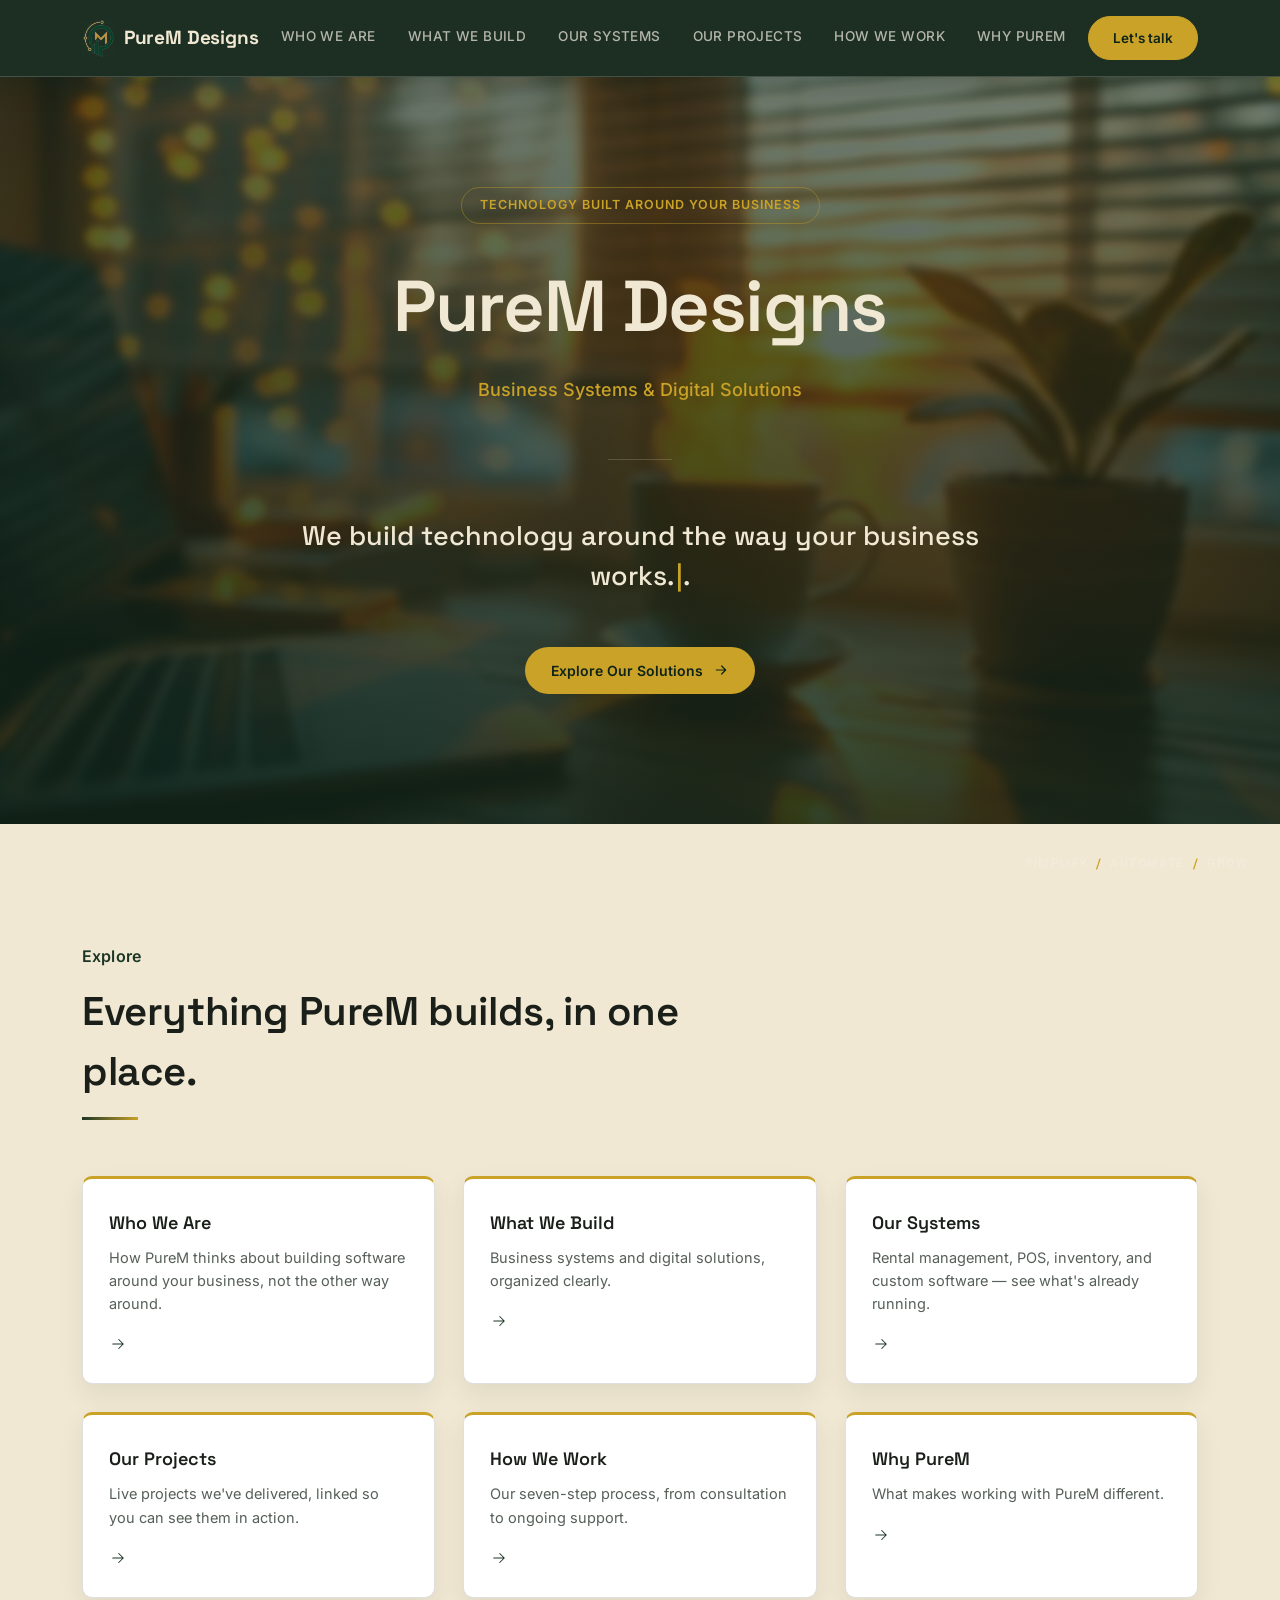
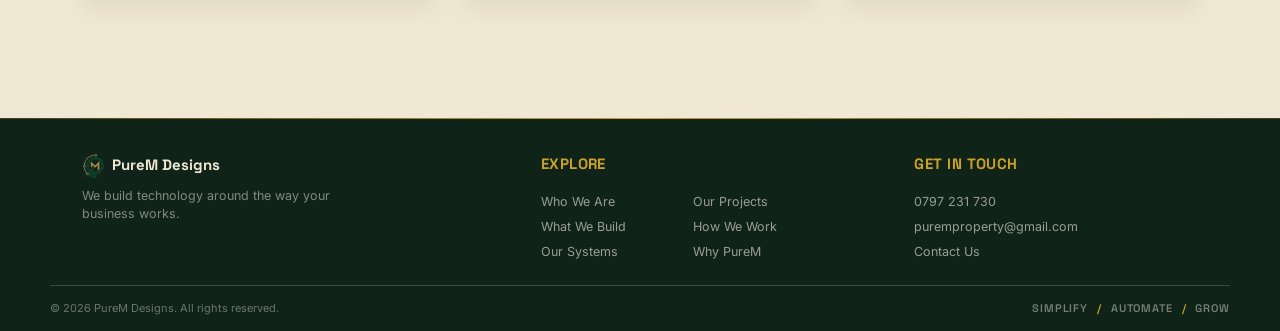
==== index.html @ a35d74f7 "Initial Purem-project" ====
<!doctype html>
<html lang="en">
<head>
<meta charset="utf-8">
<meta name="viewport" content="width=device-width, initial-scale=1">
<title>Home — PureM Designs</title>
<link rel="stylesheet" href="css/styles.css">
</head>
<body>

<nav class="nav">
  <div class="wrap">
<a href="index.html" class="brand"><img src="assets/images/logo-icon.png" alt="PureM Designs" class="brand-mark-img">PureM Designs</a>
    <div class="links">
      <a href="who.html">Who We Are</a>
      <a href="build.html">What We Build</a>
      <a href="systems.html">Our Systems</a>
      <a href="projects.html">Our Projects</a>
      <a href="work.html">How We Work</a>
      <a href="why.html">Why PureM</a>
    </div>
    <a href="contact.html" class="cta">Let's talk</a>
  </div>
</nav>
  <div class="hero-corner-tag">Simplify<span>/</span>Automate<span>/</span>Grow</div>
</header>
<header class="hero">
  <div class="hero-bg">
    <img src="assets/images/hero-workspace.jpg" alt="PureM Designs workspace">
    <div class="hero-overlay"></div>
  </div>
 <div class="wrap inner">
    <div class="hero-kicker">Technology built around your business</div>
    <h1>PureM Designs</h1>
    <div class="tagline">Business Systems &amp; Digital Solutions</div>
    <div class="rule"></div>
    <div class="statement">We build technology around the way your <span class="cycle-text" id="cycleText">business works</span><span class="cursor">|</span>.</div>
    <a href="systems.html" class="hero-cta">Explore Our Solutions
      <svg width="16" height="16" viewBox="0 0 24 24" fill="none" stroke="currentColor" stroke-width="1.8" stroke-linecap="round" stroke-linejoin="round"><path d="M5 12h14M13 6l6 6-6 6"/></svg>
    </a>
  </div>
</header>

<section>
  <div class="wrap">
    <div class="eyebrow">Explore</div>
    <h2 class="headline">Everything PureM builds, in one place.</h2>
    <div class="teaser-grid">
      <a href="who.html" class="teaser-card">
        <div class="teaser-title">Who We Are</div>
        <div class="teaser-desc">How PureM thinks about building software around your business, not the other way around.</div>
        <div class="teaser-arrow"><svg width="18" height="18" viewBox="0 0 24 24" fill="none" stroke="currentColor" stroke-width="1.4" stroke-linecap="round" stroke-linejoin="round"><path d="M5 12h14M13 6l6 6-6 6"/></svg></div>
      </a>
      <a href="build.html" class="teaser-card">
        <div class="teaser-title">What We Build</div>
        <div class="teaser-desc">Business systems and digital solutions, organized clearly.</div>
        <div class="teaser-arrow"><svg width="18" height="18" viewBox="0 0 24 24" fill="none" stroke="currentColor" stroke-width="1.4" stroke-linecap="round" stroke-linejoin="round"><path d="M5 12h14M13 6l6 6-6 6"/></svg></div>
      </a>
      <a href="systems.html" class="teaser-card">
        <div class="teaser-title">Our Systems</div>
        <div class="teaser-desc">Rental management, POS, inventory, and custom software — see what's already running.</div>
        <div class="teaser-arrow"><svg width="18" height="18" viewBox="0 0 24 24" fill="none" stroke="currentColor" stroke-width="1.4" stroke-linecap="round" stroke-linejoin="round"><path d="M5 12h14M13 6l6 6-6 6"/></svg></div>
      </a>
      <a href="projects.html" class="teaser-card">
        <div class="teaser-title">Our Projects</div>
        <div class="teaser-desc">Live projects we've delivered, linked so you can see them in action.</div>
        <div class="teaser-arrow"><svg width="18" height="18" viewBox="0 0 24 24" fill="none" stroke="currentColor" stroke-width="1.4" stroke-linecap="round" stroke-linejoin="round"><path d="M5 12h14M13 6l6 6-6 6"/></svg></div>
      </a>
      <a href="work.html" class="teaser-card">
        <div class="teaser-title">How We Work</div>
        <div class="teaser-desc">Our seven-step process, from consultation to ongoing support.</div>
        <div class="teaser-arrow"><svg width="18" height="18" viewBox="0 0 24 24" fill="none" stroke="currentColor" stroke-width="1.4" stroke-linecap="round" stroke-linejoin="round"><path d="M5 12h14M13 6l6 6-6 6"/></svg></div>
      </a>
      <a href="why.html" class="teaser-card">
        <div class="teaser-title">Why PureM</div>
        <div class="teaser-desc">What makes working with PureM different.</div>
        <div class="teaser-arrow"><svg width="18" height="18" viewBox="0 0 24 24" fill="none" stroke="currentColor" stroke-width="1.4" stroke-linecap="round" stroke-linejoin="round"><path d="M5 12h14M13 6l6 6-6 6"/></svg></div>
      </a>
    </div>
  </div>
</section>

<footer class="site-footer">
  <div class="wrap footer-grid">
    <div class="footer-brand">
      <div class="footer-logo"><img src="assets/images/logo-icon.png" alt="PureM Designs" class="brand-mark-img">PureM Designs</div>
      <p class="footer-tagline">We build technology around the way your business works.</p>
    </div>
          <div class="footer-col">
      <div class="footer-heading">Explore</div>
      <div class="footer-link-grid">
        <a href="who.html">Who We Are</a>
        <a href="projects.html">Our Projects</a>
        <a href="build.html">What We Build</a>
        <a href="work.html">How We Work</a>
        <a href="systems.html">Our Systems</a>
        <a href="why.html">Why PureM</a>
      </div>
    </div>
    <div class="footer-col">
      <div class="footer-heading">Get In Touch</div>
      <a href="tel:0797231730">0797 231 730</a>
      <a href="mailto:puremproperty@gmail.com">puremproperty@gmail.com</a>
      <a href="contact.html">Contact Us</a>
    </div>
  </div>
  <div class="wrap footer-bottom">
    <div>© 2026 PureM Designs. All rights reserved.</div>
    <div class="footer-bottom-tag">Simplify <span>/</span> Automate <span>/</span> Grow</div>
  </div>
</footer>
<script src="js/script.js"></script>
</body>
</html>
---- css/styles.css ----
@font-face{font-family:'Space Grotesk';font-weight:500;font-style:normal;
  src:url('../assets/fonts/space-grotesk-latin-500-normal.woff2') format('woff2');}
@font-face{font-family:'Space Grotesk';font-weight:600;font-style:normal;
  src:url('../assets/fonts/space-grotesk-latin-600-normal.woff2') format('woff2');}
@font-face{font-family:'Space Grotesk';font-weight:700;font-style:normal;
  src:url('../assets/fonts/space-grotesk-latin-700-normal.woff2') format('woff2');}
@font-face{font-family:'Inter';font-weight:400;font-style:normal;
  src:url('../assets/fonts/inter-latin-400-normal.woff2') format('woff2');}
@font-face{font-family:'Inter';font-weight:500;font-style:normal;
  src:url('../assets/fonts/inter-latin-500-normal.woff2') format('woff2');}
@font-face{font-family:'Inter';font-weight:600;font-style:normal;
  src:url('../assets/fonts/inter-latin-600-normal.woff2') format('woff2');}

:root{
    --paper:#F1E8D3;
  --paper-2:#E7D9B8;
  --ink:#1A1F1A;
  --ink-soft:#565F58;
  --forest:#1C3626;
  --charcoal:#0F2318;
  --gold:#C9A227;
  --line:rgba(26,31,26,0.14);
  --line-on-dark:rgba(245,240,230,0.18);
  --maxw:1180px;
}
*{box-sizing:border-box;margin:0;padding:0;}
html{scroll-behavior:smooth;}
body{
  font-family:'Inter',system-ui,sans-serif;
  background:var(--paper);
  color:var(--ink);
  line-height:1.5;
  -webkit-font-smoothing:antialiased;
}
h1,h2,h3,.display{
  font-family:'Space Grotesk',system-ui,sans-serif;
  font-weight:600;
  letter-spacing:-0.01em;
}
a{color:inherit;text-decoration:none;}
img,svg{display:block;max-width:100%;}
.wrap{max-width:var(--maxw);margin:0 auto;padding:0 32px;}
.eyebrow{
  font-family:'Inter';font-weight:600;font-size:16px;
  color:var(--forest);letter-spacing:0.01em;
}
.dark .eyebrow{color:var(--gold);}
.hairline{height:1px;background:var(--line);width:100%;}
.dark .hairline{background:var(--line-on-dark);}

/* ---------- nav ---------- */
.nav{
  position:sticky;top:0;z-index:50;
  background:rgba(15,35,24,0.94);
  backdrop-filter:blur(10px);
  border-bottom:1px solid var(--line-on-dark);
  box-shadow:0 8px 24px rgba(15,35,24,0.25);
}
.nav .wrap{
  display:flex;align-items:center;justify-content:space-between;
  height:76px;
}
.nav .brand{
  font-family:'Space Grotesk';font-weight:700;font-size:19px;letter-spacing:-0.01em;
  display:flex;align-items:center;gap:10px;
  color:var(--paper);
}
.brand-mark-img{
  height:38px;width:auto;
  flex:none;
}
.nav .links{display:flex;align-items:center;gap:32px;}
.nav .links a{
  font-family:'Inter';font-weight:500;font-size:13.5px;color:rgba(245,240,230,0.7);
  letter-spacing:0.03em;text-transform:uppercase;
  position:relative;padding-bottom:4px;
  transition:color .15s ease;
}
.nav .links a::after{
  content:'';position:absolute;left:0;bottom:0;
  width:0;height:2px;background:var(--gold);
  transition:width .15s ease;
}
.nav .links a:hover{color:var(--paper);}
.nav .links a:hover::after{width:100%;}
.nav .links a.active{color:var(--gold);}
.nav .links a.active::after{width:100%;background:var(--gold);}
.nav .cta{
  font-family:'Inter';font-weight:600;font-size:13.5px;
  background:var(--gold);color:var(--charcoal);
  border:1px solid var(--gold);
  padding:11px 24px;border-radius:999px;
  white-space:nowrap;
  transition:background .15s ease, transform .15s ease;
}
.nav .cta:hover{background:var(--forest);border-color:var(--forest);color:var(--paper);transform:translateY(-1px);}
/* ---------- hero ---------- */
.hero{
  position:relative;overflow:hidden;
  padding:110px 0 130px;
  text-align:center;
  color:var(--paper);
}
.hero-bg{
  position:absolute;inset:0;z-index:0;
  overflow:hidden;
}
.hero-bg img{
  width:100%;height:100%;object-fit:cover;display:block;
  filter:blur(4px) saturate(1.35) contrast(1.08) brightness(1.05);
  transform:scale(1.08);
}
.hero-overlay{
  position:absolute;inset:0;
  background:
    linear-gradient(180deg, rgba(15,35,24,0.55), rgba(15,35,24,0.82)),
    linear-gradient(45deg, rgba(28,54,38,0.35), rgba(201,162,39,0.12));
}
.hero .inner{position:relative;z-index:1;}
.hero h1{
  font-size:clamp(40px,6vw,72px);
  letter-spacing:-0.02em;
}
.hero .tagline{
  margin-top:16px;font-family:'Inter';font-weight:500;font-size:18px;
  color:var(--gold);
}
.hero .rule{
  width:64px;height:1px;background:var(--line-on-dark);
  margin:56px auto;
}
.hero .statement{
  font-family:'Space Grotesk';font-weight:500;
  font-size:clamp(20px,2.6vw,27px);
  max-width:760px;margin:0 auto;line-height:1.5;
}
.hero-cta{
  display:inline-flex;align-items:center;gap:10px;
  margin-top:50px;
  font-family:'Inter';font-weight:600;font-size:14px;
  background:var(--gold);color:var(--charcoal);
  padding:13px 26px;border-radius:999px;
  transition:background .15s ease, transform .15s ease;
}
.hero-cta:hover{background:var(--paper);transform:translateY(-1px);}
.hero-kicker{
  display:inline-block;
  font-family:'Inter';font-weight:600;font-size:12.5px;letter-spacing:0.08em;text-transform:uppercase;
  color:var(--gold);
  border:1px solid rgba(201,162,39,0.4);
  padding:8px 18px;border-radius:999px;
  margin-bottom:28px;
  opacity:0;
  animation:heroFadeUp 0.7s ease forwards;
}
.hero h1{ opacity:0; animation:heroFadeUp 0.7s ease 0.12s forwards; }
.hero .tagline{ opacity:0; animation:heroFadeUp 0.7s ease 0.24s forwards; }
.hero .rule{ opacity:0; animation:heroFadeUp 0.7s ease 0.36s forwards; }
.hero .statement{ opacity:0; animation:heroFadeUp 0.7s ease 0.48s forwards; }
.hero-cta{ opacity:0; animation:heroFadeUp 0.7s ease 0.6s forwards; }

@keyframes heroFadeUp{
  from{opacity:0; transform:translateY(14px);}
  to{opacity:1; transform:translateY(0);}
}

.hero-corner-tag{
  position:absolute;
  right:32px;bottom:28px;
  z-index:1;
  font-family:'Space Grotesk';font-weight:600;font-size:12px;letter-spacing:0.12em;
  color:rgba(245,240,230,0.5);
  text-transform:uppercase;
}
.hero-corner-tag span{color:var(--gold);margin:0 8px;}
@media(max-width:700px){.hero-corner-tag{display:none;}}
.cursor{
  display:inline-block;color:var(--gold);
  animation:blink 0.9s step-end infinite;
  margin-left:2px;
}
@keyframes blink{
  50%{opacity:0;}
}
/* ---------- generic section ---------- */
section{padding:120px 0;}
section.tight{padding:100px 0;}
.dark{background:var(--charcoal);color:var(--paper);}
h2.headline{
  font-size:clamp(28px,3.4vw,40px);
  margin-top:14px;
  max-width:680px;
  position:relative;
  padding-bottom:18px;
}
h2.headline::after{
  content:'';
  position:absolute;
  left:0;bottom:0;
  width:56px;height:3px;
  background:linear-gradient(90deg, var(--forest), var(--gold));
}
.lede{
  font-family:'Inter';font-size:18px;color:var(--ink-soft);
  max-width:620px;margin-top:14px;line-height:1.7;
}
.dark .lede{color:rgba(246,244,239,0.75);}

/* ---------- who we are ---------- */
.who-grid{
  display:grid;grid-template-columns:1.1fr 0.9fr;gap:70px;
  align-items:center;margin-top:56px;
}
.who-grid p{
  font-size:17px;line-height:1.75;color:var(--ink-soft);max-width:520px;
}
.who-grid p + p{margin-top:18px;}
.before-after-card{
  background:#fff;border-radius:14px;
  box-shadow:0 16px 40px rgba(15,35,24,0.10);
  padding:36px 30px;
  display:flex;align-items:center;gap:18px;
}
.ba-col{flex:1;}
.ba-label{
  font-family:'Space Grotesk';font-weight:600;font-size:13px;
  letter-spacing:0.03em;text-transform:uppercase;
  color:var(--ink-soft);margin-bottom:16px;
}
.ba-after .ba-label{color:var(--forest);}
.ba-chip{
  font-family:'Inter';font-size:13.5px;color:var(--ink-soft);
  background:var(--paper-2);border-radius:6px;
  padding:9px 12px;margin-bottom:8px;
  text-decoration:line-through;text-decoration-color:rgba(75,83,77,0.4);
}
.ba-arrow{color:var(--gold);flex:none;}
.ba-unified{
  background:var(--forest);color:var(--paper);
  border-radius:10px;padding:22px 18px;
  text-align:center;
}
.ba-unified-icon{color:var(--gold);display:flex;justify-content:center;margin-bottom:12px;}
.ba-unified-text{font-family:'Space Grotesk';font-weight:600;font-size:15px;line-height:1.4;}
@media(max-width:600px){
  .before-after-card{flex-direction:column;}
  .ba-arrow{transform:rotate(90deg);}
}
.section-number{
  font-family:'Space Grotesk';font-weight:700;font-size:13px;
  color:var(--gold);letter-spacing:0.05em;
  margin-right:10px;padding-right:10px;
  border-right:1px solid var(--line);
}
.dark .section-number{border-right-color:var(--line-on-dark);}
.mini-feature-row{
  display:flex;gap:32px;margin-top:40px;flex-wrap:wrap;
}
.mini-feature{max-width:170px;}
.icon-badge{
  width:44px;height:44px;border-radius:50%;
  background:var(--forest);color:var(--gold);
  display:flex;align-items:center;justify-content:center;
  margin-bottom:12px;
}
.icon-badge-sm{
  width:36px;height:36px;border-radius:50%;
  background:var(--forest);
  display:flex;align-items:center;justify-content:center;
  flex:none;
}
.svc-row .icon-badge-sm svg{color:var(--gold);}
.mini-feature-label{
  font-family:'Inter';font-weight:600;font-size:12.5px;color:var(--ink);line-height:1.45;
}
@media(max-width:600px){
  .mini-feature-row{gap:24px;}
}
/* ---------- what we build ---------- */
.build-grid{
  display:grid;grid-template-columns:1fr 1px 1fr;gap:56px;margin-top:56px;
}
.build-grid .divider{background:var(--line);}
.build-col-title{
  font-family:'Space Grotesk';font-weight:600;font-size:15px;
  color:var(--forest);letter-spacing:.02em;
}
.svc-row{
  display:flex;align-items:center;gap:16px;padding:18px 0;
  border-bottom:1px solid var(--line);
}
.svc-row:last-child{border-bottom:none;}
.svc-row svg{color:var(--forest);flex:none;}
.svc-row span{font-family:'Inter';font-weight:500;font-size:17px;}
.build-note{
  margin-top:60px;text-align:center;
  font-family:'Space Grotesk';font-weight:600;
  font-size:clamp(18px,2.2vw,22px);
  color:var(--ink);
  max-width:640px;
  margin-left:auto;margin-right:auto;
  position:relative;
  padding-top:30px;
  cursor:default;
  transition:color 0.4s ease;
}
.build-note:hover{
  background:linear-gradient(90deg, var(--forest), var(--gold));
  -webkit-background-clip:text;
  background-clip:text;
  color:transparent;
}
.build-note::before{
  content:'';
  position:absolute;top:0;left:50%;
  transform:translateX(-50%);
  width:48px;height:3px;
  background:linear-gradient(90deg, var(--forest), var(--gold));
  border-radius:2px;
}
.reveal{
  opacity:0;
  transform:translateY(24px);
  transition:opacity 0.7s ease, transform 0.7s ease;
}
.reveal.is-visible{
  opacity:1;
  transform:translateY(0);
}
/* ---------- systems grid ---------- */
.systems-grid{
  display:grid;grid-template-columns:repeat(2,1fr);gap:40px;margin-top:56px;
}
@media(max-width:720px){.systems-grid{grid-template-columns:1fr;}}
.screenframe{
  border-radius:10px;border:1px solid var(--line);background:#fff;
  position:relative;overflow:hidden;
  box-shadow:0 12px 28px rgba(15,35,24,0.10);
}
.screenframe .chrome{
  height:30px;background:#EDEAE2;border-bottom:1px solid var(--line);
  display:flex;align-items:center;gap:6px;padding:0 12px;
}
.screenframe .dot{width:7px;height:7px;border-radius:50%;background:#C9C4B6;}
.screenframe .placeholder{
  position:absolute;top:30px;left:0;right:0;bottom:0;
  display:flex;align-items:center;justify-content:center;
  background:repeating-linear-gradient(135deg,rgba(31,61,43,.035) 0 1px,transparent 1px 14px);
  padding:16px;
}
.screenframe .tag{
  font-family:'Inter';font-weight:500;font-size:13px;color:var(--ink-soft);
  border:1px dashed var(--line);padding:8px 14px;border-radius:3px;
  background:rgba(255,255,255,.75);text-align:center;
}
.product-card h3{font-size:19px;margin-top:18px;}
.product-card .screenframe{height:210px;}
.product-card .tag-line{margin-top:6px;font-size:15px;color:var(--ink-soft);}
.product-card .solves{margin-top:8px;font-size:13.5px;color:var(--forest);}

.cs-section{
  position:relative;
  overflow:hidden;
}
.cs-section-bg{
  position:absolute;inset:0;z-index:0;
  background-image:radial-gradient(rgba(201,162,39,0.06) 1px, transparent 1px);
  background-size:24px 24px;
}
.cs-section .wrap{position:relative;z-index:1;}

.cs-graphic{
  aspect-ratio:1/1;max-width:380px;margin:0 auto;
  position:relative;
}
.cs-graphic::before{
  content:'';
  position:absolute;inset:10%;
  background:radial-gradient(circle, rgba(201,162,39,0.18), transparent 70%);
  filter:blur(20px);
  z-index:0;
}
.cs-graphic svg{position:relative;z-index:1;}
.cs-graphic svg circle:nth-child(1),
.cs-graphic svg circle:nth-child(2){
  animation:csRotate 40s linear infinite;
  transform-origin:210px 210px;
}
@keyframes csRotate{
  from{transform:rotate(0deg);}
  to{transform:rotate(360deg);}
}
/* ---------- case study ---------- */
.case-block{margin-top:56px;}
.case-top{display:grid;grid-template-columns:0.9fr 1.1fr;gap:56px;align-items:start;}
@media(max-width:860px){.case-top{grid-template-columns:1fr;}}
.case-top h4{
  font-family:'Space Grotesk';font-weight:600;font-size:15px;color:var(--forest);
}
.case-top p{margin-top:12px;font-size:16px;line-height:1.7;color:var(--ink-soft);}
.case-top .problem{margin-bottom:26px;}
.case-hero-shot{height:360px;}
.case-hero-shot .screenframe{height:100%;}
@media(max-width:860px){.case-hero-shot{height:260px;}}

.feature-cols{display:grid;grid-template-columns:1fr 1fr;gap:56px;margin-top:16px;}
@media(max-width:720px){.feature-cols{grid-template-columns:1fr;}}
.feature-cols h4{font-family:'Space Grotesk';font-weight:600;font-size:14px;color:var(--forest);}
.feature-cols ul{list-style:none;margin-top:10px;}
.feature-cols li{padding:11px 0;border-bottom:1px solid var(--line);font-size:15px;}
.feature-cols li:last-child{border-bottom:none;}

.shot-pair{display:grid;grid-template-columns:1fr 1fr;gap:28px;margin-top:34px;}
@media(max-width:720px){.shot-pair{grid-template-columns:1fr;}}
.shot-pair .screenframe{height:220px;}

.result-line{
  margin-top:34px;display:flex;gap:16px;flex-wrap:wrap;align-items:baseline;
}
.result-line .label{
  font-family:'Space Grotesk';font-weight:600;font-size:15px;color:var(--forest);
  white-space:nowrap;
}
.result-line p{font-size:16px;color:var(--ink-soft);max-width:760px;}

/* ---------- POS / inventory split ---------- */
.split{display:grid;grid-template-columns:1fr 1fr;gap:56px;margin-top:48px;align-items:start;}
@media(max-width:860px){.split{grid-template-columns:1fr;}}
.split.reverse .shots{order:1;}
.split.reverse .copy{order:2;}
@media(max-width:860px){.split.reverse .shots{order:0;}.split.reverse .copy{order:1;}}
.split .shots{display:flex;flex-direction:column;gap:24px;}
.split .shots .screenframe{height:190px;}
.split .copy p{font-size:16px;line-height:1.75;color:var(--ink-soft);}
.split .copy p + p{margin-top:18px;}

/* ---------- custom software ---------- */
.pill-row{display:flex;flex-wrap:wrap;gap:12px;margin-top:36px;max-width:760px;}
.pill{
  font-family:'Inter';font-weight:500;font-size:15px;
  border:1px solid rgba(246,244,239,0.25);color:#EFE6CF;
  padding:10px 18px;border-radius:2px;
}
.cs-close{
  margin-top:46px;font-family:'Space Grotesk';font-weight:600;
  font-size:clamp(20px,2.4vw,26px);
}

/* ---------- process ---------- */
.process-grid{
  display:grid;grid-template-columns:repeat(7,1fr);gap:0;margin-top:56px;
}
@media(max-width:980px){.process-grid{grid-template-columns:repeat(4,1fr);}}
@media(max-width:620px){.process-grid{grid-template-columns:repeat(2,1fr);}}
.step{
  padding:0 22px 22px 0;border-right:1px solid var(--line);
}
.process-grid .step:last-child{border-right:none;}
@media(max-width:980px){.step{border-right:none;border-bottom:1px solid var(--line);padding:22px 0;}}
.step .dot{width:9px;height:9px;border-radius:50%;background:var(--gold);margin-bottom:16px;}
.step .num{font-family:'Space Grotesk';font-weight:700;font-size:24px;color:var(--gold);}
.step h4{font-family:'Space Grotesk';font-weight:600;font-size:15.5px;margin-top:14px;min-height:40px;}
.step p{margin-top:10px;font-size:13.5px;color:var(--ink-soft);line-height:1.6;}
.process-note{margin-top:44px;font-size:15px;color:var(--ink-soft);max-width:620px;}

/* ---------- why purem ---------- */
.why-rows{margin-top:48px;max-width:920px;}
.why-row{
  display:grid;grid-template-columns:230px 1fr;gap:32px;padding:26px 30px;
  background:#fff;border-radius:10px;
  box-shadow:0 8px 20px rgba(15,35,24,0.06);
  margin-bottom:18px;
}
.why-row:last-child{margin-bottom:0;}
.why-row .title{font-family:'Space Grotesk';font-weight:600;font-size:19px;color:var(--forest);}
.why-row .desc{font-size:16.5px;color:var(--ink-soft);line-height:1.6;}
@media(max-width:600px){.why-row{grid-template-columns:1fr;gap:8px;}}

/* ---------- home teaser cards ---------- */
.teaser-grid{
  display:grid;grid-template-columns:repeat(3,1fr);gap:28px;margin-top:56px;
}
@media(max-width:860px){.teaser-grid{grid-template-columns:repeat(2,1fr);}}
@media(max-width:600px){.teaser-grid{grid-template-columns:1fr;}}
.teaser-card{
  display:block;border:1px solid var(--line);border-top:3px solid var(--gold);border-radius:10px;
  padding:30px 26px;background:#fff;
  box-shadow:0 10px 24px rgba(15,35,24,0.08);
  transition:box-shadow .15s ease, transform .15s ease;
}
.teaser-card:hover{box-shadow:0 16px 32px rgba(15,35,24,0.14);}
.teaser-card:hover{border-color:var(--forest);transform:translateY(-2px);}
.teaser-title{font-family:'Space Grotesk';font-weight:600;font-size:18px;}
.teaser-desc{margin-top:10px;font-size:14.5px;color:var(--ink-soft);line-height:1.6;}
.teaser-arrow{margin-top:20px;color:var(--forest);}

/* ---------- projects list ---------- */
.projects-list{margin-top:48px;max-width:920px;}
.project-row{
  display:grid;grid-template-columns:1fr 2fr auto;gap:24px;
  padding:22px 0;border-bottom:1px solid var(--line);
  align-items:center;
}
.project-row:last-child{border-bottom:none;}
.project-row .name{font-family:'Space Grotesk';font-weight:600;font-size:17px;}
.project-row .desc{font-size:15px;color:var(--ink-soft);}
.project-row .link{
  font-family:'Inter';font-weight:600;font-size:13px;color:var(--paper);
  background:var(--forest);
  padding:8px 16px;border-radius:2px;
  white-space:nowrap;
  transition:background .15s ease, color .15s ease;
}
.project-row .link:hover{background:var(--gold);color:var(--charcoal);}
@media(max-width:700px){
  .project-row{grid-template-columns:1fr;gap:6px;}
}

/* ---------- contact / CTA ---------- */
.cta-section{
  text-align:center;position:relative;overflow:hidden;
}
.cta-section::before{
  content:'';position:absolute;inset:0;opacity:.5;
  background-image:radial-gradient(rgba(246,244,239,0.09) 1px, transparent 1px);
  background-size:26px 26px;
}
.cta-inner{position:relative;z-index:1;}
.cta-statement{
  font-family:'Space Grotesk';font-weight:600;
  font-size:clamp(24px,3.4vw,34px);line-height:1.5;
}
.cta-sub{
  margin-top:22px;font-family:'Space Grotesk';font-weight:700;
  font-size:clamp(20px,2.4vw,27px);color:var(--gold);
}
.contact-grid{
  margin-top:64px;display:flex;gap:56px;align-items:flex-start;
  justify-content:center;flex-wrap:wrap;
}
.contact-list{text-align:left;}
.contact-list .row{
  display:flex;gap:16px;padding:11px 0;font-size:15px;color:rgba(246,244,239,0.85);
}
.contact-list .row .k{
  color:var(--gold);width:150px;font-family:'Inter';font-weight:500;flex:none;
}
.qr-box{
  width:130px;height:130px;border:1px dashed var(--line-on-dark);border-radius:4px;
  display:flex;align-items:center;justify-content:center;text-align:center;
}
.qr-box span{font-size:11px;color:rgba(246,244,239,0.6);padding:0 10px;}

.site-footer{
  background:var(--charcoal);color:rgba(245,240,230,0.6);
  padding:34px 0 0;
  border-top:1px solid rgba(201,162,39,0.25);
  position:relative;
}
.site-footer::before{
  content:'';
  position:absolute;top:-1px;left:0;right:0;height:1px;
  background:linear-gradient(90deg, transparent, var(--gold), transparent);
}
.footer-grid{
  display:grid;grid-template-columns:1.3fr 1fr 1fr;gap:32px 90px;
  padding-bottom:24px;
  border-bottom:1px solid var(--line-on-dark);
}
.footer-grid.no-contact-col{
  grid-template-columns:1.4fr 1fr;
}
.footer-logo{
  display:flex;align-items:center;gap:8px;
  font-family:'Space Grotesk';font-weight:700;font-size:15px;color:var(--paper);
}
.footer-logo .brand-mark-img{height:26px;width:auto;}
.footer-tagline{
  margin-top:8px;font-size:12.5px;line-height:1.5;color:rgba(245,240,230,0.5);
  max-width:260px;
}
.footer-heading{
  font-family:'Space Grotesk';font-weight:700;font-size:15px;
  color:var(--gold);letter-spacing:0.03em;text-transform:uppercase;
  margin-bottom:12px;
}
.footer-col{display:flex;flex-direction:column;gap:6px;}
.footer-link-grid{
  display:grid;grid-template-columns:1fr 1fr;
  gap:6px 20px;
}

.footer-col a{
  font-size:12.5px;color:rgba(245,240,230,0.6);
  transition:color 0.15s ease;
}
.footer-col a:hover{color:var(--gold);}
.footer-bottom{
  display:flex;align-items:center;justify-content:space-between;
  flex-wrap:wrap;gap:10px;
  padding:14px 0;
  font-family:'Inter';font-size:11px;color:rgba(245,240,230,0.4);
}
.footer-bottom-tag{
  font-family:'Space Grotesk';font-weight:600;letter-spacing:0.08em;text-transform:uppercase;
  color:rgba(245,240,230,0.45);
  font-size:11px;
}
.footer-bottom-tag span{color:var(--gold);margin:0 5px;}
@media(max-width:760px){
  .footer-grid{grid-template-columns:1fr;gap:28px;}
  .footer-bottom{flex-direction:column;text-align:center;}
}
@media(max-width:760px){
  .footer-grid{grid-template-columns:1fr;gap:36px;}
  .footer-bottom{flex-direction:column;text-align:center;}
}
.footer-grid.no-contact-col{
  grid-template-columns:1.4fr 1fr;
}
@media(max-width:860px){
  .nav .links{display:none;}
  .nav-toggle{display:block;}
  section{padding:80px 0;}
  .who-grid{grid-template-columns:1fr;gap:44px;}
  .build-grid{grid-template-columns:1fr;gap:44px;}
  .build-grid .divider{display:none;}
}
.cs-grid{
  display:grid;grid-template-columns:1.2fr 0.8fr;gap:40px;
  align-items:center;
}
.cs-graphic{
  aspect-ratio:1/1;max-width:380px;margin:0 auto;
}
@media(max-width:900px){
  .cs-grid{grid-template-columns:1fr;}
  .cs-graphic{max-width:280px;margin-top:20px;}
}
/* ---------- site-wide scroll-in motion ---------- */
.auto-reveal{
  opacity:0;
  transform:translateY(22px);
  transition:opacity 0.6s ease, transform 0.6s ease;
}
.auto-reveal.is-visible{
  opacity:1;
  transform:translateY(0);
}

/* ---------- tactile hover lift for cards ---------- */
.product-card, .why-row, .project-row, .teaser-card{
  transition:transform 0.25s ease, box-shadow 0.25s ease;
}
.product-card:hover, .why-row:hover{
  transform:translateY(-4px);
  box-shadow:0 16px 34px rgba(15,35,24,0.14);
}

/* ---------- cursor-glow buttons ---------- */
.nav .cta, .hero-cta{
  position:relative;
  overflow:hidden;
  --mx:50%; --my:50%;
}
.nav .cta::before, .hero-cta::before{
  content:'';
  position:absolute;
  left:var(--mx); top:var(--my);
  width:120px;height:120px;
  background:radial-gradient(circle, rgba(255,255,255,0.35), transparent 70%);
  transform:translate(-50%,-50%);
  border-radius:50%;
  opacity:0;
  transition:opacity 0.2s ease;
  pointer-events:none;
}
.nav .cta:hover::before, .hero-cta:hover::before{
  opacity:1;
}
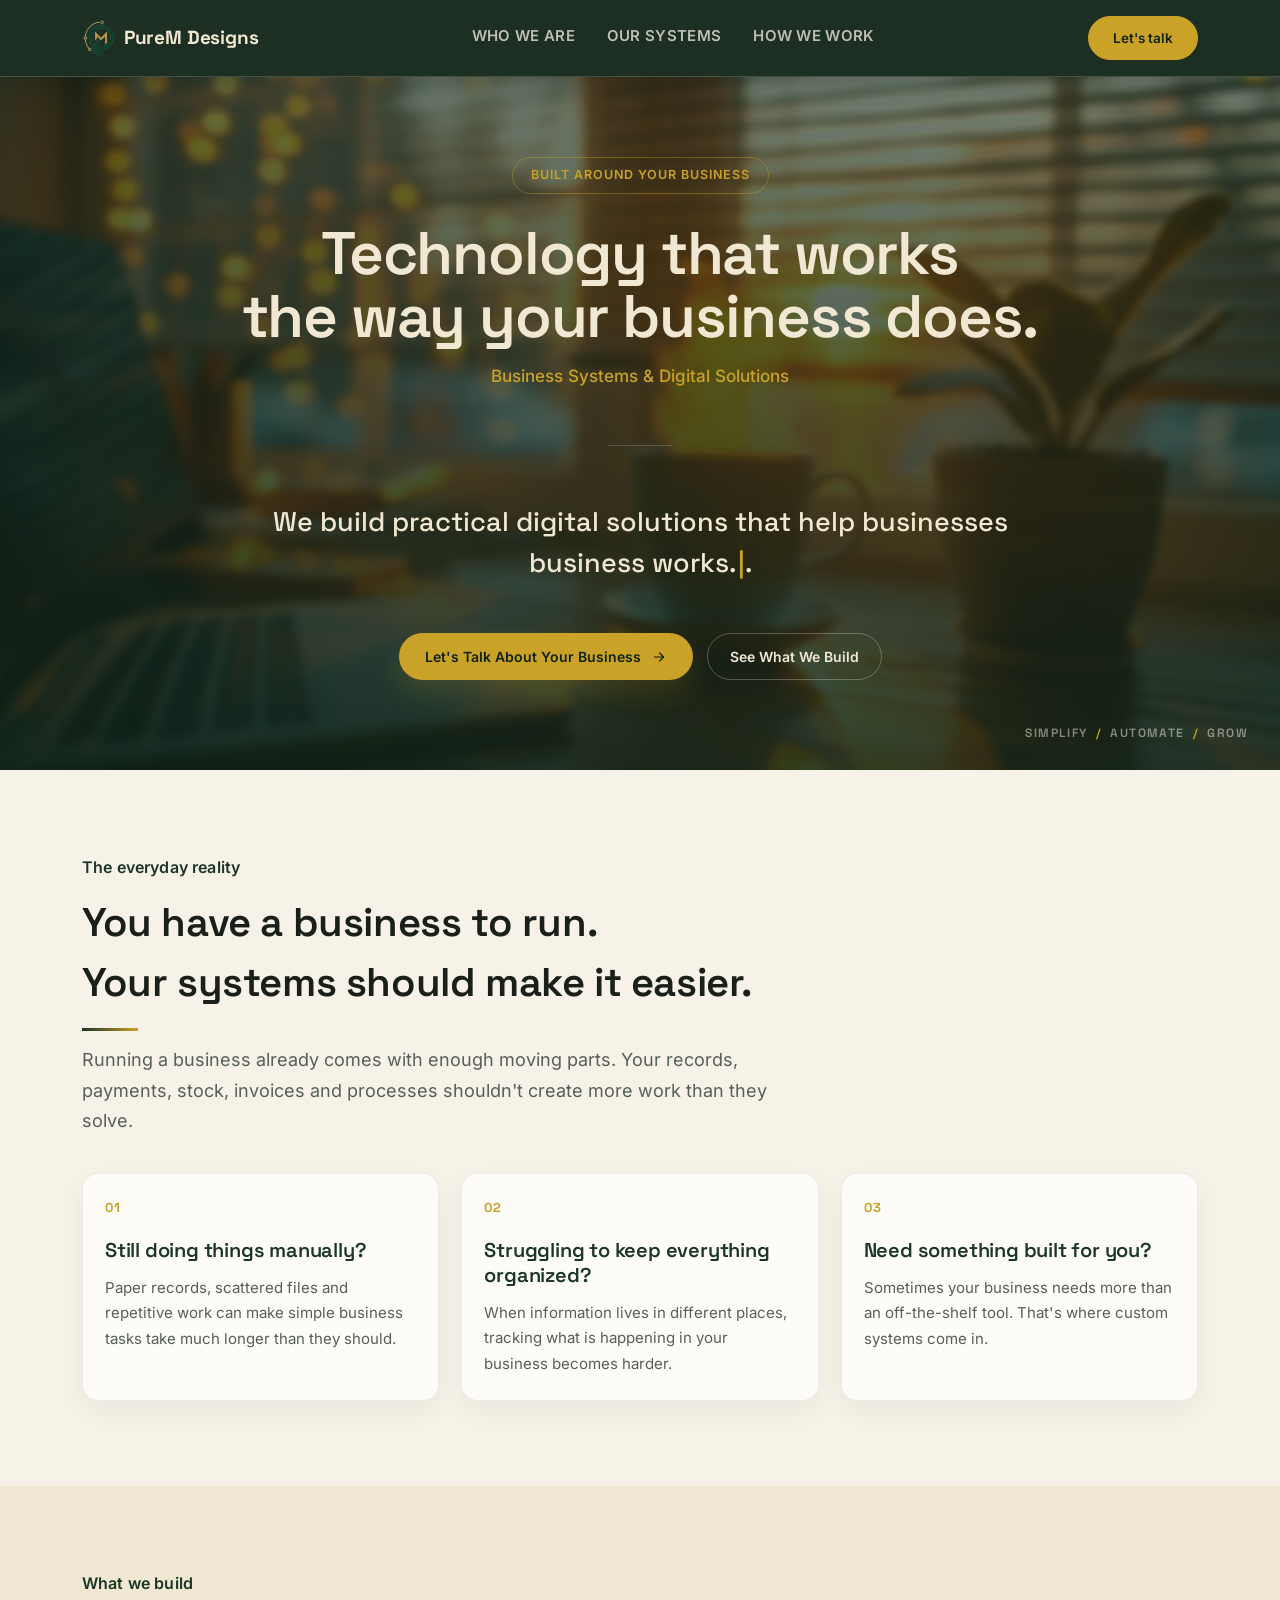
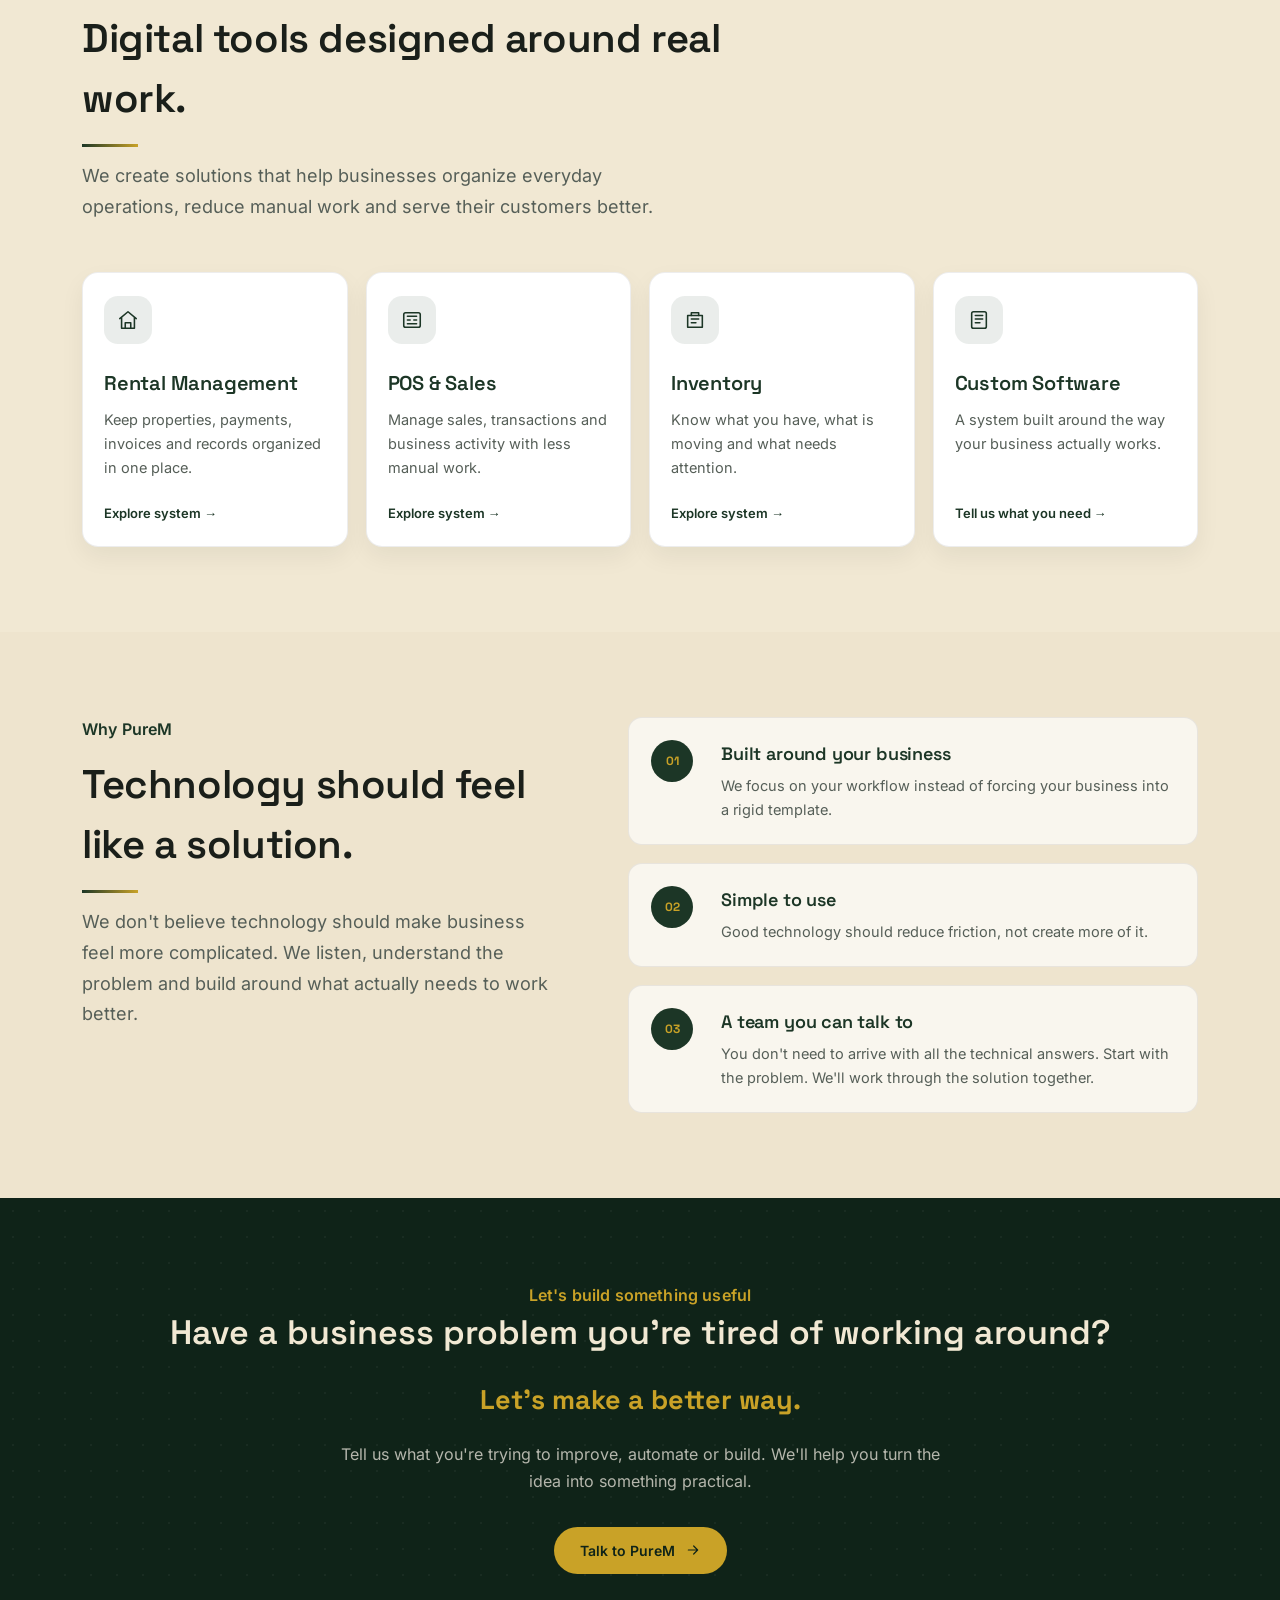
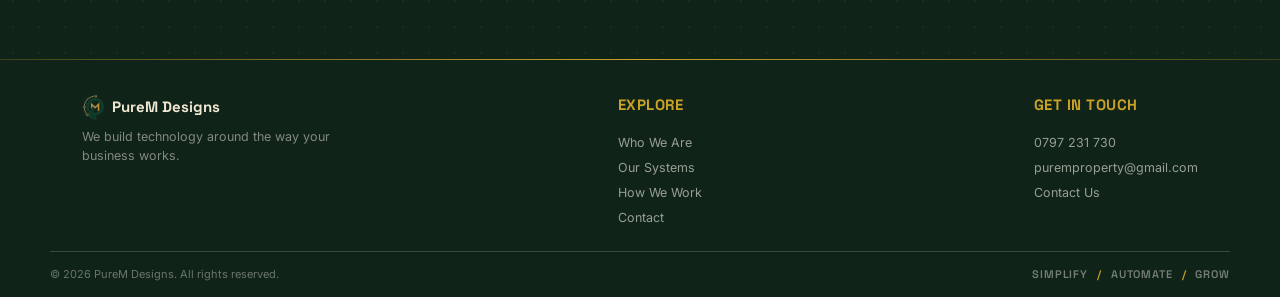
==== commit 90219681: "Redesign PureM portfolio and systems showcase" ====
--- a/index.html
+++ b/index.html
@@ -1,114 +1,438 @@
 <!doctype html>
 <html lang="en">
 <head>
-<meta charset="utf-8">
-<meta name="viewport" content="width=device-width, initial-scale=1">
-<title>Home — PureM Designs</title>
-<link rel="stylesheet" href="css/styles.css">
+  <meta charset="utf-8">
+  <meta name="viewport" content="width=device-width, initial-scale=1">
+  <title>PureM Designs — Business Systems & Digital Solutions</title>
+  <link rel="stylesheet" href="css/styles.css">
 </head>
+
 <body>
 
 <nav class="nav">
   <div class="wrap">
-<a href="index.html" class="brand"><img src="assets/images/logo-icon.png" alt="PureM Designs" class="brand-mark-img">PureM Designs</a>
+    <a href="index.html" class="brand">
+      <img src="assets/images/logo-icon.png" alt="PureM Designs" class="brand-mark-img">
+      PureM Designs
+    </a>
+
     <div class="links">
       <a href="who.html">Who We Are</a>
-      <a href="build.html">What We Build</a>
       <a href="systems.html">Our Systems</a>
-      <a href="projects.html">Our Projects</a>
       <a href="work.html">How We Work</a>
-      <a href="why.html">Why PureM</a>
-    </div>
+    </div>
+
     <a href="contact.html" class="cta">Let's talk</a>
   </div>
 </nav>
-  <div class="hero-corner-tag">Simplify<span>/</span>Automate<span>/</span>Grow</div>
-</header>
-<header class="hero">
+
+
+<!-- HERO -->
+<header class="hero home-hero">
+
   <div class="hero-bg">
     <img src="assets/images/hero-workspace.jpg" alt="PureM Designs workspace">
     <div class="hero-overlay"></div>
   </div>
- <div class="wrap inner">
-    <div class="hero-kicker">Technology built around your business</div>
-    <h1>PureM Designs</h1>
-    <div class="tagline">Business Systems &amp; Digital Solutions</div>
+
+  <div class="wrap inner">
+
+    <div class="hero-kicker">
+      Built around your business
+    </div>
+
+    <h1>
+      Technology that works<br>
+      the way your business does.
+    </h1>
+
+  <div class="tagline">
+  Business Systems &amp; Digital Solutions
+</div>
+
     <div class="rule"></div>
-    <div class="statement">We build technology around the way your <span class="cycle-text" id="cycleText">business works</span><span class="cursor">|</span>.</div>
-    <a href="systems.html" class="hero-cta">Explore Our Solutions
-      <svg width="16" height="16" viewBox="0 0 24 24" fill="none" stroke="currentColor" stroke-width="1.8" stroke-linecap="round" stroke-linejoin="round"><path d="M5 12h14M13 6l6 6-6 6"/></svg>
+
+    <div class="statement">
+      We build practical digital solutions that help businesses
+      <span class="cycle-text" id="cycleText">work smarter</span><span class="cursor">|</span>.
+    </div>
+
+    <div class="hero-actions">
+
+      <a href="contact.html" class="hero-cta primary-hero-cta">
+        Let's Talk About Your Business
+        <svg width="16" height="16" viewBox="0 0 24 24" fill="none"
+          stroke="currentColor" stroke-width="1.8"
+          stroke-linecap="round" stroke-linejoin="round">
+          <path d="M5 12h14M13 6l6 6-6 6"/>
+        </svg>
+      </a>
+
+      <a href="systems.html" class="hero-secondary-cta">
+        See What We Build
+      </a>
+
+    </div>
+
+  </div>
+
+  <div class="hero-corner-tag">
+    Simplify<span>/</span>Automate<span>/</span>Grow
+  </div>
+
+</header>
+
+
+<!-- PROBLEM / CONNECTION SECTION -->
+<section class="problem-section">
+
+  <div class="wrap">
+
+    <div class="eyebrow">
+      The everyday reality
+    </div>
+
+    <h2 class="headline">
+      You have a business to run.<br>
+      Your systems should make it easier.
+    </h2>
+
+    <p class="lede">
+      Running a business already comes with enough moving parts.
+      Your records, payments, stock, invoices and processes shouldn't
+      create more work than they solve.
+    </p>
+
+    <div class="problem-grid">
+
+      <div class="problem-card">
+        <div class="problem-number">01</div>
+        <h3>Still doing things manually?</h3>
+        <p>
+          Paper records, scattered files and repetitive work can make
+          simple business tasks take much longer than they should.
+        </p>
+      </div>
+
+      <div class="problem-card">
+        <div class="problem-number">02</div>
+        <h3>Struggling to keep everything organized?</h3>
+        <p>
+          When information lives in different places, tracking what is
+          happening in your business becomes harder.
+        </p>
+      </div>
+
+      <div class="problem-card">
+        <div class="problem-number">03</div>
+        <h3>Need something built for you?</h3>
+        <p>
+          Sometimes your business needs more than an off-the-shelf tool.
+          That's where custom systems come in.
+        </p>
+      </div>
+
+    </div>
+
+  </div>
+
+</section>
+
+
+<!-- WHAT WE BUILD -->
+<section class="home-solutions-section">
+
+  <div class="wrap">
+
+    <div class="eyebrow">
+      What we build
+    </div>
+
+    <h2 class="headline">
+      Digital tools designed around real work.
+    </h2>
+
+    <p class="lede">
+      We create solutions that help businesses organize everyday
+      operations, reduce manual work and serve their customers better.
+    </p>
+
+
+    <div class="home-solutions-grid">
+
+      <a href="systems.html" class="home-solution-card">
+
+        <div class="solution-icon">
+          <svg width="22" height="22" viewBox="0 0 24 24" fill="none"
+            stroke="currentColor" stroke-width="1.7"
+            stroke-linecap="round" stroke-linejoin="round">
+            <path d="M3 10.5 12 3l9 7.5"/>
+            <path d="M5 9.5V21h14V9.5"/>
+            <path d="M9 21v-6h6v6"/>
+          </svg>
+        </div>
+
+        <h3>Rental Management</h3>
+
+        <p>
+          Keep properties, payments, invoices and records organized
+          in one place.
+        </p>
+
+        <span class="solution-link">
+          Explore system →
+        </span>
+
+      </a>
+
+
+      <a href="systems.html" class="home-solution-card">
+
+        <div class="solution-icon">
+          <svg width="22" height="22" viewBox="0 0 24 24" fill="none"
+            stroke="currentColor" stroke-width="1.7"
+            stroke-linecap="round" stroke-linejoin="round">
+            <rect x="3" y="4" width="18" height="16" rx="2"/>
+            <path d="M7 8h10M7 12h3M14 12h3M7 16h10"/>
+          </svg>
+        </div>
+
+        <h3>POS &amp; Sales</h3>
+
+        <p>
+          Manage sales, transactions and business activity with less
+          manual work.
+        </p>
+
+        <span class="solution-link">
+          Explore system →
+        </span>
+
+      </a>
+
+
+      <a href="systems.html" class="home-solution-card">
+
+        <div class="solution-icon">
+          <svg width="22" height="22" viewBox="0 0 24 24" fill="none"
+            stroke="currentColor" stroke-width="1.7"
+            stroke-linecap="round" stroke-linejoin="round">
+            <path d="M4 7h16v13H4z"/>
+            <path d="M8 7V4h8v3"/>
+            <path d="M8 11h8M8 15h5"/>
+          </svg>
+        </div>
+
+        <h3>Inventory</h3>
+
+        <p>
+          Know what you have, what is moving and what needs attention.
+        </p>
+
+        <span class="solution-link">
+          Explore system →
+        </span>
+
+      </a>
+
+
+      <a href="systems.html" class="home-solution-card">
+
+        <div class="solution-icon">
+          <svg width="22" height="22" viewBox="0 0 24 24" fill="none"
+            stroke="currentColor" stroke-width="1.7"
+            stroke-linecap="round" stroke-linejoin="round">
+            <rect x="4" y="3" width="16" height="18" rx="2"/>
+            <path d="M8 7h8M8 11h8M8 15h5"/>
+          </svg>
+        </div>
+
+        <h3>Custom Software</h3>
+
+        <p>
+          A system built around the way your business actually works.
+        </p>
+
+        <span class="solution-link">
+          Tell us what you need →
+        </span>
+
+      </a>
+
+    </div>
+
+  </div>
+
+</section>
+
+
+<!-- WHY PUREM -->
+<section class="why-home-section">
+
+  <div class="wrap">
+
+    <div class="why-home-layout">
+
+      <div>
+        <div class="eyebrow">Why PureM</div>
+
+        <h2 class="headline">
+          Technology should feel like a solution.
+        </h2>
+
+        <p class="lede">
+          We don't believe technology should make business feel more
+          complicated. We listen, understand the problem and build
+          around what actually needs to work better.
+        </p>
+      </div>
+
+
+      <div class="why-home-points">
+
+        <div class="why-home-point">
+          <div class="why-home-icon">01</div>
+          <div>
+            <h3>Built around your business</h3>
+            <p>
+              We focus on your workflow instead of forcing your business
+              into a rigid template.
+            </p>
+          </div>
+        </div>
+
+        <div class="why-home-point">
+          <div class="why-home-icon">02</div>
+          <div>
+            <h3>Simple to use</h3>
+            <p>
+              Good technology should reduce friction, not create more of it.
+            </p>
+          </div>
+        </div>
+
+        <div class="why-home-point">
+          <div class="why-home-icon">03</div>
+          <div>
+            <h3>A team you can talk to</h3>
+            <p>
+              You don't need to arrive with all the technical answers.
+              Start with the problem. We'll work through the solution together.
+            </p>
+          </div>
+        </div>
+
+      </div>
+
+    </div>
+
+  </div>
+
+</section>
+
+
+<!-- HOME CTA -->
+<section class="cta-section dark">
+
+  <div class="wrap cta-inner">
+
+    <div class="eyebrow">
+      Let's build something useful
+    </div>
+
+    <div class="cta-statement">
+      Have a business problem you're tired of working around?
+    </div>
+
+    <div class="cta-sub">
+      Let's make a better way.
+    </div>
+
+    <p class="cta-home-copy">
+      Tell us what you're trying to improve, automate or build.
+      We'll help you turn the idea into something practical.
+    </p>
+
+    <a href="contact.html" class="hero-cta final-cta">
+      Talk to PureM
+      <svg width="16" height="16" viewBox="0 0 24 24" fill="none"
+        stroke="currentColor" stroke-width="1.8"
+        stroke-linecap="round" stroke-linejoin="round">
+        <path d="M5 12h14M13 6l6 6-6 6"/>
+      </svg>
     </a>
-  </div>
-</header>
-
-<section>
-  <div class="wrap">
-    <div class="eyebrow">Explore</div>
-    <h2 class="headline">Everything PureM builds, in one place.</h2>
-    <div class="teaser-grid">
-      <a href="who.html" class="teaser-card">
-        <div class="teaser-title">Who We Are</div>
-        <div class="teaser-desc">How PureM thinks about building software around your business, not the other way around.</div>
-        <div class="teaser-arrow"><svg width="18" height="18" viewBox="0 0 24 24" fill="none" stroke="currentColor" stroke-width="1.4" stroke-linecap="round" stroke-linejoin="round"><path d="M5 12h14M13 6l6 6-6 6"/></svg></div>
-      </a>
-      <a href="build.html" class="teaser-card">
-        <div class="teaser-title">What We Build</div>
-        <div class="teaser-desc">Business systems and digital solutions, organized clearly.</div>
-        <div class="teaser-arrow"><svg width="18" height="18" viewBox="0 0 24 24" fill="none" stroke="currentColor" stroke-width="1.4" stroke-linecap="round" stroke-linejoin="round"><path d="M5 12h14M13 6l6 6-6 6"/></svg></div>
-      </a>
-      <a href="systems.html" class="teaser-card">
-        <div class="teaser-title">Our Systems</div>
-        <div class="teaser-desc">Rental management, POS, inventory, and custom software — see what's already running.</div>
-        <div class="teaser-arrow"><svg width="18" height="18" viewBox="0 0 24 24" fill="none" stroke="currentColor" stroke-width="1.4" stroke-linecap="round" stroke-linejoin="round"><path d="M5 12h14M13 6l6 6-6 6"/></svg></div>
-      </a>
-      <a href="projects.html" class="teaser-card">
-        <div class="teaser-title">Our Projects</div>
-        <div class="teaser-desc">Live projects we've delivered, linked so you can see them in action.</div>
-        <div class="teaser-arrow"><svg width="18" height="18" viewBox="0 0 24 24" fill="none" stroke="currentColor" stroke-width="1.4" stroke-linecap="round" stroke-linejoin="round"><path d="M5 12h14M13 6l6 6-6 6"/></svg></div>
-      </a>
-      <a href="work.html" class="teaser-card">
-        <div class="teaser-title">How We Work</div>
-        <div class="teaser-desc">Our seven-step process, from consultation to ongoing support.</div>
-        <div class="teaser-arrow"><svg width="18" height="18" viewBox="0 0 24 24" fill="none" stroke="currentColor" stroke-width="1.4" stroke-linecap="round" stroke-linejoin="round"><path d="M5 12h14M13 6l6 6-6 6"/></svg></div>
-      </a>
-      <a href="why.html" class="teaser-card">
-        <div class="teaser-title">Why PureM</div>
-        <div class="teaser-desc">What makes working with PureM different.</div>
-        <div class="teaser-arrow"><svg width="18" height="18" viewBox="0 0 24 24" fill="none" stroke="currentColor" stroke-width="1.4" stroke-linecap="round" stroke-linejoin="round"><path d="M5 12h14M13 6l6 6-6 6"/></svg></div>
-      </a>
-    </div>
-  </div>
+
+  </div>
+
 </section>
 
+
+<!-- FOOTER -->
 <footer class="site-footer">
+
   <div class="wrap footer-grid">
+
     <div class="footer-brand">
-      <div class="footer-logo"><img src="assets/images/logo-icon.png" alt="PureM Designs" class="brand-mark-img">PureM Designs</div>
-      <p class="footer-tagline">We build technology around the way your business works.</p>
-    </div>
-          <div class="footer-col">
+
+      <div class="footer-logo">
+        <img src="assets/images/logo-icon.png"
+          alt="PureM Designs"
+          class="brand-mark-img">
+        PureM Designs
+      </div>
+
+      <p class="footer-tagline">
+        We build technology around the way your business works.
+      </p>
+
+    </div>
+
+
+    <div class="footer-col">
+
       <div class="footer-heading">Explore</div>
+
       <div class="footer-link-grid">
         <a href="who.html">Who We Are</a>
-        <a href="projects.html">Our Projects</a>
-        <a href="build.html">What We Build</a>
+        <a href="systems.html">Our Systems</a>
         <a href="work.html">How We Work</a>
-        <a href="systems.html">Our Systems</a>
-        <a href="why.html">Why PureM</a>
-      </div>
-    </div>
+        <a href="contact.html">Contact</a>
+      </div>
+
+    </div>
+
+
     <div class="footer-col">
+
       <div class="footer-heading">Get In Touch</div>
+
       <a href="tel:0797231730">0797 231 730</a>
-      <a href="mailto:puremproperty@gmail.com">puremproperty@gmail.com</a>
+      <a href="mailto:puremproperty@gmail.com">
+        puremproperty@gmail.com
+      </a>
       <a href="contact.html">Contact Us</a>
-    </div>
-  </div>
+
+    </div>
+
+  </div>
+
+
   <div class="wrap footer-bottom">
-    <div>© 2026 PureM Designs. All rights reserved.</div>
-    <div class="footer-bottom-tag">Simplify <span>/</span> Automate <span>/</span> Grow</div>
-  </div>
+
+    <div>
+      © 2026 PureM Designs. All rights reserved.
+    </div>
+
+    <div class="footer-bottom-tag">
+      Simplify <span>/</span> Automate <span>/</span> Grow
+    </div>
+
+  </div>
+
 </footer>
+
+
 <script src="js/script.js"></script>
+
 </body>
 </html>
--- a/css/styles.css
+++ b/css/styles.css
@@ -12,7 +12,7 @@
   src:url('../assets/fonts/inter-latin-600-normal.woff2') format('woff2');}
 
 :root{
-    --paper:#F1E8D3;
+  --paper:#F1E8D3;
   --paper-2:#E7D9B8;
   --ink:#1A1F1A;
   --ink-soft:#565F58;
@@ -48,6 +48,14 @@
 .hairline{height:1px;background:var(--line);width:100%;}
 .dark .hairline{background:var(--line-on-dark);}
 
+.section-number{
+  font-family:'Space Grotesk';font-weight:700;font-size:13px;
+  color:var(--gold);letter-spacing:0.05em;
+  margin-right:10px;padding-right:10px;
+  border-right:1px solid var(--line);
+}
+.dark .section-number{border-right-color:var(--line-on-dark);}
+
 /* ---------- nav ---------- */
 .nav{
   position:sticky;top:0;z-index:50;
@@ -71,8 +79,8 @@
 }
 .nav .links{display:flex;align-items:center;gap:32px;}
 .nav .links a{
-  font-family:'Inter';font-weight:500;font-size:13.5px;color:rgba(245,240,230,0.7);
-  letter-spacing:0.03em;text-transform:uppercase;
+  font-family:'Inter';font-weight:600;font-size:15px;color:rgba(245,240,230,0.75);
+  letter-spacing:0.02em;text-transform:uppercase;
   position:relative;padding-bottom:4px;
   transition:color .15s ease;
 }
@@ -92,12 +100,28 @@
   padding:11px 24px;border-radius:999px;
   white-space:nowrap;
   transition:background .15s ease, transform .15s ease;
+  position:relative;overflow:hidden;
+  --mx:50%; --my:50%;
 }
 .nav .cta:hover{background:var(--forest);border-color:var(--forest);color:var(--paper);transform:translateY(-1px);}
-/* ---------- hero ---------- */
+.nav .cta::before{
+  content:'';
+  position:absolute;
+  left:var(--mx); top:var(--my);
+  width:120px;height:120px;
+  background:radial-gradient(circle, rgba(255,255,255,0.35), transparent 70%);
+  transform:translate(-50%,-50%);
+  border-radius:50%;
+  opacity:0;
+  transition:opacity 0.2s ease;
+  pointer-events:none;
+}
+.nav .cta:hover::before{opacity:1;}
+
+/* ---------- hero (full-bleed image) ---------- */
 .hero{
   position:relative;overflow:hidden;
-  padding:110px 0 130px;
+ padding:80px 0 90px;
   text-align:center;
   color:var(--paper);
 }
@@ -117,32 +141,6 @@
     linear-gradient(45deg, rgba(28,54,38,0.35), rgba(201,162,39,0.12));
 }
 .hero .inner{position:relative;z-index:1;}
-.hero h1{
-  font-size:clamp(40px,6vw,72px);
-  letter-spacing:-0.02em;
-}
-.hero .tagline{
-  margin-top:16px;font-family:'Inter';font-weight:500;font-size:18px;
-  color:var(--gold);
-}
-.hero .rule{
-  width:64px;height:1px;background:var(--line-on-dark);
-  margin:56px auto;
-}
-.hero .statement{
-  font-family:'Space Grotesk';font-weight:500;
-  font-size:clamp(20px,2.6vw,27px);
-  max-width:760px;margin:0 auto;line-height:1.5;
-}
-.hero-cta{
-  display:inline-flex;align-items:center;gap:10px;
-  margin-top:50px;
-  font-family:'Inter';font-weight:600;font-size:14px;
-  background:var(--gold);color:var(--charcoal);
-  padding:13px 26px;border-radius:999px;
-  transition:background .15s ease, transform .15s ease;
-}
-.hero-cta:hover{background:var(--paper);transform:translateY(-1px);}
 .hero-kicker{
   display:inline-block;
   font-family:'Inter';font-weight:600;font-size:12.5px;letter-spacing:0.08em;text-transform:uppercase;
@@ -153,11 +151,62 @@
   opacity:0;
   animation:heroFadeUp 0.7s ease forwards;
 }
-.hero h1{ opacity:0; animation:heroFadeUp 0.7s ease 0.12s forwards; }
-.hero .tagline{ opacity:0; animation:heroFadeUp 0.7s ease 0.24s forwards; }
-.hero .rule{ opacity:0; animation:heroFadeUp 0.7s ease 0.36s forwards; }
-.hero .statement{ opacity:0; animation:heroFadeUp 0.7s ease 0.48s forwards; }
-.hero-cta{ opacity:0; animation:heroFadeUp 0.7s ease 0.6s forwards; }
+@media(max-width:480px){
+  .hero-kicker{
+    font-size:11px;
+    letter-spacing:0.04em;
+    padding:8px 14px;
+    white-space:normal;
+    max-width:280px;
+    line-height:1.5;
+  }
+}
+.hero h1{
+  font-size:clamp(40px,6vw,72px);
+  letter-spacing:-0.02em;
+  opacity:0; animation:heroFadeUp 0.7s ease 0.12s forwards;
+}
+.hero .tagline{
+  margin-top:16px;font-family:'Inter';font-weight:500;font-size:18px;
+  color:var(--gold);
+  opacity:0; animation:heroFadeUp 0.7s ease 0.24s forwards;
+}
+.hero .rule{
+  width:64px;height:1px;background:var(--line-on-dark);
+  margin:56px auto;
+  opacity:0; animation:heroFadeUp 0.7s ease 0.36s forwards;
+}
+.hero .statement{
+  font-family:'Space Grotesk';font-weight:500;
+  font-size:clamp(20px,2.6vw,27px);
+  max-width:760px;margin:0 auto;line-height:1.5;
+  opacity:0; animation:heroFadeUp 0.7s ease 0.48s forwards;
+}
+.hero-cta{
+  display:inline-flex;align-items:center;gap:10px;
+  margin-top:50px;
+  font-family:'Inter';font-weight:600;font-size:14px;
+  background:var(--gold);color:var(--charcoal);
+  padding:13px 26px;border-radius:999px;
+  transition:background .15s ease, transform .15s ease;
+  opacity:0; animation:heroFadeUp 0.7s ease 0.6s forwards;
+  position:relative;overflow:hidden;
+  --mx:50%; --my:50%;
+}
+.hero-cta:hover{background:var(--paper);transform:translateY(-1px);}
+.hero-cta::before{
+  content:'';
+  position:absolute;
+  left:var(--mx); top:var(--my);
+  width:120px;height:120px;
+  background:radial-gradient(circle, rgba(255,255,255,0.35), transparent 70%);
+  transform:translate(-50%,-50%);
+  border-radius:50%;
+  opacity:0;
+  transition:opacity 0.2s ease;
+  pointer-events:none;
+}
+.hero-cta:hover::before{opacity:1;}
 
 @keyframes heroFadeUp{
   from{opacity:0; transform:translateY(14px);}
@@ -174,16 +223,14 @@
 }
 .hero-corner-tag span{color:var(--gold);margin:0 8px;}
 @media(max-width:700px){.hero-corner-tag{display:none;}}
+
 .cursor{
   display:inline-block;color:var(--gold);
   animation:blink 0.9s step-end infinite;
   margin-left:2px;
 }
-@keyframes blink{
-  50%{opacity:0;}
-}
 /* ---------- generic section ---------- */
-section{padding:120px 0;}
+section{padding:85px 0;}
 section.tight{padding:100px 0;}
 .dark{background:var(--charcoal);color:var(--paper);}
 h2.headline{
@@ -215,6 +262,22 @@
   font-size:17px;line-height:1.75;color:var(--ink-soft);max-width:520px;
 }
 .who-grid p + p{margin-top:18px;}
+
+.mini-feature-row{
+  display:flex;gap:32px;margin-top:40px;flex-wrap:wrap;
+}
+.mini-feature{max-width:170px;}
+.icon-badge{
+  width:44px;height:44px;border-radius:50%;
+  background:var(--forest);color:var(--gold);
+  display:flex;align-items:center;justify-content:center;
+  margin-bottom:12px;
+}
+.mini-feature-label{
+  font-family:'Inter';font-weight:600;font-size:12.5px;color:var(--ink);line-height:1.45;
+}
+@media(max-width:600px){ .mini-feature-row{gap:24px;} }
+
 .before-after-card{
   background:#fff;border-radius:14px;
   box-shadow:0 16px 40px rgba(15,35,24,0.10);
@@ -246,23 +309,22 @@
   .before-after-card{flex-direction:column;}
   .ba-arrow{transform:rotate(90deg);}
 }
-.section-number{
-  font-family:'Space Grotesk';font-weight:700;font-size:13px;
-  color:var(--gold);letter-spacing:0.05em;
-  margin-right:10px;padding-right:10px;
-  border-right:1px solid var(--line);
-}
-.dark .section-number{border-right-color:var(--line-on-dark);}
-.mini-feature-row{
-  display:flex;gap:32px;margin-top:40px;flex-wrap:wrap;
-}
-.mini-feature{max-width:170px;}
-.icon-badge{
-  width:44px;height:44px;border-radius:50%;
-  background:var(--forest);color:var(--gold);
-  display:flex;align-items:center;justify-content:center;
-  margin-bottom:12px;
-}
+
+/* ---------- what we build ---------- */
+.build-grid{
+  display:grid;grid-template-columns:1fr 1px 1fr;gap:56px;margin-top:56px;
+}
+.build-grid .divider{background:var(--line);}
+.build-col-title{
+  font-family:'Space Grotesk';font-weight:600;font-size:15px;
+  color:var(--forest);letter-spacing:.02em;
+}
+.svc-row{
+  display:flex;align-items:center;gap:16px;padding:18px 0;
+  border-bottom:1px solid var(--line);
+}
+.svc-row:last-child{border-bottom:none;}
+.svc-row span{font-family:'Inter';font-weight:500;font-size:17px;}
 .icon-badge-sm{
   width:36px;height:36px;border-radius:50%;
   background:var(--forest);
@@ -270,28 +332,6 @@
   flex:none;
 }
 .svc-row .icon-badge-sm svg{color:var(--gold);}
-.mini-feature-label{
-  font-family:'Inter';font-weight:600;font-size:12.5px;color:var(--ink);line-height:1.45;
-}
-@media(max-width:600px){
-  .mini-feature-row{gap:24px;}
-}
-/* ---------- what we build ---------- */
-.build-grid{
-  display:grid;grid-template-columns:1fr 1px 1fr;gap:56px;margin-top:56px;
-}
-.build-grid .divider{background:var(--line);}
-.build-col-title{
-  font-family:'Space Grotesk';font-weight:600;font-size:15px;
-  color:var(--forest);letter-spacing:.02em;
-}
-.svc-row{
-  display:flex;align-items:center;gap:16px;padding:18px 0;
-  border-bottom:1px solid var(--line);
-}
-.svc-row:last-child{border-bottom:none;}
-.svc-row svg{color:var(--forest);flex:none;}
-.svc-row span{font-family:'Inter';font-weight:500;font-size:17px;}
 .build-note{
   margin-top:60px;text-align:center;
   font-family:'Space Grotesk';font-weight:600;
@@ -304,12 +344,6 @@
   cursor:default;
   transition:color 0.4s ease;
 }
-.build-note:hover{
-  background:linear-gradient(90deg, var(--forest), var(--gold));
-  -webkit-background-clip:text;
-  background-clip:text;
-  color:transparent;
-}
 .build-note::before{
   content:'';
   position:absolute;top:0;left:50%;
@@ -318,15 +352,13 @@
   background:linear-gradient(90deg, var(--forest), var(--gold));
   border-radius:2px;
 }
-.reveal{
-  opacity:0;
-  transform:translateY(24px);
-  transition:opacity 0.7s ease, transform 0.7s ease;
-}
-.reveal.is-visible{
-  opacity:1;
-  transform:translateY(0);
-}
+.build-note:hover{
+  background:linear-gradient(90deg, var(--forest), var(--gold));
+  -webkit-background-clip:text;
+  background-clip:text;
+  color:transparent;
+}
+
 /* ---------- systems grid ---------- */
 .systems-grid{
   display:grid;grid-template-columns:repeat(2,1fr);gap:40px;margin-top:56px;
@@ -336,9 +368,17 @@
   border-radius:10px;border:1px solid var(--line);background:#fff;
   position:relative;overflow:hidden;
   box-shadow:0 12px 28px rgba(15,35,24,0.10);
+  display:flex;flex-direction:column;
+}
+.screenframe .shot{
+  flex:1;min-height:0;overflow:hidden;position:relative;
+}
+.screenframe .shot img{
+  width:100%;height:100%;object-fit:cover;display:block;
 }
 .screenframe .chrome{
-  height:30px;background:#EDEAE2;border-bottom:1px solid var(--line);
+  height:30px;flex:none;
+  background:#EDEAE2;border-bottom:1px solid var(--line);
   display:flex;align-items:center;gap:6px;padding:0 12px;
 }
 .screenframe .dot{width:7px;height:7px;border-radius:50%;background:#C9C4B6;}
@@ -357,39 +397,14 @@
 .product-card .screenframe{height:210px;}
 .product-card .tag-line{margin-top:6px;font-size:15px;color:var(--ink-soft);}
 .product-card .solves{margin-top:8px;font-size:13.5px;color:var(--forest);}
-
-.cs-section{
-  position:relative;
-  overflow:hidden;
-}
-.cs-section-bg{
-  position:absolute;inset:0;z-index:0;
-  background-image:radial-gradient(rgba(201,162,39,0.06) 1px, transparent 1px);
-  background-size:24px 24px;
-}
-.cs-section .wrap{position:relative;z-index:1;}
-
-.cs-graphic{
-  aspect-ratio:1/1;max-width:380px;margin:0 auto;
-  position:relative;
-}
-.cs-graphic::before{
-  content:'';
-  position:absolute;inset:10%;
-  background:radial-gradient(circle, rgba(201,162,39,0.18), transparent 70%);
-  filter:blur(20px);
-  z-index:0;
-}
-.cs-graphic svg{position:relative;z-index:1;}
-.cs-graphic svg circle:nth-child(1),
-.cs-graphic svg circle:nth-child(2){
-  animation:csRotate 40s linear infinite;
-  transform-origin:210px 210px;
-}
-@keyframes csRotate{
-  from{transform:rotate(0deg);}
-  to{transform:rotate(360deg);}
-}
+.product-card, .why-row, .project-row, .teaser-card{
+  transition:transform 0.25s ease, box-shadow 0.25s ease;
+}
+.product-card:hover, .why-row:hover{
+  transform:translateY(-4px);
+  box-shadow:0 16px 34px rgba(15,35,24,0.14);
+}
+
 /* ---------- case study ---------- */
 .case-block{margin-top:56px;}
 .case-top{display:grid;grid-template-columns:0.9fr 1.1fr;gap:56px;align-items:start;}
@@ -403,7 +418,12 @@
 .case-hero-shot .screenframe{height:100%;}
 @media(max-width:860px){.case-hero-shot{height:260px;}}
 
-.feature-cols{display:grid;grid-template-columns:1fr 1fr;gap:56px;margin-top:16px;}
+.feature-cols{display:grid;grid-template-columns:1fr 1fr;gap:32px;margin-top:16px;align-items:stretch;}
+.feature-col-card{
+  background:#fff;border-radius:12px;
+  padding:26px 28px;
+  box-shadow:0 8px 20px rgba(15,35,24,0.06);
+}
 @media(max-width:720px){.feature-cols{grid-template-columns:1fr;}}
 .feature-cols h4{font-family:'Space Grotesk';font-weight:600;font-size:14px;color:var(--forest);}
 .feature-cols ul{list-style:none;margin-top:10px;}
@@ -433,7 +453,6 @@
 .split .shots .screenframe{height:190px;}
 .split .copy p{font-size:16px;line-height:1.75;color:var(--ink-soft);}
 .split .copy p + p{margin-top:18px;}
-
 /* ---------- custom software ---------- */
 .pill-row{display:flex;flex-wrap:wrap;gap:12px;margin-top:36px;max-width:760px;}
 .pill{
@@ -444,6 +463,39 @@
 .cs-close{
   margin-top:46px;font-family:'Space Grotesk';font-weight:600;
   font-size:clamp(20px,2.4vw,26px);
+}
+.cs-section{ position:relative; overflow:hidden; }
+.cs-section-bg{
+  position:absolute;inset:0;z-index:0;
+  background-image:radial-gradient(rgba(201,162,39,0.06) 1px, transparent 1px);
+  background-size:24px 24px;
+}
+.cs-section .wrap{position:relative;z-index:1;}
+.cs-grid{
+  display:grid;grid-template-columns:1.2fr 0.8fr;gap:40px;
+  align-items:center;
+}
+.cs-graphic{
+  aspect-ratio:1/1;max-width:380px;margin:0 auto;
+  position:relative;
+}
+.cs-graphic::before{
+  content:'';
+  position:absolute;inset:10%;
+  background:radial-gradient(circle, rgba(201,162,39,0.18), transparent 70%);
+  filter:blur(20px);
+  z-index:0;
+}
+.cs-graphic svg{position:relative;z-index:1;}
+.cs-graphic svg circle:nth-child(1),
+.cs-graphic svg circle:nth-child(2){
+  animation:csRotate 40s linear infinite;
+  transform-origin:210px 210px;
+}
+@keyframes csRotate{ from{transform:rotate(0deg);} to{transform:rotate(360deg);} }
+@media(max-width:900px){
+  .cs-grid{grid-template-columns:1fr;}
+  .cs-graphic{max-width:280px;margin-top:20px;}
 }
 
 /* ---------- process ---------- */
@@ -488,8 +540,7 @@
   box-shadow:0 10px 24px rgba(15,35,24,0.08);
   transition:box-shadow .15s ease, transform .15s ease;
 }
-.teaser-card:hover{box-shadow:0 16px 32px rgba(15,35,24,0.14);}
-.teaser-card:hover{border-color:var(--forest);transform:translateY(-2px);}
+.teaser-card:hover{box-shadow:0 16px 32px rgba(15,35,24,0.14);border-color:var(--forest);transform:translateY(-2px);}
 .teaser-title{font-family:'Space Grotesk';font-weight:600;font-size:18px;}
 .teaser-desc{margin-top:10px;font-size:14.5px;color:var(--ink-soft);line-height:1.6;}
 .teaser-arrow{margin-top:20px;color:var(--forest);}
@@ -512,14 +563,10 @@
   transition:background .15s ease, color .15s ease;
 }
 .project-row .link:hover{background:var(--gold);color:var(--charcoal);}
-@media(max-width:700px){
-  .project-row{grid-template-columns:1fr;gap:6px;}
-}
+@media(max-width:700px){ .project-row{grid-template-columns:1fr;gap:6px;} }
 
 /* ---------- contact / CTA ---------- */
-.cta-section{
-  text-align:center;position:relative;overflow:hidden;
-}
+.cta-section{ text-align:center;position:relative;overflow:hidden; }
 .cta-section::before{
   content:'';position:absolute;inset:0;opacity:.5;
   background-image:radial-gradient(rgba(246,244,239,0.09) 1px, transparent 1px);
@@ -551,6 +598,7 @@
 }
 .qr-box span{font-size:11px;color:rgba(246,244,239,0.6);padding:0 10px;}
 
+/* ---------- footer ---------- */
 .site-footer{
   background:var(--charcoal);color:rgba(245,240,230,0.6);
   padding:34px 0 0;
@@ -563,13 +611,15 @@
   background:linear-gradient(90deg, transparent, var(--gold), transparent);
 }
 .footer-grid{
-  display:grid;grid-template-columns:1.3fr 1fr 1fr;gap:32px 90px;
+  display:flex;
+  justify-content:space-between;
+  flex-wrap:wrap;
+  gap:32px;
   padding-bottom:24px;
   border-bottom:1px solid var(--line-on-dark);
 }
-.footer-grid.no-contact-col{
-  grid-template-columns:1.4fr 1fr;
-}
+.footer-brand{ max-width:280px; }
+.footer-col{ min-width:140px; }
 .footer-logo{
   display:flex;align-items:center;gap:8px;
   font-family:'Space Grotesk';font-weight:700;font-size:15px;color:var(--paper);
@@ -586,10 +636,10 @@
 }
 .footer-col{display:flex;flex-direction:column;gap:6px;}
 .footer-link-grid{
-  display:grid;grid-template-columns:1fr 1fr;
-  gap:6px 20px;
-}
-
+  display:flex;
+  flex-direction:column;
+  gap:6px;
+}
 .footer-col a{
   font-size:12.5px;color:rgba(245,240,230,0.6);
   transition:color 0.15s ease;
@@ -607,36 +657,7 @@
   font-size:11px;
 }
 .footer-bottom-tag span{color:var(--gold);margin:0 5px;}
-@media(max-width:760px){
-  .footer-grid{grid-template-columns:1fr;gap:28px;}
-  .footer-bottom{flex-direction:column;text-align:center;}
-}
-@media(max-width:760px){
-  .footer-grid{grid-template-columns:1fr;gap:36px;}
-  .footer-bottom{flex-direction:column;text-align:center;}
-}
-.footer-grid.no-contact-col{
-  grid-template-columns:1.4fr 1fr;
-}
-@media(max-width:860px){
-  .nav .links{display:none;}
-  .nav-toggle{display:block;}
-  section{padding:80px 0;}
-  .who-grid{grid-template-columns:1fr;gap:44px;}
-  .build-grid{grid-template-columns:1fr;gap:44px;}
-  .build-grid .divider{display:none;}
-}
-.cs-grid{
-  display:grid;grid-template-columns:1.2fr 0.8fr;gap:40px;
-  align-items:center;
-}
-.cs-graphic{
-  aspect-ratio:1/1;max-width:380px;margin:0 auto;
-}
-@media(max-width:900px){
-  .cs-grid{grid-template-columns:1fr;}
-  .cs-graphic{max-width:280px;margin-top:20px;}
-}
+
 /* ---------- site-wide scroll-in motion ---------- */
 .auto-reveal{
   opacity:0;
@@ -648,33 +669,873 @@
   transform:translateY(0);
 }
 
-/* ---------- tactile hover lift for cards ---------- */
-.product-card, .why-row, .project-row, .teaser-card{
-  transition:transform 0.25s ease, box-shadow 0.25s ease;
-}
-.product-card:hover, .why-row:hover{
-  transform:translateY(-4px);
-  box-shadow:0 16px 34px rgba(15,35,24,0.14);
-}
-
-/* ---------- cursor-glow buttons ---------- */
-.nav .cta, .hero-cta{
-  position:relative;
-  overflow:hidden;
-  --mx:50%; --my:50%;
-}
-.nav .cta::before, .hero-cta::before{
-  content:'';
-  position:absolute;
-  left:var(--mx); top:var(--my);
-  width:120px;height:120px;
-  background:radial-gradient(circle, rgba(255,255,255,0.35), transparent 70%);
-  transform:translate(-50%,-50%);
-  border-radius:50%;
-  opacity:0;
-  transition:opacity 0.2s ease;
-  pointer-events:none;
-}
-.nav .cta:hover::before, .hero-cta:hover::before{
-  opacity:1;
+@media(max-width:860px){
+  .nav .links{display:none;}
+  section{padding:80px 0;}
+  .who-grid{grid-template-columns:1fr;gap:44px;}
+  .build-grid{grid-template-columns:1fr;gap:44px;}
+  .build-grid .divider{display:none;}
+  .footer-grid{grid-template-columns:1fr;gap:28px;}
+  .footer-bottom{flex-direction:column;text-align:center;}
+}
+.whatsapp-btn{
+  display:inline-flex;align-items:center;gap:10px;
+  margin-top:40px;
+  font-family:'Inter';font-weight:600;font-size:14.5px;
+  background:#25D366;color:#0F2318;
+  padding:14px 28px;border-radius:999px;
+  transition:transform 0.15s ease, box-shadow 0.15s ease;
+}
+.whatsapp-btn:hover{
+  transform:translateY(-2px);
+  box-shadow:0 10px 24px rgba(37,211,102,0.3);
+}
+.contact-list .row{
+  display:flex;align-items:center;gap:16px;
+}
+.row-icon{
+  width:38px;height:38px;border-radius:50%;
+  background:rgba(201,162,39,0.12);
+  color:var(--gold);
+  display:flex;align-items:center;justify-content:center;
+  flex:none;
+}
+.contact-list .row .k{
+  display:block;
+  color:var(--gold);font-family:'Inter';font-weight:500;font-size:12px;
+  text-transform:uppercase;letter-spacing:0.03em;
+  margin-bottom:2px;
+}
+.project-banner{
+  margin-top:48px;
+  display:grid;grid-template-columns:1.1fr 0.9fr;gap:0;
+  background:#fff;border-radius:14px;overflow:hidden;
+  box-shadow:0 20px 44px rgba(15,35,24,0.12);
+}
+.project-banner-shot .screenframe{
+  border-radius:0;border:none;height:100%;min-height:320px;
+  box-shadow:none;
+}
+.project-banner-info{
+  padding:44px 40px;
+  display:flex;flex-direction:column;justify-content:center;
+}
+.project-banner-badge{
+  display:inline-flex;align-items:center;gap:8px;
+  font-family:'Inter';font-weight:600;font-size:12px;letter-spacing:0.05em;text-transform:uppercase;
+  color:var(--forest);
+  margin-bottom:16px;
+  width:fit-content;
+}
+.project-banner-badge::before{
+  content:'';width:8px;height:8px;border-radius:50%;
+  background:#2FB344;
+  box-shadow:0 0 0 4px rgba(47,179,68,0.18);
+}
+.project-banner-info h3{
+  font-size:26px;
+}
+.project-banner-info p{
+  margin-top:14px;font-size:16px;line-height:1.65;color:var(--ink-soft);
+}
+.project-banner-btn{
+  display:inline-flex;align-items:center;gap:10px;
+  margin-top:26px;
+  font-family:'Inter';font-weight:600;font-size:14.5px;
+  background:var(--forest);color:var(--paper);
+  padding:14px 26px;border-radius:999px;
+  width:fit-content;
+  transition:background 0.15s ease, transform 0.15s ease;
+}
+.project-banner-btn:hover{
+  background:var(--gold);color:var(--charcoal);
+  transform:translateY(-2px);
+}
+@media(max-width:800px){
+  .project-banner{grid-template-columns:1fr;}
+  .project-banner-shot .screenframe{min-height:220px;}
+}
+/* =========================================================
+   HOME PAGE — WARM / CLIENT-FOCUSED UPGRADE
+   ========================================================= */
+
+.home-hero h1 {
+  max-width: 900px;
+  margin-left: auto;
+  margin-right: auto;
+  line-height: 1.02;
+}
+
+.home-hero .tagline {
+  font-size: 17px;
+  opacity: 0.92;
+}
+
+.hero-actions {
+  display: flex;
+  align-items: center;
+  justify-content: center;
+  gap: 14px;
+  flex-wrap: wrap;
+  margin-top: 50px;
+}
+
+.hero-actions .hero-cta {
+  margin-top: 0;
+}
+
+.primary-hero-cta {
+  box-shadow: 0 12px 28px rgba(201, 162, 39, 0.18);
+}
+
+.hero-secondary-cta {
+  display: inline-flex;
+  align-items: center;
+  justify-content: center;
+  min-height: 46px;
+  padding: 12px 22px;
+  border: 1px solid rgba(245, 240, 230, 0.28);
+  border-radius: 999px;
+  color: var(--paper);
+  font-family: 'Inter';
+  font-size: 14px;
+  font-weight: 600;
+  transition: background .2s ease, border-color .2s ease, transform .2s ease;
+}
+
+.hero-secondary-cta:hover {
+  background: rgba(245, 240, 230, 0.10);
+  border-color: rgba(245, 240, 230, 0.5);
+  transform: translateY(-2px);
+}
+.home-hero h1{
+  font-size:clamp(38px,5vw,60px);
+  line-height:1.05;
+}
+
+
+/* ---------- Problem section ---------- */
+
+.problem-section {
+  background: #F7F2E8;
+}
+
+.problem-section .lede {
+  max-width: 700px;
+}
+
+.problem-grid {
+  display: grid;
+  grid-template-columns: repeat(3, 1fr);
+  gap: 22px;
+  margin-top: 48px;
+}
+.problem-grid{
+  margin-top:36px;
+}
+.home-solutions-grid{
+  margin-top:38px;
+}
+.why-home-layout{
+  gap:55px;
+}
+
+.problem-card {
+  background: rgba(255,255,255,0.72);
+  border: 1px solid rgba(26,31,26,0.08);
+  border-radius: 16px;
+ padding:24px 22px;
+  box-shadow: 0 10px 26px rgba(15,35,24,0.05);
+  transition: transform .25s ease, box-shadow .25s ease;
+}
+
+.problem-card:hover {
+  transform: translateY(-5px);
+  box-shadow: 0 18px 36px rgba(15,35,24,0.09);
+}
+
+.problem-number {
+  font-family: 'Space Grotesk';
+  font-size: 13px;
+  font-weight: 700;
+  letter-spacing: .08em;
+  color: var(--gold);
+  margin-bottom: 20px;
+}
+
+.problem-card h3 {
+  font-family: 'Space Grotesk';
+  font-size: 20px;
+  line-height: 1.25;
+  color: var(--forest);
+}
+
+.problem-card p {
+  margin-top: 12px;
+  font-size: 15px;
+  line-height: 1.7;
+  color: var(--ink-soft);
+}
+
+/* ---------- Home solutions ---------- */
+
+.home-solutions-section {
+  background: var(--paper);
+}
+
+.home-solutions-grid {
+  display: grid;
+  grid-template-columns: repeat(4, 1fr);
+  gap: 18px;
+  margin-top: 50px;
+}
+
+.home-solution-card {
+  display: flex;
+  flex-direction: column;
+  min-height:220px;
+  padding:23px 21px;
+  border-radius: 16px;
+  background: #fff;
+  border: 1px solid rgba(26,31,26,0.08);
+  box-shadow: 0 10px 25px rgba(15,35,24,0.06);
+  transition: transform .25s ease, box-shadow .25s ease, border-color .25s ease;
+}
+
+.home-solution-card:hover {
+  transform: translateY(-6px);
+  box-shadow: 0 20px 40px rgba(15,35,24,0.11);
+  border-color: rgba(201,162,39,0.55);
+}
+
+.solution-icon {
+  width: 48px;
+  height: 48px;
+  border-radius: 14px;
+  display: flex;
+  align-items: center;
+  justify-content: center;
+  background: rgba(28,54,38,0.09);
+  color: var(--forest);
+}
+
+.home-solution-card h3 {
+  margin-top: 24px;
+  font-size: 20px;
+  color: var(--forest);
+}
+
+.home-solution-card p {
+  margin-top: 10px;
+  font-size: 14.5px;
+  line-height: 1.65;
+  color: var(--ink-soft);
+}
+
+.solution-link {
+  margin-top: auto;
+  padding-top: 24px;
+  font-family: 'Inter';
+  font-size: 13px;
+  font-weight: 700;
+  color: var(--forest);
+}
+
+
+/* ---------- Why home ---------- */
+
+.why-home-section {
+  background: #EEE4CE;
+}
+
+.why-home-layout {
+  display: grid;
+  grid-template-columns: .9fr 1.1fr;
+  gap: 80px;
+  align-items: start;
+}
+
+.why-home-points {
+  display: flex;
+  flex-direction: column;
+  gap: 18px;
+}
+
+.why-home-point {
+  display: grid;
+  grid-template-columns: 52px 1fr;
+  gap: 18px;
+  align-items: start;
+  padding: 22px;
+  background: rgba(255,255,255,0.65);
+  border: 1px solid rgba(26,31,26,0.08);
+  border-radius: 14px;
+}
+
+.why-home-icon {
+  width: 42px;
+  height: 42px;
+  border-radius: 50%;
+  display: flex;
+  align-items: center;
+  justify-content: center;
+  background: var(--forest);
+  color: var(--gold);
+  font-family: 'Space Grotesk';
+  font-size: 12px;
+  font-weight: 700;
+}
+
+.why-home-point h3 {
+  font-family: 'Space Grotesk';
+  font-size: 18px;
+  color: var(--forest);
+}
+
+.why-home-point p {
+  margin-top: 7px;
+  color: var(--ink-soft);
+  font-size: 14.5px;
+  line-height: 1.65;
+}
+
+
+/* ---------- Final home CTA ---------- */
+
+.cta-home-copy {
+  max-width: 620px;
+  margin: 20px auto 0;
+  color: rgba(245,240,230,0.72);
+  font-size: 16px;
+  line-height: 1.7;
+}
+
+.final-cta {
+  margin-top: 32px;
+}
+
+
+/* ---------- Responsive ---------- */
+
+@media (max-width: 1000px) {
+
+  .home-solutions-grid {
+    grid-template-columns: repeat(2, 1fr);
+  }
+
+  .problem-grid {
+    grid-template-columns: 1fr;
+  }
+
+  .why-home-layout {
+    grid-template-columns: 1fr;
+    gap: 48px;
+  }
+
+}
+
+@media (max-width: 620px) {
+
+  .home-hero h1 {
+    font-size: clamp(38px, 10vw, 54px);
+  }
+
+  .hero-actions {
+    flex-direction: column;
+  }
+
+  .hero-actions .hero-cta,
+  .hero-secondary-cta {
+    width: 100%;
+  }
+
+  .home-solutions-grid {
+    grid-template-columns: 1fr;
+  }
+
+  .home-solution-card {
+    min-height: auto;
+  }
+
+  .why-home-point {
+    grid-template-columns: 44px 1fr;
+    padding: 20px;
+  }
+
+}
+/* =========================================================
+   SYSTEMS PAGE — PREMIUM PRODUCT SHOWCASE
+   ========================================================= */
+
+.systems-intro {
+  padding: 88px 0 70px;
+  background: var(--paper);
+}
+
+.systems-intro-grid {
+  display: grid;
+  grid-template-columns: 1.15fr .85fr;
+  gap: 70px;
+  align-items: end;
+}
+
+.systems-main-title {
+  margin-top: 16px;
+  max-width: 760px;
+  font-family: 'Space Grotesk';
+  font-size: clamp(42px, 5vw, 68px);
+  line-height: 1.03;
+  letter-spacing: -0.03em;
+  color: var(--forest);
+}
+
+.systems-intro-copy {
+  max-width: 460px;
+  padding-bottom: 5px;
+}
+
+.systems-intro-copy p {
+  font-size: 17px;
+  line-height: 1.75;
+  color: var(--ink-soft);
+}
+
+.text-cta {
+  display: inline-flex;
+  align-items: center;
+  gap: 10px;
+  margin-top: 24px;
+  font-family: 'Inter';
+  font-size: 14px;
+  font-weight: 700;
+  color: var(--forest);
+}
+
+.text-cta span {
+  color: var(--gold);
+  transition: transform .2s ease;
+}
+
+.text-cta:hover span {
+  transform: translateX(4px);
+}
+
+
+/* ---------- Featured system ---------- */
+
+.featured-system-section {
+  padding: 40px 0 105px;
+  background: var(--paper);
+}
+
+.featured-label {
+  display: flex;
+  align-items: center;
+  gap: 10px;
+  margin-bottom: 22px;
+  font-family: 'Inter';
+  font-size: 12px;
+  font-weight: 700;
+  letter-spacing: .08em;
+  text-transform: uppercase;
+  color: var(--forest);
+}
+
+.featured-label span {
+  width: 8px;
+  height: 8px;
+  border-radius: 50%;
+  background: var(--gold);
+  box-shadow: 0 0 0 5px rgba(201,162,39,.12);
+}
+
+.featured-system {
+  display: grid;
+  grid-template-columns: 1.12fr .88fr;
+  gap: 50px;
+  align-items: center;
+  padding: 34px;
+  background: #fff;
+  border: 1px solid rgba(26,31,26,.08);
+  border-radius: 20px;
+  box-shadow: 0 18px 42px rgba(15,35,24,.08);
+}
+
+.large-screen {
+  min-height: 390px;
+}
+
+.featured-system-content {
+  padding: 12px 12px 12px 4px;
+}
+
+.system-status {
+  display: inline-flex;
+  align-items: center;
+  padding: 7px 12px;
+  border-radius: 999px;
+  background: rgba(28,54,38,.08);
+  color: var(--forest);
+  font-size: 12px;
+  font-weight: 700;
+  font-family: 'Inter';
+}
+
+.featured-system-content h2 {
+  margin-top: 20px;
+  font-size: clamp(30px, 3.3vw, 44px);
+  line-height: 1.08;
+  color: var(--forest);
+}
+
+.featured-description {
+  margin-top: 18px;
+  color: var(--ink-soft);
+  font-size: 15.5px;
+  line-height: 1.75;
+}
+
+.feature-list {
+  margin-top: 26px;
+  display: flex;
+  flex-direction: column;
+  gap: 12px;
+}
+
+.feature-item {
+  display: grid;
+  grid-template-columns: 38px 1fr;
+  gap: 12px;
+  align-items: start;
+}
+
+.feature-check {
+  width: 32px;
+  height: 32px;
+  display: flex;
+  align-items: center;
+  justify-content: center;
+  border-radius: 50%;
+  background: var(--forest);
+  color: var(--gold);
+  font-family: 'Space Grotesk';
+  font-size: 10px;
+  font-weight: 700;
+}
+
+.feature-item strong {
+  display: block;
+  font-family: 'Space Grotesk';
+  font-size: 15px;
+  color: var(--forest);
+}
+
+.feature-item span {
+  display: block;
+  margin-top: 3px;
+  font-size: 13px;
+  color: var(--ink-soft);
+}
+
+.system-button {
+  display: inline-flex;
+  align-items: center;
+  gap: 10px;
+  margin-top: 28px;
+  padding: 13px 20px;
+  border-radius: 999px;
+  background: var(--forest);
+  color: var(--paper);
+  font-size: 13.5px;
+  font-weight: 700;
+  transition: transform .2s ease, background .2s ease;
+}
+
+.system-button:hover {
+  background: var(--gold);
+  color: var(--charcoal);
+  transform: translateY(-2px);
+}
+
+
+/* ---------- Other systems ---------- */
+
+.other-systems-section {
+  background: #F6F0E3;
+}
+
+.systems-showcase-grid {
+  display: grid;
+  grid-template-columns: repeat(2, 1fr);
+  gap: 24px;
+  margin-top: 46px;
+}
+
+.showcase-card {
+  background: #fff;
+  border: 1px solid rgba(26,31,26,.08);
+  border-radius: 18px;
+  overflow: hidden;
+  box-shadow: 0 12px 28px rgba(15,35,24,.06);
+  transition: transform .25s ease, box-shadow .25s ease;
+}
+
+.showcase-card:hover {
+  transform: translateY(-5px);
+  box-shadow: 0 22px 42px rgba(15,35,24,.10);
+}
+
+.showcase-card-wide {
+  grid-column: 1 / -1;
+  display: grid;
+  grid-template-columns: 1.1fr .9fr;
+}
+
+.showcase-image {
+  padding: 22px 22px 0;
+}
+
+.showcase-card-wide .showcase-image {
+  padding: 28px;
+}
+
+.showcase-card .screenframe {
+  height: 260px;
+}
+
+.showcase-card-wide .screenframe {
+  height: 320px;
+}
+
+.showcase-content {
+  padding: 26px 26px 28px;
+}
+
+.showcase-card-wide .showcase-content {
+  display: flex;
+  flex-direction: column;
+  justify-content: center;
+  padding: 36px 38px;
+}
+
+.showcase-type {
+  font-family: 'Inter';
+  font-size: 11px;
+  font-weight: 700;
+  letter-spacing: .08em;
+  text-transform: uppercase;
+  color: var(--gold);
+}
+
+.showcase-content h3 {
+  margin-top: 10px;
+  font-size: 24px;
+  line-height: 1.15;
+  color: var(--forest);
+}
+
+.showcase-content p {
+  margin-top: 12px;
+  font-size: 14.5px;
+  line-height: 1.7;
+  color: var(--ink-soft);
+  max-width: 530px;
+}
+
+.showcase-features {
+  display: flex;
+  gap: 8px;
+  flex-wrap: wrap;
+  margin-top: 20px;
+}
+
+.showcase-features span {
+  padding: 7px 10px;
+  border-radius: 999px;
+  background: var(--paper);
+  color: var(--forest);
+  font-size: 11px;
+  font-weight: 600;
+}
+
+.showcase-link {
+  display: inline-flex;
+  margin-top: 22px;
+  font-size: 13px;
+  font-weight: 700;
+  color: var(--forest);
+}
+
+
+/* ---------- System details ---------- */
+
+.system-detail-section {
+  background: var(--paper);
+}
+
+.detail-grid {
+  display: grid;
+  grid-template-columns: repeat(3, 1fr);
+  gap: 20px;
+  margin-top: 46px;
+}
+
+.detail-card {
+  border: 1px solid rgba(26,31,26,.08);
+  border-radius: 16px;
+  overflow: hidden;
+  background: #fff;
+  box-shadow: 0 10px 24px rgba(15,35,24,.05);
+}
+
+.detail-image {
+  padding: 16px;
+}
+
+.detail-card .screenframe {
+  height: 190px;
+}
+
+.detail-copy {
+  padding: 20px 20px 24px;
+}
+
+.detail-copy span {
+  font-size: 10px;
+  font-weight: 700;
+  text-transform: uppercase;
+  letter-spacing: .08em;
+  color: var(--gold);
+}
+
+.detail-copy h3 {
+  margin-top: 8px;
+  font-size: 18px;
+  color: var(--forest);
+}
+
+.detail-copy p {
+  margin-top: 7px;
+  font-size: 13.5px;
+  line-height: 1.6;
+  color: var(--ink-soft);
+}
+
+
+/* ---------- Custom CTA ---------- */
+
+.custom-cta-section {
+  padding: 105px 0;
+  position: relative;
+  overflow: hidden;
+}
+
+.custom-cta-section::before {
+  content: '';
+  position: absolute;
+  width: 480px;
+  height: 480px;
+  right: -140px;
+  top: -150px;
+  border-radius: 50%;
+  background: radial-gradient(
+    circle,
+    rgba(201,162,39,.14),
+    transparent 68%
+  );
+}
+
+.custom-cta-inner {
+  position: relative;
+  z-index: 1;
+  max-width: 760px;
+}
+
+.custom-cta-inner h2 {
+  margin-top: 14px;
+  font-size: clamp(34px, 4.4vw, 56px);
+  line-height: 1.04;
+  color: var(--paper);
+}
+
+.custom-cta-inner p {
+  max-width: 650px;
+  margin-top: 18px;
+  font-size: 16px;
+  line-height: 1.75;
+  color: rgba(245,240,230,.72);
+}
+
+.custom-cta-inner .hero-cta {
+  margin-top: 28px;
+}
+
+
+/* ---------- Live project ---------- */
+
+.live-project-section {
+  background: var(--paper-2);
+}
+
+
+/* ---------- Responsive ---------- */
+
+@media (max-width: 1000px) {
+
+  .systems-intro-grid,
+  .featured-system {
+    grid-template-columns: 1fr;
+  }
+
+  .featured-system-content {
+    padding: 6px 0 0;
+  }
+
+  .systems-showcase-grid {
+    grid-template-columns: 1fr;
+  }
+
+  .showcase-card-wide {
+    grid-column: auto;
+    display: block;
+  }
+
+  .detail-grid {
+    grid-template-columns: 1fr;
+  }
+
+}
+
+@media (max-width: 700px) {
+
+  .systems-intro {
+    padding: 65px 0 45px;
+  }
+
+  .systems-main-title {
+    font-size: clamp(38px, 11vw, 52px);
+  }
+
+  .featured-system {
+    padding: 18px;
+    border-radius: 16px;
+  }
+
+  .large-screen {
+    min-height: 250px;
+  }
+
+  .showcase-card .screenframe,
+  .showcase-card-wide .screenframe {
+    height: 220px;
+  }
+
+  .showcase-card-wide .showcase-content {
+    padding: 28px 24px;
+  }
+
+  .custom-cta-section {
+    padding: 80px 0;
+  }
+
 }
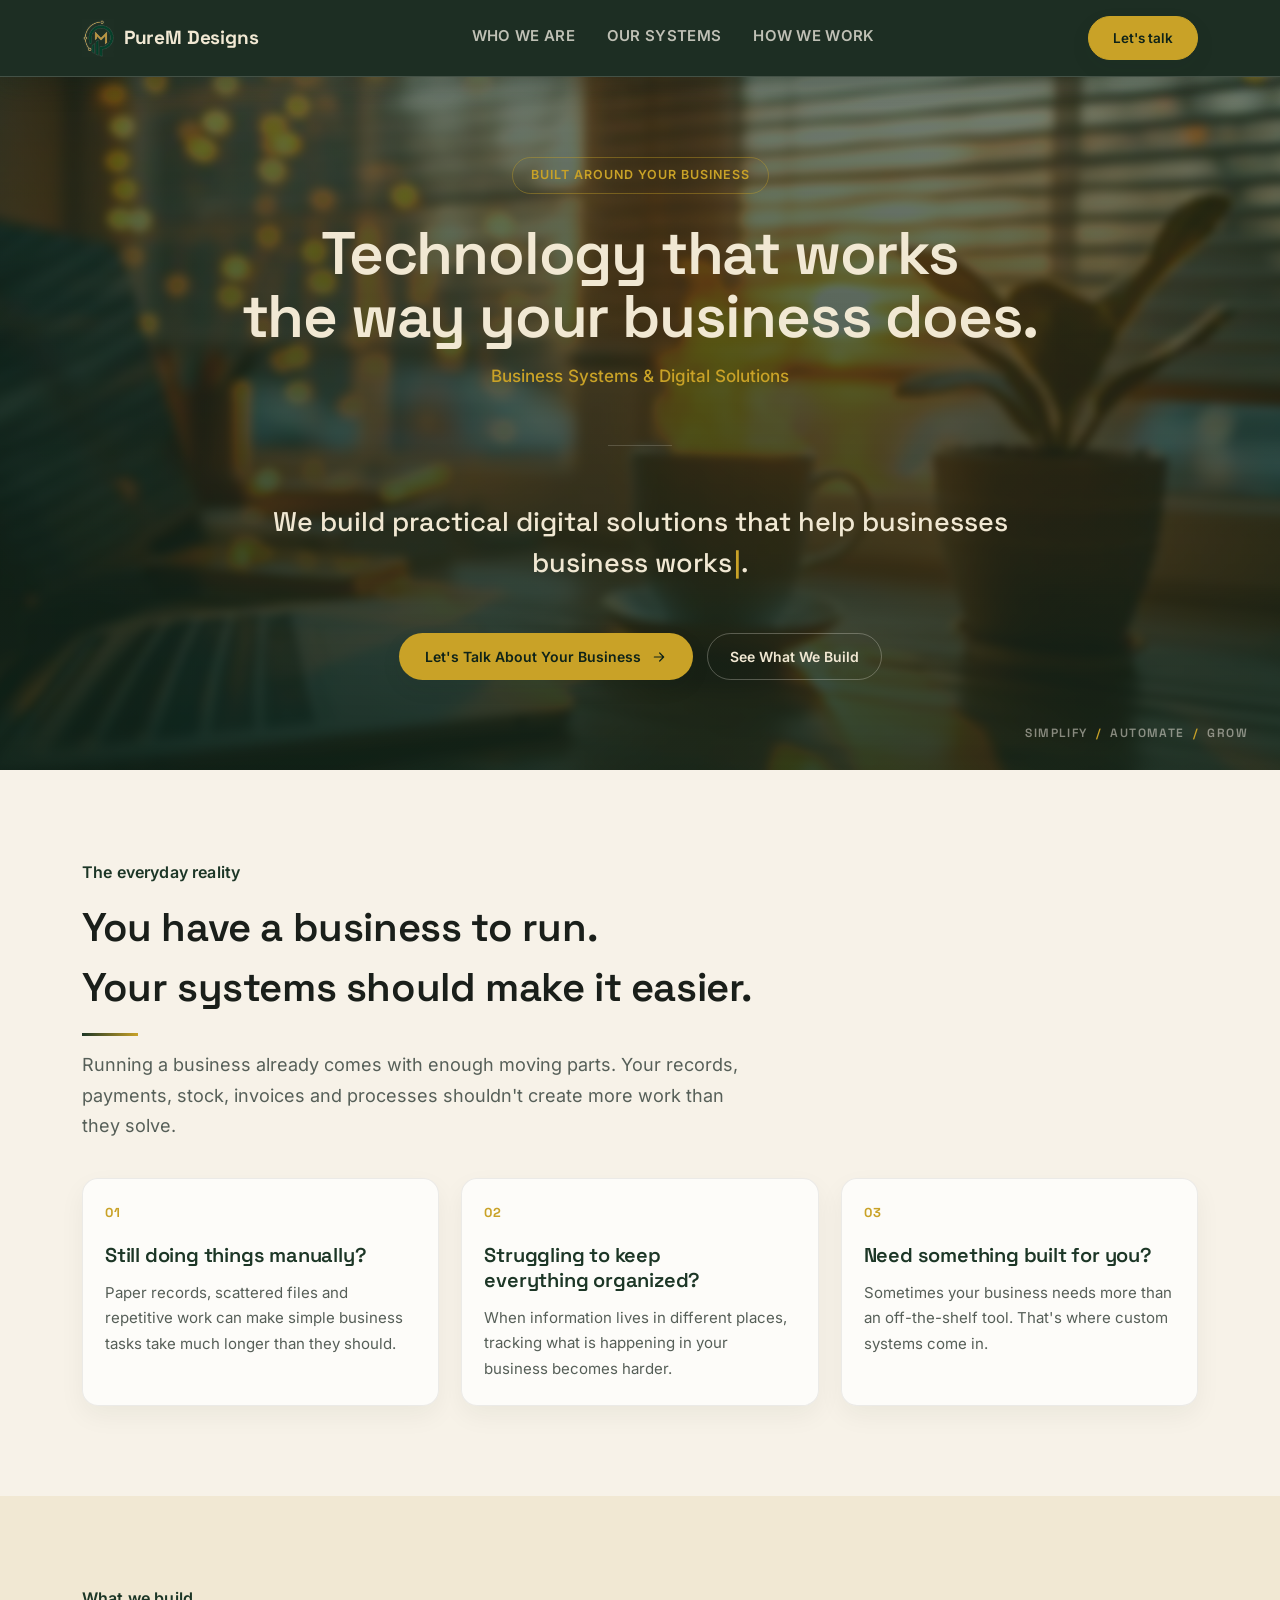
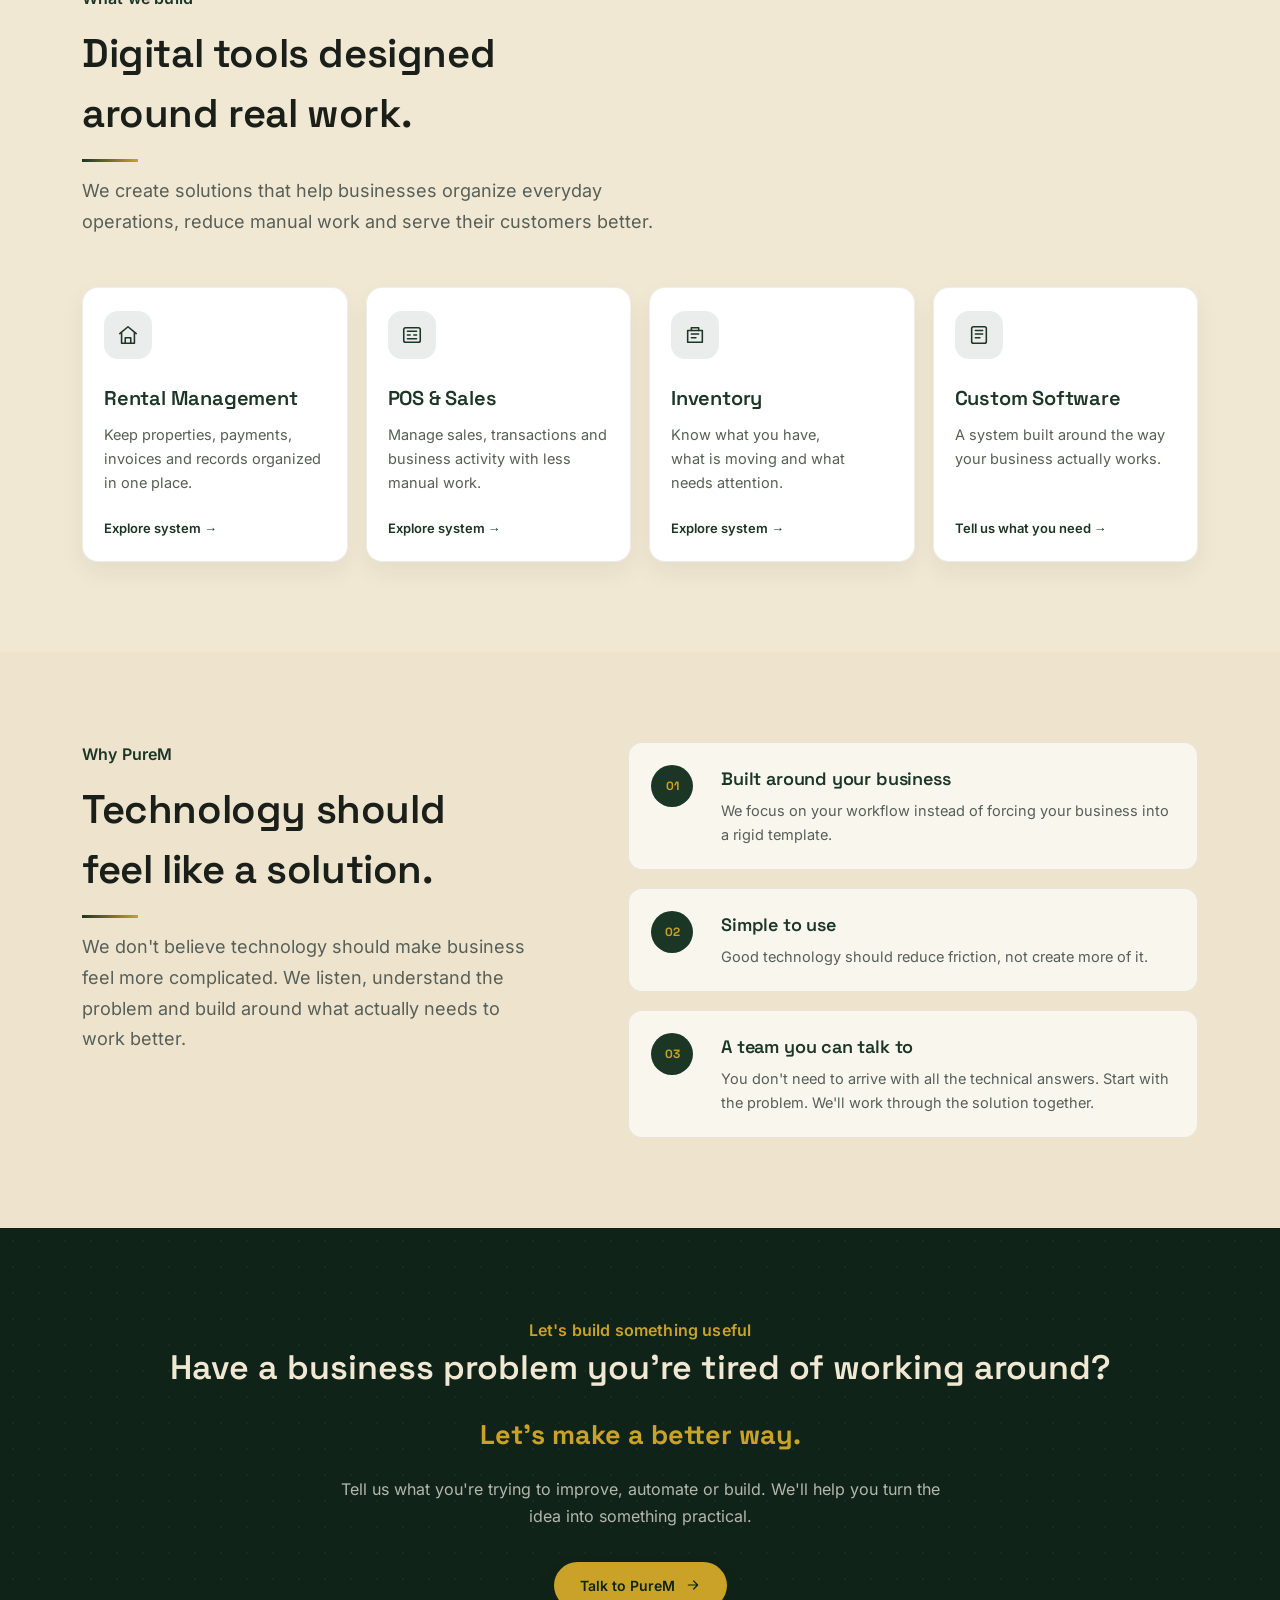
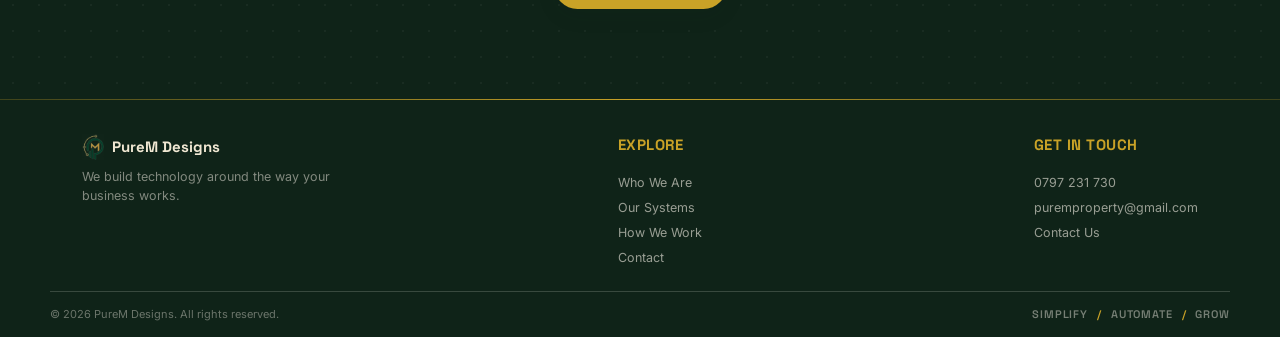
==== commit 9743983d: "Polish PureM portfolio and responsive navigation" ====
--- a/index.html
+++ b/index.html
@@ -11,20 +11,41 @@
 
 <nav class="nav">
   <div class="wrap">
+
     <a href="index.html" class="brand">
-      <img src="assets/images/logo-icon.png" alt="PureM Designs" class="brand-mark-img">
+      <img
+        src="assets/images/logo-icon.png"
+        alt="PureM Designs"
+        class="brand-mark-img"
+      >
       PureM Designs
     </a>
 
-    <div class="links">
+    <div class="links" id="mobileMenu">
       <a href="who.html">Who We Are</a>
       <a href="systems.html">Our Systems</a>
       <a href="work.html">How We Work</a>
     </div>
 
-    <a href="contact.html" class="cta">Let's talk</a>
+    <a href="contact.html" class="cta">
+      Let's talk
+    </a>
+
+    <button
+      class="menu-toggle"
+      id="menuToggle"
+      aria-label="Open navigation menu"
+      aria-expanded="false"
+      type="button"
+    >
+      <span></span>
+      <span></span>
+      <span></span>
+    </button>
+
   </div>
 </nav>
+
 
 
 <!-- HERO -->
--- a/css/styles.css
+++ b/css/styles.css
@@ -1538,4 +1538,1504 @@
     padding: 80px 0;
   }
 
-}+}
+/* =========================================================
+   WHO WE ARE — WARM / HUMAN / PREMIUM
+   ========================================================= */
+
+.about-hero {
+  padding: 90px 0 80px;
+  background: var(--paper);
+}
+
+.about-hero-grid {
+  display: grid;
+  grid-template-columns: 1.1fr .9fr;
+  gap: 80px;
+  align-items: end;
+}
+
+.about-hero h1 {
+  margin-top: 16px;
+  max-width: 680px;
+  font-family: 'Space Grotesk';
+  font-size: clamp(38px, 4.6vw, 58px);
+  line-height: 1.05;
+  letter-spacing: -0.03em;
+  color: var(--forest);
+}
+
+.about-hero-copy {
+  max-width: 470px;
+  padding-bottom: 6px;
+}
+
+.about-hero-copy p {
+  font-size: 17px;
+  line-height: 1.75;
+  color: var(--ink-soft);
+}
+
+.about-hero-copy p + p {
+  margin-top: 15px;
+}
+
+.about-story {
+  background: #F7F2E8;
+}
+
+.about-story-grid {
+  display: grid;
+  grid-template-columns: .85fr 1.15fr;
+  gap: 90px;
+  align-items: start;
+}
+
+.about-story-intro .headline {
+  max-width: 520px;
+}
+
+.about-story-copy {
+  max-width: 700px;
+}
+
+.about-story-copy p {
+  font-size: 17px;
+  line-height: 1.8;
+  color: var(--ink-soft);
+}
+
+.about-story-copy p + p {
+  margin-top: 20px;
+}
+
+
+/* ---------- Beliefs ---------- */
+
+.belief-section {
+  background: var(--paper);
+}
+
+.belief-section > .wrap > .headline {
+  max-width: 760px;
+}
+
+.belief-grid {
+  display: grid;
+  grid-template-columns: repeat(4, 1fr);
+  gap: 18px;
+  margin-top: 48px;
+}
+
+.belief-card {
+  padding: 26px 22px;
+  background: #fff;
+  border: 1px solid rgba(26,31,26,.08);
+  border-radius: 16px;
+  box-shadow: 0 10px 24px rgba(15,35,24,.05);
+  transition: transform .25s ease, box-shadow .25s ease;
+}
+
+.belief-card:hover {
+  transform: translateY(-5px);
+  box-shadow: 0 18px 34px rgba(15,35,24,.09);
+}
+
+.belief-number {
+  font-family: 'Space Grotesk';
+  font-size: 12px;
+  font-weight: 700;
+  letter-spacing: .08em;
+  color: var(--gold);
+}
+
+.belief-card h3 {
+  margin-top: 22px;
+  font-size: 20px;
+  color: var(--forest);
+}
+
+.belief-card p {
+  margin-top: 10px;
+  font-size: 14px;
+  line-height: 1.7;
+  color: var(--ink-soft);
+}
+
+
+/* ---------- Shift ---------- */
+
+.about-shift-section {
+  background: #F6F0E3;
+}
+
+.about-shift-section .headline {
+  max-width: 700px;
+}
+
+.about-shift-card {
+  margin-top: 48px;
+  padding: 30px;
+  background: #fff;
+  border: 1px solid rgba(26,31,26,.08);
+  border-radius: 18px;
+  box-shadow: 0 16px 34px rgba(15,35,24,.07);
+  display: grid;
+  grid-template-columns: 1fr auto 1fr;
+  gap: 26px;
+  align-items: center;
+}
+
+.shift-label {
+  margin-bottom: 14px;
+  font-family: 'Inter';
+  font-size: 11px;
+  font-weight: 700;
+  letter-spacing: .08em;
+  text-transform: uppercase;
+  color: var(--ink-soft);
+}
+
+.shift-items {
+  display: flex;
+  flex-wrap: wrap;
+  gap: 8px;
+}
+
+.shift-items span {
+  padding: 8px 11px;
+  border-radius: 7px;
+  background: var(--paper-2);
+  color: var(--ink-soft);
+  font-size: 13px;
+}
+
+.shift-arrow {
+  color: var(--gold);
+}
+
+.shift-unified {
+  min-height: 135px;
+  padding: 22px;
+  border-radius: 13px;
+  background: var(--forest);
+  color: var(--paper);
+  display: flex;
+  align-items: center;
+  gap: 15px;
+  font-family: 'Space Grotesk';
+  font-size: 17px;
+  font-weight: 600;
+  line-height: 1.4;
+}
+
+.shift-unified-icon {
+  color: var(--gold);
+  flex: none;
+}
+
+
+/* ---------- Services ---------- */
+
+.about-services-section {
+  background: var(--paper);
+}
+
+.about-services-grid {
+  display: grid;
+  grid-template-columns: 1fr 1fr;
+  gap: 55px;
+  margin-top: 48px;
+}
+
+.about-service-column {
+  border-top: 1px solid var(--line);
+}
+
+.about-service-heading {
+  padding: 18px 0;
+  font-family: 'Space Grotesk';
+  font-size: 16px;
+  font-weight: 600;
+  color: var(--forest);
+}
+
+.about-service {
+  display: flex;
+  align-items: center;
+  justify-content: space-between;
+  padding: 16px 2px;
+  border-top: 1px solid var(--line);
+  font-size: 15px;
+  color: var(--ink-soft);
+  transition: color .2s ease, padding .2s ease;
+}
+
+.about-service span:last-child {
+  color: var(--gold);
+}
+
+.about-service:hover {
+  color: var(--forest);
+  padding-left: 7px;
+}
+
+.about-services-note {
+  margin: 50px auto 0;
+  max-width: 700px;
+  text-align: center;
+  font-family: 'Space Grotesk';
+  font-size: 18px;
+  line-height: 1.5;
+  color: var(--ink-soft);
+}
+
+.about-services-note strong {
+  color: var(--forest);
+}
+
+
+/* ---------- Who we help ---------- */
+
+.who-help-section {
+  background: #EDE3CD;
+}
+
+.who-help-grid {
+  display: grid;
+  grid-template-columns: .9fr 1.1fr;
+  gap: 80px;
+  align-items: start;
+}
+
+.who-help-list {
+  display: grid;
+  grid-template-columns: 1fr 1fr;
+  gap: 10px;
+}
+
+.who-help-list div {
+  padding: 18px 20px;
+  border-radius: 12px;
+  background: rgba(255,255,255,.68);
+  border: 1px solid rgba(26,31,26,.07);
+  font-family: 'Space Grotesk';
+  font-size: 15px;
+  color: var(--forest);
+}
+
+
+/* ---------- Final CTA ---------- */
+
+.about-final-cta {
+  position: relative;
+  overflow: hidden;
+  padding: 105px 0;
+}
+
+.about-final-cta::before {
+  content: '';
+  position: absolute;
+  width: 520px;
+  height: 520px;
+  right: -180px;
+  top: -170px;
+  border-radius: 50%;
+  background: radial-gradient(
+    circle,
+    rgba(201,162,39,.14),
+    transparent 68%
+  );
+}
+
+.about-final-inner {
+  position: relative;
+  z-index: 1;
+  max-width: 800px;
+}
+
+.about-final-inner h2 {
+  margin-top: 14px;
+  max-width: 760px;
+  font-family: 'Space Grotesk';
+  font-size: clamp(36px, 4.7vw, 60px);
+  line-height: 1.05;
+  letter-spacing: -.03em;
+  color: var(--paper);
+}
+
+.about-final-inner > p {
+  max-width: 650px;
+  margin-top: 20px;
+  font-size: 16px;
+  line-height: 1.75;
+  color: rgba(245,240,230,.72);
+}
+
+.about-final-emphasis {
+  color: var(--gold) !important;
+  font-family: 'Space Grotesk';
+  font-size: 23px !important;
+  font-weight: 600;
+}
+
+
+/* ---------- Responsive ---------- */
+
+@media (max-width: 1000px) {
+
+  .about-hero-grid,
+  .about-story-grid,
+  .who-help-grid {
+    grid-template-columns: 1fr;
+    gap: 48px;
+  }
+
+  .belief-grid {
+    grid-template-columns: repeat(2, 1fr);
+  }
+
+}
+
+@media (max-width: 760px) {
+
+  .about-hero {
+    padding: 68px 0 60px;
+  }
+
+  .about-hero h1 {
+    font-size: clamp(40px, 11vw, 55px);
+  }
+
+  .belief-grid {
+    grid-template-columns: 1fr;
+  }
+
+  .about-shift-card {
+    grid-template-columns: 1fr;
+    gap: 18px;
+  }
+
+  .shift-arrow {
+    transform: rotate(90deg);
+    justify-self: center;
+  }
+
+  .about-services-grid {
+    grid-template-columns: 1fr;
+    gap: 35px;
+  }
+
+  .who-help-list {
+    grid-template-columns: 1fr;
+  }
+
+  .about-final-cta {
+    padding: 82px 0;
+  }
+
+}
+
+/* =========================================================
+   HOW WE WORK — CLIENT EXPERIENCE
+   ========================================================= */
+
+.work-hero {
+  padding: 90px 0 80px;
+  background: var(--paper);
+}
+
+.work-hero-grid {
+  display: grid;
+  grid-template-columns: 1.1fr .9fr;
+  gap: 80px;
+  align-items: end;
+}
+
+.work-hero h1 {
+  margin-top: 16px;
+  max-width: 760px;
+  font-family: 'Space Grotesk';
+  font-size: clamp(44px, 5.5vw, 70px);
+  line-height: 1.02;
+  letter-spacing: -.035em;
+  color: var(--forest);
+}
+
+.work-hero-copy {
+  max-width: 470px;
+  padding-bottom: 6px;
+}
+
+.work-hero-copy p {
+  font-size: 17px;
+  line-height: 1.75;
+  color: var(--ink-soft);
+}
+
+.work-hero-copy p + p {
+  margin-top: 15px;
+}
+
+
+/* ---------- Process ---------- */
+
+.process-section {
+  background: #F7F2E8;
+}
+
+.process-cards {
+  display: grid;
+  grid-template-columns: repeat(4, 1fr);
+  gap: 16px;
+  margin-top: 48px;
+}
+
+.process-card {
+  min-height: 255px;
+  padding: 23px 21px;
+  background: #fff;
+  border: 1px solid rgba(26,31,26,.08);
+  border-radius: 15px;
+  box-shadow: 0 10px 24px rgba(15,35,24,.05);
+  transition: transform .25s ease, box-shadow .25s ease;
+}
+
+.process-card:hover {
+  transform: translateY(-5px);
+  box-shadow: 0 18px 34px rgba(15,35,24,.09);
+}
+
+.process-card-highlight {
+  background: var(--forest);
+  color: var(--paper);
+}
+
+.process-card-top {
+  display: flex;
+  align-items: center;
+  gap: 10px;
+}
+
+.process-card-top span {
+  font-family: 'Space Grotesk';
+  font-size: 12px;
+  font-weight: 700;
+  color: var(--gold);
+}
+
+.process-card-line {
+  height: 1px;
+  flex: 1;
+  background: var(--line);
+}
+
+.process-card-highlight .process-card-line {
+  background: rgba(245,240,230,.18);
+}
+
+.process-card h3 {
+  margin-top: 27px;
+  font-size: 20px;
+  line-height: 1.15;
+  color: var(--forest);
+}
+
+.process-card-highlight h3 {
+  color: var(--paper);
+}
+
+.process-card p {
+  margin-top: 11px;
+  font-size: 13.5px;
+  line-height: 1.7;
+  color: var(--ink-soft);
+}
+
+.process-card-highlight p {
+  color: rgba(245,240,230,.72);
+}
+
+
+/* ---------- Client experience ---------- */
+
+.client-experience-section {
+  background: var(--paper);
+}
+
+.client-experience-grid {
+  display: grid;
+  grid-template-columns: .9fr 1.1fr;
+  gap: 80px;
+  align-items: start;
+}
+
+.experience-points {
+  display: flex;
+  flex-direction: column;
+  gap: 14px;
+}
+
+.experience-point {
+  display: grid;
+  grid-template-columns: 46px 1fr;
+  gap: 16px;
+  padding: 20px;
+  border-radius: 14px;
+  background: #fff;
+  border: 1px solid rgba(26,31,26,.08);
+}
+
+.experience-icon {
+  width: 36px;
+  height: 36px;
+  border-radius: 50%;
+  display: flex;
+  align-items: center;
+  justify-content: center;
+  background: var(--forest);
+  color: var(--gold);
+  font-family: 'Space Grotesk';
+  font-size: 10px;
+  font-weight: 700;
+}
+
+.experience-point h3 {
+  font-family: 'Space Grotesk';
+  font-size: 17px;
+  color: var(--forest);
+}
+
+.experience-point p {
+  margin-top: 6px;
+  font-size: 13.5px;
+  line-height: 1.65;
+  color: var(--ink-soft);
+}
+
+
+/* ---------- Journey ---------- */
+
+.journey-section {
+  background: #F6F0E3;
+}
+
+.journey-bar {
+  margin-top: 48px;
+  padding: 24px;
+  border-radius: 18px;
+  background: #fff;
+  border: 1px solid rgba(26,31,26,.08);
+  box-shadow: 0 12px 28px rgba(15,35,24,.06);
+
+  display: grid;
+  grid-template-columns: 1fr auto 1fr auto 1fr auto 1fr;
+  align-items: center;
+  gap: 18px;
+}
+
+.journey-item {
+  display: flex;
+  flex-direction: column;
+}
+
+.journey-item span {
+  font-family: 'Space Grotesk';
+  font-size: 11px;
+  font-weight: 700;
+  color: var(--gold);
+}
+
+.journey-item strong {
+  margin-top: 5px;
+  font-family: 'Space Grotesk';
+  font-size: 19px;
+  color: var(--forest);
+}
+
+.journey-item small {
+  margin-top: 4px;
+  color: var(--ink-soft);
+  font-size: 12.5px;
+  line-height: 1.45;
+}
+
+.journey-arrow {
+  color: var(--gold);
+  font-size: 22px;
+}
+
+
+/* ---------- Why PureM ---------- */
+
+.why-work-section {
+  background: var(--paper);
+}
+
+.why-work-grid {
+  display: grid;
+  grid-template-columns: repeat(4, 1fr);
+  gap: 16px;
+  margin-top: 48px;
+}
+
+.why-work-card {
+  padding: 25px 22px;
+  border-radius: 15px;
+  background: #fff;
+  border: 1px solid rgba(26,31,26,.08);
+  box-shadow: 0 10px 24px rgba(15,35,24,.05);
+}
+
+.why-work-number {
+  font-family: 'Space Grotesk';
+  font-size: 12px;
+  font-weight: 700;
+  color: var(--gold);
+}
+
+.why-work-card h3 {
+  margin-top: 20px;
+  font-size: 19px;
+  color: var(--forest);
+}
+
+.why-work-card p {
+  margin-top: 9px;
+  font-size: 13.5px;
+  line-height: 1.7;
+  color: var(--ink-soft);
+}
+
+
+/* ---------- Final CTA ---------- */
+
+.work-final-cta {
+  position: relative;
+  overflow: hidden;
+  padding: 105px 0;
+}
+
+.work-final-cta::before {
+  content: '';
+  position: absolute;
+  width: 500px;
+  height: 500px;
+  right: -170px;
+  top: -160px;
+  border-radius: 50%;
+  background: radial-gradient(
+    circle,
+    rgba(201,162,39,.14),
+    transparent 68%
+  );
+}
+
+.work-final-inner {
+  position: relative;
+  z-index: 1;
+  max-width: 800px;
+}
+
+.work-final-inner h2 {
+  margin-top: 14px;
+  max-width: 720px;
+  font-family: 'Space Grotesk';
+  font-size: clamp(38px, 4.8vw, 60px);
+  line-height: 1.04;
+  letter-spacing: -.03em;
+  color: var(--paper);
+}
+
+.work-final-inner p {
+  max-width: 630px;
+  margin-top: 20px;
+  font-size: 16px;
+  line-height: 1.75;
+  color: rgba(245,240,230,.72);
+}
+
+.work-final-inner .hero-cta {
+  margin-top: 28px;
+}
+
+
+/* ---------- Responsive ---------- */
+
+@media (max-width: 1000px) {
+
+  .work-hero-grid,
+  .client-experience-grid {
+    grid-template-columns: 1fr;
+    gap: 48px;
+  }
+
+  .process-cards {
+    grid-template-columns: repeat(2, 1fr);
+  }
+
+  .why-work-grid {
+    grid-template-columns: repeat(2, 1fr);
+  }
+
+}
+
+@media (max-width: 720px) {
+
+  .work-hero {
+    padding: 68px 0 60px;
+  }
+
+  .work-hero h1 {
+    font-size: clamp(40px, 11vw, 55px);
+  }
+
+  .process-cards {
+    grid-template-columns: 1fr;
+  }
+
+  .process-card {
+    min-height: auto;
+  }
+
+  .journey-bar {
+    grid-template-columns: 1fr;
+    gap: 15px;
+  }
+
+  .journey-arrow {
+    transform: rotate(90deg);
+    justify-self: center;
+  }
+
+  .why-work-grid {
+    grid-template-columns: 1fr;
+  }
+
+  .work-final-cta {
+    padding: 82px 0;
+  }
+
+}
+/* =========================================================
+   CONTACT PAGE — EASY / WARM / CONVERSION-FOCUSED
+   ========================================================= */
+
+.contact-hero {
+  padding: 90px 0 75px;
+  background: var(--paper);
+}
+
+.contact-hero-inner {
+  max-width: 1000px;
+}
+
+.contact-hero h1 {
+  margin-top: 16px;
+  max-width: 850px;
+  font-family: 'Space Grotesk';
+  font-size: clamp(46px, 6vw, 76px);
+  line-height: 1.02;
+  letter-spacing: -.04em;
+  color: var(--forest);
+}
+
+.contact-hero-copy {
+  max-width: 680px;
+  margin-top: 24px;
+  font-size: 18px;
+  line-height: 1.75;
+  color: var(--ink-soft);
+}
+
+
+/* ---------- Contact main ---------- */
+
+.contact-main {
+  background: #F7F2E8;
+}
+
+.contact-main-grid {
+  display: grid;
+  grid-template-columns: .85fr 1.15fr;
+  gap: 85px;
+  align-items: start;
+}
+
+.contact-message {
+  padding-top: 10px;
+}
+
+.contact-message .headline {
+  max-width: 480px;
+}
+
+.contact-message .lede {
+  max-width: 520px;
+}
+
+.contact-soft-note {
+  margin-top: 20px;
+  font-family: 'Space Grotesk';
+  font-size: 21px;
+  font-weight: 600;
+  color: var(--forest);
+}
+
+
+/* ---------- Contact options ---------- */
+
+.contact-options {
+  display: flex;
+  flex-direction: column;
+  gap: 13px;
+}
+
+.contact-option {
+  position: relative;
+  display: grid;
+  grid-template-columns: 48px 1fr auto;
+  gap: 17px;
+  align-items: center;
+  padding: 23px 22px;
+  background: #fff;
+  border: 1px solid rgba(26,31,26,.08);
+  border-radius: 15px;
+  box-shadow: 0 9px 22px rgba(15,35,24,.05);
+  transition:
+    transform .22s ease,
+    box-shadow .22s ease,
+    border-color .22s ease;
+}
+
+.contact-option:hover {
+  transform: translateY(-4px);
+  box-shadow: 0 17px 32px rgba(15,35,24,.09);
+  border-color: rgba(201,162,39,.45);
+}
+
+.contact-option-primary {
+  background: var(--forest);
+  border-color: var(--forest);
+  color: var(--paper);
+}
+
+.contact-option-primary:hover {
+  border-color: var(--forest);
+}
+
+.contact-option-icon {
+  width: 43px;
+  height: 43px;
+  border-radius: 13px;
+  display: flex;
+  align-items: center;
+  justify-content: center;
+  background: rgba(28,54,38,.09);
+  color: var(--forest);
+}
+
+.contact-option-primary .contact-option-icon {
+  background: rgba(201,162,39,.13);
+  color: var(--gold);
+}
+
+.whatsapp-icon {
+  color: #25D366 !important;
+}
+
+.contact-option-label {
+  display: block;
+  font-family: 'Inter';
+  font-size: 10px;
+  font-weight: 700;
+  text-transform: uppercase;
+  letter-spacing: .08em;
+  color: var(--gold);
+}
+
+.contact-option h3 {
+  margin-top: 5px;
+  font-family: 'Space Grotesk';
+  font-size: 17px;
+  color: var(--forest);
+}
+
+.contact-option-primary h3 {
+  color: var(--paper);
+}
+
+.contact-option p {
+  margin-top: 5px;
+  font-size: 13px;
+  line-height: 1.5;
+  color: var(--ink-soft);
+}
+
+.contact-option-primary p {
+  color: rgba(245,240,230,.68);
+}
+
+.contact-option-arrow {
+  color: var(--gold);
+  font-size: 20px;
+  transition: transform .2s ease;
+}
+
+.contact-option:hover .contact-option-arrow {
+  transform: translateX(4px);
+}
+
+
+/* ---------- Contact guidance ---------- */
+
+.contact-guidance {
+  background: var(--paper);
+}
+
+.contact-prompt-grid {
+  display: grid;
+  grid-template-columns: repeat(3, 1fr);
+  gap: 17px;
+  margin-top: 45px;
+}
+
+.contact-prompt {
+  padding: 25px 23px;
+  background: #fff;
+  border: 1px solid rgba(26,31,26,.08);
+  border-radius: 15px;
+  box-shadow: 0 9px 22px rgba(15,35,24,.05);
+}
+
+.contact-prompt > span {
+  font-family: 'Space Grotesk';
+  font-size: 11px;
+  font-weight: 700;
+  color: var(--gold);
+}
+
+.contact-prompt h3 {
+  margin-top: 18px;
+  font-size: 19px;
+  color: var(--forest);
+}
+
+.contact-prompt p {
+  margin-top: 8px;
+  color: var(--ink-soft);
+  font-size: 13.5px;
+  line-height: 1.65;
+}
+
+.contact-guidance-note {
+  margin: 45px auto 0;
+  max-width: 700px;
+  text-align: center;
+  font-family: 'Space Grotesk';
+  font-size: 19px;
+  color: var(--ink-soft);
+}
+
+.contact-guidance-note strong {
+  color: var(--forest);
+}
+
+
+/* ---------- Final CTA ---------- */
+
+.contact-final {
+  position: relative;
+  overflow: hidden;
+  padding: 105px 0;
+}
+
+.contact-final::before {
+  content: '';
+  position: absolute;
+  width: 500px;
+  height: 500px;
+  right: -170px;
+  top: -170px;
+  border-radius: 50%;
+  background: radial-gradient(
+    circle,
+    rgba(201,162,39,.14),
+    transparent 68%
+  );
+}
+
+.contact-final-inner {
+  position: relative;
+  z-index: 1;
+  max-width: 820px;
+}
+
+.contact-final-inner h2 {
+  margin-top: 14px;
+  max-width: 760px;
+  font-family: 'Space Grotesk';
+  font-size: clamp(38px, 4.8vw, 62px);
+  line-height: 1.04;
+  letter-spacing: -.03em;
+  color: var(--paper);
+}
+
+.contact-final-inner p {
+  max-width: 620px;
+  margin-top: 20px;
+  font-size: 16px;
+  line-height: 1.75;
+  color: rgba(245,240,230,.72);
+}
+
+.contact-final-inner .hero-cta {
+  margin-top: 28px;
+}
+
+
+/* ---------- Responsive ---------- */
+
+@media (max-width: 1000px) {
+
+  .contact-main-grid {
+    grid-template-columns: 1fr;
+    gap: 45px;
+  }
+
+}
+
+@media (max-width: 720px) {
+
+  .contact-hero {
+    padding: 68px 0 55px;
+  }
+
+  .contact-hero h1 {
+    font-size: clamp(40px, 11vw, 56px);
+  }
+
+  .contact-prompt-grid {
+    grid-template-columns: 1fr;
+  }
+
+  .contact-option {
+    grid-template-columns: 43px 1fr auto;
+    gap: 13px;
+    padding: 19px 17px;
+  }
+
+  .contact-final {
+    padding: 82px 0;
+  }
+
+}
+/* =========================================================
+   PUREM FINAL POLISH
+   ========================================================= */
+
+/* ---------- Global spacing ---------- */
+
+section {
+  padding: 90px 0;
+}
+
+.wrap {
+  width: 100%;
+}
+
+p {
+  text-wrap: pretty;
+}
+
+h1,
+h2,
+h3 {
+  text-wrap: balance;
+}
+
+
+/* ---------- Better keyboard accessibility ---------- */
+
+a:focus-visible,
+button:focus-visible {
+  outline: 2px solid var(--gold);
+  outline-offset: 4px;
+  border-radius: 5px;
+}
+
+
+/* ---------- Smoother buttons ---------- */
+
+.hero-cta,
+.system-button,
+.project-banner-btn,
+.nav .cta,
+.text-cta,
+.hero-secondary-cta {
+  -webkit-tap-highlight-color: transparent;
+}
+
+.hero-cta,
+.system-button,
+.project-banner-btn,
+.nav .cta {
+  box-shadow: 0 8px 20px rgba(15,35,24,0.08);
+}
+
+.hero-cta:hover,
+.system-button:hover,
+.project-banner-btn:hover,
+.nav .cta:hover {
+  box-shadow: 0 13px 28px rgba(15,35,24,0.13);
+}
+
+
+/* ---------- Slightly softer cards ---------- */
+
+.product-card,
+.teaser-card,
+.before-after-card,
+.why-row,
+.project-banner,
+.feature-col-card,
+.home-solution-card,
+.problem-card,
+.belief-card,
+.showcase-card,
+.detail-card,
+.contact-option,
+.contact-prompt,
+.process-card,
+.experience-point,
+.why-work-card {
+  -webkit-backface-visibility: hidden;
+  backface-visibility: hidden;
+}
+
+
+/* ---------- Better image rendering ---------- */
+
+.screenframe img,
+.project-banner img {
+  image-rendering: auto;
+}
+
+
+/* ---------- Navigation polish ---------- */
+
+.nav .brand {
+  transition: opacity .2s ease;
+}
+
+.nav .brand:hover {
+  opacity: .9;
+}
+
+.nav .links a {
+  transition:
+    color .2s ease,
+    opacity .2s ease;
+}
+
+
+/* ---------- Gold detail on headings ---------- */
+
+.headline {
+  text-wrap: balance;
+}
+
+
+/* ---------- Page intro consistency ---------- */
+
+.systems-intro,
+.about-hero,
+.work-hero,
+.contact-hero {
+  min-height: 420px;
+  display: flex;
+  align-items: center;
+}
+
+
+/* ---------- Reduce oversized desktop whitespace ---------- */
+
+.featured-system-section,
+.about-story,
+.process-section,
+.client-experience-section,
+.contact-main {
+  padding-top: 82px;
+  padding-bottom: 82px;
+}
+
+
+/* ---------- Mobile polish ---------- */
+
+@media (max-width: 860px) {
+
+  section {
+    padding: 72px 0;
+  }
+
+  .wrap {
+    padding-left: 22px;
+    padding-right: 22px;
+  }
+
+  .systems-intro,
+  .about-hero,
+  .work-hero,
+  .contact-hero {
+    min-height: auto;
+  }
+
+  .nav .wrap {
+    height: 68px;
+  }
+
+  .nav .brand {
+    font-size: 17px;
+  }
+
+  .nav .brand-mark-img {
+    height: 34px;
+  }
+
+  .nav .cta {
+    padding: 10px 17px;
+    font-size: 12px;
+  }
+
+  .hero {
+    padding: 76px 0 82px;
+  }
+
+  .hero .rule {
+    margin: 40px auto;
+  }
+
+  .hero-actions {
+    margin-top: 38px;
+  }
+
+}
+
+
+/* ---------- Small phones ---------- */
+
+@media (max-width: 480px) {
+
+  .wrap {
+    padding-left: 18px;
+    padding-right: 18px;
+  }
+
+  section {
+    padding: 64px 0;
+  }
+
+  .nav .wrap {
+    height: 64px;
+    padding-left: 18px;
+    padding-right: 18px;
+  }
+
+  .nav .brand {
+    gap: 7px;
+    font-size: 15.5px;
+  }
+
+  .nav .brand-mark-img {
+    height: 30px;
+  }
+
+  .nav .cta {
+    padding: 9px 14px;
+    font-size: 11.5px;
+  }
+
+  .hero {
+    padding: 68px 0 72px;
+  }
+
+  .hero-kicker {
+    margin-bottom: 22px;
+  }
+
+  .hero .tagline {
+    font-size: 15px;
+  }
+
+  .hero .rule {
+    margin: 34px auto;
+  }
+
+  .hero .statement {
+    font-size: 19px;
+  }
+
+  .hero-actions {
+    margin-top: 32px;
+  }
+
+  .featured-system,
+  .about-shift-card,
+  .journey-bar {
+    border-radius: 15px;
+  }
+
+}
+
+
+/* ---------- Respect reduced motion ---------- */
+
+@media (prefers-reduced-motion: reduce) {
+
+  html {
+    scroll-behavior: auto;
+  }
+
+  *,
+  *::before,
+  *::after {
+    animation-duration: 0.01ms !important;
+    animation-iteration-count: 1 !important;
+    transition-duration: 0.01ms !important;
+  }
+
+}
+/* =========================================================
+   MOBILE NAVIGATION
+   ========================================================= */
+
+.menu-toggle {
+  display: none;
+  width: 42px;
+  height: 42px;
+  padding: 0;
+  border: 1px solid rgba(245,240,230,0.2);
+  border-radius: 10px;
+  background: transparent;
+  color: var(--paper);
+  cursor: pointer;
+
+  align-items: center;
+  justify-content: center;
+  flex-direction: column;
+  gap: 4px;
+}
+
+.menu-toggle span {
+  display: block;
+  width: 18px;
+  height: 2px;
+  border-radius: 2px;
+  background: currentColor;
+  transition:
+    transform .2s ease,
+    opacity .2s ease;
+}
+
+.menu-toggle.is-open span:nth-child(1) {
+  transform: translateY(6px) rotate(45deg);
+}
+
+.menu-toggle.is-open span:nth-child(2) {
+  opacity: 0;
+}
+
+.menu-toggle.is-open span:nth-child(3) {
+  transform: translateY(-6px) rotate(-45deg);
+}
+
+
+/* Mobile menu */
+
+@media (max-width: 860px) {
+
+  .nav .wrap {
+    position: relative;
+  }
+
+  .menu-toggle {
+    display: flex;
+  }
+
+  .nav .links {
+    display: flex;
+    position: absolute;
+    top: calc(100% + 1px);
+    left: 18px;
+    right: 18px;
+
+    flex-direction: column;
+    align-items: stretch;
+    gap: 0;
+
+    padding: 10px;
+    background: rgba(15,35,24,0.98);
+    border: 1px solid var(--line-on-dark);
+    border-radius: 14px;
+
+    box-shadow: 0 18px 35px rgba(15,35,24,0.25);
+
+    opacity: 0;
+    visibility: hidden;
+    pointer-events: none;
+
+    transform: translateY(-8px);
+    transition:
+      opacity .2s ease,
+      transform .2s ease,
+      visibility .2s ease;
+  }
+
+  .nav .links.open {
+    opacity: 1;
+    visibility: visible;
+    pointer-events: auto;
+    transform: translateY(0);
+  }
+
+  .nav .links a {
+    display: block;
+    padding: 13px 14px;
+    border-radius: 9px;
+    font-size: 13px;
+  }
+
+  .nav .links a::after {
+    display: none;
+  }
+
+  .nav .links a:hover,
+  .nav .links a.active {
+    background: rgba(201,162,39,0.10);
+    color: var(--gold);
+  }
+
+  .nav .cta {
+    margin-left: auto;
+    margin-right: 9px;
+  }
+
+}
+
+
+/* Smaller phones */
+
+@media (max-width: 480px) {
+
+  .nav .cta {
+    display: inline-flex;
+    padding: 9px 12px;
+    font-size: 11px;
+  }
+
+  .menu-toggle {
+    width: 38px;
+    height: 38px;
+  }
+
+}
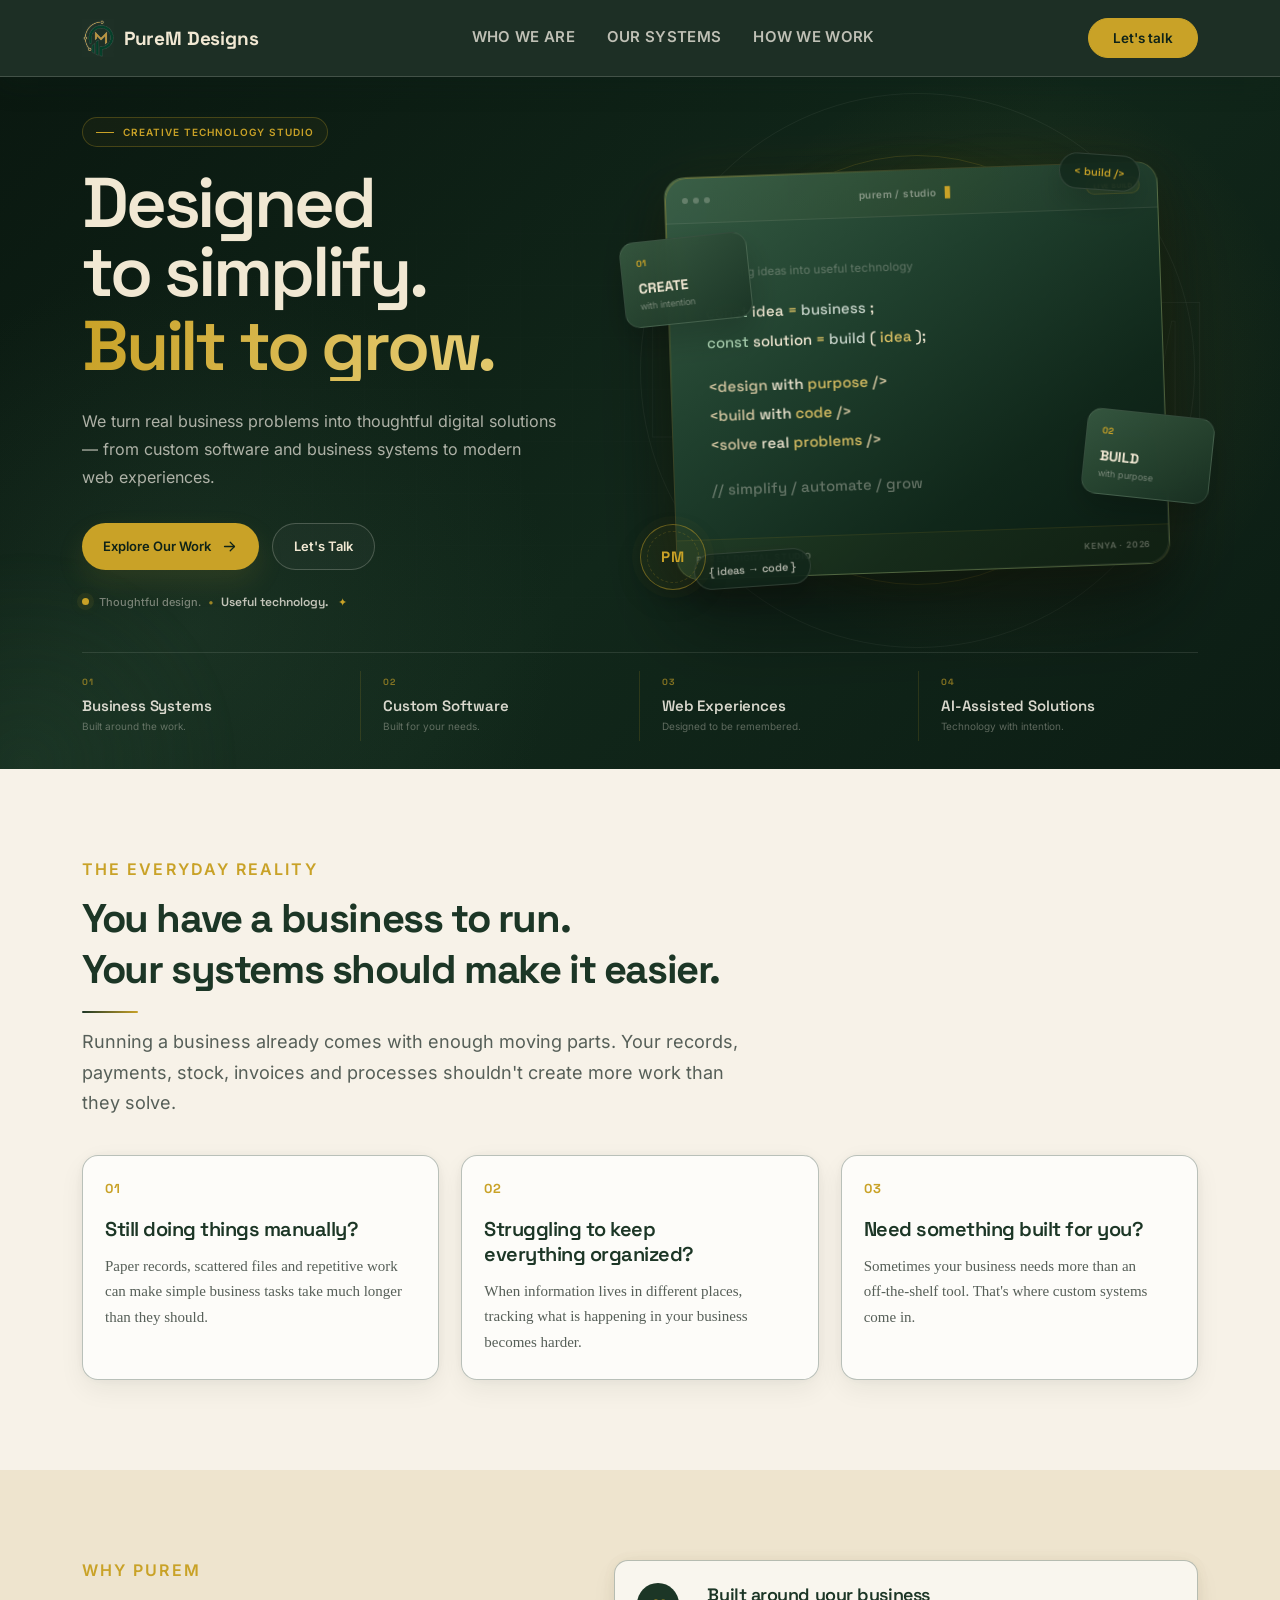
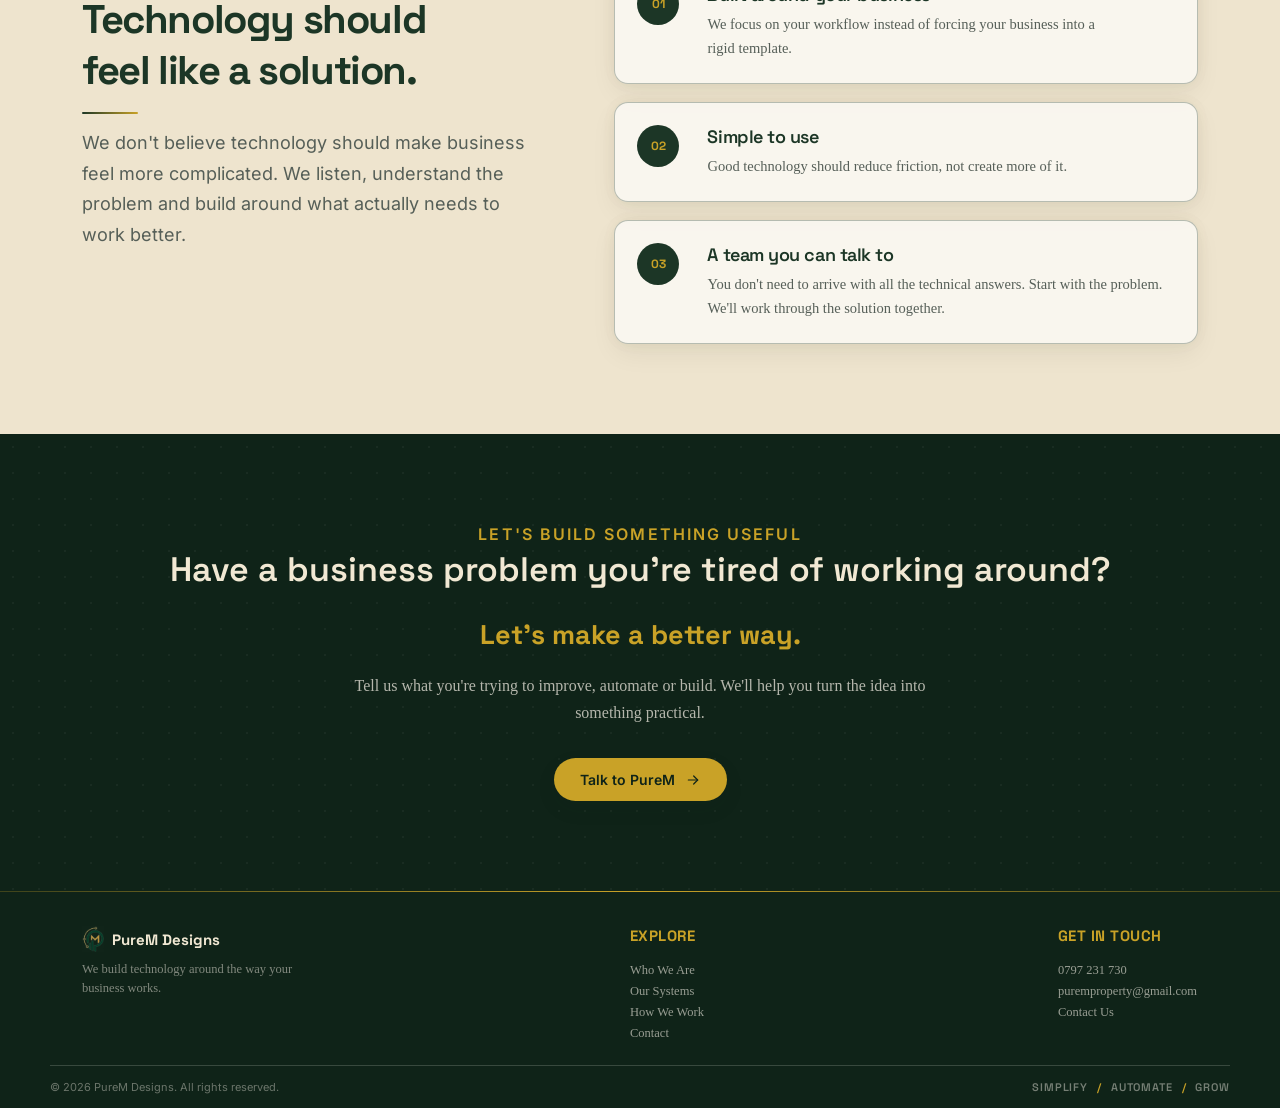
==== commit c19cdf97: "Refine PureM portfolio design" ====
--- a/index.html
+++ b/index.html
@@ -1,35 +1,81 @@
 <!doctype html>
 <html lang="en">
+
 <head>
+
   <meta charset="utf-8">
-  <meta name="viewport" content="width=device-width, initial-scale=1">
-  <title>PureM Designs — Business Systems & Digital Solutions</title>
-  <link rel="stylesheet" href="css/styles.css">
+
+  <meta
+    name="viewport"
+    content="width=device-width, initial-scale=1"
+  >
+
+  <title>
+    PureM Designs — Business Systems & Digital Solutions
+  </title>
+
+  <link
+    rel="stylesheet"
+    href="css/styles.css"
+  >
+
 </head>
 
+
 <body>
 
+
+<!-- =========================================================
+     NAVIGATION
+     ========================================================= -->
+
 <nav class="nav">
+
   <div class="wrap">
 
-    <a href="index.html" class="brand">
+    <a
+      href="index.html"
+      class="brand"
+    >
+
       <img
         src="assets/images/logo-icon.png"
         alt="PureM Designs"
         class="brand-mark-img"
       >
+
       PureM Designs
+
     </a>
 
-    <div class="links" id="mobileMenu">
-      <a href="who.html">Who We Are</a>
-      <a href="systems.html">Our Systems</a>
-      <a href="work.html">How We Work</a>
-    </div>
-
-    <a href="contact.html" class="cta">
+
+    <div
+      class="links"
+      id="mobileMenu"
+    >
+
+      <a href="who.html">
+        Who We Are
+      </a>
+
+      <a href="systems.html">
+        Our Systems
+      </a>
+
+      <a href="work.html">
+        How We Work
+      </a>
+
+    </div>
+
+
+    <a
+      href="contact.html"
+      class="cta"
+    >
       Let's talk
     </a>
+
 
     <button
       class="menu-toggle"
@@ -38,310 +84,788 @@
       aria-expanded="false"
       type="button"
     >
+
       <span></span>
       <span></span>
       <span></span>
+
     </button>
 
   </div>
+
 </nav>
 
 
 
-<!-- HERO -->
-<header class="hero home-hero">
-
-  <div class="hero-bg">
-    <img src="assets/images/hero-workspace.jpg" alt="PureM Designs workspace">
-    <div class="hero-overlay"></div>
+<!-- =========================================================
+     DREAMY DEVELOPER HERO
+     ========================================================= -->
+
+<header class="hero home-hero dream-hero">
+
+
+  <!-- Background atmosphere -->
+
+  <div class="dream-orb dream-orb-one"></div>
+
+  <div class="dream-orb dream-orb-two"></div>
+
+  <div class="dream-grid"></div>
+
+  <div class="dream-noise"></div>
+
+
+  <div class="wrap dream-hero-inner">
+
+
+    <!-- =====================================================
+         MAIN HERO
+         ===================================================== -->
+
+    <div class="dream-hero-main">
+
+
+      <!-- ===================================================
+           LEFT: HERO COPY
+           =================================================== -->
+
+      <div class="dream-hero-copy">
+
+
+        <div class="dream-kicker">
+          Creative Technology Studio
+        </div>
+
+<h1>
+
+  Designed to simplify.
+
+  <span>
+    Built to grow.
+  </span>
+
+</h1>
+
+
+        <p class="dream-description">
+
+          We turn real business problems into thoughtful digital
+          solutions — from custom software and business systems
+          to modern web experiences.
+
+        </p>
+
+
+        <!-- HERO ACTIONS -->
+
+        <div class="dream-actions">
+
+
+          <a
+            href="work.html"
+            class="dream-primary-btn"
+          >
+
+            Explore Our Work
+
+
+            <svg
+              width="17"
+              height="17"
+              viewBox="0 0 24 24"
+              fill="none"
+              stroke="currentColor"
+              stroke-width="1.8"
+              stroke-linecap="round"
+              stroke-linejoin="round"
+              aria-hidden="true"
+            >
+
+              <path d="M5 12h14"/>
+
+              <path d="m13 6 6 6-6 6"/>
+
+            </svg>
+
+          </a>
+
+
+          <a
+            href="contact.html"
+            class="dream-secondary-btn"
+          >
+
+            Let's Talk
+
+          </a>
+
+
+        </div>
+
+
+        <!-- HERO SIGNATURE -->
+
+        <div class="dream-note">
+
+          <span class="dream-note-dot"></span>
+
+
+          <div class="dream-note-text">
+
+            <span>
+              Thoughtful design.
+            </span>
+
+            <span class="dream-note-divider">
+              •
+            </span>
+
+            <strong>
+              Useful technology.
+            </strong>
+
+          </div>
+
+
+          <span class="dream-note-spark">
+            ✦
+          </span>
+
+        </div>
+
+
+      </div>
+
+
+
+      <!-- ===================================================
+           RIGHT: DREAMY DEVELOPER VISUAL
+           =================================================== -->
+
+      <div
+        class="dream-visual"
+        aria-hidden="true"
+      >
+
+
+        <!-- Decorative rings -->
+
+        <div class="dream-ring dream-ring-one"></div>
+
+        <div class="dream-ring dream-ring-two"></div>
+
+
+        <!-- Large subtle PureM word -->
+
+        <div class="dream-wordmark">
+          PUREM
+        </div>
+
+
+        <!-- Light streak -->
+
+        <div class="dream-light-line"></div>
+
+
+        <!-- =================================================
+             MAIN CARD COMPOSITION
+             ================================================= -->
+
+        <div class="dream-card-wrap">
+
+
+          <!-- Hanging label — top right -->
+
+          <div class="dream-float dream-float-one">
+
+            &lt; build /&gt;
+
+          </div>
+
+
+          <!-- Hanging label — bottom left -->
+
+          <div class="dream-float dream-float-two">
+
+            { ideas → code }
+
+          </div>
+
+
+          <!-- Small decorative card -->
+
+          <div class="dream-mini-card dream-mini-one">
+
+            <span class="mini-label">
+              01
+            </span>
+
+            <strong>
+              CREATE
+            </strong>
+
+            <small>
+              with intention
+            </small>
+
+          </div>
+
+
+          <!-- Small decorative card -->
+
+          <div class="dream-mini-card dream-mini-two">
+
+            <span class="mini-label">
+              02
+            </span>
+
+            <strong>
+              BUILD
+            </strong>
+
+            <small>
+              with purpose
+            </small>
+
+          </div>
+
+
+          <!-- =================================================
+               MAIN DEVELOPER CARD
+               ================================================= -->
+
+          <div class="dream-code-card">
+
+
+            <!-- Top -->
+
+            <div class="dream-code-top">
+
+
+              <div class="dream-window-dots">
+
+                <span></span>
+                <span></span>
+                <span></span>
+
+              </div>
+
+
+              <div class="dream-code-title">
+
+                purem / studio
+
+              </div>
+
+
+            </div>
+
+
+            <!-- Code -->
+
+            <div class="dream-code-body">
+
+
+              <div class="dream-code-line dream-muted">
+
+                // turning ideas into useful technology
+
+              </div>
+
+
+              <div class="dream-code-line">
+
+                <span class="code-green">
+                  const
+                </span>
+
+                <span class="code-cream">
+                  idea
+                </span>
+
+                <span class="code-gold">
+                  =
+                </span>
+
+                <span class="code-soft">
+                  business
+                </span>;
+
+              </div>
+
+
+              <div class="dream-code-line">
+
+                <span class="code-green">
+                  const
+                </span>
+
+                <span class="code-cream">
+                  solution
+                </span>
+
+                <span class="code-gold">
+                  =
+                </span>
+
+                <span class="code-soft">
+                  build
+                </span>(
+
+                <span class="code-gold">
+                  idea
+                </span>);
+
+              </div>
+
+
+              <div class="dream-code-space"></div>
+
+
+              <div class="dream-code-line">
+
+                <span class="code-purple">
+                  &lt;design
+                </span>
+
+                <span class="code-cream">
+                  with
+                </span>
+
+                <span class="code-gold">
+                  purpose
+                </span>
+
+                <span class="code-purple">
+                  /&gt;
+                </span>
+
+              </div>
+
+
+              <div class="dream-code-line">
+
+                <span class="code-purple">
+                  &lt;build
+                </span>
+
+                <span class="code-cream">
+                  with
+                </span>
+
+                <span class="code-gold">
+                  code
+                </span>
+
+                <span class="code-purple">
+                  /&gt;
+                </span>
+
+              </div>
+
+
+              <div class="dream-code-line">
+
+                <span class="code-purple">
+                  &lt;solve
+                </span>
+
+                <span class="code-cream">
+                  real
+                </span>
+
+                <span class="code-gold">
+                  problems
+                </span>
+
+                <span class="code-purple">
+                  /&gt;
+                </span>
+
+              </div>
+
+
+              <div class="dream-code-space"></div>
+
+
+              <div class="dream-code-line dream-comment">
+
+                // simplify / automate / grow
+
+              </div>
+
+
+            </div>
+
+
+            <!-- Footer -->
+
+            <div class="dream-code-footer">
+
+              <span>
+                PUREM DIGITAL STUDIO
+              </span>
+
+              <span>
+                KENYA · 2026
+              </span>
+
+            </div>
+
+
+          </div>
+
+
+          <!-- Gold PureM seal -->
+
+          <div class="dream-seal">
+
+            <span>
+              PM
+            </span>
+
+          </div>
+
+
+        </div>
+
+      </div>
+
+
+    </div>
+
+
+
+    <!-- =====================================================
+         HERO CAPABILITY STRIP
+         ===================================================== -->
+
+    <div class="dream-bottom">
+
+
+      <div class="dream-capability">
+
+        <span class="dream-capability-number">
+          01
+        </span>
+
+        <div>
+
+          <strong>
+            Business Systems
+          </strong>
+
+          <small>
+            Built around the work.
+          </small>
+
+        </div>
+
+      </div>
+
+
+      <div class="dream-capability">
+
+        <span class="dream-capability-number">
+          02
+        </span>
+
+        <div>
+
+          <strong>
+            Custom Software
+          </strong>
+
+          <small>
+            Built for your needs.
+          </small>
+
+        </div>
+
+      </div>
+
+
+      <div class="dream-capability">
+
+        <span class="dream-capability-number">
+          03
+        </span>
+
+        <div>
+
+          <strong>
+            Web Experiences
+          </strong>
+
+          <small>
+            Designed to be remembered.
+          </small>
+
+        </div>
+
+      </div>
+
+
+      <div class="dream-capability">
+
+        <span class="dream-capability-number">
+          04
+        </span>
+
+        <div>
+
+          <strong>
+            AI-Assisted Solutions
+          </strong>
+
+          <small>
+            Technology with intention.
+          </small>
+
+        </div>
+
+      </div>
+
+
+    </div>
+
+
   </div>
 
-  <div class="wrap inner">
-
-    <div class="hero-kicker">
-      Built around your business
-    </div>
-
-    <h1>
-      Technology that works<br>
-      the way your business does.
-    </h1>
-
-  <div class="tagline">
-  Business Systems &amp; Digital Solutions
-</div>
-
-    <div class="rule"></div>
-
-    <div class="statement">
-      We build practical digital solutions that help businesses
-      <span class="cycle-text" id="cycleText">work smarter</span><span class="cursor">|</span>.
-    </div>
-
-    <div class="hero-actions">
-
-      <a href="contact.html" class="hero-cta primary-hero-cta">
-        Let's Talk About Your Business
-        <svg width="16" height="16" viewBox="0 0 24 24" fill="none"
-          stroke="currentColor" stroke-width="1.8"
-          stroke-linecap="round" stroke-linejoin="round">
-          <path d="M5 12h14M13 6l6 6-6 6"/>
-        </svg>
-      </a>
-
-      <a href="systems.html" class="hero-secondary-cta">
-        See What We Build
-      </a>
-
-    </div>
-
-  </div>
-
-  <div class="hero-corner-tag">
-    Simplify<span>/</span>Automate<span>/</span>Grow
-  </div>
-
 </header>
 
 
-<!-- PROBLEM / CONNECTION SECTION -->
+
+<!-- =========================================================
+     THE EVERYDAY REALITY
+     ========================================================= -->
+
 <section class="problem-section">
 
+
   <div class="wrap">
+
 
     <div class="eyebrow">
       The everyday reality
     </div>
 
+
     <h2 class="headline">
+
       You have a business to run.<br>
+
       Your systems should make it easier.
+
     </h2>
 
+
     <p class="lede">
+
       Running a business already comes with enough moving parts.
       Your records, payments, stock, invoices and processes shouldn't
       create more work than they solve.
+
     </p>
 
+
     <div class="problem-grid">
 
+
       <div class="problem-card">
-        <div class="problem-number">01</div>
-        <h3>Still doing things manually?</h3>
+
+
+        <div class="problem-number">
+          01
+        </div>
+
+
+        <h3>
+          Still doing things manually?
+        </h3>
+
+
         <p>
+
           Paper records, scattered files and repetitive work can make
           simple business tasks take much longer than they should.
+
         </p>
-      </div>
+
+
+      </div>
+
 
       <div class="problem-card">
-        <div class="problem-number">02</div>
-        <h3>Struggling to keep everything organized?</h3>
+
+
+        <div class="problem-number">
+          02
+        </div>
+
+
+        <h3>
+          Struggling to keep everything organized?
+        </h3>
+
+
         <p>
+
           When information lives in different places, tracking what is
           happening in your business becomes harder.
+
         </p>
-      </div>
+
+
+      </div>
+
 
       <div class="problem-card">
-        <div class="problem-number">03</div>
-        <h3>Need something built for you?</h3>
+
+
+        <div class="problem-number">
+          03
+        </div>
+
+
+        <h3>
+          Need something built for you?
+        </h3>
+
+
         <p>
+
           Sometimes your business needs more than an off-the-shelf tool.
           That's where custom systems come in.
+
         </p>
-      </div>
-
-    </div>
+
+
+      </div>
+
+
+    </div>
+
 
   </div>
 
+
 </section>
 
 
-<!-- WHAT WE BUILD -->
-<section class="home-solutions-section">
+
+<!-- =========================================================
+     WHY PUREM
+     ========================================================= -->
+
+<section class="why-home-section">
+
 
   <div class="wrap">
 
-    <div class="eyebrow">
-      What we build
-    </div>
-
-    <h2 class="headline">
-      Digital tools designed around real work.
-    </h2>
-
-    <p class="lede">
-      We create solutions that help businesses organize everyday
-      operations, reduce manual work and serve their customers better.
-    </p>
-
-
-    <div class="home-solutions-grid">
-
-      <a href="systems.html" class="home-solution-card">
-
-        <div class="solution-icon">
-          <svg width="22" height="22" viewBox="0 0 24 24" fill="none"
-            stroke="currentColor" stroke-width="1.7"
-            stroke-linecap="round" stroke-linejoin="round">
-            <path d="M3 10.5 12 3l9 7.5"/>
-            <path d="M5 9.5V21h14V9.5"/>
-            <path d="M9 21v-6h6v6"/>
-          </svg>
-        </div>
-
-        <h3>Rental Management</h3>
-
-        <p>
-          Keep properties, payments, invoices and records organized
-          in one place.
-        </p>
-
-        <span class="solution-link">
-          Explore system →
-        </span>
-
-      </a>
-
-
-      <a href="systems.html" class="home-solution-card">
-
-        <div class="solution-icon">
-          <svg width="22" height="22" viewBox="0 0 24 24" fill="none"
-            stroke="currentColor" stroke-width="1.7"
-            stroke-linecap="round" stroke-linejoin="round">
-            <rect x="3" y="4" width="18" height="16" rx="2"/>
-            <path d="M7 8h10M7 12h3M14 12h3M7 16h10"/>
-          </svg>
-        </div>
-
-        <h3>POS &amp; Sales</h3>
-
-        <p>
-          Manage sales, transactions and business activity with less
-          manual work.
-        </p>
-
-        <span class="solution-link">
-          Explore system →
-        </span>
-
-      </a>
-
-
-      <a href="systems.html" class="home-solution-card">
-
-        <div class="solution-icon">
-          <svg width="22" height="22" viewBox="0 0 24 24" fill="none"
-            stroke="currentColor" stroke-width="1.7"
-            stroke-linecap="round" stroke-linejoin="round">
-            <path d="M4 7h16v13H4z"/>
-            <path d="M8 7V4h8v3"/>
-            <path d="M8 11h8M8 15h5"/>
-          </svg>
-        </div>
-
-        <h3>Inventory</h3>
-
-        <p>
-          Know what you have, what is moving and what needs attention.
-        </p>
-
-        <span class="solution-link">
-          Explore system →
-        </span>
-
-      </a>
-
-
-      <a href="systems.html" class="home-solution-card">
-
-        <div class="solution-icon">
-          <svg width="22" height="22" viewBox="0 0 24 24" fill="none"
-            stroke="currentColor" stroke-width="1.7"
-            stroke-linecap="round" stroke-linejoin="round">
-            <rect x="4" y="3" width="16" height="18" rx="2"/>
-            <path d="M8 7h8M8 11h8M8 15h5"/>
-          </svg>
-        </div>
-
-        <h3>Custom Software</h3>
-
-        <p>
-          A system built around the way your business actually works.
-        </p>
-
-        <span class="solution-link">
-          Tell us what you need →
-        </span>
-
-      </a>
-
-    </div>
-
-  </div>
-
-</section>
-
-
-<!-- WHY PUREM -->
-<section class="why-home-section">
-
-  <div class="wrap">
 
     <div class="why-home-layout">
 
+
       <div>
-        <div class="eyebrow">Why PureM</div>
+
+        <div class="eyebrow">
+          Why PureM
+        </div>
+
 
         <h2 class="headline">
           Technology should feel like a solution.
         </h2>
 
+
         <p class="lede">
+
           We don't believe technology should make business feel more
           complicated. We listen, understand the problem and build
           around what actually needs to work better.
+
         </p>
+
       </div>
 
 
       <div class="why-home-points">
 
+
         <div class="why-home-point">
-          <div class="why-home-icon">01</div>
+
+          <div class="why-home-icon">
+            01
+          </div>
+
+
           <div>
-            <h3>Built around your business</h3>
+
+            <h3>
+              Built around your business
+            </h3>
+
             <p>
+
               We focus on your workflow instead of forcing your business
               into a rigid template.
+
             </p>
-          </div>
-        </div>
+
+          </div>
+
+        </div>
+
 
         <div class="why-home-point">
-          <div class="why-home-icon">02</div>
+
+          <div class="why-home-icon">
+            02
+          </div>
+
+
           <div>
-            <h3>Simple to use</h3>
+
+            <h3>
+              Simple to use
+            </h3>
+
             <p>
+
               Good technology should reduce friction, not create more of it.
+
             </p>
-          </div>
-        </div>
+
+          </div>
+
+        </div>
+
 
         <div class="why-home-point">
-          <div class="why-home-icon">03</div>
+
+          <div class="why-home-icon">
+            03
+          </div>
+
+
           <div>
-            <h3>A team you can talk to</h3>
+
+            <h3>
+              A team you can talk to
+            </h3>
+
             <p>
+
               You don't need to arrive with all the technical answers.
               Start with the problem. We'll work through the solution together.
+
             </p>
-          </div>
-        </div>
+
+          </div>
+
+        </div>
+
 
       </div>
 
@@ -352,108 +876,219 @@
 </section>
 
 
-<!-- HOME CTA -->
+
+<!-- =========================================================
+     FINAL CTA
+     ========================================================= -->
+
 <section class="cta-section dark">
 
+
   <div class="wrap cta-inner">
+
 
     <div class="eyebrow">
       Let's build something useful
     </div>
 
+
     <div class="cta-statement">
+
       Have a business problem you're tired of working around?
-    </div>
+
+    </div>
+
 
     <div class="cta-sub">
+
       Let's make a better way.
-    </div>
+
+    </div>
+
 
     <p class="cta-home-copy">
+
       Tell us what you're trying to improve, automate or build.
       We'll help you turn the idea into something practical.
+
     </p>
 
-    <a href="contact.html" class="hero-cta final-cta">
+
+    <a
+      href="contact.html"
+      class="hero-cta final-cta"
+    >
+
       Talk to PureM
-      <svg width="16" height="16" viewBox="0 0 24 24" fill="none"
-        stroke="currentColor" stroke-width="1.8"
-        stroke-linecap="round" stroke-linejoin="round">
-        <path d="M5 12h14M13 6l6 6-6 6"/>
+
+
+      <svg
+        width="16"
+        height="16"
+        viewBox="0 0 24 24"
+        fill="none"
+        stroke="currentColor"
+        stroke-width="1.8"
+        stroke-linecap="round"
+        stroke-linejoin="round"
+        aria-hidden="true"
+      >
+
+        <path d="M5 12h14"/>
+
+        <path d="M13 6l6 6-6 6"/>
+
       </svg>
+
+
     </a>
 
+
   </div>
 
 </section>
 
 
-<!-- FOOTER -->
+
+<!-- =========================================================
+     FOOTER
+     ========================================================= -->
+
 <footer class="site-footer">
 
+
   <div class="wrap footer-grid">
 
+
     <div class="footer-brand">
 
+
       <div class="footer-logo">
-        <img src="assets/images/logo-icon.png"
+
+
+        <img
+          src="assets/images/logo-icon.png"
           alt="PureM Designs"
-          class="brand-mark-img">
+          class="brand-mark-img"
+        >
+
+
         PureM Designs
-      </div>
+
+
+      </div>
+
 
       <p class="footer-tagline">
+
         We build technology around the way your business works.
+
       </p>
 
-    </div>
+
+    </div>
+
 
 
     <div class="footer-col">
 
-      <div class="footer-heading">Explore</div>
+
+      <div class="footer-heading">
+        Explore
+      </div>
+
 
       <div class="footer-link-grid">
-        <a href="who.html">Who We Are</a>
-        <a href="systems.html">Our Systems</a>
-        <a href="work.html">How We Work</a>
-        <a href="contact.html">Contact</a>
-      </div>
-
-    </div>
+
+
+        <a href="who.html">
+          Who We Are
+        </a>
+
+
+        <a href="systems.html">
+          Our Systems
+        </a>
+
+
+        <a href="work.html">
+          How We Work
+        </a>
+
+
+        <a href="contact.html">
+          Contact
+        </a>
+
+
+      </div>
+
+
+    </div>
+
 
 
     <div class="footer-col">
 
-      <div class="footer-heading">Get In Touch</div>
-
-      <a href="tel:0797231730">0797 231 730</a>
+
+      <div class="footer-heading">
+        Get In Touch
+      </div>
+
+
+      <a href="tel:0797231730">
+        0797 231 730
+      </a>
+
+
       <a href="mailto:puremproperty@gmail.com">
         puremproperty@gmail.com
       </a>
-      <a href="contact.html">Contact Us</a>
-
-    </div>
+
+
+      <a href="contact.html">
+        Contact Us
+      </a>
+
+
+    </div>
+
 
   </div>
 
 
+
   <div class="wrap footer-bottom">
 
+
     <div>
+
       © 2026 PureM Designs. All rights reserved.
-    </div>
+
+    </div>
+
 
     <div class="footer-bottom-tag">
-      Simplify <span>/</span> Automate <span>/</span> Grow
-    </div>
+
+      Simplify
+      <span>/</span>
+      Automate
+      <span>/</span>
+      Grow
+
+    </div>
+
 
   </div>
 
+
 </footer>
 
 
+
 <script src="js/script.js"></script>
 
+
 </body>
+
 </html>
--- a/css/styles.css
+++ b/css/styles.css
@@ -1,15 +1,60 @@
-@font-face{font-family:'Space Grotesk';font-weight:500;font-style:normal;
-  src:url('../assets/fonts/space-grotesk-latin-500-normal.woff2') format('woff2');}
-@font-face{font-family:'Space Grotesk';font-weight:600;font-style:normal;
-  src:url('../assets/fonts/space-grotesk-latin-600-normal.woff2') format('woff2');}
-@font-face{font-family:'Space Grotesk';font-weight:700;font-style:normal;
-  src:url('../assets/fonts/space-grotesk-latin-700-normal.woff2') format('woff2');}
-@font-face{font-family:'Inter';font-weight:400;font-style:normal;
-  src:url('../assets/fonts/inter-latin-400-normal.woff2') format('woff2');}
-@font-face{font-family:'Inter';font-weight:500;font-style:normal;
-  src:url('../assets/fonts/inter-latin-500-normal.woff2') format('woff2');}
-@font-face{font-family:'Inter';font-weight:600;font-style:normal;
-  src:url('../assets/fonts/inter-latin-600-normal.woff2') format('woff2');}
+/* =========================================================
+   PUREM DESIGNS
+   COMPLETE STYLESHEET
+   Green + Gold + Warm Cream
+   ========================================================= */
+
+
+/* =========================================================
+   FONTS
+   ========================================================= */
+
+@font-face{
+  font-family:'Space Grotesk';
+  font-weight:500;
+  font-style:normal;
+  src:url('../assets/fonts/space-grotesk-latin-500-normal.woff2') format('woff2');
+}
+
+@font-face{
+  font-family:'Space Grotesk';
+  font-weight:600;
+  font-style:normal;
+  src:url('../assets/fonts/space-grotesk-latin-600-normal.woff2') format('woff2');
+}
+
+@font-face{
+  font-family:'Space Grotesk';
+  font-weight:700;
+  font-style:normal;
+  src:url('../assets/fonts/space-grotesk-latin-700-normal.woff2') format('woff2');
+}
+
+@font-face{
+  font-family:'Inter';
+  font-weight:400;
+  font-style:normal;
+  src:url('../assets/fonts/inter-latin-400-normal.woff2') format('woff2');
+}
+
+@font-face{
+  font-family:'Inter';
+  font-weight:500;
+  font-style:normal;
+  src:url('../assets/fonts/inter-latin-500-normal.woff2') format('woff2');
+}
+
+@font-face{
+  font-family:'Inter';
+  font-weight:600;
+  font-style:normal;
+  src:url('../assets/fonts/inter-latin-600-normal.woff2') format('woff2');
+}
+
+
+/* =========================================================
+   ROOT / RESET
+   ========================================================= */
 
 :root{
   --paper:#F1E8D3;
@@ -23,2675 +68,4570 @@
   --line-on-dark:rgba(245,240,230,0.18);
   --maxw:1180px;
 }
-*{box-sizing:border-box;margin:0;padding:0;}
-html{scroll-behavior:smooth;}
-body{
+html{
+  overflow-anchor: none;
+}
+
+*{
+  box-sizing:border-box;
+  margin:0;
+  padding:0;
+}
+
+html{
+  scroll-behavior:smooth;
+  width:100%;
+  max-width:100%;
+  overflow-x:hidden;
+}
+
+bbody{
+  width:100%;
+  max-width:100%;
+  position:relative;
+
+
   font-family:'Inter',system-ui,sans-serif;
   background:var(--paper);
   color:var(--ink);
   line-height:1.5;
+
   -webkit-font-smoothing:antialiased;
 }
-h1,h2,h3,.display{
+
+h1,
+h2,
+h3,
+.display{
   font-family:'Space Grotesk',system-ui,sans-serif;
   font-weight:600;
   letter-spacing:-0.01em;
-}
-a{color:inherit;text-decoration:none;}
-img,svg{display:block;max-width:100%;}
-.wrap{max-width:var(--maxw);margin:0 auto;padding:0 32px;}
+  text-wrap:balance;
+}
+
+a{
+  color:inherit;
+  text-decoration:none;
+}
+
+img,
+svg{
+  display:block;
+  max-width:100%;
+}
+
+p{
+  text-wrap:pretty;
+}
+
+.wrap{
+  width:100%;
+  max-width:var(--maxw);
+  margin:0 auto;
+  padding:0 32px;
+}
+
 .eyebrow{
-  font-family:'Inter';font-weight:600;font-size:16px;
-  color:var(--forest);letter-spacing:0.01em;
-}
-.dark .eyebrow{color:var(--gold);}
-.hairline{height:1px;background:var(--line);width:100%;}
-.dark .hairline{background:var(--line-on-dark);}
+  font-family:'Inter',sans-serif;
+  font-weight:600;
+  font-size:16px;
+  color:var(--forest);
+  letter-spacing:0.01em;
+}
+
+.dark .eyebrow{
+  color:var(--gold);
+}
+
+.hairline{
+  height:1px;
+  background:var(--line);
+  width:100%;
+}
+
+.dark .hairline{
+  background:var(--line-on-dark);
+}
 
 .section-number{
-  font-family:'Space Grotesk';font-weight:700;font-size:13px;
-  color:var(--gold);letter-spacing:0.05em;
-  margin-right:10px;padding-right:10px;
+  font-family:'Space Grotesk',sans-serif;
+  font-weight:700;
+  font-size:13px;
+  color:var(--gold);
+  letter-spacing:0.05em;
+  margin-right:10px;
+  padding-right:10px;
   border-right:1px solid var(--line);
 }
-.dark .section-number{border-right-color:var(--line-on-dark);}
-
-/* ---------- nav ---------- */
+
+.dark .section-number{
+  border-right-color:var(--line-on-dark);
+}
+
+
+/* =========================================================
+   NAVIGATION
+   ========================================================= */
+
 .nav{
-  position:sticky;top:0;z-index:50;
+  position:sticky;
+  top:0;
+  z-index:50;
+
   background:rgba(15,35,24,0.94);
   backdrop-filter:blur(10px);
+
   border-bottom:1px solid var(--line-on-dark);
-  box-shadow:0 8px 24px rgba(15,35,24,0.25);
-}
+
+  box-shadow:
+    0 8px 24px rgba(15,35,24,0.25);
+}
+
 .nav .wrap{
-  display:flex;align-items:center;justify-content:space-between;
-  height:76px;
-}
+  min-height:76px;
+
+  display:flex;
+  align-items:center;
+  justify-content:space-between;
+
+  gap:24px;
+}
+
 .nav .brand{
-  font-family:'Space Grotesk';font-weight:700;font-size:19px;letter-spacing:-0.01em;
-  display:flex;align-items:center;gap:10px;
+  display:flex;
+  align-items:center;
+  gap:10px;
+
+  flex:none;
+
+  font-family:'Space Grotesk',sans-serif;
+  font-weight:700;
+  font-size:19px;
+
+  letter-spacing:-0.01em;
+
   color:var(--paper);
-}
+
+  transition:opacity .2s ease;
+}
+
+.nav .brand:hover{
+  opacity:.9;
+}
+
 .brand-mark-img{
-  height:38px;width:auto;
+  height:38px;
+  width:auto;
   flex:none;
 }
-.nav .links{display:flex;align-items:center;gap:32px;}
+
+.nav .links{
+  display:flex;
+  align-items:center;
+  gap:32px;
+}
+
 .nav .links a{
-  font-family:'Inter';font-weight:600;font-size:15px;color:rgba(245,240,230,0.75);
-  letter-spacing:0.02em;text-transform:uppercase;
-  position:relative;padding-bottom:4px;
-  transition:color .15s ease;
-}
+  position:relative;
+
+  padding-bottom:4px;
+
+  font-family:'Inter',sans-serif;
+  font-weight:600;
+  font-size:15px;
+
+  color:rgba(245,240,230,0.75);
+
+  letter-spacing:0.02em;
+  text-transform:uppercase;
+
+  transition:
+    color .2s ease,
+    opacity .2s ease;
+}
+
 .nav .links a::after{
-  content:'';position:absolute;left:0;bottom:0;
-  width:0;height:2px;background:var(--gold);
-  transition:width .15s ease;
-}
-.nav .links a:hover{color:var(--paper);}
-.nav .links a:hover::after{width:100%;}
-.nav .links a.active{color:var(--gold);}
-.nav .links a.active::after{width:100%;background:var(--gold);}
+  content:'';
+
+  position:absolute;
+  left:0;
+  bottom:0;
+
+  width:0;
+  height:2px;
+
+  background:var(--gold);
+
+  transition:width .2s ease;
+}
+
+.nav .links a:hover{
+  color:var(--paper);
+}
+
+.nav .links a:hover::after{
+  width:100%;
+}
+
+.nav .links a.active{
+  color:var(--gold);
+}
+
+.nav .links a.active::after{
+  width:100%;
+}
+
 .nav .cta{
-  font-family:'Inter';font-weight:600;font-size:13.5px;
-  background:var(--gold);color:var(--charcoal);
+  position:relative;
+  overflow:hidden;
+
+  flex:none;
+
+  font-family:'Inter',sans-serif;
+  font-weight:600;
+  font-size:13.5px;
+
+  background:var(--gold);
+  color:var(--charcoal);
+
   border:1px solid var(--gold);
-  padding:11px 24px;border-radius:999px;
+
+  padding:11px 24px;
+
+  border-radius:999px;
+
   white-space:nowrap;
-  transition:background .15s ease, transform .15s ease;
-  position:relative;overflow:hidden;
-  --mx:50%; --my:50%;
-}
-.nav .cta:hover{background:var(--forest);border-color:var(--forest);color:var(--paper);transform:translateY(-1px);}
+
+  transition:
+    background .15s ease,
+    color .15s ease,
+    transform .15s ease,
+    box-shadow .15s ease;
+}
+
+.nav .cta:hover{
+  background:var(--forest);
+  border-color:var(--forest);
+  color:var(--paper);
+
+  transform:translateY(-1px);
+
+  box-shadow:
+    0 13px 28px rgba(15,35,24,0.13);
+}
+
 .nav .cta::before{
   content:'';
+
   position:absolute;
-  left:var(--mx); top:var(--my);
-  width:120px;height:120px;
-  background:radial-gradient(circle, rgba(255,255,255,0.35), transparent 70%);
+
+  left:50%;
+  top:50%;
+
+  width:120px;
+  height:120px;
+
+  background:
+    radial-gradient(
+      circle,
+      rgba(255,255,255,.35),
+      transparent 70%
+    );
+
   transform:translate(-50%,-50%);
+
   border-radius:50%;
+
   opacity:0;
-  transition:opacity 0.2s ease;
+
+  transition:opacity .2s ease;
+
   pointer-events:none;
 }
-.nav .cta:hover::before{opacity:1;}
-
-/* ---------- hero (full-bleed image) ---------- */
+
+.nav .cta:hover::before{
+  opacity:1;
+}
+
+
+/* =========================================================
+   GENERIC HERO
+   ========================================================= */
+
 .hero{
-  position:relative;overflow:hidden;
- padding:80px 0 90px;
+  position:relative;
+  overflow:hidden;
+
+  padding:80px 0 90px;
+
   text-align:center;
+
   color:var(--paper);
 }
+
 .hero-bg{
-  position:absolute;inset:0;z-index:0;
+  position:absolute;
+  inset:0;
+  z-index:0;
+
   overflow:hidden;
 }
+
 .hero-bg img{
-  width:100%;height:100%;object-fit:cover;display:block;
-  filter:blur(4px) saturate(1.35) contrast(1.08) brightness(1.05);
+  width:100%;
+  height:100%;
+
+  object-fit:cover;
+
+  filter:
+    blur(4px)
+    saturate(1.35)
+    contrast(1.08)
+    brightness(1.05);
+
   transform:scale(1.08);
 }
+
 .hero-overlay{
-  position:absolute;inset:0;
+  position:absolute;
+  inset:0;
+
   background:
-    linear-gradient(180deg, rgba(15,35,24,0.55), rgba(15,35,24,0.82)),
-    linear-gradient(45deg, rgba(28,54,38,0.35), rgba(201,162,39,0.12));
-}
-.hero .inner{position:relative;z-index:1;}
+    linear-gradient(
+      180deg,
+      rgba(15,35,24,.55),
+      rgba(15,35,24,.82)
+    ),
+    linear-gradient(
+      45deg,
+      rgba(28,54,38,.35),
+      rgba(201,162,39,.12)
+    );
+}
+
+.hero .inner{
+  position:relative;
+  z-index:1;
+}
+
 .hero-kicker{
   display:inline-block;
-  font-family:'Inter';font-weight:600;font-size:12.5px;letter-spacing:0.08em;text-transform:uppercase;
+
+  font-family:'Inter',sans-serif;
+  font-weight:600;
+
+  font-size:12.5px;
+  letter-spacing:.08em;
+
+  text-transform:uppercase;
+
   color:var(--gold);
-  border:1px solid rgba(201,162,39,0.4);
-  padding:8px 18px;border-radius:999px;
+
+  border:
+    1px solid rgba(201,162,39,.4);
+
+  padding:8px 18px;
+
+  border-radius:999px;
+
   margin-bottom:28px;
-  opacity:0;
-  animation:heroFadeUp 0.7s ease forwards;
-}
-@media(max-width:480px){
-  .hero-kicker{
-    font-size:11px;
-    letter-spacing:0.04em;
-    padding:8px 14px;
-    white-space:normal;
-    max-width:280px;
-    line-height:1.5;
-  }
-}
+}
+
 .hero h1{
   font-size:clamp(40px,6vw,72px);
-  letter-spacing:-0.02em;
-  opacity:0; animation:heroFadeUp 0.7s ease 0.12s forwards;
-}
+  letter-spacing:-.02em;
+}
+
 .hero .tagline{
-  margin-top:16px;font-family:'Inter';font-weight:500;font-size:18px;
+  margin-top:16px;
+
+  font-family:'Inter',sans-serif;
+  font-weight:500;
+
+  font-size:18px;
+
   color:var(--gold);
-  opacity:0; animation:heroFadeUp 0.7s ease 0.24s forwards;
-}
+}
+
 .hero .rule{
-  width:64px;height:1px;background:var(--line-on-dark);
+  width:64px;
+  height:1px;
+
+  background:var(--line-on-dark);
+
   margin:56px auto;
-  opacity:0; animation:heroFadeUp 0.7s ease 0.36s forwards;
-}
+}
+
 .hero .statement{
-  font-family:'Space Grotesk';font-weight:500;
+  max-width:760px;
+
+  margin:0 auto;
+
+  font-family:'Space Grotesk',sans-serif;
+  font-weight:500;
+
   font-size:clamp(20px,2.6vw,27px);
-  max-width:760px;margin:0 auto;line-height:1.5;
-  opacity:0; animation:heroFadeUp 0.7s ease 0.48s forwards;
-}
+
+  line-height:1.5;
+}
+
 .hero-cta{
-  display:inline-flex;align-items:center;gap:10px;
+  display:inline-flex;
+  align-items:center;
+  justify-content:center;
+
+  gap:10px;
+
   margin-top:50px;
-  font-family:'Inter';font-weight:600;font-size:14px;
-  background:var(--gold);color:var(--charcoal);
-  padding:13px 26px;border-radius:999px;
-  transition:background .15s ease, transform .15s ease;
-  opacity:0; animation:heroFadeUp 0.7s ease 0.6s forwards;
-  position:relative;overflow:hidden;
-  --mx:50%; --my:50%;
-}
-.hero-cta:hover{background:var(--paper);transform:translateY(-1px);}
-.hero-cta::before{
-  content:'';
-  position:absolute;
-  left:var(--mx); top:var(--my);
-  width:120px;height:120px;
-  background:radial-gradient(circle, rgba(255,255,255,0.35), transparent 70%);
-  transform:translate(-50%,-50%);
-  border-radius:50%;
-  opacity:0;
-  transition:opacity 0.2s ease;
-  pointer-events:none;
-}
-.hero-cta:hover::before{opacity:1;}
-
-@keyframes heroFadeUp{
-  from{opacity:0; transform:translateY(14px);}
-  to{opacity:1; transform:translateY(0);}
+
+  font-family:'Inter',sans-serif;
+  font-weight:600;
+  font-size:14px;
+
+  background:var(--gold);
+  color:var(--charcoal);
+
+  padding:13px 26px;
+
+  border-radius:999px;
+
+  box-shadow:
+    0 8px 20px rgba(15,35,24,.08);
+
+  transition:
+    background .15s ease,
+    color .15s ease,
+    transform .15s ease,
+    box-shadow .15s ease;
+}
+
+.hero-cta:hover{
+  background:var(--paper);
+
+  transform:translateY(-1px);
+
+  box-shadow:
+    0 13px 28px rgba(15,35,24,.13);
 }
 
 .hero-corner-tag{
   position:absolute;
-  right:32px;bottom:28px;
+
+  right:32px;
+  bottom:28px;
+
   z-index:1;
-  font-family:'Space Grotesk';font-weight:600;font-size:12px;letter-spacing:0.12em;
-  color:rgba(245,240,230,0.5);
+
+  font-family:'Space Grotesk',sans-serif;
+
+  font-weight:600;
+
+  font-size:12px;
+
+  letter-spacing:.12em;
+
+  color:rgba(245,240,230,.5);
+
   text-transform:uppercase;
 }
-.hero-corner-tag span{color:var(--gold);margin:0 8px;}
-@media(max-width:700px){.hero-corner-tag{display:none;}}
+
+.hero-corner-tag span{
+  color:var(--gold);
+  margin:0 8px;
+}
 
 .cursor{
-  display:inline-block;color:var(--gold);
-  animation:blink 0.9s step-end infinite;
+  display:inline-block;
+
+  color:var(--gold);
+
+  animation:blink .9s step-end infinite;
+
   margin-left:2px;
 }
-/* ---------- generic section ---------- */
-section{padding:85px 0;}
-section.tight{padding:100px 0;}
-.dark{background:var(--charcoal);color:var(--paper);}
+
+
+/* =========================================================
+   HERO ACTIONS
+   ========================================================= */
+
+.hero-actions{
+  display:flex;
+
+  align-items:center;
+  justify-content:center;
+
+  gap:14px;
+
+  flex-wrap:wrap;
+
+  margin-top:50px;
+}
+
+.hero-actions .hero-cta{
+  margin-top:0;
+}
+
+.primary-hero-cta{
+  box-shadow:
+    0 12px 28px rgba(201,162,39,.18);
+}
+
+.hero-secondary-cta{
+  display:inline-flex;
+
+  align-items:center;
+  justify-content:center;
+
+  min-height:46px;
+
+  padding:12px 22px;
+
+  border:
+    1px solid rgba(245,240,230,.28);
+
+  border-radius:999px;
+
+  color:var(--paper);
+
+  font-family:'Inter',sans-serif;
+
+  font-size:14px;
+  font-weight:600;
+
+  transition:
+    background .2s ease,
+    border-color .2s ease,
+    transform .2s ease;
+}
+
+.hero-secondary-cta:hover{
+  background:rgba(245,240,230,.10);
+
+  border-color:
+    rgba(245,240,230,.5);
+
+  transform:translateY(-2px);
+}
+
+
+/* =========================================================
+   GENERIC SECTIONS
+   ========================================================= */
+
+section{
+  padding:90px 0;
+}
+
+section.tight{
+  padding:100px 0;
+}
+
+.dark{
+  background:var(--charcoal);
+  color:var(--paper);
+}
+
 h2.headline{
-  font-size:clamp(28px,3.4vw,40px);
+  max-width:680px;
+
+  position:relative;
+
   margin-top:14px;
-  max-width:680px;
-  position:relative;
+
   padding-bottom:18px;
-}
+
+  font-size:
+    clamp(28px,3.4vw,40px);
+}
+
 h2.headline::after{
   content:'';
+
   position:absolute;
-  left:0;bottom:0;
-  width:56px;height:3px;
-  background:linear-gradient(90deg, var(--forest), var(--gold));
-}
+
+  left:0;
+  bottom:0;
+
+  width:56px;
+  height:3px;
+
+  background:
+    linear-gradient(
+      90deg,
+      var(--forest),
+      var(--gold)
+    );
+}
+
 .lede{
-  font-family:'Inter';font-size:18px;color:var(--ink-soft);
-  max-width:620px;margin-top:14px;line-height:1.7;
-}
-.dark .lede{color:rgba(246,244,239,0.75);}
-
-/* ---------- who we are ---------- */
+  max-width:620px;
+
+  margin-top:14px;
+
+  font-family:'Inter',sans-serif;
+
+  font-size:18px;
+
+  line-height:1.7;
+
+  color:var(--ink-soft);
+}
+
+.dark .lede{
+  color:rgba(246,244,239,.75);
+}
+
+
+/* =========================================================
+   WHO WE ARE
+   ========================================================= */
+
 .who-grid{
-  display:grid;grid-template-columns:1.1fr 0.9fr;gap:70px;
-  align-items:center;margin-top:56px;
-}
+  display:grid;
+
+  grid-template-columns:
+    1.1fr
+    .9fr;
+
+  gap:70px;
+
+  align-items:center;
+
+  margin-top:56px;
+}
+
 .who-grid p{
-  font-size:17px;line-height:1.75;color:var(--ink-soft);max-width:520px;
-}
-.who-grid p + p{margin-top:18px;}
+  max-width:520px;
+
+  font-size:17px;
+
+  line-height:1.75;
+
+  color:var(--ink-soft);
+}
+
+.who-grid p + p{
+  margin-top:18px;
+}
 
 .mini-feature-row{
-  display:flex;gap:32px;margin-top:40px;flex-wrap:wrap;
-}
-.mini-feature{max-width:170px;}
+  display:flex;
+
+  gap:32px;
+
+  margin-top:40px;
+
+  flex-wrap:wrap;
+}
+
+.mini-feature{
+  max-width:170px;
+}
+
 .icon-badge{
-  width:44px;height:44px;border-radius:50%;
-  background:var(--forest);color:var(--gold);
-  display:flex;align-items:center;justify-content:center;
+  width:44px;
+  height:44px;
+
+  border-radius:50%;
+
+  background:var(--forest);
+  color:var(--gold);
+
+  display:flex;
+
+  align-items:center;
+  justify-content:center;
+
   margin-bottom:12px;
 }
+
 .mini-feature-label{
-  font-family:'Inter';font-weight:600;font-size:12.5px;color:var(--ink);line-height:1.45;
-}
-@media(max-width:600px){ .mini-feature-row{gap:24px;} }
+  font-family:'Inter',sans-serif;
+
+  font-weight:600;
+
+  font-size:12.5px;
+
+  line-height:1.45;
+
+  color:var(--ink);
+}
+
+
+/* =========================================================
+   BEFORE / AFTER
+   ========================================================= */
 
 .before-after-card{
-  background:#fff;border-radius:14px;
-  box-shadow:0 16px 40px rgba(15,35,24,0.10);
+  display:flex;
+
+  align-items:center;
+
+  gap:18px;
+
   padding:36px 30px;
-  display:flex;align-items:center;gap:18px;
-}
-.ba-col{flex:1;}
+
+  background:#fff;
+
+  border-radius:14px;
+
+  box-shadow:
+    0 16px 40px rgba(15,35,24,.10);
+}
+
+.ba-col{
+  flex:1;
+}
+
 .ba-label{
-  font-family:'Space Grotesk';font-weight:600;font-size:13px;
-  letter-spacing:0.03em;text-transform:uppercase;
-  color:var(--ink-soft);margin-bottom:16px;
-}
-.ba-after .ba-label{color:var(--forest);}
+  margin-bottom:16px;
+
+  font-family:'Space Grotesk',sans-serif;
+
+  font-weight:600;
+
+  font-size:13px;
+
+  letter-spacing:.03em;
+
+  text-transform:uppercase;
+
+  color:var(--ink-soft);
+}
+
+.ba-after .ba-label{
+  color:var(--forest);
+}
+
 .ba-chip{
-  font-family:'Inter';font-size:13.5px;color:var(--ink-soft);
-  background:var(--paper-2);border-radius:6px;
-  padding:9px 12px;margin-bottom:8px;
-  text-decoration:line-through;text-decoration-color:rgba(75,83,77,0.4);
-}
-.ba-arrow{color:var(--gold);flex:none;}
+  padding:9px 12px;
+
+  margin-bottom:8px;
+
+  border-radius:6px;
+
+  background:var(--paper-2);
+
+  font-family:'Inter',sans-serif;
+
+  font-size:13.5px;
+
+  color:var(--ink-soft);
+
+  text-decoration:line-through;
+
+  text-decoration-color:
+    rgba(75,83,77,.4);
+}
+
+.ba-arrow{
+  color:var(--gold);
+
+  flex:none;
+}
+
 .ba-unified{
-  background:var(--forest);color:var(--paper);
-  border-radius:10px;padding:22px 18px;
+  padding:22px 18px;
+
+  border-radius:10px;
+
+  background:var(--forest);
+
+  color:var(--paper);
+
   text-align:center;
 }
-.ba-unified-icon{color:var(--gold);display:flex;justify-content:center;margin-bottom:12px;}
-.ba-unified-text{font-family:'Space Grotesk';font-weight:600;font-size:15px;line-height:1.4;}
-@media(max-width:600px){
-  .before-after-card{flex-direction:column;}
-  .ba-arrow{transform:rotate(90deg);}
-}
-
-/* ---------- what we build ---------- */
+
+.ba-unified-icon{
+  display:flex;
+
+  justify-content:center;
+
+  margin-bottom:12px;
+
+  color:var(--gold);
+}
+
+.ba-unified-text{
+  font-family:'Space Grotesk';
+
+  font-weight:600;
+
+  font-size:15px;
+
+  line-height:1.4;
+}
+
+
+/* =========================================================
+   WHAT WE BUILD
+   ========================================================= */
+
 .build-grid{
-  display:grid;grid-template-columns:1fr 1px 1fr;gap:56px;margin-top:56px;
-}
-.build-grid .divider{background:var(--line);}
+  display:grid;
+
+  grid-template-columns:
+    1fr
+    1px
+    1fr;
+
+  gap:56px;
+
+  margin-top:56px;
+}
+
+.build-grid .divider{
+  background:var(--line);
+}
+
 .build-col-title{
-  font-family:'Space Grotesk';font-weight:600;font-size:15px;
-  color:var(--forest);letter-spacing:.02em;
-}
+  font-family:'Space Grotesk';
+
+  font-weight:600;
+
+  font-size:15px;
+
+  color:var(--forest);
+
+  letter-spacing:.02em;
+}
+
 .svc-row{
-  display:flex;align-items:center;gap:16px;padding:18px 0;
-  border-bottom:1px solid var(--line);
-}
-.svc-row:last-child{border-bottom:none;}
-.svc-row span{font-family:'Inter';font-weight:500;font-size:17px;}
+  display:flex;
+
+  align-items:center;
+
+  gap:16px;
+
+  padding:18px 0;
+
+  border-bottom:
+    1px solid var(--line);
+}
+
+.svc-row:last-child{
+  border-bottom:none;
+}
+
+.svc-row span{
+  font-family:'Inter';
+
+  font-weight:500;
+
+  font-size:17px;
+}
+
 .icon-badge-sm{
-  width:36px;height:36px;border-radius:50%;
+  width:36px;
+  height:36px;
+
+  border-radius:50%;
+
   background:var(--forest);
-  display:flex;align-items:center;justify-content:center;
+
+  display:flex;
+
+  align-items:center;
+  justify-content:center;
+
   flex:none;
 }
-.svc-row .icon-badge-sm svg{color:var(--gold);}
+
+.svc-row .icon-badge-sm svg{
+  color:var(--gold);
+}
+
 .build-note{
-  margin-top:60px;text-align:center;
-  font-family:'Space Grotesk';font-weight:600;
-  font-size:clamp(18px,2.2vw,22px);
+  max-width:640px;
+
+  margin:60px auto 0;
+
+  position:relative;
+
+  padding-top:30px;
+
+  text-align:center;
+
+  font-family:'Space Grotesk';
+
+  font-weight:600;
+
+  font-size:
+    clamp(18px,2.2vw,22px);
+
   color:var(--ink);
-  max-width:640px;
-  margin-left:auto;margin-right:auto;
-  position:relative;
-  padding-top:30px;
-  cursor:default;
-  transition:color 0.4s ease;
-}
+}
+
 .build-note::before{
   content:'';
-  position:absolute;top:0;left:50%;
+
+  position:absolute;
+
+  top:0;
+  left:50%;
+
   transform:translateX(-50%);
-  width:48px;height:3px;
-  background:linear-gradient(90deg, var(--forest), var(--gold));
+
+  width:48px;
+  height:3px;
+
   border-radius:2px;
-}
+
+  background:
+    linear-gradient(
+      90deg,
+      var(--forest),
+      var(--gold)
+    );
+}
+
 .build-note:hover{
-  background:linear-gradient(90deg, var(--forest), var(--gold));
+  background:
+    linear-gradient(
+      90deg,
+      var(--forest),
+      var(--gold)
+    );
+
   -webkit-background-clip:text;
   background-clip:text;
+
   color:transparent;
 }
 
-/* ---------- systems grid ---------- */
+
+/* =========================================================
+   SYSTEMS GRID
+   ========================================================= */
+
 .systems-grid{
-  display:grid;grid-template-columns:repeat(2,1fr);gap:40px;margin-top:56px;
-}
-@media(max-width:720px){.systems-grid{grid-template-columns:1fr;}}
+  display:grid;
+
+  grid-template-columns:
+    repeat(2,1fr);
+
+  gap:40px;
+
+  margin-top:56px;
+}
+
 .screenframe{
-  border-radius:10px;border:1px solid var(--line);background:#fff;
-  position:relative;overflow:hidden;
-  box-shadow:0 12px 28px rgba(15,35,24,0.10);
-  display:flex;flex-direction:column;
-}
+  position:relative;
+
+  display:flex;
+
+  flex-direction:column;
+
+  overflow:hidden;
+
+  background:#fff;
+
+  border:
+    1px solid var(--line);
+
+  border-radius:10px;
+
+  box-shadow:
+    0 12px 28px rgba(15,35,24,.10);
+}
+
 .screenframe .shot{
-  flex:1;min-height:0;overflow:hidden;position:relative;
-}
+  position:relative;
+
+  flex:1;
+
+  min-height:0;
+
+  overflow:hidden;
+}
+
 .screenframe .shot img{
-  width:100%;height:100%;object-fit:cover;display:block;
-}
+  width:100%;
+  height:100%;
+
+  display:block;
+
+  object-fit:cover;
+}
+
 .screenframe .chrome{
-  height:30px;flex:none;
-  background:#EDEAE2;border-bottom:1px solid var(--line);
-  display:flex;align-items:center;gap:6px;padding:0 12px;
-}
-.screenframe .dot{width:7px;height:7px;border-radius:50%;background:#C9C4B6;}
+  height:30px;
+
+  display:flex;
+
+  align-items:center;
+
+  gap:6px;
+
+  flex:none;
+
+  padding:0 12px;
+
+  background:#EDEAE2;
+
+  border-bottom:
+    1px solid var(--line);
+}
+
+.screenframe .dot{
+  width:7px;
+  height:7px;
+
+  border-radius:50%;
+
+  background:#C9C4B6;
+}
+
 .screenframe .placeholder{
-  position:absolute;top:30px;left:0;right:0;bottom:0;
-  display:flex;align-items:center;justify-content:center;
-  background:repeating-linear-gradient(135deg,rgba(31,61,43,.035) 0 1px,transparent 1px 14px);
+  position:absolute;
+
+  top:30px;
+  left:0;
+  right:0;
+  bottom:0;
+
+  display:flex;
+
+  align-items:center;
+  justify-content:center;
+
   padding:16px;
-}
+
+  background:
+    repeating-linear-gradient(
+      135deg,
+      rgba(31,61,43,.035) 0 1px,
+      transparent 1px 14px
+    );
+}
+
 .screenframe .tag{
-  font-family:'Inter';font-weight:500;font-size:13px;color:var(--ink-soft);
-  border:1px dashed var(--line);padding:8px 14px;border-radius:3px;
-  background:rgba(255,255,255,.75);text-align:center;
-}
-.product-card h3{font-size:19px;margin-top:18px;}
-.product-card .screenframe{height:210px;}
-.product-card .tag-line{margin-top:6px;font-size:15px;color:var(--ink-soft);}
-.product-card .solves{margin-top:8px;font-size:13.5px;color:var(--forest);}
-.product-card, .why-row, .project-row, .teaser-card{
-  transition:transform 0.25s ease, box-shadow 0.25s ease;
-}
-.product-card:hover, .why-row:hover{
+  padding:8px 14px;
+
+  border:
+    1px dashed var(--line);
+
+  border-radius:3px;
+
+  background:rgba(255,255,255,.75);
+
+  font-family:'Inter';
+
+  font-weight:500;
+
+  font-size:13px;
+
+  color:var(--ink-soft);
+
+  text-align:center;
+}
+
+.product-card h3{
+  font-size:19px;
+
+  margin-top:18px;
+}
+
+.product-card .screenframe{
+  height:210px;
+}
+
+.product-card .tag-line{
+  margin-top:6px;
+
+  font-size:15px;
+
+  color:var(--ink-soft);
+}
+
+.product-card .solves{
+  margin-top:8px;
+
+  font-size:13.5px;
+
+  color:var(--forest);
+}
+
+.product-card,
+.why-row,
+.project-row,
+.teaser-card{
+  transition:
+    transform .25s ease,
+    box-shadow .25s ease;
+}
+
+.product-card:hover,
+.why-row:hover{
   transform:translateY(-4px);
-  box-shadow:0 16px 34px rgba(15,35,24,0.14);
-}
-
-/* ---------- case study ---------- */
-.case-block{margin-top:56px;}
-.case-top{display:grid;grid-template-columns:0.9fr 1.1fr;gap:56px;align-items:start;}
-@media(max-width:860px){.case-top{grid-template-columns:1fr;}}
+
+  box-shadow:
+    0 16px 34px rgba(15,35,24,.14);
+}
+
+
+/* =========================================================
+   CASE STUDY
+   ========================================================= */
+
+.case-block{
+  margin-top:56px;
+}
+
+.case-top{
+  display:grid;
+
+  grid-template-columns:
+    .9fr
+    1.1fr;
+
+  gap:56px;
+
+  align-items:start;
+}
+
 .case-top h4{
-  font-family:'Space Grotesk';font-weight:600;font-size:15px;color:var(--forest);
-}
-.case-top p{margin-top:12px;font-size:16px;line-height:1.7;color:var(--ink-soft);}
-.case-top .problem{margin-bottom:26px;}
-.case-hero-shot{height:360px;}
-.case-hero-shot .screenframe{height:100%;}
-@media(max-width:860px){.case-hero-shot{height:260px;}}
-
-.feature-cols{display:grid;grid-template-columns:1fr 1fr;gap:32px;margin-top:16px;align-items:stretch;}
+  font-family:'Space Grotesk';
+
+  font-weight:600;
+
+  font-size:15px;
+
+  color:var(--forest);
+}
+
+.case-top p{
+  margin-top:12px;
+
+  font-size:16px;
+
+  line-height:1.7;
+
+  color:var(--ink-soft);
+}
+
+.case-top .problem{
+  margin-bottom:26px;
+}
+
+.case-hero-shot{
+  height:360px;
+}
+
+.case-hero-shot .screenframe{
+  height:100%;
+}
+
+.feature-cols{
+  display:grid;
+
+  grid-template-columns:
+    1fr
+    1fr;
+
+  gap:32px;
+
+  margin-top:16px;
+
+  align-items:stretch;
+}
+
 .feature-col-card{
-  background:#fff;border-radius:12px;
   padding:26px 28px;
-  box-shadow:0 8px 20px rgba(15,35,24,0.06);
-}
-@media(max-width:720px){.feature-cols{grid-template-columns:1fr;}}
-.feature-cols h4{font-family:'Space Grotesk';font-weight:600;font-size:14px;color:var(--forest);}
-.feature-cols ul{list-style:none;margin-top:10px;}
-.feature-cols li{padding:11px 0;border-bottom:1px solid var(--line);font-size:15px;}
-.feature-cols li:last-child{border-bottom:none;}
-
-.shot-pair{display:grid;grid-template-columns:1fr 1fr;gap:28px;margin-top:34px;}
-@media(max-width:720px){.shot-pair{grid-template-columns:1fr;}}
-.shot-pair .screenframe{height:220px;}
+
+  background:#fff;
+
+  border-radius:12px;
+
+  box-shadow:
+    0 8px 20px rgba(15,35,24,.06);
+}
+
+.feature-cols h4{
+  font-family:'Space Grotesk';
+
+  font-weight:600;
+
+  font-size:14px;
+
+  color:var(--forest);
+}
+
+.feature-cols ul{
+  list-style:none;
+
+  margin-top:10px;
+}
+
+.feature-cols li{
+  padding:11px 0;
+
+  border-bottom:
+    1px solid var(--line);
+
+  font-size:15px;
+}
+
+.feature-cols li:last-child{
+  border-bottom:none;
+}
+
+.shot-pair{
+  display:grid;
+
+  grid-template-columns:
+    1fr
+    1fr;
+
+  gap:28px;
+
+  margin-top:34px;
+}
+
+.shot-pair .screenframe{
+  height:220px;
+}
 
 .result-line{
-  margin-top:34px;display:flex;gap:16px;flex-wrap:wrap;align-items:baseline;
-}
+  display:flex;
+
+  align-items:baseline;
+
+  gap:16px;
+
+  flex-wrap:wrap;
+
+  margin-top:34px;
+}
+
 .result-line .label{
-  font-family:'Space Grotesk';font-weight:600;font-size:15px;color:var(--forest);
+  font-family:'Space Grotesk';
+
+  font-weight:600;
+
+  font-size:15px;
+
+  color:var(--forest);
+
   white-space:nowrap;
 }
-.result-line p{font-size:16px;color:var(--ink-soft);max-width:760px;}
-
-/* ---------- POS / inventory split ---------- */
-.split{display:grid;grid-template-columns:1fr 1fr;gap:56px;margin-top:48px;align-items:start;}
-@media(max-width:860px){.split{grid-template-columns:1fr;}}
-.split.reverse .shots{order:1;}
-.split.reverse .copy{order:2;}
-@media(max-width:860px){.split.reverse .shots{order:0;}.split.reverse .copy{order:1;}}
-.split .shots{display:flex;flex-direction:column;gap:24px;}
-.split .shots .screenframe{height:190px;}
-.split .copy p{font-size:16px;line-height:1.75;color:var(--ink-soft);}
-.split .copy p + p{margin-top:18px;}
-/* ---------- custom software ---------- */
-.pill-row{display:flex;flex-wrap:wrap;gap:12px;margin-top:36px;max-width:760px;}
+
+.result-line p{
+  max-width:760px;
+
+  font-size:16px;
+
+  color:var(--ink-soft);
+}
+
+
+/* =========================================================
+   POS / INVENTORY
+   ========================================================= */
+
+.split{
+  display:grid;
+
+  grid-template-columns:
+    1fr
+    1fr;
+
+  gap:56px;
+
+  margin-top:48px;
+
+  align-items:start;
+}
+
+.split.reverse .shots{
+  order:1;
+}
+
+.split.reverse .copy{
+  order:2;
+}
+
+.split .shots{
+  display:flex;
+
+  flex-direction:column;
+
+  gap:24px;
+}
+
+.split .shots .screenframe{
+  height:190px;
+}
+
+.split .copy p{
+  font-size:16px;
+
+  line-height:1.75;
+
+  color:var(--ink-soft);
+}
+
+.split .copy p + p{
+  margin-top:18px;
+}
+
+
+/* =========================================================
+   CUSTOM SOFTWARE
+   ========================================================= */
+
+.pill-row{
+  display:flex;
+
+  flex-wrap:wrap;
+
+  gap:12px;
+
+  max-width:760px;
+
+  margin-top:36px;
+}
+
 .pill{
-  font-family:'Inter';font-weight:500;font-size:15px;
-  border:1px solid rgba(246,244,239,0.25);color:#EFE6CF;
-  padding:10px 18px;border-radius:2px;
-}
+  padding:10px 18px;
+
+  border:
+    1px solid rgba(246,244,239,.25);
+
+  border-radius:2px;
+
+  font-family:'Inter';
+
+  font-weight:500;
+
+  font-size:15px;
+
+  color:#EFE6CF;
+}
+
 .cs-close{
-  margin-top:46px;font-family:'Space Grotesk';font-weight:600;
-  font-size:clamp(20px,2.4vw,26px);
-}
-.cs-section{ position:relative; overflow:hidden; }
+  margin-top:46px;
+
+  font-family:'Space Grotesk';
+
+  font-weight:600;
+
+  font-size:
+    clamp(20px,2.4vw,26px);
+}
+
+.cs-section{
+  position:relative;
+
+  overflow:hidden;
+}
+
 .cs-section-bg{
-  position:absolute;inset:0;z-index:0;
-  background-image:radial-gradient(rgba(201,162,39,0.06) 1px, transparent 1px);
+  position:absolute;
+
+  inset:0;
+
+  z-index:0;
+
+  background-image:
+    radial-gradient(
+      rgba(201,162,39,.06) 1px,
+      transparent 1px
+    );
+
   background-size:24px 24px;
 }
-.cs-section .wrap{position:relative;z-index:1;}
+
+.cs-section .wrap{
+  position:relative;
+  z-index:1;
+}
+
 .cs-grid{
-  display:grid;grid-template-columns:1.2fr 0.8fr;gap:40px;
+  display:grid;
+
+  grid-template-columns:
+    1.2fr
+    .8fr;
+
+  gap:40px;
+
   align-items:center;
 }
+
 .cs-graphic{
-  aspect-ratio:1/1;max-width:380px;margin:0 auto;
   position:relative;
-}
+
+  aspect-ratio:1/1;
+
+  max-width:380px;
+
+  margin:0 auto;
+}
+
 .cs-graphic::before{
   content:'';
-  position:absolute;inset:10%;
-  background:radial-gradient(circle, rgba(201,162,39,0.18), transparent 70%);
+
+  position:absolute;
+
+  inset:10%;
+
+  background:
+    radial-gradient(
+      circle,
+      rgba(201,162,39,.18),
+      transparent 70%
+    );
+
   filter:blur(20px);
+
   z-index:0;
 }
-.cs-graphic svg{position:relative;z-index:1;}
+
+.cs-graphic svg{
+  position:relative;
+
+  z-index:1;
+}
+
 .cs-graphic svg circle:nth-child(1),
 .cs-graphic svg circle:nth-child(2){
-  animation:csRotate 40s linear infinite;
-  transform-origin:210px 210px;
-}
-@keyframes csRotate{ from{transform:rotate(0deg);} to{transform:rotate(360deg);} }
-@media(max-width:900px){
-  .cs-grid{grid-template-columns:1fr;}
-  .cs-graphic{max-width:280px;margin-top:20px;}
-}
-
-/* ---------- process ---------- */
+  animation:
+    csRotate
+    40s linear infinite;
+
+  transform-origin:
+    210px 210px;
+}
+
+@keyframes csRotate{
+  from{
+    transform:rotate(0deg);
+  }
+
+  to{
+    transform:rotate(360deg);
+  }
+}
+
+
+/* =========================================================
+   PROCESS
+   ========================================================= */
+
 .process-grid{
-  display:grid;grid-template-columns:repeat(7,1fr);gap:0;margin-top:56px;
-}
-@media(max-width:980px){.process-grid{grid-template-columns:repeat(4,1fr);}}
-@media(max-width:620px){.process-grid{grid-template-columns:repeat(2,1fr);}}
+  display:grid;
+
+  grid-template-columns:
+    repeat(7,1fr);
+
+  gap:0;
+
+  margin-top:56px;
+}
+
 .step{
-  padding:0 22px 22px 0;border-right:1px solid var(--line);
-}
-.process-grid .step:last-child{border-right:none;}
-@media(max-width:980px){.step{border-right:none;border-bottom:1px solid var(--line);padding:22px 0;}}
-.step .dot{width:9px;height:9px;border-radius:50%;background:var(--gold);margin-bottom:16px;}
-.step .num{font-family:'Space Grotesk';font-weight:700;font-size:24px;color:var(--gold);}
-.step h4{font-family:'Space Grotesk';font-weight:600;font-size:15.5px;margin-top:14px;min-height:40px;}
-.step p{margin-top:10px;font-size:13.5px;color:var(--ink-soft);line-height:1.6;}
-.process-note{margin-top:44px;font-size:15px;color:var(--ink-soft);max-width:620px;}
-
-/* ---------- why purem ---------- */
-.why-rows{margin-top:48px;max-width:920px;}
+  padding:
+    0
+    22px
+    22px
+    0;
+
+  border-right:
+    1px solid var(--line);
+}
+
+.process-grid .step:last-child{
+  border-right:none;
+}
+
+.step .dot{
+  width:9px;
+  height:9px;
+
+  margin-bottom:16px;
+
+  border-radius:50%;
+
+  background:var(--gold);
+}
+
+.step .num{
+  font-family:'Space Grotesk';
+
+  font-weight:700;
+
+  font-size:24px;
+
+  color:var(--gold);
+}
+
+.step h4{
+  margin-top:14px;
+
+  font-family:'Space Grotesk';
+
+  font-weight:600;
+
+  font-size:15.5px;
+
+  min-height:40px;
+}
+
+.step p{
+  margin-top:10px;
+
+  font-size:13.5px;
+
+  line-height:1.6;
+
+  color:var(--ink-soft);
+}
+
+.process-note{
+  max-width:620px;
+
+  margin-top:44px;
+
+  font-size:15px;
+
+  color:var(--ink-soft);
+}
+
+
+/* =========================================================
+   WHY PUREM
+   ========================================================= */
+
+.why-rows{
+  max-width:920px;
+
+  margin-top:48px;
+}
+
 .why-row{
-  display:grid;grid-template-columns:230px 1fr;gap:32px;padding:26px 30px;
-  background:#fff;border-radius:10px;
-  box-shadow:0 8px 20px rgba(15,35,24,0.06);
+  display:grid;
+
+  grid-template-columns:
+    230px
+    1fr;
+
+  gap:32px;
+
   margin-bottom:18px;
-}
-.why-row:last-child{margin-bottom:0;}
-.why-row .title{font-family:'Space Grotesk';font-weight:600;font-size:19px;color:var(--forest);}
-.why-row .desc{font-size:16.5px;color:var(--ink-soft);line-height:1.6;}
-@media(max-width:600px){.why-row{grid-template-columns:1fr;gap:8px;}}
-
-/* ---------- home teaser cards ---------- */
+
+  padding:26px 30px;
+
+  background:#fff;
+
+  border-radius:10px;
+
+  box-shadow:
+    0 8px 20px rgba(15,35,24,.06);
+}
+
+.why-row:last-child{
+  margin-bottom:0;
+}
+
+.why-row .title{
+  font-family:'Space Grotesk';
+
+  font-weight:600;
+
+  font-size:19px;
+
+  color:var(--forest);
+}
+
+.why-row .desc{
+  font-size:16.5px;
+
+  line-height:1.6;
+
+  color:var(--ink-soft);
+}
+
+
+/* =========================================================
+   TEASER CARDS
+   ========================================================= */
+
 .teaser-grid{
-  display:grid;grid-template-columns:repeat(3,1fr);gap:28px;margin-top:56px;
-}
-@media(max-width:860px){.teaser-grid{grid-template-columns:repeat(2,1fr);}}
-@media(max-width:600px){.teaser-grid{grid-template-columns:1fr;}}
+  display:grid;
+
+  grid-template-columns:
+    repeat(3,1fr);
+
+  gap:28px;
+
+  margin-top:56px;
+}
+
 .teaser-card{
-  display:block;border:1px solid var(--line);border-top:3px solid var(--gold);border-radius:10px;
-  padding:30px 26px;background:#fff;
-  box-shadow:0 10px 24px rgba(15,35,24,0.08);
-  transition:box-shadow .15s ease, transform .15s ease;
-}
-.teaser-card:hover{box-shadow:0 16px 32px rgba(15,35,24,0.14);border-color:var(--forest);transform:translateY(-2px);}
-.teaser-title{font-family:'Space Grotesk';font-weight:600;font-size:18px;}
-.teaser-desc{margin-top:10px;font-size:14.5px;color:var(--ink-soft);line-height:1.6;}
-.teaser-arrow{margin-top:20px;color:var(--forest);}
-
-/* ---------- projects list ---------- */
-.projects-list{margin-top:48px;max-width:920px;}
+  display:block;
+
+  padding:30px 26px;
+
+  background:#fff;
+
+  border:
+    1px solid var(--line);
+
+  border-top:
+    3px solid var(--gold);
+
+  border-radius:10px;
+
+  box-shadow:
+    0 10px 24px rgba(15,35,24,.08);
+
+  transition:
+    box-shadow .15s ease,
+    transform .15s ease;
+}
+
+.teaser-card:hover{
+  box-shadow:
+    0 16px 32px rgba(15,35,24,.14);
+
+  border-color:var(--forest);
+
+  transform:translateY(-2px);
+}
+
+.teaser-title{
+  font-family:'Space Grotesk';
+
+  font-weight:600;
+
+  font-size:18px;
+}
+
+.teaser-desc{
+  margin-top:10px;
+
+  font-size:14.5px;
+
+  line-height:1.6;
+
+  color:var(--ink-soft);
+}
+
+.teaser-arrow{
+  margin-top:20px;
+
+  color:var(--forest);
+}
+
+
+/* =========================================================
+   PROJECTS LIST
+   ========================================================= */
+
+.projects-list{
+  max-width:920px;
+
+  margin-top:48px;
+}
+
 .project-row{
-  display:grid;grid-template-columns:1fr 2fr auto;gap:24px;
-  padding:22px 0;border-bottom:1px solid var(--line);
+  display:grid;
+
+  grid-template-columns:
+    1fr
+    2fr
+    auto;
+
+  gap:24px;
+
   align-items:center;
-}
-.project-row:last-child{border-bottom:none;}
-.project-row .name{font-family:'Space Grotesk';font-weight:600;font-size:17px;}
-.project-row .desc{font-size:15px;color:var(--ink-soft);}
+
+  padding:22px 0;
+
+  border-bottom:
+    1px solid var(--line);
+}
+
+.project-row:last-child{
+  border-bottom:none;
+}
+
+.project-row .name{
+  font-family:'Space Grotesk';
+
+  font-weight:600;
+
+  font-size:17px;
+}
+
+.project-row .desc{
+  font-size:15px;
+
+  color:var(--ink-soft);
+}
+
 .project-row .link{
-  font-family:'Inter';font-weight:600;font-size:13px;color:var(--paper);
+  padding:8px 16px;
+
+  border-radius:2px;
+
   background:var(--forest);
-  padding:8px 16px;border-radius:2px;
+
+  color:var(--paper);
+
+  font-family:'Inter';
+
+  font-weight:600;
+
+  font-size:13px;
+
   white-space:nowrap;
-  transition:background .15s ease, color .15s ease;
-}
-.project-row .link:hover{background:var(--gold);color:var(--charcoal);}
-@media(max-width:700px){ .project-row{grid-template-columns:1fr;gap:6px;} }
-
-/* ---------- contact / CTA ---------- */
-.cta-section{ text-align:center;position:relative;overflow:hidden; }
+
+  transition:
+    background .15s ease,
+    color .15s ease;
+}
+
+.project-row .link:hover{
+  background:var(--gold);
+
+  color:var(--charcoal);
+}
+
+
+/* =========================================================
+   CONTACT / CTA
+   ========================================================= */
+
+.cta-section{
+  position:relative;
+
+  overflow:hidden;
+
+  text-align:center;
+}
+
 .cta-section::before{
-  content:'';position:absolute;inset:0;opacity:.5;
-  background-image:radial-gradient(rgba(246,244,239,0.09) 1px, transparent 1px);
+  content:'';
+
+  position:absolute;
+
+  inset:0;
+
+  opacity:.5;
+
+  background-image:
+    radial-gradient(
+      rgba(246,244,239,.09) 1px,
+      transparent 1px
+    );
+
   background-size:26px 26px;
 }
-.cta-inner{position:relative;z-index:1;}
+
+.cta-inner{
+  position:relative;
+
+  z-index:1;
+}
+
 .cta-statement{
-  font-family:'Space Grotesk';font-weight:600;
-  font-size:clamp(24px,3.4vw,34px);line-height:1.5;
-}
+  font-family:'Space Grotesk';
+
+  font-weight:600;
+
+  font-size:
+    clamp(24px,3.4vw,34px);
+
+  line-height:1.5;
+}
+
 .cta-sub{
-  margin-top:22px;font-family:'Space Grotesk';font-weight:700;
-  font-size:clamp(20px,2.4vw,27px);color:var(--gold);
-}
+  margin-top:22px;
+
+  font-family:'Space Grotesk';
+
+  font-weight:700;
+
+  font-size:
+    clamp(20px,2.4vw,27px);
+
+  color:var(--gold);
+}
+
+.cta-home-copy{
+  max-width:620px;
+
+  margin:20px auto 0;
+
+  color:rgba(245,240,230,.72);
+
+  font-size:16px;
+
+  line-height:1.7;
+}
+
+.final-cta{
+  margin-top:32px;
+}
+
+
+/* =========================================================
+   CONTACT
+   ========================================================= */
+
 .contact-grid{
-  margin-top:64px;display:flex;gap:56px;align-items:flex-start;
-  justify-content:center;flex-wrap:wrap;
-}
-.contact-list{text-align:left;}
+  display:flex;
+
+  align-items:flex-start;
+
+  justify-content:center;
+
+  gap:56px;
+
+  flex-wrap:wrap;
+
+  margin-top:64px;
+}
+
+.contact-list{
+  text-align:left;
+}
+
 .contact-list .row{
-  display:flex;gap:16px;padding:11px 0;font-size:15px;color:rgba(246,244,239,0.85);
-}
+  display:flex;
+
+  align-items:center;
+
+  gap:16px;
+
+  padding:11px 0;
+
+  font-size:15px;
+
+  color:rgba(246,244,239,.85);
+}
+
 .contact-list .row .k{
-  color:var(--gold);width:150px;font-family:'Inter';font-weight:500;flex:none;
-}
+  display:block;
+
+  width:150px;
+
+  flex:none;
+
+  margin-bottom:2px;
+
+  font-family:'Inter';
+
+  font-weight:500;
+
+  font-size:12px;
+
+  color:var(--gold);
+
+  text-transform:uppercase;
+
+  letter-spacing:.03em;
+}
+
+.row-icon{
+  width:38px;
+  height:38px;
+
+  flex:none;
+
+  display:flex;
+
+  align-items:center;
+  justify-content:center;
+
+  border-radius:50%;
+
+  background:
+    rgba(201,162,39,.12);
+
+  color:var(--gold);
+}
+
 .qr-box{
-  width:130px;height:130px;border:1px dashed var(--line-on-dark);border-radius:4px;
-  display:flex;align-items:center;justify-content:center;text-align:center;
-}
-.qr-box span{font-size:11px;color:rgba(246,244,239,0.6);padding:0 10px;}
-
-/* ---------- footer ---------- */
+  width:130px;
+  height:130px;
+
+  display:flex;
+
+  align-items:center;
+  justify-content:center;
+
+  border:
+    1px dashed var(--line-on-dark);
+
+  border-radius:4px;
+
+  text-align:center;
+}
+
+.qr-box span{
+  padding:0 10px;
+
+  font-size:11px;
+
+  color:rgba(246,244,239,.6);
+}
+
+.whatsapp-btn{
+  display:inline-flex;
+
+  align-items:center;
+
+  gap:10px;
+
+  margin-top:40px;
+
+  padding:14px 28px;
+
+  border-radius:999px;
+
+  background:#25D366;
+
+  color:#0F2318;
+
+  font-family:'Inter';
+
+  font-weight:600;
+
+  font-size:14.5px;
+
+  transition:
+    transform .15s ease,
+    box-shadow .15s ease;
+}
+
+.whatsapp-btn:hover{
+  transform:translateY(-2px);
+
+  box-shadow:
+    0 10px 24px rgba(37,211,102,.3);
+}
+
+
+/* =========================================================
+   PROJECT BANNER
+   ========================================================= */
+
+.project-banner{
+  display:grid;
+
+  grid-template-columns:
+    1.1fr
+    .9fr;
+
+  gap:0;
+
+  margin-top:48px;
+
+  overflow:hidden;
+
+  background:#fff;
+
+  border-radius:14px;
+
+  box-shadow:
+    0 20px 44px rgba(15,35,24,.12);
+}
+
+.project-banner-shot .screenframe{
+  height:100%;
+
+  min-height:320px;
+
+  border:none;
+
+  border-radius:0;
+
+  box-shadow:none;
+}
+
+.project-banner-info{
+  display:flex;
+
+  flex-direction:column;
+
+  justify-content:center;
+
+  padding:44px 40px;
+}
+
+.project-banner-badge{
+  display:inline-flex;
+
+  align-items:center;
+
+  gap:8px;
+
+  width:fit-content;
+
+  margin-bottom:16px;
+
+  font-family:'Inter';
+
+  font-weight:600;
+
+  font-size:12px;
+
+  letter-spacing:.05em;
+
+  text-transform:uppercase;
+
+  color:var(--forest);
+}
+
+.project-banner-badge::before{
+  content:'';
+
+  width:8px;
+  height:8px;
+
+  border-radius:50%;
+
+  background:#2FB344;
+
+  box-shadow:
+    0 0 0 4px rgba(47,179,68,.18);
+}
+
+.project-banner-info h3{
+  font-size:26px;
+}
+
+.project-banner-info p{
+  margin-top:14px;
+
+  font-size:16px;
+
+  line-height:1.65;
+
+  color:var(--ink-soft);
+}
+
+.project-banner-btn{
+  display:inline-flex;
+
+  align-items:center;
+
+  gap:10px;
+
+  width:fit-content;
+
+  margin-top:26px;
+
+  padding:14px 26px;
+
+  border-radius:999px;
+
+  background:var(--forest);
+
+  color:var(--paper);
+
+  font-family:'Inter';
+
+  font-weight:600;
+
+  font-size:14.5px;
+
+  transition:
+    background .15s ease,
+    color .15s ease,
+    transform .15s ease;
+}
+
+.project-banner-btn:hover{
+  background:var(--gold);
+
+  color:var(--charcoal);
+
+  transform:translateY(-2px);
+}
+
+
+/* =========================================================
+   FOOTER
+   ========================================================= */
+
 .site-footer{
-  background:var(--charcoal);color:rgba(245,240,230,0.6);
+  position:relative;
+
   padding:34px 0 0;
-  border-top:1px solid rgba(201,162,39,0.25);
-  position:relative;
-}
+
+  background:var(--charcoal);
+
+  border-top:
+    1px solid rgba(201,162,39,.25);
+
+  color:rgba(245,240,230,.6);
+}
+
 .site-footer::before{
   content:'';
-  position:absolute;top:-1px;left:0;right:0;height:1px;
-  background:linear-gradient(90deg, transparent, var(--gold), transparent);
-}
+
+  position:absolute;
+
+  top:-1px;
+
+  left:0;
+  right:0;
+
+  height:1px;
+
+  background:
+    linear-gradient(
+      90deg,
+      transparent,
+      var(--gold),
+      transparent
+    );
+}
+
 .footer-grid{
   display:flex;
+
   justify-content:space-between;
+
   flex-wrap:wrap;
+
   gap:32px;
+
   padding-bottom:24px;
-  border-bottom:1px solid var(--line-on-dark);
-}
-.footer-brand{ max-width:280px; }
-.footer-col{ min-width:140px; }
+
+  border-bottom:
+    1px solid var(--line-on-dark);
+}
+
+.footer-brand{
+  max-width:280px;
+}
+
+.footer-col{
+  min-width:140px;
+
+  display:flex;
+
+  flex-direction:column;
+
+  gap:6px;
+}
+
 .footer-logo{
-  display:flex;align-items:center;gap:8px;
-  font-family:'Space Grotesk';font-weight:700;font-size:15px;color:var(--paper);
-}
-.footer-logo .brand-mark-img{height:26px;width:auto;}
+  display:flex;
+
+  align-items:center;
+
+  gap:8px;
+
+  font-family:'Space Grotesk';
+
+  font-weight:700;
+
+  font-size:15px;
+
+  color:var(--paper);
+}
+
+.footer-logo .brand-mark-img{
+  height:26px;
+
+  width:auto;
+}
+
 .footer-tagline{
-  margin-top:8px;font-size:12.5px;line-height:1.5;color:rgba(245,240,230,0.5);
   max-width:260px;
-}
+
+  margin-top:8px;
+
+  font-size:12.5px;
+
+  line-height:1.5;
+
+  color:rgba(245,240,230,.5);
+}
+
 .footer-heading{
-  font-family:'Space Grotesk';font-weight:700;font-size:15px;
-  color:var(--gold);letter-spacing:0.03em;text-transform:uppercase;
   margin-bottom:12px;
-}
-.footer-col{display:flex;flex-direction:column;gap:6px;}
+
+  font-family:'Space Grotesk';
+
+  font-weight:700;
+
+  font-size:15px;
+
+  color:var(--gold);
+
+  letter-spacing:.03em;
+
+  text-transform:uppercase;
+}
+
 .footer-link-grid{
   display:flex;
+
   flex-direction:column;
+
   gap:6px;
 }
+
 .footer-col a{
-  font-size:12.5px;color:rgba(245,240,230,0.6);
-  transition:color 0.15s ease;
-}
-.footer-col a:hover{color:var(--gold);}
+  font-size:12.5px;
+
+  color:rgba(245,240,230,.6);
+
+  transition:color .15s ease;
+}
+
+.footer-col a:hover{
+  color:var(--gold);
+}
+
 .footer-bottom{
-  display:flex;align-items:center;justify-content:space-between;
-  flex-wrap:wrap;gap:10px;
+  display:flex;
+
+  align-items:center;
+
+  justify-content:space-between;
+
+  flex-wrap:wrap;
+
+  gap:10px;
+
   padding:14px 0;
-  font-family:'Inter';font-size:11px;color:rgba(245,240,230,0.4);
-}
+
+  font-family:'Inter';
+
+  font-size:11px;
+
+  color:rgba(245,240,230,.4);
+}
+
 .footer-bottom-tag{
-  font-family:'Space Grotesk';font-weight:600;letter-spacing:0.08em;text-transform:uppercase;
-  color:rgba(245,240,230,0.45);
+  font-family:'Space Grotesk';
+
+  font-weight:600;
+
   font-size:11px;
-}
-.footer-bottom-tag span{color:var(--gold);margin:0 5px;}
-
-/* ---------- site-wide scroll-in motion ---------- */
+
+  letter-spacing:.08em;
+
+  text-transform:uppercase;
+
+  color:rgba(245,240,230,.45);
+}
+
+.footer-bottom-tag span{
+  color:var(--gold);
+
+  margin:0 5px;
+}
+
+
+/* =========================================================
+   SITE-WIDE REVEAL
+   ========================================================= */
+
 .auto-reveal{
   opacity:0;
+
   transform:translateY(22px);
-  transition:opacity 0.6s ease, transform 0.6s ease;
-}
+
+  transition:
+    opacity .6s ease,
+    transform .6s ease;
+}
+
 .auto-reveal.is-visible{
   opacity:1;
+
   transform:translateY(0);
 }
 
-@media(max-width:860px){
-  .nav .links{display:none;}
-  section{padding:80px 0;}
-  .who-grid{grid-template-columns:1fr;gap:44px;}
-  .build-grid{grid-template-columns:1fr;gap:44px;}
-  .build-grid .divider{display:none;}
-  .footer-grid{grid-template-columns:1fr;gap:28px;}
-  .footer-bottom{flex-direction:column;text-align:center;}
-}
-.whatsapp-btn{
-  display:inline-flex;align-items:center;gap:10px;
-  margin-top:40px;
-  font-family:'Inter';font-weight:600;font-size:14.5px;
-  background:#25D366;color:#0F2318;
-  padding:14px 28px;border-radius:999px;
-  transition:transform 0.15s ease, box-shadow 0.15s ease;
-}
-.whatsapp-btn:hover{
+
+/* =========================================================
+   SYSTEMS PAGE
+   ========================================================= */
+
+.systems-intro{
+  display:flex;
+
+  align-items:center;
+
+  min-height:420px;
+
+  padding:88px 0 70px;
+
+  background:var(--paper);
+}
+
+.systems-intro-grid{
+  display:grid;
+
+  grid-template-columns:
+    1.15fr
+    .85fr;
+
+  gap:70px;
+
+  align-items:end;
+}
+
+.systems-main-title{
+  max-width:760px;
+
+  margin-top:16px;
+
+  font-family:'Space Grotesk';
+
+  font-size:
+    clamp(42px,5vw,68px);
+
+  line-height:1.03;
+
+  letter-spacing:-.03em;
+
+  color:var(--forest);
+}
+
+.systems-intro-copy{
+  max-width:460px;
+
+  padding-bottom:5px;
+}
+
+.systems-intro-copy p{
+  font-size:17px;
+
+  line-height:1.75;
+
+  color:var(--ink-soft);
+}
+
+.text-cta{
+  display:inline-flex;
+
+  align-items:center;
+
+  gap:10px;
+
+  margin-top:24px;
+
+  font-family:'Inter';
+
+  font-size:14px;
+
+  font-weight:700;
+
+  color:var(--forest);
+}
+
+.text-cta span{
+  color:var(--gold);
+
+  transition:transform .2s ease;
+}
+
+.text-cta:hover span{
+  transform:translateX(4px);
+}
+
+
+/* ---------- Featured system ---------- */
+
+.featured-system-section{
+  padding:40px 0 105px;
+
+  background:var(--paper);
+}
+
+.featured-label{
+  display:flex;
+
+  align-items:center;
+
+  gap:10px;
+
+  margin-bottom:22px;
+
+  font-family:'Inter';
+
+  font-size:12px;
+
+  font-weight:700;
+
+  letter-spacing:.08em;
+
+  text-transform:uppercase;
+
+  color:var(--forest);
+}
+
+.featured-label span{
+  width:8px;
+  height:8px;
+
+  border-radius:50%;
+
+  background:var(--gold);
+
+  box-shadow:
+    0 0 0 5px rgba(201,162,39,.12);
+}
+
+.featured-system{
+  display:grid;
+
+  grid-template-columns:
+    1.12fr
+    .88fr;
+
+  gap:50px;
+
+  align-items:center;
+
+  padding:34px;
+
+  background:#fff;
+
+  border:
+    1px solid rgba(26,31,26,.08);
+
+  border-radius:20px;
+
+  box-shadow:
+    0 18px 42px rgba(15,35,24,.08);
+}
+
+.large-screen{
+  min-height:390px;
+}
+
+.featured-system-content{
+  padding:
+    12px
+    12px
+    12px
+    4px;
+}
+
+.system-status{
+  display:inline-flex;
+
+  align-items:center;
+
+  padding:7px 12px;
+
+  border-radius:999px;
+
+  background:
+    rgba(28,54,38,.08);
+
+  color:var(--forest);
+
+  font-size:12px;
+
+  font-weight:700;
+
+  font-family:'Inter';
+}
+
+.featured-system-content h2{
+  margin-top:20px;
+
+  font-size:
+    clamp(30px,3.3vw,44px);
+
+  line-height:1.08;
+
+  color:var(--forest);
+}
+
+.featured-description{
+  margin-top:18px;
+
+  font-size:15.5px;
+
+  line-height:1.75;
+
+  color:var(--ink-soft);
+}
+
+.feature-list{
+  display:flex;
+
+  flex-direction:column;
+
+  gap:12px;
+
+  margin-top:26px;
+}
+
+.feature-item{
+  display:grid;
+
+  grid-template-columns:38px 1fr;
+
+  gap:12px;
+
+  align-items:start;
+}
+
+.feature-check{
+  width:32px;
+  height:32px;
+
+  display:flex;
+
+  align-items:center;
+  justify-content:center;
+
+  border-radius:50%;
+
+  background:var(--forest);
+
+  color:var(--gold);
+
+  font-family:'Space Grotesk';
+
+  font-size:10px;
+
+  font-weight:700;
+}
+
+.feature-item strong{
+  display:block;
+
+  font-family:'Space Grotesk';
+
+  font-size:15px;
+
+  color:var(--forest);
+}
+
+.feature-item span{
+  display:block;
+
+  margin-top:3px;
+
+  font-size:13px;
+
+  color:var(--ink-soft);
+}
+
+.system-button{
+  display:inline-flex;
+
+  align-items:center;
+
+  gap:10px;
+
+  margin-top:28px;
+
+  padding:13px 20px;
+
+  border-radius:999px;
+
+  background:var(--forest);
+
+  color:var(--paper);
+
+  font-size:13.5px;
+
+  font-weight:700;
+
+  transition:
+    transform .2s ease,
+    background .2s ease,
+    box-shadow .2s ease;
+}
+
+.system-button:hover{
+  background:var(--gold);
+
+  color:var(--charcoal);
+
   transform:translateY(-2px);
-  box-shadow:0 10px 24px rgba(37,211,102,0.3);
-}
-.contact-list .row{
-  display:flex;align-items:center;gap:16px;
-}
-.row-icon{
-  width:38px;height:38px;border-radius:50%;
-  background:rgba(201,162,39,0.12);
+
+  box-shadow:
+    0 13px 28px rgba(15,35,24,.13);
+}
+
+
+/* ---------- Other systems ---------- */
+
+.other-systems-section{
+  background:#F6F0E3;
+}
+
+.systems-showcase-grid{
+  display:grid;
+
+  grid-template-columns:
+    repeat(2,1fr);
+
+  gap:24px;
+
+  margin-top:46px;
+}
+
+.showcase-card{
+  overflow:hidden;
+
+  background:#fff;
+
+  border:
+    1px solid rgba(26,31,26,.08);
+
+  border-radius:18px;
+
+  box-shadow:
+    0 12px 28px rgba(15,35,24,.06);
+
+  transition:
+    transform .25s ease,
+    box-shadow .25s ease;
+}
+
+.showcase-card:hover{
+  transform:translateY(-5px);
+
+  box-shadow:
+    0 22px 42px rgba(15,35,24,.10);
+}
+
+.showcase-card-wide{
+  grid-column:1 / -1;
+
+  display:grid;
+
+  grid-template-columns:
+    1.1fr
+    .9fr;
+}
+
+.showcase-image{
+  padding:
+    22px
+    22px
+    0;
+}
+
+.showcase-card-wide .showcase-image{
+  padding:28px;
+}
+
+.showcase-card .screenframe{
+  height:260px;
+}
+
+.showcase-card-wide .screenframe{
+  height:320px;
+}
+
+.showcase-content{
+  padding:26px 26px 28px;
+}
+
+.showcase-card-wide .showcase-content{
+  display:flex;
+
+  flex-direction:column;
+
+  justify-content:center;
+
+  padding:36px 38px;
+}
+
+.showcase-type{
+  font-family:'Inter';
+
+  font-size:11px;
+
+  font-weight:700;
+
+  letter-spacing:.08em;
+
+  text-transform:uppercase;
+
   color:var(--gold);
-  display:flex;align-items:center;justify-content:center;
+}
+
+.showcase-content h3{
+  margin-top:10px;
+
+  font-size:24px;
+
+  line-height:1.15;
+
+  color:var(--forest);
+}
+
+.showcase-content p{
+  max-width:530px;
+
+  margin-top:12px;
+
+  font-size:14.5px;
+
+  line-height:1.7;
+
+  color:var(--ink-soft);
+}
+
+.showcase-features{
+  display:flex;
+
+  flex-wrap:wrap;
+
+  gap:8px;
+
+  margin-top:20px;
+}
+
+.showcase-features span{
+  padding:7px 10px;
+
+  border-radius:999px;
+
+  background:var(--paper);
+
+  color:var(--forest);
+
+  font-size:11px;
+
+  font-weight:600;
+}
+
+.showcase-link{
+  display:inline-flex;
+
+  margin-top:22px;
+
+  font-size:13px;
+
+  font-weight:700;
+
+  color:var(--forest);
+}
+
+
+/* ---------- System details ---------- */
+
+.system-detail-section{
+  background:var(--paper);
+}
+
+.detail-grid{
+  display:grid;
+
+  grid-template-columns:
+    repeat(3,1fr);
+
+  gap:20px;
+
+  margin-top:46px;
+}
+
+.detail-card{
+  overflow:hidden;
+
+  background:#fff;
+
+  border:
+    1px solid rgba(26,31,26,.08);
+
+  border-radius:16px;
+
+  box-shadow:
+    0 10px 24px rgba(15,35,24,.05);
+}
+
+.detail-image{
+  padding:16px;
+}
+
+.detail-card .screenframe{
+  height:190px;
+}
+
+.detail-copy{
+  padding:20px 20px 24px;
+}
+
+.detail-copy span{
+  font-size:10px;
+
+  font-weight:700;
+
+  text-transform:uppercase;
+
+  letter-spacing:.08em;
+
+  color:var(--gold);
+}
+
+.detail-copy h3{
+  margin-top:8px;
+
+  font-size:18px;
+
+  color:var(--forest);
+}
+
+.detail-copy p{
+  margin-top:7px;
+
+  font-size:13.5px;
+
+  line-height:1.6;
+
+  color:var(--ink-soft);
+}
+
+
+/* ---------- Custom CTA ---------- */
+
+.custom-cta-section{
+  position:relative;
+
+  overflow:hidden;
+
+  padding:105px 0;
+}
+
+.custom-cta-section::before{
+  content:'';
+
+  position:absolute;
+
+  width:480px;
+  height:480px;
+
+  right:-140px;
+  top:-150px;
+
+  border-radius:50%;
+
+  background:
+    radial-gradient(
+      circle,
+      rgba(201,162,39,.14),
+      transparent 68%
+    );
+}
+
+.custom-cta-inner{
+  position:relative;
+
+  z-index:1;
+
+  max-width:760px;
+}
+
+.custom-cta-inner h2{
+  margin-top:14px;
+
+  font-size:
+    clamp(34px,4.4vw,56px);
+
+  line-height:1.04;
+
+  color:var(--paper);
+}
+
+.custom-cta-inner p{
+  max-width:650px;
+
+  margin-top:18px;
+
+  font-size:16px;
+
+  line-height:1.75;
+
+  color:rgba(245,240,230,.72);
+}
+
+.custom-cta-inner .hero-cta{
+  margin-top:28px;
+}
+
+.live-project-section{
+  background:var(--paper-2);
+}
+
+
+/* =========================================================
+   ABOUT / WHO WE ARE
+   ========================================================= */
+
+.about-hero{
+  display:flex;
+
+  align-items:center;
+
+  min-height:420px;
+
+  padding:90px 0 80px;
+
+  background:var(--paper);
+}
+
+.about-hero-grid{
+  display:grid;
+
+  grid-template-columns:
+    1.1fr
+    .9fr;
+
+  gap:80px;
+
+  align-items:end;
+}
+
+.about-hero h1{
+  max-width:680px;
+
+  margin-top:16px;
+
+  font-family:'Space Grotesk';
+
+  font-size:
+    clamp(38px,4.6vw,58px);
+
+  line-height:1.05;
+
+  letter-spacing:-.03em;
+
+  color:var(--forest);
+}
+
+.about-hero-copy{
+  max-width:470px;
+
+  padding-bottom:6px;
+}
+
+.about-hero-copy p{
+  font-size:17px;
+
+  line-height:1.75;
+
+  color:var(--ink-soft);
+}
+
+.about-hero-copy p + p{
+  margin-top:15px;
+}
+
+.about-story{
+  background:#F7F2E8;
+}
+
+.about-story-grid{
+  display:grid;
+
+  grid-template-columns:
+    .85fr
+    1.15fr;
+
+  gap:90px;
+
+  align-items:start;
+}
+
+.about-story-intro .headline{
+  max-width:520px;
+}
+
+.about-story-copy{
+  max-width:700px;
+}
+
+.about-story-copy p{
+  font-size:17px;
+
+  line-height:1.8;
+
+  color:var(--ink-soft);
+}
+
+.about-story-copy p + p{
+  margin-top:20px;
+}
+
+
+/* ---------- Beliefs ---------- */
+
+.belief-section{
+  background:var(--paper);
+}
+
+.belief-section > .wrap > .headline{
+  max-width:760px;
+}
+
+.belief-grid{
+  display:grid;
+
+  grid-template-columns:
+    repeat(4,1fr);
+
+  gap:18px;
+
+  margin-top:48px;
+}
+
+.belief-card{
+  padding:26px 22px;
+
+  background:#fff;
+
+  border:
+    1px solid rgba(26,31,26,.08);
+
+  border-radius:16px;
+
+  box-shadow:
+    0 10px 24px rgba(15,35,24,.05);
+
+  transition:
+    transform .25s ease,
+    box-shadow .25s ease;
+}
+
+.belief-card:hover{
+  transform:translateY(-5px);
+
+  box-shadow:
+    0 18px 34px rgba(15,35,24,.09);
+}
+
+.belief-number{
+  font-family:'Space Grotesk';
+
+  font-size:12px;
+
+  font-weight:700;
+
+  letter-spacing:.08em;
+
+  color:var(--gold);
+}
+
+.belief-card h3{
+  margin-top:22px;
+
+  font-size:20px;
+
+  color:var(--forest);
+}
+
+.belief-card p{
+  margin-top:10px;
+
+  font-size:14px;
+
+  line-height:1.7;
+
+  color:var(--ink-soft);
+}
+
+
+/* ---------- Shift ---------- */
+
+.about-shift-section{
+  background:#F6F0E3;
+}
+
+.about-shift-section .headline{
+  max-width:700px;
+}
+
+.about-shift-card{
+  display:grid;
+
+  grid-template-columns:
+    1fr
+    auto
+    1fr;
+
+  gap:26px;
+
+  align-items:center;
+
+  margin-top:48px;
+
+  padding:30px;
+
+  background:#fff;
+
+  border:
+    1px solid rgba(26,31,26,.08);
+
+  border-radius:18px;
+
+  box-shadow:
+    0 16px 34px rgba(15,35,24,.07);
+}
+
+.shift-label{
+  margin-bottom:14px;
+
+  font-family:'Inter';
+
+  font-size:11px;
+
+  font-weight:700;
+
+  letter-spacing:.08em;
+
+  text-transform:uppercase;
+
+  color:var(--ink-soft);
+}
+
+.shift-items{
+  display:flex;
+
+  flex-wrap:wrap;
+
+  gap:8px;
+}
+
+.shift-items span{
+  padding:8px 11px;
+
+  border-radius:7px;
+
+  background:var(--paper-2);
+
+  color:var(--ink-soft);
+
+  font-size:13px;
+}
+
+.shift-arrow{
+  color:var(--gold);
+}
+
+.shift-unified{
+  display:flex;
+
+  align-items:center;
+
+  gap:15px;
+
+  min-height:135px;
+
+  padding:22px;
+
+  border-radius:13px;
+
+  background:var(--forest);
+
+  color:var(--paper);
+
+  font-family:'Space Grotesk';
+
+  font-size:17px;
+
+  font-weight:600;
+
+  line-height:1.4;
+}
+
+.shift-unified-icon{
+  color:var(--gold);
+
   flex:none;
 }
-.contact-list .row .k{
-  display:block;
-  color:var(--gold);font-family:'Inter';font-weight:500;font-size:12px;
-  text-transform:uppercase;letter-spacing:0.03em;
-  margin-bottom:2px;
-}
-.project-banner{
+
+
+/* ---------- About Services ---------- */
+
+.about-services-section{
+  background:var(--paper);
+}
+
+.about-services-grid{
+  display:grid;
+
+  grid-template-columns:
+    1fr
+    1fr;
+
+  gap:55px;
+
   margin-top:48px;
-  display:grid;grid-template-columns:1.1fr 0.9fr;gap:0;
-  background:#fff;border-radius:14px;overflow:hidden;
-  box-shadow:0 20px 44px rgba(15,35,24,0.12);
-}
-.project-banner-shot .screenframe{
-  border-radius:0;border:none;height:100%;min-height:320px;
-  box-shadow:none;
-}
-.project-banner-info{
-  padding:44px 40px;
-  display:flex;flex-direction:column;justify-content:center;
-}
-.project-banner-badge{
-  display:inline-flex;align-items:center;gap:8px;
-  font-family:'Inter';font-weight:600;font-size:12px;letter-spacing:0.05em;text-transform:uppercase;
+}
+
+.about-service-column{
+  border-top:
+    1px solid var(--line);
+}
+
+.about-service-heading{
+  padding:18px 0;
+
+  font-family:'Space Grotesk';
+
+  font-size:16px;
+
+  font-weight:600;
+
   color:var(--forest);
-  margin-bottom:16px;
-  width:fit-content;
-}
-.project-banner-badge::before{
-  content:'';width:8px;height:8px;border-radius:50%;
-  background:#2FB344;
-  box-shadow:0 0 0 4px rgba(47,179,68,0.18);
-}
-.project-banner-info h3{
-  font-size:26px;
-}
-.project-banner-info p{
-  margin-top:14px;font-size:16px;line-height:1.65;color:var(--ink-soft);
-}
-.project-banner-btn{
-  display:inline-flex;align-items:center;gap:10px;
-  margin-top:26px;
-  font-family:'Inter';font-weight:600;font-size:14.5px;
-  background:var(--forest);color:var(--paper);
-  padding:14px 26px;border-radius:999px;
-  width:fit-content;
-  transition:background 0.15s ease, transform 0.15s ease;
-}
-.project-banner-btn:hover{
-  background:var(--gold);color:var(--charcoal);
-  transform:translateY(-2px);
-}
-@media(max-width:800px){
-  .project-banner{grid-template-columns:1fr;}
-  .project-banner-shot .screenframe{min-height:220px;}
-}
+}
+
+.about-service{
+  display:flex;
+
+  align-items:center;
+
+  justify-content:space-between;
+
+  padding:16px 2px;
+
+  border-top:
+    1px solid var(--line);
+
+  font-size:15px;
+
+  color:var(--ink-soft);
+
+  transition:
+    color .2s ease,
+    padding .2s ease;
+}
+
+.about-service span:last-child{
+  color:var(--gold);
+}
+
+.about-service:hover{
+  color:var(--forest);
+
+  padding-left:7px;
+}
+
+.about-services-note{
+  max-width:700px;
+
+  margin:50px auto 0;
+
+  text-align:center;
+
+  font-family:'Space Grotesk';
+
+  font-size:18px;
+
+  line-height:1.5;
+
+  color:var(--ink-soft);
+}
+
+.about-services-note strong{
+  color:var(--forest);
+}
+
+
+/* ---------- Who help ---------- */
+
+.who-help-section{
+  background:#EDE3CD;
+}
+
+.who-help-grid{
+  display:grid;
+
+  grid-template-columns:
+    .9fr
+    1.1fr;
+
+  gap:80px;
+
+  align-items:start;
+}
+
+.who-help-list{
+  display:grid;
+
+  grid-template-columns:
+    1fr
+    1fr;
+
+  gap:10px;
+}
+
+.who-help-list div{
+  padding:18px 20px;
+
+  border-radius:12px;
+
+  background:rgba(255,255,255,.68);
+
+  border:
+    1px solid rgba(26,31,26,.07);
+
+  font-family:'Space Grotesk';
+
+  font-size:15px;
+
+  color:var(--forest);
+}
+
+
+/* ---------- About final CTA ---------- */
+
+.about-final-cta{
+  position:relative;
+
+  overflow:hidden;
+
+  padding:105px 0;
+}
+
+.about-final-cta::before{
+  content:'';
+
+  position:absolute;
+
+  width:520px;
+  height:520px;
+
+  right:-180px;
+  top:-170px;
+
+  border-radius:50%;
+
+  background:
+    radial-gradient(
+      circle,
+      rgba(201,162,39,.14),
+      transparent 68%
+    );
+}
+
+.about-final-inner{
+  position:relative;
+
+  z-index:1;
+
+  max-width:800px;
+}
+
+.about-final-inner h2{
+  max-width:760px;
+
+  margin-top:14px;
+
+  font-family:'Space Grotesk';
+
+  font-size:
+    clamp(36px,4.7vw,60px);
+
+  line-height:1.05;
+
+  letter-spacing:-.03em;
+
+  color:var(--paper);
+}
+
+.about-final-inner > p{
+  max-width:650px;
+
+  margin-top:20px;
+
+  font-size:16px;
+
+  line-height:1.75;
+
+  color:rgba(245,240,230,.72);
+}
+
+.about-final-emphasis{
+  color:var(--gold) !important;
+
+  font-family:'Space Grotesk';
+
+  font-size:23px !important;
+
+  font-weight:600;
+}
+
+
 /* =========================================================
-   HOME PAGE — WARM / CLIENT-FOCUSED UPGRADE
+   WORK PAGE
    ========================================================= */
 
-.home-hero h1 {
-  max-width: 900px;
-  margin-left: auto;
-  margin-right: auto;
-  line-height: 1.02;
-}
-
-.home-hero .tagline {
-  font-size: 17px;
-  opacity: 0.92;
-}
-
-.hero-actions {
-  display: flex;
-  align-items: center;
-  justify-content: center;
-  gap: 14px;
-  flex-wrap: wrap;
-  margin-top: 50px;
-}
-
-.hero-actions .hero-cta {
-  margin-top: 0;
-}
-
-.primary-hero-cta {
-  box-shadow: 0 12px 28px rgba(201, 162, 39, 0.18);
-}
-
-.hero-secondary-cta {
-  display: inline-flex;
-  align-items: center;
-  justify-content: center;
-  min-height: 46px;
-  padding: 12px 22px;
-  border: 1px solid rgba(245, 240, 230, 0.28);
-  border-radius: 999px;
-  color: var(--paper);
-  font-family: 'Inter';
-  font-size: 14px;
-  font-weight: 600;
-  transition: background .2s ease, border-color .2s ease, transform .2s ease;
-}
-
-.hero-secondary-cta:hover {
-  background: rgba(245, 240, 230, 0.10);
-  border-color: rgba(245, 240, 230, 0.5);
-  transform: translateY(-2px);
-}
-.home-hero h1{
-  font-size:clamp(38px,5vw,60px);
-  line-height:1.05;
-}
-
-
-/* ---------- Problem section ---------- */
-
-.problem-section {
-  background: #F7F2E8;
-}
-
-.problem-section .lede {
-  max-width: 700px;
-}
-
-.problem-grid {
-  display: grid;
-  grid-template-columns: repeat(3, 1fr);
-  gap: 22px;
-  margin-top: 48px;
-}
-.problem-grid{
-  margin-top:36px;
-}
-.home-solutions-grid{
-  margin-top:38px;
-}
-.why-home-layout{
-  gap:55px;
-}
-
-.problem-card {
-  background: rgba(255,255,255,0.72);
-  border: 1px solid rgba(26,31,26,0.08);
-  border-radius: 16px;
- padding:24px 22px;
-  box-shadow: 0 10px 26px rgba(15,35,24,0.05);
-  transition: transform .25s ease, box-shadow .25s ease;
-}
-
-.problem-card:hover {
-  transform: translateY(-5px);
-  box-shadow: 0 18px 36px rgba(15,35,24,0.09);
-}
-
-.problem-number {
-  font-family: 'Space Grotesk';
-  font-size: 13px;
-  font-weight: 700;
-  letter-spacing: .08em;
-  color: var(--gold);
-  margin-bottom: 20px;
-}
-
-.problem-card h3 {
-  font-family: 'Space Grotesk';
-  font-size: 20px;
-  line-height: 1.25;
-  color: var(--forest);
-}
-
-.problem-card p {
-  margin-top: 12px;
-  font-size: 15px;
-  line-height: 1.7;
-  color: var(--ink-soft);
-}
-
-/* ---------- Home solutions ---------- */
-
-.home-solutions-section {
-  background: var(--paper);
-}
-
-.home-solutions-grid {
-  display: grid;
-  grid-template-columns: repeat(4, 1fr);
-  gap: 18px;
-  margin-top: 50px;
-}
-
-.home-solution-card {
-  display: flex;
-  flex-direction: column;
-  min-height:220px;
+.work-hero{
+  display:flex;
+
+  align-items:center;
+
+  min-height:420px;
+
+  padding:90px 0 80px;
+
+  background:var(--paper);
+}
+
+.work-hero-grid{
+  display:grid;
+
+  grid-template-columns:
+    1.1fr
+    .9fr;
+
+  gap:80px;
+
+  align-items:end;
+}
+
+.work-hero h1{
+  max-width:760px;
+
+  margin-top:16px;
+
+  font-family:'Space Grotesk';
+
+  font-size:
+    clamp(44px,5.5vw,70px);
+
+  line-height:1.02;
+
+  letter-spacing:-.035em;
+
+  color:var(--forest);
+}
+
+.work-hero-copy{
+  max-width:470px;
+
+  padding-bottom:6px;
+}
+
+.work-hero-copy p{
+  font-size:17px;
+
+  line-height:1.75;
+
+  color:var(--ink-soft);
+}
+
+.work-hero-copy p + p{
+  margin-top:15px;
+}
+
+
+/* ---------- Process ---------- */
+
+.process-section{
+  background:#F7F2E8;
+}
+
+.process-cards{
+  display:grid;
+
+  grid-template-columns:
+    repeat(4,1fr);
+
+  gap:16px;
+
+  margin-top:48px;
+}
+
+.process-card{
+  min-height:255px;
+
   padding:23px 21px;
-  border-radius: 16px;
-  background: #fff;
-  border: 1px solid rgba(26,31,26,0.08);
-  box-shadow: 0 10px 25px rgba(15,35,24,0.06);
-  transition: transform .25s ease, box-shadow .25s ease, border-color .25s ease;
-}
-
-.home-solution-card:hover {
-  transform: translateY(-6px);
-  box-shadow: 0 20px 40px rgba(15,35,24,0.11);
-  border-color: rgba(201,162,39,0.55);
-}
-
-.solution-icon {
-  width: 48px;
-  height: 48px;
-  border-radius: 14px;
-  display: flex;
-  align-items: center;
-  justify-content: center;
-  background: rgba(28,54,38,0.09);
-  color: var(--forest);
-}
-
-.home-solution-card h3 {
-  margin-top: 24px;
-  font-size: 20px;
-  color: var(--forest);
-}
-
-.home-solution-card p {
-  margin-top: 10px;
-  font-size: 14.5px;
-  line-height: 1.65;
-  color: var(--ink-soft);
-}
-
-.solution-link {
-  margin-top: auto;
-  padding-top: 24px;
-  font-family: 'Inter';
-  font-size: 13px;
-  font-weight: 700;
-  color: var(--forest);
-}
-
-
-/* ---------- Why home ---------- */
-
-.why-home-section {
-  background: #EEE4CE;
-}
-
-.why-home-layout {
-  display: grid;
-  grid-template-columns: .9fr 1.1fr;
-  gap: 80px;
-  align-items: start;
-}
-
-.why-home-points {
-  display: flex;
-  flex-direction: column;
-  gap: 18px;
-}
-
-.why-home-point {
-  display: grid;
-  grid-template-columns: 52px 1fr;
-  gap: 18px;
-  align-items: start;
-  padding: 22px;
-  background: rgba(255,255,255,0.65);
-  border: 1px solid rgba(26,31,26,0.08);
-  border-radius: 14px;
-}
-
-.why-home-icon {
-  width: 42px;
-  height: 42px;
-  border-radius: 50%;
-  display: flex;
-  align-items: center;
-  justify-content: center;
-  background: var(--forest);
-  color: var(--gold);
-  font-family: 'Space Grotesk';
-  font-size: 12px;
-  font-weight: 700;
-}
-
-.why-home-point h3 {
-  font-family: 'Space Grotesk';
-  font-size: 18px;
-  color: var(--forest);
-}
-
-.why-home-point p {
-  margin-top: 7px;
-  color: var(--ink-soft);
-  font-size: 14.5px;
-  line-height: 1.65;
-}
-
-
-/* ---------- Final home CTA ---------- */
-
-.cta-home-copy {
-  max-width: 620px;
-  margin: 20px auto 0;
-  color: rgba(245,240,230,0.72);
-  font-size: 16px;
-  line-height: 1.7;
-}
-
-.final-cta {
-  margin-top: 32px;
-}
-
-
-/* ---------- Responsive ---------- */
-
-@media (max-width: 1000px) {
-
-  .home-solutions-grid {
-    grid-template-columns: repeat(2, 1fr);
-  }
-
-  .problem-grid {
-    grid-template-columns: 1fr;
-  }
-
-  .why-home-layout {
-    grid-template-columns: 1fr;
-    gap: 48px;
-  }
-
-}
-
-@media (max-width: 620px) {
-
-  .home-hero h1 {
-    font-size: clamp(38px, 10vw, 54px);
-  }
-
-  .hero-actions {
-    flex-direction: column;
-  }
-
-  .hero-actions .hero-cta,
-  .hero-secondary-cta {
-    width: 100%;
-  }
-
-  .home-solutions-grid {
-    grid-template-columns: 1fr;
-  }
-
-  .home-solution-card {
-    min-height: auto;
-  }
-
-  .why-home-point {
-    grid-template-columns: 44px 1fr;
-    padding: 20px;
-  }
-
-}
+
+  background:#fff;
+
+  border:
+    1px solid rgba(26,31,26,.08);
+
+  border-radius:15px;
+
+  box-shadow:
+    0 10px 24px rgba(15,35,24,.05);
+
+  transition:
+    transform .25s ease,
+    box-shadow .25s ease;
+}
+
+.process-card:hover{
+  transform:translateY(-5px);
+
+  box-shadow:
+    0 18px 34px rgba(15,35,24,.09);
+}
+
+.process-card-highlight{
+  background:var(--forest);
+
+  color:var(--paper);
+}
+
+.process-card-top{
+  display:flex;
+
+  align-items:center;
+
+  gap:10px;
+}
+
+.process-card-top span{
+  font-family:'Space Grotesk';
+
+  font-size:12px;
+
+  font-weight:700;
+
+  color:var(--gold);
+}
+
+.process-card-line{
+  height:1px;
+
+  flex:1;
+
+  background:var(--line);
+}
+
+.process-card-highlight .process-card-line{
+  background:
+    rgba(245,240,230,.18);
+}
+
+.process-card h3{
+  margin-top:27px;
+
+  font-size:20px;
+
+  line-height:1.15;
+
+  color:var(--forest);
+}
+
+.process-card-highlight h3{
+  color:var(--paper);
+}
+
+.process-card p{
+  margin-top:11px;
+
+  font-size:13.5px;
+
+  line-height:1.7;
+
+  color:var(--ink-soft);
+}
+
+.process-card-highlight p{
+  color:
+    rgba(245,240,230,.72);
+}
+
+
+/* ---------- Client experience ---------- */
+
+.client-experience-section{
+  background:var(--paper);
+}
+
+.client-experience-grid{
+  display:grid;
+
+  grid-template-columns:
+    .9fr
+    1.1fr;
+
+  gap:80px;
+
+  align-items:start;
+}
+
+.experience-points{
+  display:flex;
+
+  flex-direction:column;
+
+  gap:14px;
+}
+
+.experience-point{
+  display:grid;
+
+  grid-template-columns:46px 1fr;
+
+  gap:16px;
+
+  padding:20px;
+
+  background:#fff;
+
+  border:
+    1px solid rgba(26,31,26,.08);
+
+  border-radius:14px;
+}
+
+.experience-icon{
+  width:36px;
+  height:36px;
+
+  display:flex;
+
+  align-items:center;
+  justify-content:center;
+
+  border-radius:50%;
+
+  background:var(--forest);
+
+  color:var(--gold);
+
+  font-family:'Space Grotesk';
+
+  font-size:10px;
+
+  font-weight:700;
+}
+
+.experience-point h3{
+  font-family:'Space Grotesk';
+
+  font-size:17px;
+
+  color:var(--forest);
+}
+
+.experience-point p{
+  margin-top:6px;
+
+  font-size:13.5px;
+
+  line-height:1.65;
+
+  color:var(--ink-soft);
+}
+
+
+/* ---------- Journey ---------- */
+
+.journey-section{
+  background:#F6F0E3;
+}
+
+.journey-bar{
+  display:grid;
+
+  grid-template-columns:
+    1fr auto
+    1fr auto
+    1fr auto
+    1fr;
+
+  gap:18px;
+
+  align-items:center;
+
+  margin-top:48px;
+
+  padding:24px;
+
+  background:#fff;
+
+  border:
+    1px solid rgba(26,31,26,.08);
+
+  border-radius:18px;
+
+  box-shadow:
+    0 12px 28px rgba(15,35,24,.06);
+}
+
+.journey-item{
+  display:flex;
+
+  flex-direction:column;
+}
+
+.journey-item span{
+  font-family:'Space Grotesk';
+
+  font-size:11px;
+
+  font-weight:700;
+
+  color:var(--gold);
+}
+
+.journey-item strong{
+  margin-top:5px;
+
+  font-family:'Space Grotesk';
+
+  font-size:19px;
+
+  color:var(--forest);
+}
+
+.journey-item small{
+  margin-top:4px;
+
+  font-size:12.5px;
+
+  line-height:1.45;
+
+  color:var(--ink-soft);
+}
+
+.journey-arrow{
+  font-size:22px;
+
+  color:var(--gold);
+}
+
+
+/* ---------- Why work ---------- */
+
+.why-work-section{
+  background:var(--paper);
+}
+
+.why-work-grid{
+  display:grid;
+
+  grid-template-columns:
+    repeat(4,1fr);
+
+  gap:16px;
+
+  margin-top:48px;
+}
+
+.why-work-card{
+  padding:25px 22px;
+
+  background:#fff;
+
+  border:
+    1px solid rgba(26,31,26,.08);
+
+  border-radius:15px;
+
+  box-shadow:
+    0 10px 24px rgba(15,35,24,.05);
+}
+
+.why-work-number{
+  font-family:'Space Grotesk';
+
+  font-size:12px;
+
+  font-weight:700;
+
+  color:var(--gold);
+}
+
+.why-work-card h3{
+  margin-top:20px;
+
+  font-size:19px;
+
+  color:var(--forest);
+}
+
+.why-work-card p{
+  margin-top:9px;
+
+  font-size:13.5px;
+
+  line-height:1.7;
+
+  color:var(--ink-soft);
+}
+
+
+/* ---------- Work final CTA ---------- */
+
+.work-final-cta{
+  position:relative;
+
+  overflow:hidden;
+
+  padding:105px 0;
+}
+
+.work-final-cta::before{
+  content:'';
+
+  position:absolute;
+
+  width:500px;
+  height:500px;
+
+  right:-170px;
+  top:-160px;
+
+  border-radius:50%;
+
+  background:
+    radial-gradient(
+      circle,
+      rgba(201,162,39,.14),
+      transparent 68%
+    );
+}
+
+.work-final-inner{
+  position:relative;
+
+  z-index:1;
+
+  max-width:800px;
+}
+
+.work-final-inner h2{
+  max-width:720px;
+
+  margin-top:14px;
+
+  font-family:'Space Grotesk';
+
+  font-size:
+    clamp(38px,4.8vw,60px);
+
+  line-height:1.04;
+
+  letter-spacing:-.03em;
+
+  color:var(--paper);
+}
+
+.work-final-inner p{
+  max-width:630px;
+
+  margin-top:20px;
+
+  font-size:16px;
+
+  line-height:1.75;
+
+  color:rgba(245,240,230,.72);
+}
+
+.work-final-inner .hero-cta{
+  margin-top:28px;
+}
+
+
 /* =========================================================
-   SYSTEMS PAGE — PREMIUM PRODUCT SHOWCASE
+   CONTACT PAGE
    ========================================================= */
 
-.systems-intro {
-  padding: 88px 0 70px;
-  background: var(--paper);
-}
-
-.systems-intro-grid {
-  display: grid;
-  grid-template-columns: 1.15fr .85fr;
-  gap: 70px;
-  align-items: end;
-}
-
-.systems-main-title {
-  margin-top: 16px;
-  max-width: 760px;
-  font-family: 'Space Grotesk';
-  font-size: clamp(42px, 5vw, 68px);
-  line-height: 1.03;
-  letter-spacing: -0.03em;
-  color: var(--forest);
-}
-
-.systems-intro-copy {
-  max-width: 460px;
-  padding-bottom: 5px;
-}
-
-.systems-intro-copy p {
-  font-size: 17px;
-  line-height: 1.75;
-  color: var(--ink-soft);
-}
-
-.text-cta {
-  display: inline-flex;
-  align-items: center;
-  gap: 10px;
-  margin-top: 24px;
-  font-family: 'Inter';
-  font-size: 14px;
-  font-weight: 700;
-  color: var(--forest);
-}
-
-.text-cta span {
-  color: var(--gold);
-  transition: transform .2s ease;
-}
-
-.text-cta:hover span {
-  transform: translateX(4px);
-}
-
-
-/* ---------- Featured system ---------- */
-
-.featured-system-section {
-  padding: 40px 0 105px;
-  background: var(--paper);
-}
-
-.featured-label {
-  display: flex;
-  align-items: center;
-  gap: 10px;
-  margin-bottom: 22px;
-  font-family: 'Inter';
-  font-size: 12px;
-  font-weight: 700;
-  letter-spacing: .08em;
-  text-transform: uppercase;
-  color: var(--forest);
-}
-
-.featured-label span {
-  width: 8px;
-  height: 8px;
-  border-radius: 50%;
-  background: var(--gold);
-  box-shadow: 0 0 0 5px rgba(201,162,39,.12);
-}
-
-.featured-system {
-  display: grid;
-  grid-template-columns: 1.12fr .88fr;
-  gap: 50px;
-  align-items: center;
-  padding: 34px;
-  background: #fff;
-  border: 1px solid rgba(26,31,26,.08);
-  border-radius: 20px;
-  box-shadow: 0 18px 42px rgba(15,35,24,.08);
-}
-
-.large-screen {
-  min-height: 390px;
-}
-
-.featured-system-content {
-  padding: 12px 12px 12px 4px;
-}
-
-.system-status {
-  display: inline-flex;
-  align-items: center;
-  padding: 7px 12px;
-  border-radius: 999px;
-  background: rgba(28,54,38,.08);
-  color: var(--forest);
-  font-size: 12px;
-  font-weight: 700;
-  font-family: 'Inter';
-}
-
-.featured-system-content h2 {
-  margin-top: 20px;
-  font-size: clamp(30px, 3.3vw, 44px);
-  line-height: 1.08;
-  color: var(--forest);
-}
-
-.featured-description {
-  margin-top: 18px;
-  color: var(--ink-soft);
-  font-size: 15.5px;
-  line-height: 1.75;
-}
-
-.feature-list {
-  margin-top: 26px;
-  display: flex;
-  flex-direction: column;
-  gap: 12px;
-}
-
-.feature-item {
-  display: grid;
-  grid-template-columns: 38px 1fr;
-  gap: 12px;
-  align-items: start;
-}
-
-.feature-check {
-  width: 32px;
-  height: 32px;
-  display: flex;
-  align-items: center;
-  justify-content: center;
-  border-radius: 50%;
-  background: var(--forest);
-  color: var(--gold);
-  font-family: 'Space Grotesk';
-  font-size: 10px;
-  font-weight: 700;
-}
-
-.feature-item strong {
-  display: block;
-  font-family: 'Space Grotesk';
-  font-size: 15px;
-  color: var(--forest);
-}
-
-.feature-item span {
-  display: block;
-  margin-top: 3px;
-  font-size: 13px;
-  color: var(--ink-soft);
-}
-
-.system-button {
-  display: inline-flex;
-  align-items: center;
-  gap: 10px;
-  margin-top: 28px;
-  padding: 13px 20px;
-  border-radius: 999px;
-  background: var(--forest);
-  color: var(--paper);
-  font-size: 13.5px;
-  font-weight: 700;
-  transition: transform .2s ease, background .2s ease;
-}
-
-.system-button:hover {
-  background: var(--gold);
-  color: var(--charcoal);
-  transform: translateY(-2px);
-}
-
-
-/* ---------- Other systems ---------- */
-
-.other-systems-section {
-  background: #F6F0E3;
-}
-
-.systems-showcase-grid {
-  display: grid;
-  grid-template-columns: repeat(2, 1fr);
-  gap: 24px;
-  margin-top: 46px;
-}
-
-.showcase-card {
-  background: #fff;
-  border: 1px solid rgba(26,31,26,.08);
-  border-radius: 18px;
-  overflow: hidden;
-  box-shadow: 0 12px 28px rgba(15,35,24,.06);
-  transition: transform .25s ease, box-shadow .25s ease;
-}
-
-.showcase-card:hover {
-  transform: translateY(-5px);
-  box-shadow: 0 22px 42px rgba(15,35,24,.10);
-}
-
-.showcase-card-wide {
-  grid-column: 1 / -1;
-  display: grid;
-  grid-template-columns: 1.1fr .9fr;
-}
-
-.showcase-image {
-  padding: 22px 22px 0;
-}
-
-.showcase-card-wide .showcase-image {
-  padding: 28px;
-}
-
-.showcase-card .screenframe {
-  height: 260px;
-}
-
-.showcase-card-wide .screenframe {
-  height: 320px;
-}
-
-.showcase-content {
-  padding: 26px 26px 28px;
-}
-
-.showcase-card-wide .showcase-content {
-  display: flex;
-  flex-direction: column;
-  justify-content: center;
-  padding: 36px 38px;
-}
-
-.showcase-type {
-  font-family: 'Inter';
-  font-size: 11px;
-  font-weight: 700;
-  letter-spacing: .08em;
-  text-transform: uppercase;
-  color: var(--gold);
-}
-
-.showcase-content h3 {
-  margin-top: 10px;
-  font-size: 24px;
-  line-height: 1.15;
-  color: var(--forest);
-}
-
-.showcase-content p {
-  margin-top: 12px;
-  font-size: 14.5px;
-  line-height: 1.7;
-  color: var(--ink-soft);
-  max-width: 530px;
-}
-
-.showcase-features {
-  display: flex;
-  gap: 8px;
-  flex-wrap: wrap;
-  margin-top: 20px;
-}
-
-.showcase-features span {
-  padding: 7px 10px;
-  border-radius: 999px;
-  background: var(--paper);
-  color: var(--forest);
-  font-size: 11px;
-  font-weight: 600;
-}
-
-.showcase-link {
-  display: inline-flex;
-  margin-top: 22px;
-  font-size: 13px;
-  font-weight: 700;
-  color: var(--forest);
-}
-
-
-/* ---------- System details ---------- */
-
-.system-detail-section {
-  background: var(--paper);
-}
-
-.detail-grid {
-  display: grid;
-  grid-template-columns: repeat(3, 1fr);
-  gap: 20px;
-  margin-top: 46px;
-}
-
-.detail-card {
-  border: 1px solid rgba(26,31,26,.08);
-  border-radius: 16px;
-  overflow: hidden;
-  background: #fff;
-  box-shadow: 0 10px 24px rgba(15,35,24,.05);
-}
-
-.detail-image {
-  padding: 16px;
-}
-
-.detail-card .screenframe {
-  height: 190px;
-}
-
-.detail-copy {
-  padding: 20px 20px 24px;
-}
-
-.detail-copy span {
-  font-size: 10px;
-  font-weight: 700;
-  text-transform: uppercase;
-  letter-spacing: .08em;
-  color: var(--gold);
-}
-
-.detail-copy h3 {
-  margin-top: 8px;
-  font-size: 18px;
-  color: var(--forest);
-}
-
-.detail-copy p {
-  margin-top: 7px;
-  font-size: 13.5px;
-  line-height: 1.6;
-  color: var(--ink-soft);
-}
-
-
-/* ---------- Custom CTA ---------- */
-
-.custom-cta-section {
-  padding: 105px 0;
-  position: relative;
-  overflow: hidden;
-}
-
-.custom-cta-section::before {
-  content: '';
-  position: absolute;
-  width: 480px;
-  height: 480px;
-  right: -140px;
-  top: -150px;
-  border-radius: 50%;
-  background: radial-gradient(
-    circle,
-    rgba(201,162,39,.14),
-    transparent 68%
-  );
-}
-
-.custom-cta-inner {
-  position: relative;
-  z-index: 1;
-  max-width: 760px;
-}
-
-.custom-cta-inner h2 {
-  margin-top: 14px;
-  font-size: clamp(34px, 4.4vw, 56px);
-  line-height: 1.04;
-  color: var(--paper);
-}
-
-.custom-cta-inner p {
-  max-width: 650px;
-  margin-top: 18px;
-  font-size: 16px;
-  line-height: 1.75;
-  color: rgba(245,240,230,.72);
-}
-
-.custom-cta-inner .hero-cta {
-  margin-top: 28px;
-}
-
-
-/* ---------- Live project ---------- */
-
-.live-project-section {
-  background: var(--paper-2);
-}
-
-
-/* ---------- Responsive ---------- */
-
-@media (max-width: 1000px) {
-
-  .systems-intro-grid,
-  .featured-system {
-    grid-template-columns: 1fr;
-  }
-
-  .featured-system-content {
-    padding: 6px 0 0;
-  }
-
-  .systems-showcase-grid {
-    grid-template-columns: 1fr;
-  }
-
-  .showcase-card-wide {
-    grid-column: auto;
-    display: block;
-  }
-
-  .detail-grid {
-    grid-template-columns: 1fr;
-  }
-
-}
-
-@media (max-width: 700px) {
-
-  .systems-intro {
-    padding: 65px 0 45px;
-  }
-
-  .systems-main-title {
-    font-size: clamp(38px, 11vw, 52px);
-  }
-
-  .featured-system {
-    padding: 18px;
-    border-radius: 16px;
-  }
-
-  .large-screen {
-    min-height: 250px;
-  }
-
-  .showcase-card .screenframe,
-  .showcase-card-wide .screenframe {
-    height: 220px;
-  }
-
-  .showcase-card-wide .showcase-content {
-    padding: 28px 24px;
-  }
-
-  .custom-cta-section {
-    padding: 80px 0;
-  }
-
-}
-/* =========================================================
-   WHO WE ARE — WARM / HUMAN / PREMIUM
-   ========================================================= */
-
-.about-hero {
-  padding: 90px 0 80px;
-  background: var(--paper);
-}
-
-.about-hero-grid {
-  display: grid;
-  grid-template-columns: 1.1fr .9fr;
-  gap: 80px;
-  align-items: end;
-}
-
-.about-hero h1 {
-  margin-top: 16px;
-  max-width: 680px;
-  font-family: 'Space Grotesk';
-  font-size: clamp(38px, 4.6vw, 58px);
-  line-height: 1.05;
-  letter-spacing: -0.03em;
-  color: var(--forest);
-}
-
-.about-hero-copy {
-  max-width: 470px;
-  padding-bottom: 6px;
-}
-
-.about-hero-copy p {
-  font-size: 17px;
-  line-height: 1.75;
-  color: var(--ink-soft);
-}
-
-.about-hero-copy p + p {
-  margin-top: 15px;
-}
-
-.about-story {
-  background: #F7F2E8;
-}
-
-.about-story-grid {
-  display: grid;
-  grid-template-columns: .85fr 1.15fr;
-  gap: 90px;
-  align-items: start;
-}
-
-.about-story-intro .headline {
-  max-width: 520px;
-}
-
-.about-story-copy {
-  max-width: 700px;
-}
-
-.about-story-copy p {
-  font-size: 17px;
-  line-height: 1.8;
-  color: var(--ink-soft);
-}
-
-.about-story-copy p + p {
-  margin-top: 20px;
-}
-
-
-/* ---------- Beliefs ---------- */
-
-.belief-section {
-  background: var(--paper);
-}
-
-.belief-section > .wrap > .headline {
-  max-width: 760px;
-}
-
-.belief-grid {
-  display: grid;
-  grid-template-columns: repeat(4, 1fr);
-  gap: 18px;
-  margin-top: 48px;
-}
-
-.belief-card {
-  padding: 26px 22px;
-  background: #fff;
-  border: 1px solid rgba(26,31,26,.08);
-  border-radius: 16px;
-  box-shadow: 0 10px 24px rgba(15,35,24,.05);
-  transition: transform .25s ease, box-shadow .25s ease;
-}
-
-.belief-card:hover {
-  transform: translateY(-5px);
-  box-shadow: 0 18px 34px rgba(15,35,24,.09);
-}
-
-.belief-number {
-  font-family: 'Space Grotesk';
-  font-size: 12px;
-  font-weight: 700;
-  letter-spacing: .08em;
-  color: var(--gold);
-}
-
-.belief-card h3 {
-  margin-top: 22px;
-  font-size: 20px;
-  color: var(--forest);
-}
-
-.belief-card p {
-  margin-top: 10px;
-  font-size: 14px;
-  line-height: 1.7;
-  color: var(--ink-soft);
-}
-
-
-/* ---------- Shift ---------- */
-
-.about-shift-section {
-  background: #F6F0E3;
-}
-
-.about-shift-section .headline {
-  max-width: 700px;
-}
-
-.about-shift-card {
-  margin-top: 48px;
-  padding: 30px;
-  background: #fff;
-  border: 1px solid rgba(26,31,26,.08);
-  border-radius: 18px;
-  box-shadow: 0 16px 34px rgba(15,35,24,.07);
-  display: grid;
-  grid-template-columns: 1fr auto 1fr;
-  gap: 26px;
-  align-items: center;
-}
-
-.shift-label {
-  margin-bottom: 14px;
-  font-family: 'Inter';
-  font-size: 11px;
-  font-weight: 700;
-  letter-spacing: .08em;
-  text-transform: uppercase;
-  color: var(--ink-soft);
-}
-
-.shift-items {
-  display: flex;
-  flex-wrap: wrap;
-  gap: 8px;
-}
-
-.shift-items span {
-  padding: 8px 11px;
-  border-radius: 7px;
-  background: var(--paper-2);
-  color: var(--ink-soft);
-  font-size: 13px;
-}
-
-.shift-arrow {
-  color: var(--gold);
-}
-
-.shift-unified {
-  min-height: 135px;
-  padding: 22px;
-  border-radius: 13px;
-  background: var(--forest);
-  color: var(--paper);
-  display: flex;
-  align-items: center;
-  gap: 15px;
-  font-family: 'Space Grotesk';
-  font-size: 17px;
-  font-weight: 600;
-  line-height: 1.4;
-}
-
-.shift-unified-icon {
-  color: var(--gold);
-  flex: none;
-}
-
-
-/* ---------- Services ---------- */
-
-.about-services-section {
-  background: var(--paper);
-}
-
-.about-services-grid {
-  display: grid;
-  grid-template-columns: 1fr 1fr;
-  gap: 55px;
-  margin-top: 48px;
-}
-
-.about-service-column {
-  border-top: 1px solid var(--line);
-}
-
-.about-service-heading {
-  padding: 18px 0;
-  font-family: 'Space Grotesk';
-  font-size: 16px;
-  font-weight: 600;
-  color: var(--forest);
-}
-
-.about-service {
-  display: flex;
-  align-items: center;
-  justify-content: space-between;
-  padding: 16px 2px;
-  border-top: 1px solid var(--line);
-  font-size: 15px;
-  color: var(--ink-soft);
-  transition: color .2s ease, padding .2s ease;
-}
-
-.about-service span:last-child {
-  color: var(--gold);
-}
-
-.about-service:hover {
-  color: var(--forest);
-  padding-left: 7px;
-}
-
-.about-services-note {
-  margin: 50px auto 0;
-  max-width: 700px;
-  text-align: center;
-  font-family: 'Space Grotesk';
-  font-size: 18px;
-  line-height: 1.5;
-  color: var(--ink-soft);
-}
-
-.about-services-note strong {
-  color: var(--forest);
-}
-
-
-/* ---------- Who we help ---------- */
-
-.who-help-section {
-  background: #EDE3CD;
-}
-
-.who-help-grid {
-  display: grid;
-  grid-template-columns: .9fr 1.1fr;
-  gap: 80px;
-  align-items: start;
-}
-
-.who-help-list {
-  display: grid;
-  grid-template-columns: 1fr 1fr;
-  gap: 10px;
-}
-
-.who-help-list div {
-  padding: 18px 20px;
-  border-radius: 12px;
-  background: rgba(255,255,255,.68);
-  border: 1px solid rgba(26,31,26,.07);
-  font-family: 'Space Grotesk';
-  font-size: 15px;
-  color: var(--forest);
-}
-
-
-/* ---------- Final CTA ---------- */
-
-.about-final-cta {
-  position: relative;
-  overflow: hidden;
-  padding: 105px 0;
-}
-
-.about-final-cta::before {
-  content: '';
-  position: absolute;
-  width: 520px;
-  height: 520px;
-  right: -180px;
-  top: -170px;
-  border-radius: 50%;
-  background: radial-gradient(
-    circle,
-    rgba(201,162,39,.14),
-    transparent 68%
-  );
-}
-
-.about-final-inner {
-  position: relative;
-  z-index: 1;
-  max-width: 800px;
-}
-
-.about-final-inner h2 {
-  margin-top: 14px;
-  max-width: 760px;
-  font-family: 'Space Grotesk';
-  font-size: clamp(36px, 4.7vw, 60px);
-  line-height: 1.05;
-  letter-spacing: -.03em;
-  color: var(--paper);
-}
-
-.about-final-inner > p {
-  max-width: 650px;
-  margin-top: 20px;
-  font-size: 16px;
-  line-height: 1.75;
-  color: rgba(245,240,230,.72);
-}
-
-.about-final-emphasis {
-  color: var(--gold) !important;
-  font-family: 'Space Grotesk';
-  font-size: 23px !important;
-  font-weight: 600;
-}
-
-
-/* ---------- Responsive ---------- */
-
-@media (max-width: 1000px) {
-
-  .about-hero-grid,
-  .about-story-grid,
-  .who-help-grid {
-    grid-template-columns: 1fr;
-    gap: 48px;
-  }
-
-  .belief-grid {
-    grid-template-columns: repeat(2, 1fr);
-  }
-
-}
-
-@media (max-width: 760px) {
-
-  .about-hero {
-    padding: 68px 0 60px;
-  }
-
-  .about-hero h1 {
-    font-size: clamp(40px, 11vw, 55px);
-  }
-
-  .belief-grid {
-    grid-template-columns: 1fr;
-  }
-
-  .about-shift-card {
-    grid-template-columns: 1fr;
-    gap: 18px;
-  }
-
-  .shift-arrow {
-    transform: rotate(90deg);
-    justify-self: center;
-  }
-
-  .about-services-grid {
-    grid-template-columns: 1fr;
-    gap: 35px;
-  }
-
-  .who-help-list {
-    grid-template-columns: 1fr;
-  }
-
-  .about-final-cta {
-    padding: 82px 0;
-  }
-
-}
-
-/* =========================================================
-   HOW WE WORK — CLIENT EXPERIENCE
-   ========================================================= */
-
-.work-hero {
-  padding: 90px 0 80px;
-  background: var(--paper);
-}
-
-.work-hero-grid {
-  display: grid;
-  grid-template-columns: 1.1fr .9fr;
-  gap: 80px;
-  align-items: end;
-}
-
-.work-hero h1 {
-  margin-top: 16px;
-  max-width: 760px;
-  font-family: 'Space Grotesk';
-  font-size: clamp(44px, 5.5vw, 70px);
-  line-height: 1.02;
-  letter-spacing: -.035em;
-  color: var(--forest);
-}
-
-.work-hero-copy {
-  max-width: 470px;
-  padding-bottom: 6px;
-}
-
-.work-hero-copy p {
-  font-size: 17px;
-  line-height: 1.75;
-  color: var(--ink-soft);
-}
-
-.work-hero-copy p + p {
-  margin-top: 15px;
-}
-
-
-/* ---------- Process ---------- */
-
-.process-section {
-  background: #F7F2E8;
-}
-
-.process-cards {
-  display: grid;
-  grid-template-columns: repeat(4, 1fr);
-  gap: 16px;
-  margin-top: 48px;
-}
-
-.process-card {
-  min-height: 255px;
-  padding: 23px 21px;
-  background: #fff;
-  border: 1px solid rgba(26,31,26,.08);
-  border-radius: 15px;
-  box-shadow: 0 10px 24px rgba(15,35,24,.05);
-  transition: transform .25s ease, box-shadow .25s ease;
-}
-
-.process-card:hover {
-  transform: translateY(-5px);
-  box-shadow: 0 18px 34px rgba(15,35,24,.09);
-}
-
-.process-card-highlight {
-  background: var(--forest);
-  color: var(--paper);
-}
-
-.process-card-top {
-  display: flex;
-  align-items: center;
-  gap: 10px;
-}
-
-.process-card-top span {
-  font-family: 'Space Grotesk';
-  font-size: 12px;
-  font-weight: 700;
-  color: var(--gold);
-}
-
-.process-card-line {
-  height: 1px;
-  flex: 1;
-  background: var(--line);
-}
-
-.process-card-highlight .process-card-line {
-  background: rgba(245,240,230,.18);
-}
-
-.process-card h3 {
-  margin-top: 27px;
-  font-size: 20px;
-  line-height: 1.15;
-  color: var(--forest);
-}
-
-.process-card-highlight h3 {
-  color: var(--paper);
-}
-
-.process-card p {
-  margin-top: 11px;
-  font-size: 13.5px;
-  line-height: 1.7;
-  color: var(--ink-soft);
-}
-
-.process-card-highlight p {
-  color: rgba(245,240,230,.72);
-}
-
-
-/* ---------- Client experience ---------- */
-
-.client-experience-section {
-  background: var(--paper);
-}
-
-.client-experience-grid {
-  display: grid;
-  grid-template-columns: .9fr 1.1fr;
-  gap: 80px;
-  align-items: start;
-}
-
-.experience-points {
-  display: flex;
-  flex-direction: column;
-  gap: 14px;
-}
-
-.experience-point {
-  display: grid;
-  grid-template-columns: 46px 1fr;
-  gap: 16px;
-  padding: 20px;
-  border-radius: 14px;
-  background: #fff;
-  border: 1px solid rgba(26,31,26,.08);
-}
-
-.experience-icon {
-  width: 36px;
-  height: 36px;
-  border-radius: 50%;
-  display: flex;
-  align-items: center;
-  justify-content: center;
-  background: var(--forest);
-  color: var(--gold);
-  font-family: 'Space Grotesk';
-  font-size: 10px;
-  font-weight: 700;
-}
-
-.experience-point h3 {
-  font-family: 'Space Grotesk';
-  font-size: 17px;
-  color: var(--forest);
-}
-
-.experience-point p {
-  margin-top: 6px;
-  font-size: 13.5px;
-  line-height: 1.65;
-  color: var(--ink-soft);
-}
-
-
-/* ---------- Journey ---------- */
-
-.journey-section {
-  background: #F6F0E3;
-}
-
-.journey-bar {
-  margin-top: 48px;
-  padding: 24px;
-  border-radius: 18px;
-  background: #fff;
-  border: 1px solid rgba(26,31,26,.08);
-  box-shadow: 0 12px 28px rgba(15,35,24,.06);
-
-  display: grid;
-  grid-template-columns: 1fr auto 1fr auto 1fr auto 1fr;
-  align-items: center;
-  gap: 18px;
-}
-
-.journey-item {
-  display: flex;
-  flex-direction: column;
-}
-
-.journey-item span {
-  font-family: 'Space Grotesk';
-  font-size: 11px;
-  font-weight: 700;
-  color: var(--gold);
-}
-
-.journey-item strong {
-  margin-top: 5px;
-  font-family: 'Space Grotesk';
-  font-size: 19px;
-  color: var(--forest);
-}
-
-.journey-item small {
-  margin-top: 4px;
-  color: var(--ink-soft);
-  font-size: 12.5px;
-  line-height: 1.45;
-}
-
-.journey-arrow {
-  color: var(--gold);
-  font-size: 22px;
-}
-
-
-/* ---------- Why PureM ---------- */
-
-.why-work-section {
-  background: var(--paper);
-}
-
-.why-work-grid {
-  display: grid;
-  grid-template-columns: repeat(4, 1fr);
-  gap: 16px;
-  margin-top: 48px;
-}
-
-.why-work-card {
-  padding: 25px 22px;
-  border-radius: 15px;
-  background: #fff;
-  border: 1px solid rgba(26,31,26,.08);
-  box-shadow: 0 10px 24px rgba(15,35,24,.05);
-}
-
-.why-work-number {
-  font-family: 'Space Grotesk';
-  font-size: 12px;
-  font-weight: 700;
-  color: var(--gold);
-}
-
-.why-work-card h3 {
-  margin-top: 20px;
-  font-size: 19px;
-  color: var(--forest);
-}
-
-.why-work-card p {
-  margin-top: 9px;
-  font-size: 13.5px;
-  line-height: 1.7;
-  color: var(--ink-soft);
-}
-
-
-/* ---------- Final CTA ---------- */
-
-.work-final-cta {
-  position: relative;
-  overflow: hidden;
-  padding: 105px 0;
-}
-
-.work-final-cta::before {
-  content: '';
-  position: absolute;
-  width: 500px;
-  height: 500px;
-  right: -170px;
-  top: -160px;
-  border-radius: 50%;
-  background: radial-gradient(
-    circle,
-    rgba(201,162,39,.14),
-    transparent 68%
-  );
-}
-
-.work-final-inner {
-  position: relative;
-  z-index: 1;
-  max-width: 800px;
-}
-
-.work-final-inner h2 {
-  margin-top: 14px;
-  max-width: 720px;
-  font-family: 'Space Grotesk';
-  font-size: clamp(38px, 4.8vw, 60px);
-  line-height: 1.04;
-  letter-spacing: -.03em;
-  color: var(--paper);
-}
-
-.work-final-inner p {
-  max-width: 630px;
-  margin-top: 20px;
-  font-size: 16px;
-  line-height: 1.75;
-  color: rgba(245,240,230,.72);
-}
-
-.work-final-inner .hero-cta {
-  margin-top: 28px;
-}
-
-
-/* ---------- Responsive ---------- */
-
-@media (max-width: 1000px) {
-
-  .work-hero-grid,
-  .client-experience-grid {
-    grid-template-columns: 1fr;
-    gap: 48px;
-  }
-
-  .process-cards {
-    grid-template-columns: repeat(2, 1fr);
-  }
-
-  .why-work-grid {
-    grid-template-columns: repeat(2, 1fr);
-  }
-
-}
-
-@media (max-width: 720px) {
-
-  .work-hero {
-    padding: 68px 0 60px;
-  }
-
-  .work-hero h1 {
-    font-size: clamp(40px, 11vw, 55px);
-  }
-
-  .process-cards {
-    grid-template-columns: 1fr;
-  }
-
-  .process-card {
-    min-height: auto;
-  }
-
-  .journey-bar {
-    grid-template-columns: 1fr;
-    gap: 15px;
-  }
-
-  .journey-arrow {
-    transform: rotate(90deg);
-    justify-self: center;
-  }
-
-  .why-work-grid {
-    grid-template-columns: 1fr;
-  }
-
-  .work-final-cta {
-    padding: 82px 0;
-  }
-
-}
-/* =========================================================
-   CONTACT PAGE — EASY / WARM / CONVERSION-FOCUSED
-   ========================================================= */
-
-.contact-hero {
-  padding: 90px 0 75px;
-  background: var(--paper);
-}
-
-.contact-hero-inner {
-  max-width: 1000px;
-}
-
-.contact-hero h1 {
-  margin-top: 16px;
-  max-width: 850px;
-  font-family: 'Space Grotesk';
-  font-size: clamp(46px, 6vw, 76px);
-  line-height: 1.02;
-  letter-spacing: -.04em;
-  color: var(--forest);
-}
-
-.contact-hero-copy {
-  max-width: 680px;
-  margin-top: 24px;
-  font-size: 18px;
-  line-height: 1.75;
-  color: var(--ink-soft);
+.contact-hero{
+  display:flex;
+
+  align-items:center;
+
+  min-height:420px;
+
+  padding:90px 0 75px;
+
+  background:var(--paper);
+}
+
+.contact-hero-inner{
+  max-width:1000px;
+}
+
+.contact-hero h1{
+  max-width:850px;
+
+  margin-top:16px;
+
+  font-family:'Space Grotesk';
+
+  font-size:
+    clamp(46px,6vw,76px);
+
+  line-height:1.02;
+
+  letter-spacing:-.04em;
+
+  color:var(--forest);
+}
+
+.contact-hero-copy{
+  max-width:680px;
+
+  margin-top:24px;
+
+  font-size:18px;
+
+  line-height:1.75;
+
+  color:var(--ink-soft);
 }
 
 
 /* ---------- Contact main ---------- */
 
-.contact-main {
-  background: #F7F2E8;
-}
-
-.contact-main-grid {
-  display: grid;
-  grid-template-columns: .85fr 1.15fr;
-  gap: 85px;
-  align-items: start;
-}
-
-.contact-message {
-  padding-top: 10px;
-}
-
-.contact-message .headline {
-  max-width: 480px;
-}
-
-.contact-message .lede {
-  max-width: 520px;
-}
-
-.contact-soft-note {
-  margin-top: 20px;
-  font-family: 'Space Grotesk';
-  font-size: 21px;
-  font-weight: 600;
-  color: var(--forest);
+.contact-main{
+  background:#F7F2E8;
+}
+
+.contact-main-grid{
+  display:grid;
+
+  grid-template-columns:
+    .85fr
+    1.15fr;
+
+  gap:85px;
+
+  align-items:start;
+}
+
+.contact-message{
+  padding-top:10px;
+}
+
+.contact-message .headline{
+  max-width:480px;
+}
+
+.contact-message .lede{
+  max-width:520px;
+}
+
+.contact-soft-note{
+  margin-top:20px;
+
+  font-family:'Space Grotesk';
+
+  font-size:21px;
+
+  font-weight:600;
+
+  color:var(--forest);
 }
 
 
 /* ---------- Contact options ---------- */
 
-.contact-options {
-  display: flex;
-  flex-direction: column;
-  gap: 13px;
-}
-
-.contact-option {
-  position: relative;
-  display: grid;
-  grid-template-columns: 48px 1fr auto;
-  gap: 17px;
-  align-items: center;
-  padding: 23px 22px;
-  background: #fff;
-  border: 1px solid rgba(26,31,26,.08);
-  border-radius: 15px;
-  box-shadow: 0 9px 22px rgba(15,35,24,.05);
+.contact-options{
+  display:flex;
+
+  flex-direction:column;
+
+  gap:13px;
+}
+
+.contact-option{
+  position:relative;
+
+  display:grid;
+
+  grid-template-columns:
+    48px
+    1fr
+    auto;
+
+  gap:17px;
+
+  align-items:center;
+
+  padding:23px 22px;
+
+  background:#fff;
+
+  border:
+    1px solid rgba(26,31,26,.08);
+
+  border-radius:15px;
+
+  box-shadow:
+    0 9px 22px rgba(15,35,24,.05);
+
   transition:
     transform .22s ease,
     box-shadow .22s ease,
     border-color .22s ease;
 }
 
-.contact-option:hover {
-  transform: translateY(-4px);
-  box-shadow: 0 17px 32px rgba(15,35,24,.09);
-  border-color: rgba(201,162,39,.45);
-}
-
-.contact-option-primary {
-  background: var(--forest);
-  border-color: var(--forest);
-  color: var(--paper);
-}
-
-.contact-option-primary:hover {
-  border-color: var(--forest);
-}
-
-.contact-option-icon {
-  width: 43px;
-  height: 43px;
-  border-radius: 13px;
-  display: flex;
-  align-items: center;
-  justify-content: center;
-  background: rgba(28,54,38,.09);
-  color: var(--forest);
-}
-
-.contact-option-primary .contact-option-icon {
-  background: rgba(201,162,39,.13);
-  color: var(--gold);
-}
-
-.whatsapp-icon {
-  color: #25D366 !important;
-}
-
-.contact-option-label {
-  display: block;
-  font-family: 'Inter';
-  font-size: 10px;
-  font-weight: 700;
-  text-transform: uppercase;
-  letter-spacing: .08em;
-  color: var(--gold);
-}
-
-.contact-option h3 {
-  margin-top: 5px;
-  font-family: 'Space Grotesk';
-  font-size: 17px;
-  color: var(--forest);
-}
-
-.contact-option-primary h3 {
-  color: var(--paper);
-}
-
-.contact-option p {
-  margin-top: 5px;
-  font-size: 13px;
-  line-height: 1.5;
-  color: var(--ink-soft);
-}
-
-.contact-option-primary p {
-  color: rgba(245,240,230,.68);
-}
-
-.contact-option-arrow {
-  color: var(--gold);
-  font-size: 20px;
-  transition: transform .2s ease;
-}
-
-.contact-option:hover .contact-option-arrow {
-  transform: translateX(4px);
+.contact-option:hover{
+  transform:translateY(-4px);
+
+  box-shadow:
+    0 17px 32px rgba(15,35,24,.09);
+
+  border-color:
+    rgba(201,162,39,.45);
+}
+
+.contact-option-primary{
+  background:var(--forest);
+
+  border-color:var(--forest);
+
+  color:var(--paper);
+}
+
+.contact-option-icon{
+  width:43px;
+  height:43px;
+
+  display:flex;
+
+  align-items:center;
+  justify-content:center;
+
+  border-radius:13px;
+
+  background:
+    rgba(28,54,38,.09);
+
+  color:var(--forest);
+}
+
+.contact-option-primary .contact-option-icon{
+  background:
+    rgba(201,162,39,.13);
+
+  color:var(--gold);
+}
+
+.whatsapp-icon{
+  color:#25D366 !important;
+}
+
+.contact-option-label{
+  display:block;
+
+  font-family:'Inter';
+
+  font-size:10px;
+
+  font-weight:700;
+
+  text-transform:uppercase;
+
+  letter-spacing:.08em;
+
+  color:var(--gold);
+}
+
+.contact-option h3{
+  margin-top:5px;
+
+  font-family:'Space Grotesk';
+
+  font-size:17px;
+
+  color:var(--forest);
+}
+
+.contact-option-primary h3{
+  color:var(--paper);
+}
+
+.contact-option p{
+  margin-top:5px;
+
+  font-size:13px;
+
+  line-height:1.5;
+
+  color:var(--ink-soft);
+}
+
+.contact-option-primary p{
+  color:rgba(245,240,230,.68);
+}
+
+.contact-option-arrow{
+  font-size:20px;
+
+  color:var(--gold);
+
+  transition:transform .2s ease;
+}
+
+.contact-option:hover .contact-option-arrow{
+  transform:translateX(4px);
 }
 
 
 /* ---------- Contact guidance ---------- */
 
-.contact-guidance {
-  background: var(--paper);
-}
-
-.contact-prompt-grid {
-  display: grid;
-  grid-template-columns: repeat(3, 1fr);
-  gap: 17px;
-  margin-top: 45px;
-}
-
-.contact-prompt {
-  padding: 25px 23px;
-  background: #fff;
-  border: 1px solid rgba(26,31,26,.08);
-  border-radius: 15px;
-  box-shadow: 0 9px 22px rgba(15,35,24,.05);
-}
-
-.contact-prompt > span {
-  font-family: 'Space Grotesk';
-  font-size: 11px;
-  font-weight: 700;
-  color: var(--gold);
-}
-
-.contact-prompt h3 {
-  margin-top: 18px;
-  font-size: 19px;
-  color: var(--forest);
-}
-
-.contact-prompt p {
-  margin-top: 8px;
-  color: var(--ink-soft);
-  font-size: 13.5px;
-  line-height: 1.65;
-}
-
-.contact-guidance-note {
-  margin: 45px auto 0;
-  max-width: 700px;
-  text-align: center;
-  font-family: 'Space Grotesk';
-  font-size: 19px;
-  color: var(--ink-soft);
-}
-
-.contact-guidance-note strong {
-  color: var(--forest);
-}
-
-
-/* ---------- Final CTA ---------- */
-
-.contact-final {
-  position: relative;
-  overflow: hidden;
-  padding: 105px 0;
-}
-
-.contact-final::before {
-  content: '';
-  position: absolute;
-  width: 500px;
-  height: 500px;
-  right: -170px;
-  top: -170px;
-  border-radius: 50%;
-  background: radial-gradient(
-    circle,
-    rgba(201,162,39,.14),
-    transparent 68%
-  );
-}
-
-.contact-final-inner {
-  position: relative;
-  z-index: 1;
-  max-width: 820px;
-}
-
-.contact-final-inner h2 {
-  margin-top: 14px;
-  max-width: 760px;
-  font-family: 'Space Grotesk';
-  font-size: clamp(38px, 4.8vw, 62px);
-  line-height: 1.04;
-  letter-spacing: -.03em;
-  color: var(--paper);
-}
-
-.contact-final-inner p {
-  max-width: 620px;
-  margin-top: 20px;
-  font-size: 16px;
-  line-height: 1.75;
-  color: rgba(245,240,230,.72);
-}
-
-.contact-final-inner .hero-cta {
-  margin-top: 28px;
-}
-
-
-/* ---------- Responsive ---------- */
-
-@media (max-width: 1000px) {
-
-  .contact-main-grid {
-    grid-template-columns: 1fr;
-    gap: 45px;
-  }
-
-}
-
-@media (max-width: 720px) {
-
-  .contact-hero {
-    padding: 68px 0 55px;
-  }
-
-  .contact-hero h1 {
-    font-size: clamp(40px, 11vw, 56px);
-  }
-
-  .contact-prompt-grid {
-    grid-template-columns: 1fr;
-  }
-
-  .contact-option {
-    grid-template-columns: 43px 1fr auto;
-    gap: 13px;
-    padding: 19px 17px;
-  }
-
-  .contact-final {
-    padding: 82px 0;
-  }
-
-}
+.contact-guidance{
+  background:var(--paper);
+}
+
+.contact-prompt-grid{
+  display:grid;
+
+  grid-template-columns:
+    repeat(3,1fr);
+
+  gap:17px;
+
+  margin-top:45px;
+}
+
+.contact-prompt{
+  padding:25px 23px;
+
+  background:#fff;
+
+  border:
+    1px solid rgba(26,31,26,.08);
+
+  border-radius:15px;
+
+  box-shadow:
+    0 9px 22px rgba(15,35,24,.05);
+}
+
+.contact-prompt > span{
+  font-family:'Space Grotesk';
+
+  font-size:11px;
+
+  font-weight:700;
+
+  color:var(--gold);
+}
+
+.contact-prompt h3{
+  margin-top:18px;
+
+  font-size:19px;
+
+  color:var(--forest);
+}
+
+.contact-prompt p{
+  margin-top:8px;
+
+  font-size:13.5px;
+
+  line-height:1.65;
+
+  color:var(--ink-soft);
+}
+
+.contact-guidance-note{
+  max-width:700px;
+
+  margin:45px auto 0;
+
+  text-align:center;
+
+  font-family:'Space Grotesk';
+
+  font-size:19px;
+
+  color:var(--ink-soft);
+}
+
+.contact-guidance-note strong{
+  color:var(--forest);
+}
+
+
+/* ---------- Contact final ---------- */
+
+.contact-final{
+  position:relative;
+
+  overflow:hidden;
+
+  padding:105px 0;
+}
+
+.contact-final::before{
+  content:'';
+
+  position:absolute;
+
+  width:500px;
+  height:500px;
+
+  right:-170px;
+  top:-170px;
+
+  border-radius:50%;
+
+  background:
+    radial-gradient(
+      circle,
+      rgba(201,162,39,.14),
+      transparent 68%
+    );
+}
+
+.contact-final-inner{
+  position:relative;
+
+  z-index:1;
+
+  max-width:820px;
+}
+
+.contact-final-inner h2{
+  max-width:760px;
+
+  margin-top:14px;
+
+  font-family:'Space Grotesk';
+
+  font-size:
+    clamp(38px,4.8vw,62px);
+
+  line-height:1.04;
+
+  letter-spacing:-.03em;
+
+  color:var(--paper);
+}
+
+.contact-final-inner p{
+  max-width:620px;
+
+  margin-top:20px;
+
+  font-size:16px;
+
+  line-height:1.75;
+
+  color:rgba(245,240,230,.72);
+}
+
+.contact-final-inner .hero-cta{
+  margin-top:28px;
+}
+
+
 /* =========================================================
-   PUREM FINAL POLISH
+   HOME PAGE
    ========================================================= */
 
-/* ---------- Global spacing ---------- */
-
-section {
-  padding: 90px 0;
-}
-
-.wrap {
-  width: 100%;
-}
-
-p {
-  text-wrap: pretty;
-}
-
-h1,
-h2,
-h3 {
-  text-wrap: balance;
-}
-
-
-/* ---------- Better keyboard accessibility ---------- */
-
-a:focus-visible,
-button:focus-visible {
-  outline: 2px solid var(--gold);
-  outline-offset: 4px;
-  border-radius: 5px;
-}
-
-
-/* ---------- Smoother buttons ---------- */
-
-.hero-cta,
-.system-button,
-.project-banner-btn,
-.nav .cta,
-.text-cta,
-.hero-secondary-cta {
-  -webkit-tap-highlight-color: transparent;
-}
-
-.hero-cta,
-.system-button,
-.project-banner-btn,
-.nav .cta {
-  box-shadow: 0 8px 20px rgba(15,35,24,0.08);
-}
-
-.hero-cta:hover,
-.system-button:hover,
-.project-banner-btn:hover,
-.nav .cta:hover {
-  box-shadow: 0 13px 28px rgba(15,35,24,0.13);
-}
-
-
-/* ---------- Slightly softer cards ---------- */
+.home-hero h1{
+  max-width:900px;
+
+  margin-left:auto;
+  margin-right:auto;
+
+  line-height:1.02;
+}
+
+.home-hero .tagline{
+  font-size:17px;
+
+  opacity:.92;
+}
+
+
+/* =========================================================
+   HOME PROBLEM SECTION
+   ========================================================= */
+
+.problem-section{
+  background:#F7F2E8;
+}
+
+.problem-section .lede{
+  max-width:700px;
+}
+
+.problem-grid{
+  display:grid;
+
+  grid-template-columns:
+    repeat(3,1fr);
+
+  gap:22px;
+
+  margin-top:36px;
+}
+
+.problem-card{
+  padding:24px 22px;
+
+  background:
+    rgba(255,255,255,.72);
+
+  border:
+    1px solid rgba(26,31,26,.08);
+
+  border-radius:16px;
+
+  box-shadow:
+    0 10px 26px rgba(15,35,24,.05);
+
+  transition:
+    transform .25s ease,
+    box-shadow .25s ease;
+}
+
+.problem-card:hover{
+  transform:translateY(-5px);
+
+  box-shadow:
+    0 18px 36px rgba(15,35,24,.09);
+}
+
+.problem-number{
+  margin-bottom:20px;
+
+  font-family:'Space Grotesk';
+
+  font-size:13px;
+
+  font-weight:700;
+
+  letter-spacing:.08em;
+
+  color:var(--gold);
+}
+
+.problem-card h3{
+  font-family:'Space Grotesk';
+
+  font-size:20px;
+
+  line-height:1.25;
+
+  color:var(--forest);
+}
+
+.problem-card p{
+  margin-top:12px;
+
+  font-size:15px;
+
+  line-height:1.7;
+
+  color:var(--ink-soft);
+}
+
+
+/* =========================================================
+   HOME SOLUTIONS
+   ========================================================= */
+
+.home-solutions-section{
+  background:var(--paper);
+}
+
+.home-solutions-grid{
+  display:grid;
+
+  grid-template-columns:
+    repeat(4,1fr);
+
+  gap:18px;
+
+  margin-top:50px;
+}
+
+.home-solution-card{
+  display:flex;
+
+  flex-direction:column;
+
+  min-height:220px;
+
+  padding:23px 21px;
+
+  background:#fff;
+
+  border:
+    1px solid rgba(26,31,26,.08);
+
+  border-radius:16px;
+
+  box-shadow:
+    0 10px 25px rgba(15,35,24,.06);
+
+  transition:
+    transform .25s ease,
+    box-shadow .25s ease,
+    border-color .25s ease;
+}
+
+.home-solution-card:hover{
+  transform:translateY(-6px);
+
+  box-shadow:
+    0 20px 40px rgba(15,35,24,.11);
+
+  border-color:
+    rgba(201,162,39,.55);
+}
+
+.solution-icon{
+  width:48px;
+  height:48px;
+
+  display:flex;
+
+  align-items:center;
+  justify-content:center;
+
+  border-radius:14px;
+
+  background:
+    rgba(28,54,38,.09);
+
+  color:var(--forest);
+}
+
+.home-solution-card h3{
+  margin-top:24px;
+
+  font-size:20px;
+
+  color:var(--forest);
+}
+
+.home-solution-card p{
+  margin-top:10px;
+
+  font-size:14.5px;
+
+  line-height:1.65;
+
+  color:var(--ink-soft);
+}
+
+.solution-link{
+  margin-top:auto;
+
+  padding-top:24px;
+
+  font-family:'Inter';
+
+  font-size:13px;
+
+  font-weight:700;
+
+  color:var(--forest);
+}
+
+
+/* =========================================================
+   HOME WHY
+   ========================================================= */
+
+.why-home-section{
+  background:#EEE4CE;
+}
+
+.why-home-layout{
+  display:grid;
+
+  grid-template-columns:
+    .9fr
+    1.1fr;
+
+  gap:55px;
+
+  align-items:start;
+}
+
+.why-home-points{
+  display:flex;
+
+  flex-direction:column;
+
+  gap:18px;
+}
+
+.why-home-point{
+  display:grid;
+
+  grid-template-columns:52px 1fr;
+
+  gap:18px;
+
+  align-items:start;
+
+  padding:22px;
+
+  background:
+    rgba(255,255,255,.65);
+
+  border:
+    1px solid rgba(26,31,26,.08);
+
+  border-radius:14px;
+}
+
+.why-home-icon{
+  width:42px;
+  height:42px;
+
+  display:flex;
+
+  align-items:center;
+  justify-content:center;
+
+  border-radius:50%;
+
+  background:var(--forest);
+
+  color:var(--gold);
+
+  font-family:'Space Grotesk';
+
+  font-size:12px;
+
+  font-weight:700;
+}
+
+.why-home-point h3{
+  font-family:'Space Grotesk';
+
+  font-size:18px;
+
+  color:var(--forest);
+}
+
+.why-home-point p{
+  margin-top:7px;
+
+  font-size:14.5px;
+
+  line-height:1.65;
+
+  color:var(--ink-soft);
+}
+
+
+/* =========================================================
+   FINAL HOME CTA
+   ========================================================= */
+
+.final-cta{
+  margin-top:32px;
+}
+
+
+/* =========================================================
+   ACCESSIBILITY / IMAGE POLISH
+   ========================================================= */
 
 .product-card,
 .teaser-card,
@@ -2708,334 +4648,5781 @@
 .contact-prompt,
 .process-card,
 .experience-point,
-.why-work-card {
-  -webkit-backface-visibility: hidden;
-  backface-visibility: hidden;
-}
-
-
-/* ---------- Better image rendering ---------- */
+.why-work-card{
+  -webkit-backface-visibility:hidden;
+  backface-visibility:hidden;
+}
+
+a:focus-visible,
+button:focus-visible{
+  outline:2px solid var(--gold);
+
+  outline-offset:4px;
+
+  border-radius:5px;
+}
 
 .screenframe img,
-.project-banner img {
-  image-rendering: auto;
-}
-
-
-/* ---------- Navigation polish ---------- */
-
-.nav .brand {
-  transition: opacity .2s ease;
-}
-
-.nav .brand:hover {
-  opacity: .9;
-}
-
-.nav .links a {
-  transition:
-    color .2s ease,
-    opacity .2s ease;
-}
-
-
-/* ---------- Gold detail on headings ---------- */
-
-.headline {
-  text-wrap: balance;
-}
-
-
-/* ---------- Page intro consistency ---------- */
-
-.systems-intro,
-.about-hero,
-.work-hero,
-.contact-hero {
-  min-height: 420px;
-  display: flex;
-  align-items: center;
-}
-
-
-/* ---------- Reduce oversized desktop whitespace ---------- */
-
-.featured-system-section,
-.about-story,
-.process-section,
-.client-experience-section,
-.contact-main {
-  padding-top: 82px;
-  padding-bottom: 82px;
-}
-
-
-/* ---------- Mobile polish ---------- */
-
-@media (max-width: 860px) {
-
-  section {
-    padding: 72px 0;
-  }
-
-  .wrap {
-    padding-left: 22px;
-    padding-right: 22px;
-  }
-
-  .systems-intro,
-  .about-hero,
-  .work-hero,
-  .contact-hero {
-    min-height: auto;
-  }
-
-  .nav .wrap {
-    height: 68px;
-  }
-
-  .nav .brand {
-    font-size: 17px;
-  }
-
-  .nav .brand-mark-img {
-    height: 34px;
-  }
-
-  .nav .cta {
-    padding: 10px 17px;
-    font-size: 12px;
-  }
-
-  .hero {
-    padding: 76px 0 82px;
-  }
-
-  .hero .rule {
-    margin: 40px auto;
-  }
-
-  .hero-actions {
-    margin-top: 38px;
-  }
-
-}
-
-
-/* ---------- Small phones ---------- */
-
-@media (max-width: 480px) {
-
-  .wrap {
-    padding-left: 18px;
-    padding-right: 18px;
-  }
-
-  section {
-    padding: 64px 0;
-  }
-
-  .nav .wrap {
-    height: 64px;
-    padding-left: 18px;
-    padding-right: 18px;
-  }
-
-  .nav .brand {
-    gap: 7px;
-    font-size: 15.5px;
-  }
-
-  .nav .brand-mark-img {
-    height: 30px;
-  }
-
-  .nav .cta {
-    padding: 9px 14px;
-    font-size: 11.5px;
-  }
-
-  .hero {
-    padding: 68px 0 72px;
-  }
-
-  .hero-kicker {
-    margin-bottom: 22px;
-  }
-
-  .hero .tagline {
-    font-size: 15px;
-  }
-
-  .hero .rule {
-    margin: 34px auto;
-  }
-
-  .hero .statement {
-    font-size: 19px;
-  }
-
-  .hero-actions {
-    margin-top: 32px;
-  }
-
-  .featured-system,
-  .about-shift-card,
-  .journey-bar {
-    border-radius: 15px;
-  }
-
-}
-
-
-/* ---------- Respect reduced motion ---------- */
-
-@media (prefers-reduced-motion: reduce) {
-
-  html {
-    scroll-behavior: auto;
-  }
-
-  *,
-  *::before,
-  *::after {
-    animation-duration: 0.01ms !important;
-    animation-iteration-count: 1 !important;
-    transition-duration: 0.01ms !important;
-  }
-
-}
+.project-banner img{
+  image-rendering:auto;
+}
+
+
 /* =========================================================
    MOBILE NAVIGATION
    ========================================================= */
 
-.menu-toggle {
-  display: none;
-  width: 42px;
-  height: 42px;
-  padding: 0;
-  border: 1px solid rgba(245,240,230,0.2);
-  border-radius: 10px;
-  background: transparent;
-  color: var(--paper);
-  cursor: pointer;
-
-  align-items: center;
-  justify-content: center;
-  flex-direction: column;
-  gap: 4px;
-}
-
-.menu-toggle span {
-  display: block;
-  width: 18px;
-  height: 2px;
-  border-radius: 2px;
-  background: currentColor;
+.menu-toggle{
+  display:none;
+
+  width:42px;
+  height:42px;
+
+  padding:0;
+
+  align-items:center;
+  justify-content:center;
+
+  flex-direction:column;
+
+  gap:4px;
+
+  border:
+    1px solid rgba(245,240,230,.2);
+
+  border-radius:10px;
+
+  background:transparent;
+
+  color:var(--paper);
+
+  cursor:pointer;
+}
+
+.menu-toggle span{
+  display:block;
+
+  width:18px;
+  height:2px;
+
+  border-radius:2px;
+
+  background:currentColor;
+
   transition:
     transform .2s ease,
     opacity .2s ease;
 }
 
-.menu-toggle.is-open span:nth-child(1) {
-  transform: translateY(6px) rotate(45deg);
-}
-
-.menu-toggle.is-open span:nth-child(2) {
-  opacity: 0;
-}
-
-.menu-toggle.is-open span:nth-child(3) {
-  transform: translateY(-6px) rotate(-45deg);
-}
-
-
-/* Mobile menu */
-
-@media (max-width: 860px) {
-
-  .nav .wrap {
-    position: relative;
-  }
-
-  .menu-toggle {
-    display: flex;
-  }
-
-  .nav .links {
-    display: flex;
-    position: absolute;
-    top: calc(100% + 1px);
-    left: 18px;
-    right: 18px;
-
-    flex-direction: column;
-    align-items: stretch;
-    gap: 0;
-
-    padding: 10px;
-    background: rgba(15,35,24,0.98);
-    border: 1px solid var(--line-on-dark);
-    border-radius: 14px;
-
-    box-shadow: 0 18px 35px rgba(15,35,24,0.25);
-
-    opacity: 0;
-    visibility: hidden;
-    pointer-events: none;
-
-    transform: translateY(-8px);
+.menu-toggle.is-open span:nth-child(1){
+  transform:
+    translateY(6px)
+    rotate(45deg);
+}
+
+.menu-toggle.is-open span:nth-child(2){
+  opacity:0;
+}
+
+.menu-toggle.is-open span:nth-child(3){
+  transform:
+    translateY(-6px)
+    rotate(-45deg);
+}
+
+
+/* =========================================================
+   DREAMY DEVELOPER HERO — SINGLE CLEAN VERSION
+   ========================================================= */
+
+.dream-hero{
+  position:relative;
+
+  width:100%;
+  max-width:100%;
+
+  min-height:auto;
+
+  padding:
+    22px 0
+    28px;
+
+  color:var(--paper);
+
+  text-align:left;
+
+  background:
+    radial-gradient(
+      circle at 78% 42%,
+      rgba(201,162,39,.10),
+      transparent 28%
+    ),
+    radial-gradient(
+      circle at 15% 80%,
+      rgba(64,103,76,.22),
+      transparent 30%
+    ),
+    linear-gradient(
+      135deg,
+      #0A1810 0%,
+      #11271A 55%,
+      #0C1D14 100%
+    );
+}
+
+
+/* ---------- Atmosphere ---------- */
+
+.dream-orb{
+  position:absolute;
+
+  border-radius:50%;
+
+  pointer-events:none;
+
+  filter:blur(2px);
+}
+
+.dream-orb-one{
+  width:360px;
+  height:360px;
+
+  top:8%;
+  right:8%;
+
+  background:
+    radial-gradient(
+      circle,
+      rgba(201,162,39,.11),
+      rgba(201,162,39,.03) 45%,
+      transparent 72%
+    );
+}
+
+.dream-orb-two{
+  width:430px;
+  height:430px;
+
+  left:-190px;
+  bottom:-210px;
+
+  background:
+    radial-gradient(
+      circle,
+      rgba(61,106,76,.20),
+      transparent 70%
+    );
+}
+
+.dream-grid{
+  position:absolute;
+
+  inset:0;
+
+  background-image:
+    linear-gradient(
+      rgba(245,240,230,.035) 1px,
+      transparent 1px
+    ),
+    linear-gradient(
+      90deg,
+      rgba(245,240,230,.035) 1px,
+      transparent 1px
+    );
+
+  background-size:52px 52px;
+
+  mask-image:
+    radial-gradient(
+      ellipse at center,
+      black 0%,
+      transparent 78%
+    );
+
+  opacity:.28;
+
+  pointer-events:none;
+}
+
+.dream-noise{
+  position:absolute;
+
+  inset:0;
+
+  background-image:
+    radial-gradient(
+      rgba(255,255,255,.05) .7px,
+      transparent .7px
+    );
+
+  background-size:7px 7px;
+
+  opacity:.06;
+
+  pointer-events:none;
+}
+
+.dream-hero-inner{
+  position:relative;
+
+  z-index:2;
+
+  width:100%;
+}
+
+
+/* =========================================================
+   DREAM HERO GRID
+   ========================================================= */
+
+.dream-hero-main{
+  display:grid;
+
+  grid-template-columns:
+    .95fr
+    1.05fr;
+
+  gap:46px;
+
+  align-items:center;
+
+  width:100%;
+
+  min-height:0;
+
+  padding:
+    10px 0
+    8px;
+}
+
+
+/* =========================================================
+   DREAM HERO COPY
+   ========================================================= */
+
+.dream-hero-copy{
+  max-width:610px;
+
+  min-width:0;
+
+  padding:
+    8px 0
+    22px;
+}
+
+.dream-kicker{
+  display:inline-flex;
+
+  align-items:center;
+
+  gap:9px;
+
+  padding:8px 13px;
+
+  border:
+    1px solid rgba(201,162,39,.28);
+
+  border-radius:999px;
+
+  background:
+    rgba(201,162,39,.05);
+
+  color:var(--gold);
+
+  font-family:'Inter';
+
+  font-size:10px;
+
+  font-weight:700;
+
+  letter-spacing:.10em;
+
+  text-transform:uppercase;
+}
+
+.dream-kicker::before{
+  content:'';
+
+  width:18px;
+  height:1px;
+
+  background:var(--gold);
+}
+
+.dream-hero h1{
+  max-width:650px;
+
+  margin:22px 0 0;
+
+  font-family:'Space Grotesk';
+
+  font-size:
+    clamp(46px,5.5vw,75px);
+
+  line-height:.98;
+
+  letter-spacing:-.045em;
+
+  color:var(--paper);
+
+  opacity:1;
+}
+
+.dream-hero h1 span{
+  display:block;
+
+  margin-top:5px;
+
+  background:
+    linear-gradient(
+      100deg,
+      #C9A227 0%,
+      #E4CA70 42%,
+      #C9A227 78%,
+      #A98316 100%
+    );
+
+  -webkit-background-clip:text;
+  background-clip:text;
+
+  color:transparent;
+
+  background-size:180% auto;
+
+  animation:
+    dreamGoldShift
+    8s ease-in-out infinite;
+}
+
+@keyframes dreamGoldShift{
+  0%,
+  100%{
+    background-position:0% center;
+  }
+
+  50%{
+    background-position:100% center;
+  }
+}
+
+.dream-description{
+  max-width:540px;
+
+  margin-top:26px;
+
+  font-family:'Inter';
+
+  font-size:16px;
+
+  line-height:1.75;
+
+  color:rgba(245,240,230,.69);
+}
+
+
+/* =========================================================
+   DREAM BUTTONS
+   ========================================================= */
+
+.dream-actions{
+  display:flex;
+
+  align-items:center;
+
+  gap:13px;
+
+  flex-wrap:wrap;
+
+  margin-top:32px;
+}
+
+.dream-primary-btn,
+.dream-secondary-btn{
+  display:inline-flex;
+
+  align-items:center;
+
+  justify-content:center;
+
+  gap:10px;
+
+  min-height:47px;
+
+  padding:12px 21px;
+
+  border-radius:999px;
+
+  font-family:'Inter';
+
+  font-size:13px;
+
+  font-weight:700;
+
+  transition:
+    transform .2s ease,
+    background .2s ease,
+    border-color .2s ease,
+    color .2s ease,
+    box-shadow .2s ease;
+}
+
+.dream-primary-btn{
+  position:relative;
+
+  overflow:hidden;
+
+  background:var(--gold);
+
+  color:var(--charcoal);
+
+  box-shadow:
+    0 12px 28px rgba(201,162,39,.12);
+}
+
+.dream-primary-btn::after{
+  content:'';
+
+  position:absolute;
+
+  top:-20%;
+  left:-70%;
+
+  width:45%;
+  height:140%;
+
+  background:
+    linear-gradient(
+      90deg,
+      transparent,
+      rgba(255,255,255,.38),
+      transparent
+    );
+
+  transform:skewX(-20deg);
+
+  transition:left .55s ease;
+
+  pointer-events:none;
+}
+
+.dream-primary-btn:hover{
+  background:var(--paper);
+
+  color:var(--charcoal);
+
+  transform:translateY(-2px);
+
+  box-shadow:
+    0 16px 32px rgba(0,0,0,.18);
+}
+
+.dream-primary-btn:hover::after{
+  left:125%;
+}
+
+.dream-secondary-btn{
+  border:
+    1px solid rgba(245,240,230,.22);
+
+  background:
+    rgba(245,240,230,.03);
+
+  color:var(--paper);
+}
+
+.dream-secondary-btn:hover{
+  border-color:
+    rgba(245,240,230,.42);
+
+  background:
+    rgba(245,240,230,.08);
+
+  transform:translateY(-2px);
+}
+
+
+/* =========================================================
+   DREAM NOTE
+   ========================================================= */
+
+.dream-note{
+  display:flex;
+
+  align-items:center;
+
+  flex-wrap:nowrap;
+
+  gap:10px;
+
+  width:max-content;
+
+  max-width:100%;
+
+  margin-top:24px;
+
+  font-family:'Inter';
+}
+
+.dream-note-dot{
+  flex:
+    0 0 7px;
+
+  width:7px;
+  height:7px;
+
+  border-radius:50%;
+
+  background:var(--gold);
+
+  box-shadow:
+    0 0 0 5px rgba(201,162,39,.08),
+    0 0 15px rgba(201,162,39,.20);
+
+  animation:
+    dreamNotePulse
+    2.8s ease-in-out infinite;
+}
+
+.dream-note-text{
+  display:flex;
+
+  align-items:center;
+
+  flex-direction:row;
+
+  flex-wrap:nowrap;
+
+  gap:7px;
+
+  width:max-content;
+
+  min-width:max-content;
+
+  white-space:nowrap;
+
+  font-family:'Inter';
+
+  font-size:11px;
+
+  font-weight:500;
+
+  color:
+    rgba(245,240,230,.44);
+}
+
+.dream-note-text > span,
+.dream-note-text > strong{
+  display:inline;
+
+  white-space:nowrap;
+}
+
+.dream-note-text strong{
+  font-family:'Space Grotesk';
+
+  font-size:12px;
+
+  font-weight:600;
+
+  color:
+    rgba(245,240,230,.78);
+}
+
+.dream-note-divider{
+  color:var(--gold);
+
+  opacity:.75;
+}
+
+.dream-note-spark{
+  flex:
+    0 0 auto;
+
+  display:inline-flex;
+
+  font-size:11px;
+
+  color:var(--gold);
+
+  animation:
+    dreamSpark
+    3s ease-in-out infinite;
+}
+
+@keyframes dreamNotePulse{
+  0%,
+  100%{
+    box-shadow:
+      0 0 0 5px rgba(201,162,39,.08),
+      0 0 12px rgba(201,162,39,.15);
+  }
+
+  50%{
+    box-shadow:
+      0 0 0 7px rgba(201,162,39,.035),
+      0 0 20px rgba(201,162,39,.28);
+  }
+}
+
+@keyframes dreamSpark{
+  0%,
+  100%{
+    transform:
+      rotate(0deg)
+      scale(1);
+
+    opacity:.5;
+  }
+
+  50%{
+    transform:
+      rotate(18deg)
+      scale(1.15);
+
+    opacity:1;
+  }
+}
+
+
+/* =========================================================
+   DREAM VISUAL
+   ========================================================= */
+
+.dream-visual{
+  position:relative;
+
+  width:100%;
+
+  min-width:0;
+
+  min-height:480px;
+
+  display:flex;
+
+  align-items:center;
+
+  justify-content:center;
+
+  perspective:1200px;
+
+  overflow:visible;
+}
+
+.dream-visual::before{
+  content:'';
+
+  position:absolute;
+
+  width:430px;
+  height:430px;
+
+  left:50%;
+  top:50%;
+
+  transform:
+    translate(-50%,-50%);
+
+  border-radius:50%;
+
+  background:
+    radial-gradient(
+      circle,
+      rgba(201,162,39,.16) 0%,
+      rgba(201,162,39,.06) 35%,
+      transparent 72%
+    );
+
+  filter:blur(18px);
+
+  pointer-events:none;
+
+  animation:
+    puremVisualGlow
+    8s ease-in-out infinite;
+}
+
+@keyframes puremVisualGlow{
+  0%,
+  100%{
+    transform:
+      translate(-50%,-50%)
+      scale(.94);
+
+    opacity:.72;
+  }
+
+  50%{
+    transform:
+      translate(-50%,-50%)
+      scale(1.08);
+
+    opacity:1;
+  }
+}
+
+
+/* =========================================================
+   PUREM WORDMARK
+   ========================================================= */
+
+.dream-wordmark{
+  position:absolute;
+
+  z-index:1;
+
+  left:50%;
+  top:50%;
+
+  transform:
+    translate(-50%,-50%);
+
+  font-family:'Space Grotesk';
+
+  font-size:
+    clamp(125px,15vw,205px);
+
+  font-weight:700;
+
+  letter-spacing:-.09em;
+
+  white-space:nowrap;
+
+  color:transparent;
+
+  -webkit-text-stroke:
+    1px rgba(245,240,230,.055);
+
+  opacity:.95;
+
+  pointer-events:none;
+
+  user-select:none;
+}
+
+
+/* =========================================================
+   ORBIT RINGS
+   ========================================================= */
+
+.dream-ring{
+  position:absolute;
+
+  border-radius:50%;
+
+  pointer-events:none;
+}
+
+.dream-ring-one{
+  width:430px;
+  height:430px;
+
+  border:
+    1px solid rgba(201,162,39,.18);
+
+  box-shadow:
+    0 0 40px rgba(201,162,39,.025);
+
+  animation:
+    puremRingRotate
+    22s linear infinite;
+}
+
+.dream-ring-two{
+  width:555px;
+  height:555px;
+
+  border:
+    1px solid rgba(245,240,230,.055);
+
+  animation:
+    puremRingRotateReverse
+    32s linear infinite;
+}
+
+@keyframes puremRingRotate{
+  from{
+    transform:rotate(0deg);
+  }
+
+  to{
+    transform:rotate(360deg);
+  }
+}
+
+@keyframes puremRingRotateReverse{
+  from{
+    transform:rotate(360deg);
+  }
+
+  to{
+    transform:rotate(0deg);
+  }
+}
+
+
+/* =========================================================
+   CARD WRAPPER
+   ========================================================= */
+
+.dream-card-wrap{
+  position:relative;
+
+  z-index:5;
+
+  width:
+    min(510px,88%);
+
+  min-width:0;
+
+  display:flex;
+
+  align-items:center;
+
+  justify-content:center;
+
+  overflow:visible;
+}
+
+
+/* =========================================================
+   MAIN CODE CARD
+   ========================================================= */
+/* =========================================================
+   MAIN CODE CARD
+   ========================================================= */
+
+.dream-code-card{
+  position:relative;
+  z-index:5;
+  width:100%;
+  min-width:0;
+  box-sizing:border-box;
+  overflow:hidden;
+
+  border:
+    1px solid rgba(214,186,91,.22);
+
+  border-radius:22px;
+
+  background:
+    linear-gradient(
+      145deg,
+      #355B43 0%,
+      #1F3F2D 38%,
+      #10271A 72%,
+      #0A1B12 100%
+    );
+
+  /* Deep shadow + soft gold glow */
+  box-shadow:
+    0 42px 90px rgba(0,0,0,.42),
+    0 18px 36px rgba(0,0,0,.18),
+    0 0 65px rgba(201,162,39,.08);
+
+  /* Slight angle only — NO FLOATING */
+  transform:
+    rotate(-2deg)
+    translateZ(20px);
+
+  /* Glow only */
+  animation:
+    puremMockupGlow
+    5.5s ease-in-out infinite;
+
+  backdrop-filter:blur(18px);
+}
+
+
+/* =========================================================
+   CARD EDGE
+   ========================================================= */
+
+.dream-code-card::before{
+  content:'';
+  position:absolute;
+  inset:0;
+
+  border-radius:inherit;
+  padding:1px;
+
+  background:
+    linear-gradient(
+      135deg,
+      rgba(201,162,39,.38),
+      transparent 28%,
+      transparent 70%,
+      rgba(245,240,230,.10)
+    );
+
+  -webkit-mask:
+    linear-gradient(#000 0 0) content-box,
+    linear-gradient(#000 0 0);
+
+  -webkit-mask-composite:xor;
+  mask-composite:exclude;
+
+  pointer-events:none;
+}
+
+
+/* =========================================================
+   CARD LIGHT SHINE
+   ========================================================= */
+
+.dream-code-card::after{
+  content:'';
+  position:absolute;
+
+  width:55%;
+  height:180%;
+  top:-45%;
+  left:-85%;
+
+  background:
+    linear-gradient(
+      100deg,
+      transparent 0%,
+      rgba(255,255,255,.02) 35%,
+      rgba(230,204,116,.13) 50%,
+      rgba(255,255,255,.025) 65%,
+      transparent 100%
+    );
+
+  transform:rotate(18deg);
+
+  animation:
+    puremMockupShine
+    7s ease-in-out infinite;
+
+  pointer-events:none;
+}
+
+
+/* =========================================================
+   SOFT CARD GLOW
+   ========================================================= */
+
+@keyframes puremMockupGlow{
+
+  0%,
+  100%{
+    box-shadow:
+      0 42px 90px rgba(0,0,0,.42),
+      0 18px 36px rgba(0,0,0,.18),
+      0 0 55px rgba(201,162,39,.045);
+  }
+
+  50%{
+    box-shadow:
+      0 42px 90px rgba(0,0,0,.42),
+      0 18px 36px rgba(0,0,0,.18),
+      0 0 80px rgba(201,162,39,.10);
+  }
+
+}
+
+
+/* =========================================================
+   CARD SHINE ANIMATION
+   ========================================================= */
+
+@keyframes puremMockupShine{
+
+  0%{
+    left:-85%;
+    opacity:0;
+  }
+
+  12%{
+    opacity:.7;
+  }
+
+  42%{
+    left:125%;
+    opacity:.9;
+  }
+
+  50%,
+  100%{
+    left:125%;
+    opacity:0;
+  }
+
+}
+@keyframes puremCardFloat{
+  0%,
+  100%{
+    transform:
+      rotate(-2deg)
+      translateY(0)
+      translateZ(20px);
+  }
+
+  50%{
+    transform:
+      rotate(-2deg)
+      translateY(-8px)
+      translateZ(20px);
+  }
+}
+
+@keyframes puremMockupGlow{
+  0%,
+  100%{
+    box-shadow:
+      0 42px 90px rgba(0,0,0,.42),
+      0 18px 36px rgba(0,0,0,.18),
+      0 0 55px rgba(201,162,39,.045);
+  }
+
+  50%{
+    box-shadow:
+      0 45px 94px rgba(0,0,0,.44),
+      0 20px 42px rgba(0,0,0,.19),
+      0 0 80px rgba(201,162,39,.10);
+  }
+}
+
+.dream-code-card::before{
+  content:'';
+
+  position:absolute;
+
+  inset:0;
+
+  border-radius:inherit;
+
+  padding:1px;
+
+  background:
+    linear-gradient(
+      135deg,
+      rgba(201,162,39,.38),
+      transparent 28%,
+      transparent 70%,
+      rgba(245,240,230,.10)
+    );
+
+  -webkit-mask:
+    linear-gradient(#000 0 0) content-box,
+    linear-gradient(#000 0 0);
+
+  -webkit-mask-composite:xor;
+
+  mask-composite:exclude;
+
+  pointer-events:none;
+}
+
+.dream-code-card::after{
+  content:'';
+
+  position:absolute;
+
+  width:55%;
+  height:180%;
+
+  top:-45%;
+  left:-85%;
+
+  background:
+    linear-gradient(
+      100deg,
+      transparent 0%,
+      rgba(255,255,255,.02) 35%,
+      rgba(230,204,116,.13) 50%,
+      rgba(255,255,255,.025) 65%,
+      transparent 100%
+    );
+
+  transform:rotate(18deg);
+
+  animation:
+    puremMockupShine
+    7s ease-in-out infinite;
+
+  pointer-events:none;
+}
+
+@keyframes puremMockupShine{
+  0%{
+    left:-85%;
+    opacity:0;
+  }
+
+  12%{
+    opacity:.7;
+  }
+
+  42%{
+    left:125%;
+    opacity:.9;
+  }
+
+  50%,
+  100%{
+    left:125%;
+    opacity:0;
+  }
+}
+
+
+/* =========================================================
+   CODE TOP
+   ========================================================= */
+
+.dream-code-top{
+  position:relative;
+
+  z-index:2;
+
+  display:grid;
+
+  grid-template-columns:
+    80px
+    1fr
+    90px;
+
+  align-items:center;
+
+  min-height:46px;
+
+  padding:0 17px;
+
+  background:
+    linear-gradient(
+      90deg,
+      rgba(255,255,255,.025),
+      rgba(201,162,39,.035),
+      rgba(255,255,255,.02)
+    );
+
+  border-bottom:
+    1px solid rgba(245,240,230,.08);
+}
+
+.dream-window-dots{
+  display:flex;
+
+  gap:5px;
+}
+
+.dream-window-dots span{
+  width:6px;
+  height:6px;
+
+  border-radius:50%;
+
+  background:
+    rgba(245,240,230,.24);
+}
+
+.dream-code-title{
+  position:relative;
+
+  text-align:center;
+
+  font-family:'Inter';
+
+  font-size:10px;
+
+  font-weight:600;
+
+  letter-spacing:.04em;
+
+  color:
+    rgba(245,240,230,.46);
+}
+
+.dream-code-title::after{
+  content:'▋';
+
+  margin-left:5px;
+
+  color:var(--gold);
+
+  animation:
+    puremCursor
+    1s step-end infinite;
+}
+
+@keyframes puremCursor{
+  0%,
+  48%{
+    opacity:1;
+  }
+
+  49%,
+  100%{
+    opacity:0;
+  }
+}
+
+.dream-code-top::after{
+  content:'LIVE BUILD';
+
+  justify-self:end;
+
+  padding:4px 7px;
+
+  border:
+    1px solid rgba(201,162,39,.18);
+
+  border-radius:999px;
+
+  background:
+    rgba(201,162,39,.06);
+
+  color:
+    rgba(219,198,122,.75);
+
+  font-family:'Inter';
+
+  font-size:6px;
+
+  font-weight:700;
+
+  letter-spacing:.10em;
+
+  animation:
+    liveBuildPulse
+    2.5s ease-in-out infinite;
+}
+
+@keyframes liveBuildPulse{
+  0%,
+  100%{
+    opacity:.55;
+  }
+
+  50%{
+    opacity:1;
+
+    box-shadow:
+      0 0 16px rgba(201,162,39,.10);
+  }
+}
+
+
+/* =========================================================
+   CODE BODY
+   ========================================================= */
+
+.dream-code-body{
+  position:relative;
+
+  z-index:2;
+
+  padding:
+    39px
+    37px
+    35px;
+
+  font-family:'Space Grotesk',monospace;
+
+  font-size:15px;
+
+  line-height:1.95;
+}
+
+.dream-code-line{
+  white-space:nowrap;
+
+  opacity:0;
+
+  animation:
+    codeReveal
+    1s ease forwards;
+}
+
+.dream-code-line:nth-child(1){
+  animation-delay:.4s;
+}
+
+.dream-code-line:nth-child(2){
+  animation-delay:.65s;
+}
+
+.dream-code-line:nth-child(3){
+  animation-delay:.9s;
+}
+
+.dream-code-line:nth-child(5){
+  animation-delay:1.2s;
+}
+
+.dream-code-line:nth-child(6){
+  animation-delay:1.45s;
+}
+
+.dream-code-line:nth-child(7){
+  animation-delay:1.7s;
+}
+
+.dream-code-line:nth-child(9){
+  animation-delay:2s;
+}
+
+@keyframes codeReveal{
+  from{
+    opacity:0;
+
+    transform:
+      translateY(5px);
+  }
+
+  to{
+    opacity:1;
+
+    transform:
+      translateY(0);
+  }
+}
+
+.dream-muted{
+  margin-bottom:14px;
+
+  font-family:'Inter';
+
+  font-size:11.5px;
+
+  color:
+    rgba(245,240,230,.30);
+}
+
+.dream-comment{
+  color:
+    rgba(245,240,230,.34);
+}
+
+.dream-code-space{
+  height:15px;
+}
+
+
+/* ---------- Code colors ---------- */
+
+.code-green{
+  color:#A8CFAF;
+}
+
+.code-cream{
+  color:#F1E8D3;
+}
+
+.code-gold{
+  color:#D9BF63;
+}
+
+.code-soft{
+  color:#C7D4CA;
+}
+
+.code-purple{
+  color:#D9CAA4;
+}
+
+
+/* =========================================================
+   CODE FOOTER
+   ========================================================= */
+
+.dream-code-footer{
+  position:relative;
+
+  z-index:2;
+
+  display:flex;
+
+  align-items:center;
+
+  justify-content:space-between;
+
+  gap:10px;
+
+  padding:14px 19px;
+
+  background:
+    rgba(201,162,39,.035);
+
+  border-top:
+    1px solid rgba(201,162,39,.10);
+
+  font-family:'Inter';
+
+  font-size:8.5px;
+
+  font-weight:700;
+
+  letter-spacing:.10em;
+
+  color:
+    rgba(245,240,230,.32);
+}
+
+
+/* =========================================================
+   HANGING LABELS
+   ========================================================= */
+
+.dream-float{
+  position:absolute;
+
+  z-index:10;
+
+  display:inline-flex;
+
+  align-items:center;
+
+  padding:10px 14px;
+
+  border:
+    1px solid rgba(245,240,230,.13);
+
+  border-radius:999px;
+
+  background:
+    rgba(15,35,24,.72);
+
+  backdrop-filter:blur(14px);
+
+  box-shadow:
+    0 15px 30px rgba(0,0,0,.18),
+    0 0 20px rgba(201,162,39,.025);
+
+  font-family:'Space Grotesk';
+
+  font-size:11px;
+
+  font-weight:600;
+
+  color:
+    rgba(245,240,230,.68);
+
+  white-space:nowrap;
+}
+
+.dream-card-wrap .dream-float-one{
+  top:-15px;
+  right:24px;
+
+  color:var(--gold);
+
+  transform:rotate(4deg);
+
+  animation:
+    cornerFloatOne
+    5s ease-in-out infinite;
+}
+
+.dream-card-wrap .dream-float-two{
+  left:24px;
+  bottom:-15px;
+
+  transform:rotate(-4deg);
+
+  animation:
+    cornerFloatTwo
+    5.5s ease-in-out infinite;
+}
+
+.dream-float-three{
+  right:7%;
+  bottom:7%;
+
+  font-size:9px;
+
+  letter-spacing:.08em;
+}
+
+.dream-float-three span{
+  margin:0 4px;
+
+  color:var(--gold);
+}
+
+@keyframes cornerFloatOne{
+  0%,
+  100%{
+    transform:
+      translateY(0)
+      rotate(4deg);
+  }
+
+  50%{
+    transform:
+      translateY(-4px)
+      rotate(4deg);
+  }
+}
+
+@keyframes cornerFloatTwo{
+  0%,
+  100%{
+    transform:
+      translateY(0)
+      rotate(-4deg);
+  }
+
+  50%{
+    transform:
+      translateY(4px)
+      rotate(-4deg);
+  }
+}
+
+
+/* =========================================================
+   MINI CARDS
+   ========================================================= */
+
+.dream-mini-card{
+  position:absolute;
+
+  z-index:7;
+
+  width:128px;
+
+  padding:15px;
+
+  border:
+    1px solid rgba(245,240,230,.10);
+
+  border-radius:15px;
+
+  background:
+    linear-gradient(
+      145deg,
+      rgba(57,91,66,.88),
+      rgba(24,49,34,.88)
+    );
+
+  backdrop-filter:blur(13px);
+
+  box-shadow:
+    0 16px 32px rgba(0,0,0,.18);
+}
+
+.dream-card-wrap .dream-mini-one{
+  left:-48px;
+  top:17%;
+
+  transform:rotate(-6deg);
+}
+
+.dream-card-wrap .dream-mini-two{
+  right:-48px;
+  bottom:18%;
+
+  transform:rotate(6deg);
+}
+
+.mini-label{
+  display:block;
+
+  font-family:'Space Grotesk';
+
+  font-size:9px;
+
+  font-weight:700;
+
+  color:var(--gold);
+}
+
+.dream-mini-card strong{
+  display:block;
+
+  margin-top:10px;
+
+  font-family:'Space Grotesk';
+
+  font-size:14px;
+
+  color:var(--paper);
+}
+
+.dream-mini-card small{
+  display:block;
+
+  margin-top:3px;
+
+  font-family:'Inter';
+
+  font-size:9px;
+
+  color:
+    rgba(245,240,230,.40);
+}
+
+
+/* =========================================================
+   PM SEAL
+   ========================================================= */
+
+.dream-card-wrap .dream-seal{
+  position:absolute;
+
+  z-index:11;
+
+  left:-30px;
+  bottom:-18px;
+
+  width:66px;
+  height:66px;
+
+  display:flex;
+
+  align-items:center;
+  justify-content:center;
+
+  border:
+    1px solid rgba(201,162,39,.45);
+
+  border-radius:50%;
+
+  background:
+    rgba(201,162,39,.055);
+
+  box-shadow:
+    0 0 0 8px rgba(201,162,39,.025),
+    0 10px 25px rgba(0,0,0,.18);
+
+  animation:
+    puremSealGlow
+    4s ease-in-out infinite;
+}
+
+.dream-seal::before{
+  content:'';
+
+  position:absolute;
+
+  inset:6px;
+
+  border:
+    1px dashed rgba(201,162,39,.20);
+
+  border-radius:50%;
+}
+
+.dream-seal span{
+  position:relative;
+
+  z-index:2;
+
+  font-family:'Space Grotesk';
+
+  font-size:15px;
+
+  font-weight:700;
+
+  letter-spacing:.05em;
+
+  color:var(--gold);
+}
+
+@keyframes puremSealGlow{
+  0%,
+  100%{
+    box-shadow:
+      0 0 0 8px rgba(201,162,39,.025),
+      0 10px 25px rgba(0,0,0,.18);
+  }
+
+  50%{
+    box-shadow:
+      0 0 0 10px rgba(201,162,39,.035),
+      0 10px 28px rgba(0,0,0,.20),
+      0 0 22px rgba(201,162,39,.06);
+  }
+}
+
+
+/* =========================================================
+   LIGHT STREAK
+   ========================================================= */
+
+.dream-light-line{
+  position:absolute;
+
+  z-index:2;
+
+  width:380px;
+
+  height:1px;
+
+  left:50%;
+  top:50%;
+
+  transform:
+    translate(-50%,-50%)
+    rotate(-27deg);
+
+  background:
+    linear-gradient(
+      90deg,
+      transparent,
+      rgba(201,162,39,.48),
+      rgba(245,240,230,.18),
+      transparent
+    );
+
+  opacity:.65;
+
+  animation:
+    puremLightMove
+    8s ease-in-out infinite;
+
+  pointer-events:none;
+}
+
+@keyframes puremLightMove{
+  0%,
+  100%{
+    transform:
+      translate(-50%,-50%)
+      rotate(-27deg)
+      scaleX(.82);
+
+    opacity:.4;
+  }
+
+  50%{
+    transform:
+      translate(-50%,-50%)
+      rotate(-27deg)
+      scaleX(1.12);
+
+    opacity:.85;
+  }
+}
+
+
+/* =========================================================
+   CAPABILITY STRIP
+   ========================================================= */
+
+.dream-bottom{
+  width:100%;
+
+  display:grid;
+
+  grid-template-columns:
+    repeat(4,1fr);
+
+  align-items:center;
+
+  gap:0;
+
+  margin-top:12px;
+
+  padding-top:18px;
+
+  border-top:
+    1px solid rgba(245,240,230,.11);
+}
+
+.dream-capability{
+  position:relative;
+
+  min-width:0;
+
+  display:flex;
+
+  flex-direction:column;
+
+  min-height:70px;
+
+  padding:
+    5px 25px
+    5px 22px;
+
+  border-right:
+    1px solid rgba(201,162,39,.16);
+
+  opacity:0;
+
+  animation:
+    capabilityReveal
+    .8s ease forwards;
+
+  transition:
+    transform .25s ease;
+}
+
+.dream-capability:nth-child(1){
+  animation-delay:.15s;
+}
+
+.dream-capability:nth-child(2){
+  animation-delay:.30s;
+}
+
+.dream-capability:nth-child(3){
+  animation-delay:.45s;
+}
+
+.dream-capability:nth-child(4){
+  animation-delay:.60s;
+}
+
+.dream-capability:first-child{
+  padding-left:0;
+}
+
+.dream-capability:last-child{
+  border-right:none;
+}
+
+.dream-capability-number{
+  display:block;
+
+  width:auto;
+  height:auto;
+
+  margin-bottom:9px;
+
+  border:none;
+
+  background:transparent;
+
+  color:
+    rgba(201,162,39,.62);
+
+  font-family:'Space Grotesk';
+
+  font-size:9px;
+
+  font-weight:700;
+
+  letter-spacing:.10em;
+}
+
+.dream-capability strong{
+  display:block;
+
+  font-family:'Space Grotesk';
+
+  font-size:15px;
+
+  font-weight:600;
+
+  line-height:1.15;
+
+  letter-spacing:-.01em;
+
+  color:
+    rgba(245,240,230,.88);
+
+  transition:
+    color .25s ease,
+    transform .25s ease;
+}
+
+.dream-capability small{
+  display:block;
+
+  margin-top:5px;
+
+  font-family:'Inter';
+
+  font-size:10px;
+
+  line-height:1.45;
+
+  color:
+    rgba(245,240,230,.34);
+
+  transition:
+    color .25s ease;
+}
+
+.dream-capability:hover{
+  transform:translateY(-3px);
+}
+
+.dream-capability:hover .dream-capability-number{
+  color:var(--gold);
+}
+
+.dream-capability:hover strong{
+  color:var(--gold);
+
+  transform:
+    translateX(2px);
+}
+
+.dream-capability:hover small{
+  color:
+    rgba(245,240,230,.52);
+}
+
+@keyframes capabilityReveal{
+  from{
+    opacity:0;
+
+    transform:
+      translateY(10px);
+  }
+
+  to{
+    opacity:1;
+
+    transform:
+      translateY(0);
+  }
+}
+
+
+/* =========================================================
+   RESPONSIVE — 1000PX
+   ========================================================= */
+
+@media(max-width:1000px){
+
+  .systems-intro-grid,
+  .featured-system{
+    grid-template-columns:1fr;
+  }
+
+  .featured-system-content{
+    padding:
+      6px 0 0;
+  }
+
+  .systems-showcase-grid{
+    grid-template-columns:1fr;
+  }
+
+  .showcase-card-wide{
+    grid-column:auto;
+
+    display:block;
+  }
+
+  .detail-grid{
+    grid-template-columns:1fr;
+  }
+
+  .dream-hero-main{
+    grid-template-columns:1fr 1fr;
+
+    gap:25px;
+
+    min-height:0;
+  }
+
+  .dream-hero-copy{
+    max-width:720px;
+  }
+
+  .dream-hero h1{
+    font-size:
+      clamp(
+        42px,
+        5.8vw,
+        64px
+      );
+  }
+
+  .dream-visual{
+    min-height:430px;
+  }
+
+  .dream-card-wrap{
+    width:430px;
+  }
+
+  .dream-mini-one{
+    left:-30px;
+  }
+
+  .dream-mini-two{
+    right:-25px;
+  }
+
+  .belief-grid{
+    grid-template-columns:
+      repeat(2,1fr);
+  }
+
+  .work-hero-grid,
+  .client-experience-grid{
+    grid-template-columns:1fr;
+
+    gap:48px;
+  }
+
+  .process-cards{
+    grid-template-columns:
+      repeat(2,1fr);
+  }
+
+  .why-work-grid{
+    grid-template-columns:
+      repeat(2,1fr);
+  }
+
+  .contact-main-grid{
+    grid-template-columns:1fr;
+
+    gap:45px;
+  }
+
+  .home-solutions-grid{
+    grid-template-columns:
+      repeat(2,1fr);
+  }
+
+  .problem-grid{
+    grid-template-columns:1fr;
+  }
+
+  .why-home-layout{
+    grid-template-columns:1fr;
+
+    gap:48px;
+  }
+}
+
+
+/* =========================================================
+   RESPONSIVE — 860PX
+   ========================================================= */
+
+@media(max-width:860px){
+
+  section{
+    padding:72px 0;
+  }
+
+  .wrap{
+    padding-left:22px;
+    padding-right:22px;
+  }
+
+  .nav .links{
+    display:flex;
+
+    position:absolute;
+
+    top:
+      calc(100% + 1px);
+
+    left:18px;
+    right:18px;
+
+    flex-direction:column;
+
+    align-items:stretch;
+
+    gap:0;
+
+    padding:10px;
+
+    background:
+      rgba(15,35,24,.98);
+
+    border:
+      1px solid var(--line-on-dark);
+
+    border-radius:14px;
+
+    box-shadow:
+      0 18px 35px rgba(15,35,24,.25);
+
+    opacity:0;
+
+    visibility:hidden;
+
+    pointer-events:none;
+
+    transform:translateY(-8px);
+
     transition:
       opacity .2s ease,
       transform .2s ease,
       visibility .2s ease;
   }
 
-  .nav .links.open {
-    opacity: 1;
-    visibility: visible;
-    pointer-events: auto;
-    transform: translateY(0);
-  }
-
-  .nav .links a {
-    display: block;
-    padding: 13px 14px;
-    border-radius: 9px;
-    font-size: 13px;
-  }
-
-  .nav .links a::after {
-    display: none;
+  .nav .links.open{
+    opacity:1;
+
+    visibility:visible;
+
+    pointer-events:auto;
+
+    transform:translateY(0);
+  }
+
+  .nav .links a{
+    display:block;
+
+    padding:13px 14px;
+
+    border-radius:9px;
+
+    font-size:13px;
+  }
+
+  .nav .links a::after{
+    display:none;
   }
 
   .nav .links a:hover,
-  .nav .links a.active {
-    background: rgba(201,162,39,0.10);
-    color: var(--gold);
-  }
-
-  .nav .cta {
-    margin-left: auto;
-    margin-right: 9px;
-  }
-
-}
-
-
-/* Smaller phones */
-
-@media (max-width: 480px) {
-
-  .nav .cta {
-    display: inline-flex;
-    padding: 9px 12px;
-    font-size: 11px;
-  }
-
-  .menu-toggle {
-    width: 38px;
-    height: 38px;
-  }
-
-}
+  .nav .links a.active{
+    background:
+      rgba(201,162,39,.10);
+
+    color:var(--gold);
+  }
+
+  .nav .wrap{
+    position:relative;
+
+    min-height:68px;
+  }
+
+  .nav .brand{
+    font-size:17px;
+  }
+
+  .nav .brand-mark-img{
+    height:34px;
+  }
+
+  .nav .cta{
+    margin-left:auto;
+
+    margin-right:9px;
+
+    padding:10px 17px;
+
+    font-size:12px;
+  }
+
+  .menu-toggle{
+    display:flex;
+  }
+
+  .who-grid{
+    grid-template-columns:1fr;
+
+    gap:44px;
+  }
+
+  .build-grid{
+    grid-template-columns:1fr;
+
+    gap:44px;
+  }
+
+  .build-grid .divider{
+    display:none;
+  }
+
+  .split{
+    grid-template-columns:1fr;
+  }
+
+  .split.reverse .shots{
+    order:0;
+  }
+
+  .split.reverse .copy{
+    order:1;
+  }
+
+  .case-top{
+    grid-template-columns:1fr;
+  }
+
+  .case-hero-shot{
+    height:260px;
+  }
+
+  .footer-grid{
+    flex-direction:column;
+
+    gap:28px;
+  }
+
+  .footer-bottom{
+    flex-direction:column;
+
+    text-align:center;
+  }
+
+  .about-hero-grid,
+  .about-story-grid,
+  .who-help-grid{
+    grid-template-columns:1fr;
+
+    gap:48px;
+  }
+
+  .dream-hero-main{
+    grid-template-columns:1fr;
+
+    gap:10px;
+
+    min-height:0;
+
+    padding:
+      35px 0
+      20px;
+  }
+
+  .dream-hero-copy{
+    max-width:720px;
+
+    padding:0;
+  }
+
+  .dream-visual{
+    min-height:500px;
+  }
+
+  .systems-intro{
+    min-height:auto;
+  }
+
+  .about-hero{
+    min-height:auto;
+  }
+
+  .work-hero{
+    min-height:auto;
+  }
+
+  .contact-hero{
+    min-height:auto;
+  }
+}
+
+
+/* =========================================================
+   RESPONSIVE — 760PX
+   ========================================================= */
+
+@media(max-width:760px){
+
+  .about-hero{
+    padding:68px 0 60px;
+  }
+
+  .about-hero h1{
+    font-size:
+      clamp(40px,11vw,55px);
+  }
+
+  .belief-grid{
+    grid-template-columns:1fr;
+  }
+
+  .about-shift-card{
+    grid-template-columns:1fr;
+
+    gap:18px;
+  }
+
+  .shift-arrow{
+    transform:rotate(90deg);
+
+    justify-self:center;
+  }
+
+  .about-services-grid{
+    grid-template-columns:1fr;
+
+    gap:35px;
+  }
+
+  .who-help-list{
+    grid-template-columns:1fr;
+  }
+
+  .about-final-cta{
+    padding:82px 0;
+  }
+
+  .why-work-grid{
+    grid-template-columns:1fr;
+  }
+
+  .work-final-cta{
+    padding:82px 0;
+  }
+}
+
+
+/* =========================================================
+   DREAM HERO MOBILE
+   ========================================================= */
+
+@media(max-width:700px){
+
+  .dream-hero{
+
+    min-height:auto;
+
+    padding:
+      18px 0
+      20px;
+
+  }
+
+  .dream-hero-main{
+    display:flex;
+
+    flex-direction:column;
+
+    gap:8px;
+
+    width:100%;
+
+    min-width:0;
+
+    min-height:0;
+
+    padding:
+      15px 0
+      8px;
+
+    overflow:visible;
+  }
+
+  .dream-hero-copy{
+    width:100%;
+
+    max-width:100%;
+
+    min-width:0;
+
+    padding:0;
+
+    text-align:left;
+  }
+
+  .dream-kicker{
+    font-size:9px;
+
+    letter-spacing:.09em;
+  }
+
+  .dream-hero h1{
+    margin-top:18px;
+
+    font-size:
+      clamp(40px,11vw,56px);
+
+    line-height:1.02;
+
+    max-width:100%;
+  }
+
+  .dream-description{
+    margin-top:18px;
+
+    max-width:100%;
+
+    font-size:14px;
+
+    line-height:1.65;
+  }
+
+  .dream-actions{
+    margin-top:22px;
+
+    align-items:stretch;
+
+    flex-direction:row;
+  }
+
+  .dream-primary-btn,
+  .dream-secondary-btn{
+    width:auto;
+
+    flex:0 1 auto;
+
+    min-height:43px;
+
+    padding:
+      10px 15px;
+
+    font-size:11.5px;
+  }
+
+  .dream-note{
+    margin-top:18px;
+
+    max-width:100%;
+
+    gap:7px;
+  }
+
+  .dream-note-text{
+    gap:5px;
+
+    font-size:9px;
+  }
+
+  .dream-note-text strong{
+    font-size:10px;
+  }
+
+  .dream-note-spark{
+    font-size:9px;
+  }
+
+  .dream-visual{
+    width:100%;
+
+    max-width:100%;
+
+    min-width:0;
+
+    min-height:420px;
+
+    margin:0;
+
+    display:flex;
+
+    align-items:center;
+
+    justify-content:center;
+
+    overflow:visible;
+  }
+
+  .dream-wordmark{
+    font-size:82px;
+  }
+
+  .dream-ring-one{
+    width:300px;
+    height:300px;
+  }
+
+  .dream-ring-two{
+    width:375px;
+    height:375px;
+  }
+
+  .dream-visual::before{
+    width:320px;
+    height:320px;
+  }
+
+  .dream-card-wrap{
+    position:relative;
+
+    width:
+      calc(100% - 24px);
+
+    max-width:510px;
+
+    min-width:0;
+
+    min-height:350px;
+
+    margin:0 auto;
+
+    display:flex;
+
+    align-items:center;
+
+    justify-content:center;
+
+    overflow:visible;
+  }
+
+  .dream-code-card{
+    width:100%;
+
+    max-width:100%;
+
+    min-width:0;
+
+    margin:0;
+
+    border-radius:17px;
+
+    transform:
+      rotate(-1deg);
+
+    animation:
+      puremCardFloatMobile
+      7s ease-in-out infinite,
+      puremMockupGlow
+      5.5s ease-in-out infinite;
+  }
+
+  @keyframes puremCardFloatMobile{
+    0%,
+    100%{
+      transform:
+        rotate(-1deg)
+        translateY(0);
+    }
+
+    50%{
+      transform:
+        rotate(-1deg)
+        translateY(-5px);
+    }
+  }
+
+  .dream-code-top{
+    display:flex;
+
+    align-items:center;
+
+    justify-content:space-between;
+
+    width:100%;
+
+    min-width:0;
+
+    min-height:40px;
+
+    padding:
+      0 10px;
+  }
+
+  .dream-window-dots{
+    flex:
+      0 0 auto;
+
+    gap:4px;
+  }
+
+  .dream-window-dots span{
+    width:5px;
+    height:5px;
+  }
+
+  .dream-code-title{
+    position:absolute;
+
+    left:50%;
+    top:50%;
+
+    transform:
+      translate(-50%,-50%);
+
+    width:115px;
+
+    max-width:38%;
+
+    min-width:0;
+
+    overflow:hidden;
+
+    text-overflow:ellipsis;
+
+    white-space:nowrap;
+
+    font-size:7.5px;
+  }
+
+  .dream-code-top::after{
+    flex:
+      0 0 auto;
+
+    max-width:56px;
+
+    padding:
+      3px 5px;
+
+    overflow:hidden;
+
+    white-space:nowrap;
+
+    font-size:4.2px;
+  }
+
+  .dream-code-body{
+    width:100%;
+
+    max-width:100%;
+
+    min-width:0;
+
+    box-sizing:border-box;
+
+    padding:
+      21px
+      16px
+      21px;
+
+    overflow:hidden;
+
+    font-size:9.5px;
+
+    line-height:1.78;
+  }
+
+  .dream-code-line{
+    width:100%;
+
+    max-width:100%;
+
+    white-space:normal;
+
+    overflow-wrap:anywhere;
+
+    word-break:break-word;
+  }
+
+  .dream-muted{
+    width:100%;
+
+    max-width:100%;
+
+    margin-bottom:10px;
+
+    white-space:normal;
+
+    font-size:7.3px;
+
+    line-height:1.5;
+  }
+
+  .dream-code-space{
+    height:7px;
+  }
+
+  .dream-code-footer{
+    display:flex;
+
+    align-items:center;
+
+    justify-content:space-between;
+
+    width:100%;
+
+    max-width:100%;
+
+    min-width:0;
+
+    gap:6px;
+
+    padding:
+      8px 10px;
+
+    box-sizing:border-box;
+
+    overflow:hidden;
+
+    font-size:5.8px;
+  }
+
+  .dream-code-footer span{
+    min-width:0;
+
+    max-width:50%;
+
+    overflow:hidden;
+
+    text-overflow:ellipsis;
+
+    white-space:nowrap;
+  }
+
+  .dream-float{
+    padding:
+      7px 10px;
+
+    font-size:7.8px;
+
+    white-space:nowrap;
+  }
+
+  .dream-card-wrap .dream-float-one{
+    top:-11px;
+
+    right:10px;
+
+    z-index:20;
+  }
+
+  .dream-card-wrap .dream-float-two{
+    left:10px;
+
+    bottom:-11px;
+
+    z-index:20;
+  }
+
+  .dream-card-wrap .dream-mini-one,
+  .dream-card-wrap .dream-mini-two{
+    display:none;
+  }
+
+  .dream-card-wrap .dream-seal{
+    left:0;
+
+    bottom:-18px;
+
+    width:48px;
+    height:48px;
+
+    animation:none;
+  }
+
+  .dream-card-wrap .dream-seal span{
+    font-size:10px;
+  }
+
+  .dream-light-line{
+    width:240px;
+  }
+
+  .dream-bottom{
+    width:100%;
+
+    max-width:100%;
+
+    min-width:0;
+
+    grid-template-columns:
+      1fr
+      1fr;
+
+    gap:0;
+
+    margin-top:14px;
+
+    padding-top:15px;
+
+    overflow:hidden;
+  }
+
+  .dream-capability,
+  .dream-capability:first-child{
+    min-width:0;
+
+    padding:
+      9px 11px;
+  }
+
+  .dream-capability:first-child{
+    padding-left:0;
+  }
+
+  .dream-capability:nth-child(odd){
+    border-right:
+      1px solid rgba(201,162,39,.12);
+  }
+
+  .dream-capability:nth-child(even){
+    border-right:none;
+  }
+
+  .dream-capability:nth-child(1),
+  .dream-capability:nth-child(2){
+    border-bottom:
+      1px solid rgba(201,162,39,.12);
+  }
+
+  .dream-capability:nth-child(3),
+  .dream-capability:nth-child(4){
+    border-bottom:none;
+  }
+
+  .dream-capability-number{
+    font-size:8px;
+  }
+
+  .dream-capability strong{
+    font-size:12.5px;
+  }
+
+  .dream-capability small{
+    font-size:8.5px;
+  }
+}
+
+
+/* =========================================================
+   SMALL PHONES
+   ========================================================= */
+
+@media(max-width:480px){
+
+  .wrap{
+    padding-left:18px;
+    padding-right:18px;
+  }
+
+  section{
+    padding:64px 0;
+  }
+
+  .nav .wrap{
+    min-height:64px;
+
+    padding-left:18px;
+    padding-right:18px;
+  }
+
+  .nav .brand{
+    gap:7px;
+
+    font-size:15.5px;
+  }
+
+  .nav .brand-mark-img{
+    height:30px;
+  }
+
+  .nav .cta{
+    padding:
+      9px 12px;
+
+    font-size:11px;
+  }
+
+  .dream-hero{
+    padding-top:16px;
+
+    padding-bottom:18px;
+  }
+
+  .dream-hero h1{
+    font-size:
+      clamp(37px,10.5vw,51px);
+  }
+
+  .dream-description{
+    font-size:13.5px;
+  }
+
+  .dream-actions{
+    gap:8px;
+  }
+
+  .dream-primary-btn,
+  .dream-secondary-btn{
+    min-height:41px;
+
+    padding:
+      9px 13px;
+
+    font-size:10.5px;
+  }
+
+  .dream-note-text{
+    font-size:8.5px;
+  }
+
+  .dream-note-text strong{
+    font-size:9.5px;
+  }
+
+  .dream-note-spark{
+    display:none;
+  }
+
+  .dream-visual{
+    min-height:385px;
+  }
+
+  .dream-wordmark{
+    font-size:67px;
+  }
+
+  .dream-ring-one{
+    width:270px;
+    height:270px;
+  }
+
+  .dream-ring-two{
+    width:340px;
+    height:340px;
+  }
+
+  .dream-card-wrap{
+    width:
+      calc(100% - 16px);
+
+    min-height:335px;
+  }
+
+  .dream-code-card{
+    border-radius:15px;
+  }
+
+  .dream-code-top{
+    min-height:36px;
+
+    padding:
+      0 8px;
+  }
+
+  .dream-code-title{
+    width:100px;
+
+    max-width:35%;
+
+    font-size:6.7px;
+  }
+
+  .dream-code-top::after{
+    max-width:50px;
+
+    padding:
+      3px 4px;
+
+    font-size:3.8px;
+  }
+
+  .dream-code-body{
+    padding:
+      18px
+      13px
+      18px;
+
+    font-size:8.3px;
+
+    line-height:1.72;
+  }
+
+  .dream-muted{
+    font-size:6.7px;
+  }
+
+  .dream-code-footer{
+    padding:
+      7px 9px;
+
+    font-size:5px;
+  }
+
+  .dream-float{
+    padding:
+      6px 8px;
+
+    font-size:6.8px;
+  }
+
+  .dream-card-wrap .dream-float-one{
+    top:-9px;
+
+    right:7px;
+  }
+
+  .dream-card-wrap .dream-float-two{
+    left:7px;
+
+    bottom:-9px;
+  }
+
+  .dream-card-wrap .dream-seal{
+    width:43px;
+    height:43px;
+
+    left:0;
+
+    bottom:-14px;
+  }
+
+  .dream-card-wrap .dream-seal span{
+    font-size:9px;
+  }
+
+  .dream-bottom{
+    grid-template-columns:1fr;
+  }
+
+  .dream-capability,
+  .dream-capability:first-child{
+    padding:
+      9px 0 !important;
+
+    border-right:none !important;
+
+    border-bottom:
+      1px solid rgba(201,162,39,.10) !important;
+  }
+
+  .dream-capability:last-child{
+    border-bottom:none !important;
+  }
+
+  .featured-system{
+    padding:18px;
+
+    border-radius:16px;
+  }
+
+  .large-screen{
+    min-height:250px;
+  }
+
+  .showcase-card .screenframe,
+  .showcase-card-wide .screenframe{
+    height:220px;
+  }
+
+  .showcase-card-wide .showcase-content{
+    padding:28px 24px;
+  }
+
+  .custom-cta-section{
+    padding:80px 0;
+  }
+
+  .contact-hero{
+    padding:68px 0 55px;
+  }
+
+  .contact-hero h1{
+    font-size:
+      clamp(40px,11vw,56px);
+  }
+
+  .contact-option{
+    grid-template-columns:
+      43px
+      1fr
+      auto;
+
+    gap:13px;
+
+    padding:19px 17px;
+  }
+
+  .contact-prompt-grid{
+    grid-template-columns:1fr;
+  }
+
+  .contact-final{
+    padding:82px 0;
+  }
+
+  .project-banner{
+    grid-template-columns:1fr;
+  }
+
+  .project-banner-shot .screenframe{
+    min-height:220px;
+  }
+
+  .about-final-cta{
+    padding:82px 0;
+  }
+
+  .work-final-cta{
+    padding:82px 0;
+  }
+
+  .work-hero{
+    padding:68px 0 60px;
+  }
+
+  .work-hero h1{
+    font-size:
+      clamp(40px,11vw,55px);
+  }
+
+  .process-cards{
+    grid-template-columns:1fr;
+  }
+
+  .process-card{
+    min-height:auto;
+  }
+
+  .journey-bar{
+    grid-template-columns:1fr;
+
+    gap:15px;
+  }
+
+  .journey-arrow{
+    transform:rotate(90deg);
+
+    justify-self:center;
+  }
+
+  .systems-intro{
+    padding:65px 0 45px;
+  }
+
+  .systems-main-title{
+    font-size:
+      clamp(38px,11vw,52px);
+  }
+
+  .featured-system{
+    grid-template-columns:1fr;
+  }
+
+  .systems-showcase-grid{
+    grid-template-columns:1fr;
+  }
+
+  .detail-grid{
+    grid-template-columns:1fr;
+  }
+
+  .belief-grid{
+    grid-template-columns:1fr;
+  }
+
+  .who-help-list{
+    grid-template-columns:1fr;
+  }
+}
+
+
+/* =========================================================
+   EXTRA SMALL PHONES
+   ========================================================= */
+
+@media(max-width:360px){
+
+  .nav .brand{
+    font-size:14px;
+  }
+
+  .nav .cta{
+    padding:
+      8px 10px;
+
+    font-size:10px;
+  }
+
+  .dream-hero h1{
+    font-size:34px;
+  }
+
+  .dream-primary-btn,
+  .dream-secondary-btn{
+    padding:
+      8px 11px;
+
+    font-size:10px;
+  }
+
+  .dream-visual{
+    min-height:360px;
+  }
+
+  .dream-card-wrap{
+    width:
+      calc(100% - 8px);
+
+    min-height:315px;
+  }
+
+  .dream-code-body{
+    padding:
+      16px
+      11px;
+
+    font-size:7.6px;
+  }
+
+  .dream-code-title{
+    font-size:6px;
+  }
+
+  .dream-code-top::after{
+    font-size:3.3px;
+  }
+
+  .dream-code-footer{
+    font-size:4.6px;
+  }
+
+  .dream-wordmark{
+    font-size:56px;
+  }
+
+  .dream-card-wrap .dream-float-one{
+    right:3px;
+  }
+
+  .dream-card-wrap .dream-float-two{
+    left:3px;
+  }
+
+  .dream-card-wrap .dream-seal{
+    width:40px;
+    height:40px;
+  }
+
+  .dream-capability strong{
+    font-size:11.5px;
+  }
+
+  .dream-capability small{
+    font-size:8px;
+  }
+}
+
+
+/* =========================================================
+   REDUCED MOTION
+   ========================================================= */
+
+@media(prefers-reduced-motion:reduce){
+
+  *,
+  *::before,
+  *::after{
+    animation-duration:.01ms !important;
+
+    animation-iteration-count:1 !important;
+
+    scroll-behavior:auto !important;
+
+    transition-duration:.01ms !important;
+  }
+}
+/* =========================================================
+   PUREM — CLEAN UNIVERSAL CARD GLOW
+   Same soft green + gold glow language as the home hero card
+
+   NO SPINNING
+   NO FLOATING
+   NO MOVING BORDER
+   ========================================================= */
+
+
+/* ---------------------------------------------------------
+   UNIVERSAL CARD GLOW
+   --------------------------------------------------------- */
+
+.product-card,
+.why-row,
+.project-row,
+.teaser-card,
+.before-after-card,
+.feature-col-card,
+.belief-card,
+.about-shift-card,
+.home-solution-card,
+.problem-card,
+.why-home-point,
+.process-card,
+.experience-point,
+.journey-bar,
+.why-work-card,
+.contact-option,
+.contact-prompt,
+.featured-system,
+.showcase-card,
+.detail-card,
+.project-banner,
+.screenframe {
+
+  animation:
+    puremUniversalGlow
+    5.5s ease-in-out infinite;
+
+}
+
+
+/* ---------------------------------------------------------
+   SOFT BREATHING GREEN + GOLD GLOW
+   --------------------------------------------------------- */
+
+@keyframes puremUniversalGlow {
+
+  0%,
+  100% {
+
+    box-shadow:
+      0 10px 24px rgba(15,35,24,.06),
+      0 0 35px rgba(201,162,39,.035);
+
+  }
+
+  50% {
+
+    box-shadow:
+      0 12px 28px rgba(15,35,24,.08),
+      0 0 60px rgba(201,162,39,.10);
+
+  }
+
+}
+
+
+/* ---------------------------------------------------------
+   SCREENSHOT HOLDERS
+   --------------------------------------------------------- */
+
+.screenframe {
+
+  position:relative;
+
+}
+
+
+/* ---------------------------------------------------------
+   KEEP EXISTING HOVER EFFECTS
+   Pause the glow while hovering so the existing hover
+   interaction remains clean.
+   --------------------------------------------------------- */
+
+.product-card:hover,
+.why-row:hover,
+.project-row:hover,
+.teaser-card:hover,
+.before-after-card:hover,
+.feature-col-card:hover,
+.belief-card:hover,
+.about-shift-card:hover,
+.home-solution-card:hover,
+.problem-card:hover,
+.why-home-point:hover,
+.process-card:hover,
+.experience-point:hover,
+.journey-bar:hover,
+.why-work-card:hover,
+.contact-option:hover,
+.contact-prompt:hover,
+.featured-system:hover,
+.showcase-card:hover,
+.detail-card:hover,
+.project-banner:hover,
+.screenframe:hover {
+
+  animation-play-state:paused;
+
+}
+
+
+/* ---------------------------------------------------------
+   ACCESSIBILITY
+   --------------------------------------------------------- */
+
+@media(prefers-reduced-motion:reduce){
+
+  .product-card,
+  .why-row,
+  .project-row,
+  .teaser-card,
+  .before-after-card,
+  .feature-col-card,
+  .belief-card,
+  .about-shift-card,
+  .home-solution-card,
+  .problem-card,
+  .why-home-point,
+  .process-card,
+  .experience-point,
+  .journey-bar,
+  .why-work-card,
+  .contact-option,
+  .contact-prompt,
+  .featured-system,
+  .showcase-card,
+  .detail-card,
+  .project-banner,
+  .screenframe {
+
+    animation:none;
+
+  }
+
+}
+/* =========================================================
+   PUREM — UNIVERSAL CARD GLOW
+   Thin green + gold glowing edge
+   No spinning
+   No floating
+   ========================================================= */
+
+.problem-card,
+.why-home-point,
+.home-solution-card,
+.product-card,
+.why-row,
+.teaser-card,
+.before-after-card,
+.feature-col-card,
+.belief-card,
+.about-shift-card,
+.process-card,
+.experience-point,
+.journey-bar,
+.why-work-card,
+.contact-option,
+.contact-prompt,
+.featured-system,
+.showcase-card,
+.detail-card,
+.project-banner,
+.screenframe {
+
+  position: relative;
+
+  border: 1px solid rgba(28,54,38,.30);
+
+  box-shadow:
+    0 10px 26px rgba(15,35,24,.06),
+    0 0 14px rgba(28,54,38,.04),
+    0 0 22px rgba(201,162,39,.025);
+
+  animation: puremUniversalGlow 5s ease-in-out infinite;
+
+}
+
+
+/* =========================================================
+   GREEN + GOLD BREATHING GLOW
+   ========================================================= */
+
+@keyframes puremUniversalGlow {
+
+  0%,
+  100% {
+
+    border-color: rgba(28,54,38,.30);
+
+    box-shadow:
+      0 10px 26px rgba(15,35,24,.06),
+      0 0 14px rgba(28,54,38,.04),
+      0 0 22px rgba(201,162,39,.025);
+
+  }
+
+  50% {
+
+    border-color: rgba(201,162,39,.55);
+
+    box-shadow:
+      0 10px 26px rgba(15,35,24,.07),
+      0 0 18px rgba(28,54,38,.06),
+      0 0 38px rgba(201,162,39,.12);
+
+  }
+
+}
+
+
+/* =========================================================
+   SCREENSHOT HOLDERS
+   ========================================================= */
+
+.screenframe {
+
+  position: relative;
+
+  border: 1px solid rgba(28,54,38,.30);
+
+  box-shadow:
+    0 10px 26px rgba(15,35,24,.06),
+    0 0 14px rgba(28,54,38,.04);
+
+  animation: puremScreenshotGlow 5s ease-in-out infinite;
+
+}
+
+
+/* =========================================================
+   SCREENSHOT GLOW
+   ========================================================= */
+
+@keyframes puremScreenshotGlow {
+
+  0%,
+  100% {
+
+    border-color: rgba(28,54,38,.30);
+
+    box-shadow:
+      0 10px 26px rgba(15,35,24,.06),
+      0 0 14px rgba(28,54,38,.04),
+      0 0 22px rgba(201,162,39,.025);
+
+  }
+
+  50% {
+
+    border-color: rgba(201,162,39,.55);
+
+    box-shadow:
+      0 10px 26px rgba(15,35,24,.07),
+      0 0 18px rgba(28,54,38,.06),
+      0 0 38px rgba(201,162,39,.12);
+
+  }
+
+}
+
+
+/* =========================================================
+   REDUCED MOTION
+   ========================================================= */
+
+@media(prefers-reduced-motion:reduce){
+
+  .problem-card,
+  .why-home-point,
+  .home-solution-card,
+  .product-card,
+  .why-row,
+  .teaser-card,
+  .before-after-card,
+  .feature-col-card,
+  .belief-card,
+  .about-shift-card,
+  .process-card,
+  .experience-point,
+  .journey-bar,
+  .why-work-card,
+  .contact-option,
+  .contact-prompt,
+  .featured-system,
+  .showcase-card,
+  .detail-card,
+  .project-banner,
+  .screenframe {
+
+    animation: none;
+
+  }
+
+}
+/* =========================================================
+   PUREM — PREMIUM HEADING SYSTEM
+   Green + Gold
+   Elegant • Soft • Modern • Subtle
+   NO text movement
+   NO bouncing
+   NO typing effect
+   ========================================================= */
+
+
+/* ---------------------------------------------------------
+   MAIN HEADINGS
+   --------------------------------------------------------- */
+
+h2.headline,
+.systems-main-title,
+.featured-system-content h2,
+.about-hero h1,
+.work-hero h1,
+.contact-hero h1,
+.custom-cta-inner h2,
+.about-final-inner h2,
+.work-final-inner h2,
+.contact-final-inner h2 {
+
+  font-family: 'Space Grotesk', system-ui, sans-serif;
+
+  font-weight: 650;
+
+  letter-spacing: -0.035em;
+
+  color: var(--forest);
+
+  text-wrap: balance;
+
+  text-shadow:
+    0 0 0 rgba(201,162,39,0);
+
+  animation:
+    puremHeadingGlow
+    7s
+    ease-in-out
+    infinite;
+
+}
+
+
+/* ---------------------------------------------------------
+   SOFT GOLD / GREEN TEXT GLOW
+   The text itself stays still.
+   Only the light around it changes gently.
+   --------------------------------------------------------- */
+
+@keyframes puremHeadingGlow {
+
+  0%,
+  100% {
+
+    text-shadow:
+      0 0 0 rgba(201,162,39,0);
+
+  }
+
+  50% {
+
+    text-shadow:
+      0 0 18px rgba(201,162,39,.10),
+      0 0 34px rgba(201,162,39,.045);
+
+  }
+
+}
+
+
+/* ---------------------------------------------------------
+   HEADLINE UNDERLINE
+   Existing wording stays untouched.
+   The little gold/green line gets a premium shimmer.
+   --------------------------------------------------------- */
+
+h2.headline::after {
+
+  width: 56px;
+
+  height: 2px;
+
+  border-radius: 999px;
+
+  background:
+    linear-gradient(
+      90deg,
+      var(--forest),
+      var(--gold),
+      var(--forest)
+    );
+
+  background-size: 200% 100%;
+
+  box-shadow:
+    0 0 0 rgba(201,162,39,0);
+
+  animation:
+    puremHeadingLine
+    6s
+    ease-in-out
+    infinite;
+
+}
+
+
+@keyframes puremHeadingLine {
+
+  0%,
+  100% {
+
+    background-position: 0% center;
+
+    box-shadow:
+      0 0 0 rgba(201,162,39,0);
+
+  }
+
+  50% {
+
+    background-position: 100% center;
+
+    box-shadow:
+      0 0 9px rgba(201,162,39,.20);
+
+  }
+
+}
+
+
+/* ---------------------------------------------------------
+   SMALL HEADINGS
+   Cards + supporting sections
+   --------------------------------------------------------- */
+
+.problem-card h3,
+.why-home-point h3,
+.home-solution-card h3,
+.belief-card h3,
+.process-card h3,
+.why-work-card h3,
+.contact-option h3,
+.contact-prompt h3,
+.experience-point h3,
+.detail-card h3,
+.showcase-card h3 {
+
+  font-family: 'Space Grotesk', system-ui, sans-serif;
+
+  font-weight: 600;
+
+  letter-spacing: -0.025em;
+
+  color: var(--forest);
+
+  transition:
+    color .4s ease,
+    text-shadow .4s ease;
+
+}
+
+
+/* ---------------------------------------------------------
+   SMALL HEADING HOVER
+   Very subtle — no jumping or scaling.
+   --------------------------------------------------------- */
+
+.problem-card:hover h3,
+.why-home-point:hover h3,
+.home-solution-card:hover h3,
+.belief-card:hover h3,
+.process-card:hover h3,
+.why-work-card:hover h3,
+.contact-option:hover h3,
+.contact-prompt:hover h3,
+.experience-point:hover h3,
+.detail-card:hover h3,
+.showcase-card:hover h3 {
+
+  color: var(--gold);
+
+  text-shadow:
+    0 0 12px rgba(201,162,39,.12);
+
+}
+
+
+/* ---------------------------------------------------------
+   EYEBROWS
+   Small labels above headings
+   --------------------------------------------------------- */
+
+.eyebrow {
+
+  font-family: 'Inter', system-ui, sans-serif;
+
+  font-weight: 600;
+
+  letter-spacing: .13em;
+
+  text-transform: uppercase;
+
+  color: var(--gold);
+
+  transition:
+    letter-spacing .5s ease,
+    text-shadow .5s ease;
+
+}
+
+
+/* ---------------------------------------------------------
+   EYEBROW HOVER
+   --------------------------------------------------------- */
+
+.eyebrow:hover {
+
+  letter-spacing: .16em;
+
+  text-shadow:
+    0 0 12px rgba(201,162,39,.16);
+
+}
+
+
+/* ---------------------------------------------------------
+   DARK SECTION HEADINGS
+   Keep them bright and luxurious on dark backgrounds.
+   --------------------------------------------------------- */
+
+.dark h2.headline,
+.dark .custom-cta-inner h2,
+.dark .about-final-inner h2,
+.dark .work-final-inner h2,
+.dark .contact-final-inner h2 {
+
+  color: var(--paper);
+
+}
+
+
+/* ---------------------------------------------------------
+   DARK SECTION UNDERLINE
+   --------------------------------------------------------- */
+
+.dark h2.headline::after {
+
+  background:
+    linear-gradient(
+      90deg,
+      var(--gold),
+      #E4CA70,
+      var(--gold)
+    );
+
+  background-size: 200% 100%;
+
+}
+
+
+/* ---------------------------------------------------------
+   PAGE HERO TITLES
+   Keep their existing layout.
+   Give them a refined glow only.
+   --------------------------------------------------------- */
+
+.about-hero h1,
+.work-hero h1,
+.contact-hero h1,
+.systems-main-title {
+
+  text-shadow:
+    0 0 0 rgba(201,162,39,0);
+
+}
+
+
+/* ---------------------------------------------------------
+   HERO TITLE GLOW
+   --------------------------------------------------------- */
+
+@keyframes puremHeroHeadingGlow {
+
+  0%,
+  100% {
+
+    text-shadow:
+      0 0 0 rgba(201,162,39,0);
+
+  }
+
+  50% {
+
+    text-shadow:
+      0 0 22px rgba(201,162,39,.12),
+      0 0 42px rgba(201,162,39,.045);
+
+  }
+
+}
+
+
+.about-hero h1,
+.work-hero h1,
+.contact-hero h1,
+.systems-main-title {
+
+  animation:
+    puremHeroHeadingGlow
+    8s
+    ease-in-out
+    infinite;
+
+}
+
+
+/* ---------------------------------------------------------
+   DON'T DOUBLE-ANIMATE THE HOMEPAGE HERO
+   Your "Designed to simplify. Built to grow." hero
+   already has its own gold animation.
+   --------------------------------------------------------- */
+
+.dream-hero h1 {
+
+  animation: none;
+
+}
+
+
+/* Keep the existing gold animation on the second line */
+
+.dream-hero h1 span {
+
+  animation:
+    dreamGoldShift
+    8s
+    ease-in-out
+    infinite;
+
+}
+
+
+/* ---------------------------------------------------------
+   ACCESSIBILITY
+   --------------------------------------------------------- */
+
+@media (prefers-reduced-motion: reduce) {
+
+  h2.headline,
+  .systems-main-title,
+  .featured-system-content h2,
+  .about-hero h1,
+  .work-hero h1,
+  .contact-hero h1,
+  .custom-cta-inner h2,
+  .about-final-inner h2,
+  .work-final-inner h2,
+  .contact-final-inner h2,
+  h2.headline::after {
+
+    animation: none;
+
+  }
+
+}
+/* =========================================================
+   PUREM — WHO WE ARE vs OUR APPROACH
+   Same family • Different personality
+   ========================================================= */
+
+
+/* =========================================================
+   WHO WE ARE
+   Calm • Elegant • Grounded
+   ========================================================= */
+
+.about-hero h1 {
+
+  color: var(--forest);
+
+  font-weight: 650;
+
+  letter-spacing: -0.04em;
+
+  text-shadow:
+    0 0 0 rgba(201,162,39,0);
+
+  animation:
+    puremWhoWeAreGlow
+    8s
+    ease-in-out
+    infinite;
+
+}
+
+
+@keyframes puremWhoWeAreGlow {
+
+  0%,
+  100% {
+
+    text-shadow:
+      0 0 0 rgba(201,162,39,0);
+
+  }
+
+  50% {
+
+    text-shadow:
+      0 0 18px rgba(201,162,39,.09);
+
+  }
+
+}
+
+
+/* =========================================================
+   OUR APPROACH
+   Editorial • Refined • Slightly more expressive
+   ========================================================= */
+
+.about-services-note {
+
+  position: relative;
+
+  display: inline-block;
+
+  font-family: 'Space Grotesk', system-ui, sans-serif;
+
+  font-weight: 650;
+
+  letter-spacing: -0.025em;
+
+  color: var(--forest);
+
+  padding-bottom: 13px;
+
+}
+
+
+/* Gold line beneath Our Approach */
+
+.about-services-note::after {
+
+  content: "";
+
+  position: absolute;
+
+  left: 0;
+
+  bottom: 0;
+
+  width: 42px;
+
+  height: 2px;
+
+  border-radius: 999px;
+
+  background:
+    linear-gradient(
+      90deg,
+      var(--gold),
+      #E4CA70,
+      var(--forest)
+    );
+
+  background-size: 180% 100%;
+
+  box-shadow:
+    0 0 0 rgba(201,162,39,0);
+
+  animation:
+    puremApproachLine
+    5s
+    ease-in-out
+    infinite;
+
+}
+
+
+@keyframes puremApproachLine {
+
+  0%,
+  100% {
+
+    width: 42px;
+
+    background-position: 0% center;
+
+    box-shadow:
+      0 0 0 rgba(201,162,39,0);
+
+  }
+
+  50% {
+
+    width: 72px;
+
+    background-position: 100% center;
+
+    box-shadow:
+      0 0 10px rgba(201,162,39,.16);
+
+  }
+
+}
+
+
+/* =========================================================
+   APPROACH CONTENT
+   Give the section a tiny bit more breathing room
+   ========================================================= */
+
+.about-services-note {
+
+  margin-bottom: 8px;
+
+}
+
+
+/* =========================================================
+   REDUCED MOTION
+   ========================================================= */
+
+@media (prefers-reduced-motion: reduce) {
+
+  .about-hero h1,
+  .about-services-note::after {
+
+    animation: none;
+
+  }
+
+}
+/* =========================================================
+   PUREM — OUR APPROACH
+   Floating Method Card
+   ========================================================= */
+
+.about-story-copy {
+
+  position: relative;
+
+}
+
+
+/* =========================================================
+   FLOATING METHOD CARD
+   ========================================================= */
+
+.purem-method-card {
+
+  position: relative;
+
+  width: min(100%, 310px);
+
+  margin-top: 34px;
+  margin-left: auto;
+
+  padding: 22px 24px;
+
+  background:
+    linear-gradient(
+      145deg,
+      rgba(241,232,211,.98),
+      rgba(231,217,184,.82)
+    );
+
+  border: 1px solid rgba(201,162,39,.38);
+
+  border-radius: 18px;
+
+  box-shadow:
+    0 18px 40px rgba(15,35,24,.10),
+    0 0 20px rgba(201,162,39,.045);
+
+  animation:
+    puremMethodGlow
+    7s
+    ease-in-out
+    infinite;
+
+  transform: rotate(1deg);
+
+}
+
+
+/* =========================================================
+   CARD HEADER
+   ========================================================= */
+
+.purem-method-top {
+
+  display: flex;
+
+  justify-content: space-between;
+
+  align-items: center;
+
+  font-family:
+    'Inter',
+    system-ui,
+    sans-serif;
+
+  font-size: 10px;
+
+  font-weight: 700;
+
+  letter-spacing: .16em;
+
+  color: var(--forest);
+
+}
+
+
+.purem-method-top span:last-child {
+
+  color: var(--gold);
+
+}
+
+
+/* =========================================================
+   GOLD DIVIDER
+   ========================================================= */
+
+.purem-method-line {
+
+  width: 100%;
+
+  height: 1px;
+
+  margin: 14px 0 17px;
+
+  background:
+    linear-gradient(
+      90deg,
+      var(--forest),
+      var(--gold),
+      transparent
+    );
+
+  opacity: .65;
+
+}
+
+
+/* =========================================================
+   METHOD STEPS
+   ========================================================= */
+
+.purem-method-steps {
+
+  display: flex;
+
+  flex-direction: column;
+
+  gap: 7px;
+
+}
+
+
+.purem-method-step {
+
+  display: flex;
+
+  align-items: center;
+
+  gap: 12px;
+
+}
+
+
+.purem-method-step span {
+
+  display: flex;
+
+  align-items: center;
+
+  justify-content: center;
+
+  width: 27px;
+
+  height: 27px;
+
+  flex-shrink: 0;
+
+  border-radius: 50%;
+
+  background: var(--forest);
+
+  color: var(--paper);
+
+  font-family:
+    'Inter',
+    system-ui,
+    sans-serif;
+
+  font-size: 9px;
+
+  font-weight: 700;
+
+}
+
+
+.purem-method-step strong {
+
+  font-family:
+    'Space Grotesk',
+    system-ui,
+    sans-serif;
+
+  font-size: 15px;
+
+  font-weight: 600;
+
+  letter-spacing: -.02em;
+
+  color: var(--forest);
+
+}
+
+
+/* =========================================================
+   ARROWS
+   ========================================================= */
+
+.purem-method-arrow {
+
+  margin-left: 8px;
+
+  color: var(--gold);
+
+  font-size: 14px;
+
+  line-height: .7;
+
+  opacity: .75;
+
+}
+
+
+/* =========================================================
+   SUBTLE GOLD BREATHING GLOW
+   ========================================================= */
+
+@keyframes puremMethodGlow {
+
+  0%,
+  100% {
+
+    box-shadow:
+      0 18px 40px rgba(15,35,24,.10),
+      0 0 20px rgba(201,162,39,.045);
+
+    border-color:
+      rgba(201,162,39,.30);
+
+  }
+
+  50% {
+
+    box-shadow:
+      0 20px 44px rgba(15,35,24,.12),
+      0 0 28px rgba(201,162,39,.12);
+
+    border-color:
+      rgba(201,162,39,.52);
+
+  }
+
+}
+
+
+/* =========================================================
+   RESPONSIVE
+   ========================================================= */
+
+@media (max-width: 760px) {
+
+  .purem-method-card {
+
+    width: 100%;
+
+    max-width: 310px;
+
+    margin-left: 0;
+
+    margin-right: auto;
+
+    transform: rotate(0deg);
+
+  }
+
+}
+
+
+/* =========================================================
+   REDUCED MOTION
+   ========================================================= */
+
+@media (prefers-reduced-motion: reduce) {
+
+  .purem-method-card {
+
+    animation: none;
+
+  }
+
+}
+/* =========================================================
+   PUREM — OUR APPROACH
+   Editorial thought structure
+   ========================================================= */
+
+
+/* ---------------------------------------------------------
+   BODY COPY COLUMN
+   --------------------------------------------------------- */
+
+.about-story-copy {
+
+  position: relative;
+
+  display: flex;
+
+  flex-direction: column;
+
+  gap: 28px;
+
+}
+
+
+/* ---------------------------------------------------------
+   EACH THOUGHT
+   --------------------------------------------------------- */
+
+.approach-thought {
+
+  position: relative;
+
+  display: grid;
+
+  grid-template-columns: 42px 1fr;
+
+  gap: 18px;
+
+  align-items: start;
+
+}
+
+
+/* ---------------------------------------------------------
+   NUMBER
+   --------------------------------------------------------- */
+
+.approach-number {
+
+  display: flex;
+
+  align-items: center;
+
+  justify-content: center;
+
+  width: 34px;
+
+  height: 34px;
+
+  border: 1px solid rgba(201,162,39,.45);
+
+  border-radius: 50%;
+
+  color: var(--gold);
+
+  font-family:
+    'Inter',
+    system-ui,
+    sans-serif;
+
+  font-size: 10px;
+
+  font-weight: 700;
+
+  letter-spacing: .04em;
+
+  background:
+    rgba(241,232,211,.45);
+
+  box-shadow:
+    0 0 0 rgba(201,162,39,0);
+
+  transition:
+    box-shadow .4s ease,
+    border-color .4s ease,
+    background .4s ease;
+
+}
+
+
+/* ---------------------------------------------------------
+   PARAGRAPH
+   --------------------------------------------------------- */
+
+.approach-thought p {
+
+  margin: 0;
+
+  max-width: 590px;
+
+  color: var(--ink-soft);
+
+  font-size: 16px;
+
+  line-height: 1.85;
+
+}
+
+
+/* ---------------------------------------------------------
+   SUBTLE GOLD CONNECTING LINE
+   --------------------------------------------------------- */
+
+.approach-thought:not(:last-of-type)::after {
+
+  content: "";
+
+  position: absolute;
+
+  left: 16px;
+
+  top: 42px;
+
+  width: 1px;
+
+  height: calc(100% + 28px);
+
+  background:
+    linear-gradient(
+      180deg,
+      rgba(201,162,39,.35),
+      rgba(201,162,39,.05)
+    );
+
+}
+
+
+/* ---------------------------------------------------------
+   HOVER
+   --------------------------------------------------------- */
+
+.approach-thought:hover .approach-number {
+
+  border-color: rgba(201,162,39,.75);
+
+  background:
+    rgba(201,162,39,.08);
+
+  box-shadow:
+    0 0 16px rgba(201,162,39,.12);
+
+}
+
+
+/* =========================================================
+   FLOATING PUREM METHOD CARD
+   ========================================================= */
+
+.purem-method-card {
+
+  position: relative;
+
+  width: min(100%, 310px);
+
+  margin-top: 8px;
+
+  margin-left: auto;
+
+  padding: 22px 24px;
+
+  background:
+    linear-gradient(
+      145deg,
+      rgba(241,232,211,.98),
+      rgba(231,217,184,.82)
+    );
+
+  border: 1px solid rgba(201,162,39,.38);
+
+  border-radius: 18px;
+
+  box-shadow:
+    0 18px 40px rgba(15,35,24,.10),
+    0 0 20px rgba(201,162,39,.045);
+
+  transform: rotate(1deg);
+
+  animation:
+    puremMethodGlow
+    7s
+    ease-in-out
+    infinite;
+
+}
+
+
+/* ---------------------------------------------------------
+   METHOD HEADER
+   --------------------------------------------------------- */
+
+.purem-method-top {
+
+  display: flex;
+
+  justify-content: space-between;
+
+  align-items: center;
+
+  font-family:
+    'Inter',
+    system-ui,
+    sans-serif;
+
+  font-size: 10px;
+
+  font-weight: 700;
+
+  letter-spacing: .16em;
+
+  color: var(--forest);
+
+}
+
+
+.purem-method-top span:last-child {
+
+  color: var(--gold);
+
+}
+
+
+/* ---------------------------------------------------------
+   METHOD DIVIDER
+   --------------------------------------------------------- */
+
+.purem-method-line {
+
+  width: 100%;
+
+  height: 1px;
+
+  margin: 14px 0 17px;
+
+  background:
+    linear-gradient(
+      90deg,
+      var(--forest),
+      var(--gold),
+      transparent
+    );
+
+  opacity: .65;
+
+}
+
+
+/* ---------------------------------------------------------
+   METHOD STEPS
+   --------------------------------------------------------- */
+
+.purem-method-steps {
+
+  display: flex;
+
+  flex-direction: column;
+
+  gap: 7px;
+
+}
+
+
+.purem-method-step {
+
+  display: flex;
+
+  align-items: center;
+
+  gap: 12px;
+
+}
+
+
+.purem-method-step span {
+
+  display: flex;
+
+  align-items: center;
+
+  justify-content: center;
+
+  width: 27px;
+
+  height: 27px;
+
+  flex-shrink: 0;
+
+  border-radius: 50%;
+
+  background: var(--forest);
+
+  color: var(--paper);
+
+  font-family:
+    'Inter',
+    system-ui,
+    sans-serif;
+
+  font-size: 9px;
+
+  font-weight: 700;
+
+}
+
+
+.purem-method-step strong {
+
+  font-family:
+    'Space Grotesk',
+    system-ui,
+    sans-serif;
+
+  font-size: 15px;
+
+  font-weight: 600;
+
+  letter-spacing: -.02em;
+
+  color: var(--forest);
+
+}
+
+
+/* ---------------------------------------------------------
+   ARROWS
+   --------------------------------------------------------- */
+
+.purem-method-arrow {
+
+  margin-left: 8px;
+
+  color: var(--gold);
+
+  font-size: 14px;
+
+  line-height: .7;
+
+  opacity: .75;
+
+}
+
+
+/* ---------------------------------------------------------
+   METHOD CARD GLOW
+   --------------------------------------------------------- */
+
+@keyframes puremMethodGlow {
+
+  0%,
+  100% {
+
+    box-shadow:
+      0 18px 40px rgba(15,35,24,.10),
+      0 0 20px rgba(201,162,39,.045);
+
+    border-color:
+      rgba(201,162,39,.30);
+
+  }
+
+  50% {
+
+    box-shadow:
+      0 20px 44px rgba(15,35,24,.12),
+      0 0 28px rgba(201,162,39,.12);
+
+    border-color:
+      rgba(201,162,39,.52);
+
+  }
+
+}
+
+
+/* =========================================================
+   MOBILE
+   ========================================================= */
+
+@media (max-width: 760px) {
+
+  .about-story-copy {
+
+    gap: 24px;
+
+  }
+
+  .approach-thought {
+
+    grid-template-columns: 36px 1fr;
+
+    gap: 14px;
+
+  }
+
+  .approach-number {
+
+    width: 30px;
+
+    height: 30px;
+
+  }
+
+  .approach-thought:not(:last-of-type)::after {
+
+    left: 14px;
+
+  }
+
+  .purem-method-card {
+
+    width: 100%;
+
+    max-width: 310px;
+
+    margin-left: 0;
+
+    transform: rotate(0deg);
+
+  }
+
+}
+
+
+/* =========================================================
+   REDUCED MOTION
+   ========================================================= */
+
+@media (prefers-reduced-motion: reduce) {
+
+  .purem-method-card {
+
+    animation: none;
+
+  }
+
+}
+/* =========================================================
+   PUREM — OUR APPROACH METHOD CARD
+   ========================================================= */
+
+.about-story-intro{
+  position:relative;
+}
+
+
+/* METHOD CARD */
+
+.purem-method-card{
+  position:relative;
+  width:min(100%, 310px);
+  margin-top:42px;
+  margin-left:18px;
+  padding:22px 24px;
+
+  background:
+    linear-gradient(
+      145deg,
+      rgba(241,232,211,.98),
+      rgba(231,217,184,.84)
+    );
+
+  border:1px solid rgba(201,162,39,.42);
+  border-radius:18px;
+
+  box-shadow:
+    0 20px 42px rgba(15,35,24,.12),
+    0 4px 12px rgba(15,35,24,.06),
+    0 0 22px rgba(201,162,39,.06);
+
+  transform:rotate(-2deg);
+
+  animation:
+    puremMethodGlow
+    7s
+    ease-in-out
+    infinite;
+
+  z-index:2;
+}
+
+
+/* CARD HEADER */
+
+.purem-method-top{
+  display:flex;
+  justify-content:space-between;
+  align-items:center;
+
+  font-family:'Space Grotesk',system-ui,sans-serif;
+  font-size:10px;
+  font-weight:700;
+  letter-spacing:.16em;
+  text-transform:uppercase;
+
+  color:var(--forest);
+}
+
+.purem-method-top span:last-child{
+  color:var(--gold);
+}
+
+
+/* GOLD DIVIDER */
+
+.purem-method-line{
+  width:100%;
+  height:1px;
+
+  margin:14px 0 18px;
+
+  background:
+    linear-gradient(
+      90deg,
+      rgba(28,54,38,.18),
+      rgba(201,162,39,.55),
+      rgba(28,54,38,.08)
+    );
+}
+
+
+/* STEPS */
+
+.purem-method-steps{
+  display:flex;
+  flex-direction:column;
+  align-items:flex-start;
+}
+
+
+/* INDIVIDUAL STEP */
+
+.purem-method-step{
+  display:flex;
+  align-items:center;
+  gap:13px;
+
+  width:100%;
+}
+
+.purem-method-step span{
+  display:flex;
+  align-items:center;
+  justify-content:center;
+
+  width:30px;
+  height:30px;
+
+  flex-shrink:0;
+
+  border:1px solid rgba(201,162,39,.42);
+  border-radius:50%;
+
+  font-family:'Space Grotesk',system-ui,sans-serif;
+  font-size:10px;
+  font-weight:600;
+
+  color:var(--gold);
+
+  background:rgba(255,255,255,.28);
+}
+
+.purem-method-step strong{
+  font-family:'Space Grotesk',system-ui,sans-serif;
+  font-size:14px;
+  font-weight:600;
+  letter-spacing:-.01em;
+
+  color:var(--forest);
+}
+
+
+/* ARROWS */
+
+.purem-method-arrow{
+  margin:5px 0 5px 11px;
+
+  font-size:15px;
+  line-height:1;
+
+  color:var(--gold);
+
+  opacity:.7;
+}
+
+
+/* SUBTLE GOLD / GREEN GLOW */
+
+@keyframes puremMethodGlow{
+
+  0%,
+  100%{
+    box-shadow:
+      0 20px 42px rgba(15,35,24,.12),
+      0 4px 12px rgba(15,35,24,.06),
+      0 0 18px rgba(201,162,39,.04);
+
+    border-color:rgba(201,162,39,.38);
+  }
+
+  50%{
+    box-shadow:
+      0 20px 42px rgba(15,35,24,.14),
+      0 4px 12px rgba(15,35,24,.07),
+      0 0 25px rgba(28,54,38,.08);
+
+    border-color:rgba(28,54,38,.38);
+  }
+
+}
+
+
+/* KEEP THE PARAGRAPHS CLEAN */
+
+.about-story-copy{
+  position:relative;
+}
+
+.about-story-copy p{
+  margin-bottom:24px;
+}
+
+.about-story-copy p:last-child{
+  margin-bottom:0;
+}
+
+
+/* MOBILE */
+
+@media (max-width:768px){
+
+  .purem-method-card{
+    width:min(100%, 300px);
+    margin-top:32px;
+    margin-left:8px;
+    transform:rotate(-1deg);
+  }
+
+}
+
+
+/* REDUCED MOTION */
+
+@media (prefers-reduced-motion:reduce){
+
+  .purem-method-card{
+    animation:none;
+  }
+
+}
+/* =========================================================
+   PUREM — OUR APPROACH
+   FULL PREMIUM CARD
+   ========================================================= */
+
+.about-story{
+  position:relative;
+  padding:90px 0;
+}
+
+
+/* =========================================================
+   MAIN APPROACH CARD
+   ========================================================= */
+
+.about-approach-card{
+  position:relative;
+  overflow:hidden;
+
+  width:100%;
+
+  padding:64px 68px 42px;
+
+  background:
+    linear-gradient(
+      145deg,
+      rgba(241,232,211,.98),
+      rgba(231,217,184,.88)
+    );
+
+  border:1px solid rgba(201,162,39,.40);
+  border-radius:24px;
+
+  box-shadow:
+    0 24px 55px rgba(15,35,24,.12),
+    0 6px 18px rgba(15,35,24,.06),
+    0 0 28px rgba(201,162,39,.05);
+
+  animation:
+    aboutApproachGlow
+    8s
+    ease-in-out
+    infinite;
+}
+
+
+/* =========================================================
+   SUBTLE INNER DETAIL
+   ========================================================= */
+
+.about-approach-card::before{
+  content:"";
+
+  position:absolute;
+  top:0;
+  left:0;
+
+  width:100%;
+  height:2px;
+
+  background:
+    linear-gradient(
+      90deg,
+      rgba(28,54,38,.15),
+      var(--gold),
+      rgba(28,54,38,.12)
+    );
+
+  opacity:.7;
+}
+
+
+/* =========================================================
+   CONTENT AREA
+   ========================================================= */
+
+.about-approach-content{
+  display:grid;
+  grid-template-columns:
+    minmax(280px, .85fr)
+    minmax(360px, 1.15fr);
+
+  gap:72px;
+
+  align-items:start;
+}
+
+
+/* =========================================================
+   LEFT SIDE
+   ========================================================= */
+
+.about-story-intro{
+  position:relative;
+}
+
+.about-story-intro .eyebrow{
+  margin-bottom:8px;
+}
+
+.about-story-intro h2.headline{
+  margin-top:12px;
+  margin-bottom:0;
+
+  max-width:500px;
+
+  font-size:clamp(30px,3.4vw,44px);
+  line-height:1.08;
+}
+
+
+/* =========================================================
+   RIGHT SIDE — PARAGRAPHS
+   ========================================================= */
+
+.about-story-copy{
+  position:relative;
+
+  padding-top:5px;
+  padding-left:28px;
+
+  border-left:1px solid rgba(201,162,39,.35);
+}
+
+.about-story-copy p{
+  max-width:650px;
+
+  margin:0 0 25px;
+
+  font-size:16px;
+  line-height:1.85;
+
+  color:var(--ink-soft);
+}
+
+.about-story-copy p:last-child{
+  margin-bottom:0;
+}
+
+
+/* =========================================================
+   METHOD STRIP
+   ========================================================= */
+
+.about-approach-method{
+  margin-top:58px;
+
+  padding-top:25px;
+
+  border-top:1px solid rgba(28,54,38,.14);
+}
+
+
+/* METHOD LABEL */
+
+.approach-method-label{
+  display:flex;
+  justify-content:space-between;
+  align-items:center;
+
+  margin-bottom:16px;
+
+  font-family:'Space Grotesk',system-ui,sans-serif;
+  font-size:9px;
+  font-weight:700;
+
+  letter-spacing:.18em;
+  text-transform:uppercase;
+
+  color:var(--forest);
+}
+
+.approach-method-label span:last-child{
+  color:var(--gold);
+}
+
+
+/* SMALL DIVIDER */
+
+.approach-method-line{
+  width:100%;
+  height:1px;
+
+  margin-bottom:22px;
+
+  background:
+    linear-gradient(
+      90deg,
+      rgba(28,54,38,.10),
+      rgba(201,162,39,.45),
+      rgba(28,54,38,.08)
+    );
+}
+
+
+/* STEPS */
+
+.approach-method-steps{
+  display:flex;
+  align-items:center;
+  justify-content:space-between;
+
+  gap:12px;
+}
+
+
+/* INDIVIDUAL STEP */
+
+.approach-method-step{
+  display:flex;
+  align-items:center;
+  gap:10px;
+
+  white-space:nowrap;
+}
+
+.approach-method-step span{
+  display:flex;
+  align-items:center;
+  justify-content:center;
+
+  width:28px;
+  height:28px;
+
+  flex-shrink:0;
+
+  border:1px solid rgba(201,162,39,.45);
+  border-radius:50%;
+
+  background:rgba(255,255,255,.24);
+
+  font-family:'Space Grotesk',system-ui,sans-serif;
+  font-size:9px;
+  font-weight:600;
+
+  color:var(--gold);
+}
+
+.approach-method-step strong{
+  font-family:'Space Grotesk',system-ui,sans-serif;
+
+  font-size:13px;
+  font-weight:600;
+
+  letter-spacing:-.01em;
+
+  color:var(--forest);
+}
+
+
+/* ARROWS */
+
+.approach-method-arrow{
+  flex-shrink:0;
+
+  font-size:16px;
+
+  color:var(--gold);
+
+  opacity:.65;
+}
+
+
+/* =========================================================
+   SUBTLE GREEN / GOLD BREATHING GLOW
+   ========================================================= */
+
+@keyframes aboutApproachGlow{
+
+  0%,
+  100%{
+    border-color:rgba(201,162,39,.36);
+
+    box-shadow:
+      0 24px 55px rgba(15,35,24,.12),
+      0 6px 18px rgba(15,35,24,.06),
+      0 0 22px rgba(201,162,39,.04);
+  }
+
+  50%{
+    border-color:rgba(28,54,38,.36);
+
+    box-shadow:
+      0 24px 55px rgba(15,35,24,.14),
+      0 6px 18px rgba(15,35,24,.07),
+      0 0 30px rgba(28,54,38,.07);
+  }
+
+}
+
+
+/* =========================================================
+   MOBILE
+   ========================================================= */
+
+@media (max-width:900px){
+
+  .about-approach-card{
+    padding:48px 38px 34px;
+  }
+
+  .about-approach-content{
+    grid-template-columns:1fr;
+    gap:42px;
+  }
+
+  .about-story-copy{
+    padding-left:22px;
+  }
+
+  .about-approach-method{
+    margin-top:45px;
+  }
+
+  .approach-method-steps{
+    flex-wrap:wrap;
+    justify-content:flex-start;
+    gap:14px 18px;
+  }
+
+}
+
+
+@media (max-width:600px){
+
+  .about-story{
+    padding:65px 0;
+  }
+
+  .about-approach-card{
+    padding:38px 24px 30px;
+
+    border-radius:20px;
+  }
+
+  .about-story-intro h2.headline{
+    font-size:clamp(28px,8vw,36px);
+  }
+
+  .about-story-copy{
+    padding-left:18px;
+  }
+
+  .about-story-copy p{
+    font-size:15px;
+    line-height:1.75;
+  }
+
+  .approach-method-steps{
+    display:grid;
+    grid-template-columns:1fr 1fr;
+    gap:18px 14px;
+  }
+
+  .approach-method-arrow{
+    display:none;
+  }
+
+}
+
+
+/* =========================================================
+   REDUCED MOTION
+   ========================================================= */
+
+@media (prefers-reduced-motion:reduce){
+
+  .about-approach-card{
+    animation:none;
+  }
+
+}
+/* =========================================================
+   PUREM — OUR APPROACH
+   ========================================================= */
+
+.about-story{
+  position:relative;
+  padding:90px 0;
+}
+
+
+/* MAIN CARD */
+
+.about-approach-card{
+  position:relative;
+  overflow:hidden;
+
+  width:100%;
+  padding:64px 68px;
+
+  background:
+    linear-gradient(
+      145deg,
+      rgba(241,232,211,.98),
+      rgba(231,217,184,.88)
+    );
+
+  border:1px solid rgba(201,162,39,.40);
+  border-radius:24px;
+
+  box-shadow:
+    0 24px 55px rgba(15,35,24,.12),
+    0 6px 18px rgba(15,35,24,.06),
+    0 0 25px rgba(201,162,39,.05);
+
+  animation:aboutApproachGlow 8s ease-in-out infinite;
+}
+
+
+/* THIN TOP ACCENT */
+
+.about-approach-card::before{
+  content:"";
+
+  position:absolute;
+  top:0;
+  left:0;
+
+  width:100%;
+  height:2px;
+
+  background:
+    linear-gradient(
+      90deg,
+      rgba(28,54,38,.12),
+      var(--gold),
+      rgba(28,54,38,.12)
+    );
+
+  opacity:.7;
+}
+
+
+/* CONTENT */
+
+.about-approach-content{
+  display:grid;
+
+  grid-template-columns:
+    minmax(280px,.85fr)
+    minmax(360px,1.15fr);
+
+  gap:72px;
+  align-items:start;
+}
+
+
+/* LEFT SIDE */
+
+.about-story-intro{
+  position:relative;
+}
+
+.about-story-intro .eyebrow{
+  margin-bottom:10px;
+}
+
+.about-story-intro h2.headline{
+  margin-top:12px;
+  margin-bottom:0;
+
+  max-width:500px;
+
+  font-size:clamp(30px,3.4vw,44px);
+  line-height:1.08;
+}
+
+
+/* RIGHT SIDE */
+
+.about-story-copy{
+  position:relative;
+
+  padding-left:30px;
+
+  border-left:1px solid rgba(201,162,39,.35);
+}
+
+.about-story-copy p{
+  max-width:650px;
+
+  margin:0 0 26px;
+
+  font-size:16px;
+  line-height:1.85;
+
+  color:var(--ink-soft);
+}
+
+.about-story-copy p:last-child{
+  margin-bottom:0;
+}
+
+
+/* SUBTLE GREEN / GOLD GLOW */
+
+@keyframes aboutApproachGlow{
+
+  0%,
+  100%{
+    border-color:rgba(201,162,39,.36);
+
+    box-shadow:
+      0 24px 55px rgba(15,35,24,.12),
+      0 6px 18px rgba(15,35,24,.06),
+      0 0 22px rgba(201,162,39,.04);
+  }
+
+  50%{
+    border-color:rgba(28,54,38,.36);
+
+    box-shadow:
+      0 24px 55px rgba(15,35,24,.14),
+      0 6px 18px rgba(15,35,24,.07),
+      0 0 28px rgba(28,54,38,.07);
+  }
+
+}
+
+
+/* TABLET */
+
+@media (max-width:900px){
+
+  .about-approach-card{
+    padding:50px 38px;
+  }
+
+  .about-approach-content{
+    grid-template-columns:1fr;
+    gap:40px;
+  }
+
+}
+
+
+/* MOBILE */
+
+@media (max-width:600px){
+
+  .about-story{
+    padding:65px 0;
+  }
+
+  .about-approach-card{
+    padding:38px 24px;
+
+    border-radius:20px;
+  }
+
+  .about-story-intro h2.headline{
+    font-size:clamp(28px,8vw,36px);
+  }
+
+  .about-story-copy{
+    padding-left:18px;
+  }
+
+  .about-story-copy p{
+    font-size:15px;
+    line-height:1.75;
+  }
+
+}
+
+
+/* REDUCED MOTION */
+
+@media (prefers-reduced-motion:reduce){
+
+  .about-approach-card{
+    animation:none;
+  }
+
+}
+/* =========================================================
+   PUREM — PREMIUM TEXT CTA LINKS
+   "Tell us what you're working on"
+   "Start a conversation"
+   ========================================================= */
+
+.text-cta{
+  position:relative;
+
+  display:inline-flex;
+  align-items:center;
+  gap:12px;
+
+  margin-top:18px;
+  padding:9px 0;
+
+  font-family:'Space Grotesk',system-ui,sans-serif;
+  font-size:15px;
+  font-weight:650;
+  letter-spacing:-.01em;
+
+  color:var(--forest);
+
+  text-decoration:none;
+
+  transition:
+    color .35s ease,
+    transform .35s ease,
+    text-shadow .35s ease;
+}
+
+
+/* ANIMATED UNDERLINE */
+
+.text-cta::after{
+  content:"";
+
+  position:absolute;
+  left:0;
+  bottom:0;
+
+  width:100%;
+  height:1.5px;
+
+  background:
+    linear-gradient(
+      90deg,
+      var(--forest),
+      var(--gold),
+      var(--forest)
+    );
+
+  background-size:200% 100%;
+
+  transform-origin:left;
+  animation:textCtaLine 5s ease-in-out infinite;
+
+  opacity:.7;
+}
+
+
+/* ARROW */
+
+.text-cta span{
+  display:inline-flex;
+  align-items:center;
+
+  font-size:19px;
+  line-height:1;
+
+  color:var(--gold);
+
+  transform:translateX(0);
+
+  transition:
+    transform .35s ease,
+    color .35s ease;
+}
+
+
+/* SOFT IDLE GLOW */
+
+@keyframes textCtaLine{
+
+  0%{
+    background-position:0% 50%;
+    opacity:.45;
+  }
+
+  50%{
+    background-position:100% 50%;
+    opacity:.85;
+  }
+
+  100%{
+    background-position:0% 50%;
+    opacity:.45;
+  }
+
+}
+
+
+/* HOVER */
+
+.text-cta:hover{
+  color:var(--gold);
+
+  transform:translateX(4px);
+
+  text-shadow:
+    0 0 14px rgba(201,162,39,.16);
+}
+
+.text-cta:hover::after{
+  height:2px;
+  opacity:1;
+
+  animation-duration:2s;
+}
+
+.text-cta:hover span{
+  color:var(--forest);
+
+  transform:translateX(7px);
+}
+
+
+/* CLICK / ACTIVE */
+
+.text-cta:active{
+  transform:translateX(2px);
+}
+
+
+/* KEYBOARD ACCESSIBILITY */
+
+.text-cta:focus-visible{
+  outline:2px solid rgba(201,162,39,.55);
+  outline-offset:7px;
+  border-radius:4px;
+}
+
+
+/* =========================================================
+   WHO WE ARE — MAKE THE CTA A LITTLE MORE PROMINENT
+   ========================================================= */
+
+.about-hero-copy .text-cta{
+  margin-top:22px;
+
+  font-size:16px;
+}
+
+
+/* =========================================================
+   HOW WE WORK — MAKE THE CTA FEEL LIKE THE NEXT STEP
+   ========================================================= */
+
+.work-hero-copy .text-cta{
+  margin-top:24px;
+
+  font-size:16px;
+}
+
+
+/* =========================================================
+   REDUCED MOTION
+   ========================================================= */
+
+@media (prefers-reduced-motion:reduce){
+
+  .text-cta{
+    transition:none;
+  }
+
+  .text-cta::after{
+    animation:none;
+  }
+
+  .text-cta:hover{
+    transform:none;
+  }
+
+  .text-cta:hover span{
+    transform:none;
+  }
+
+}
